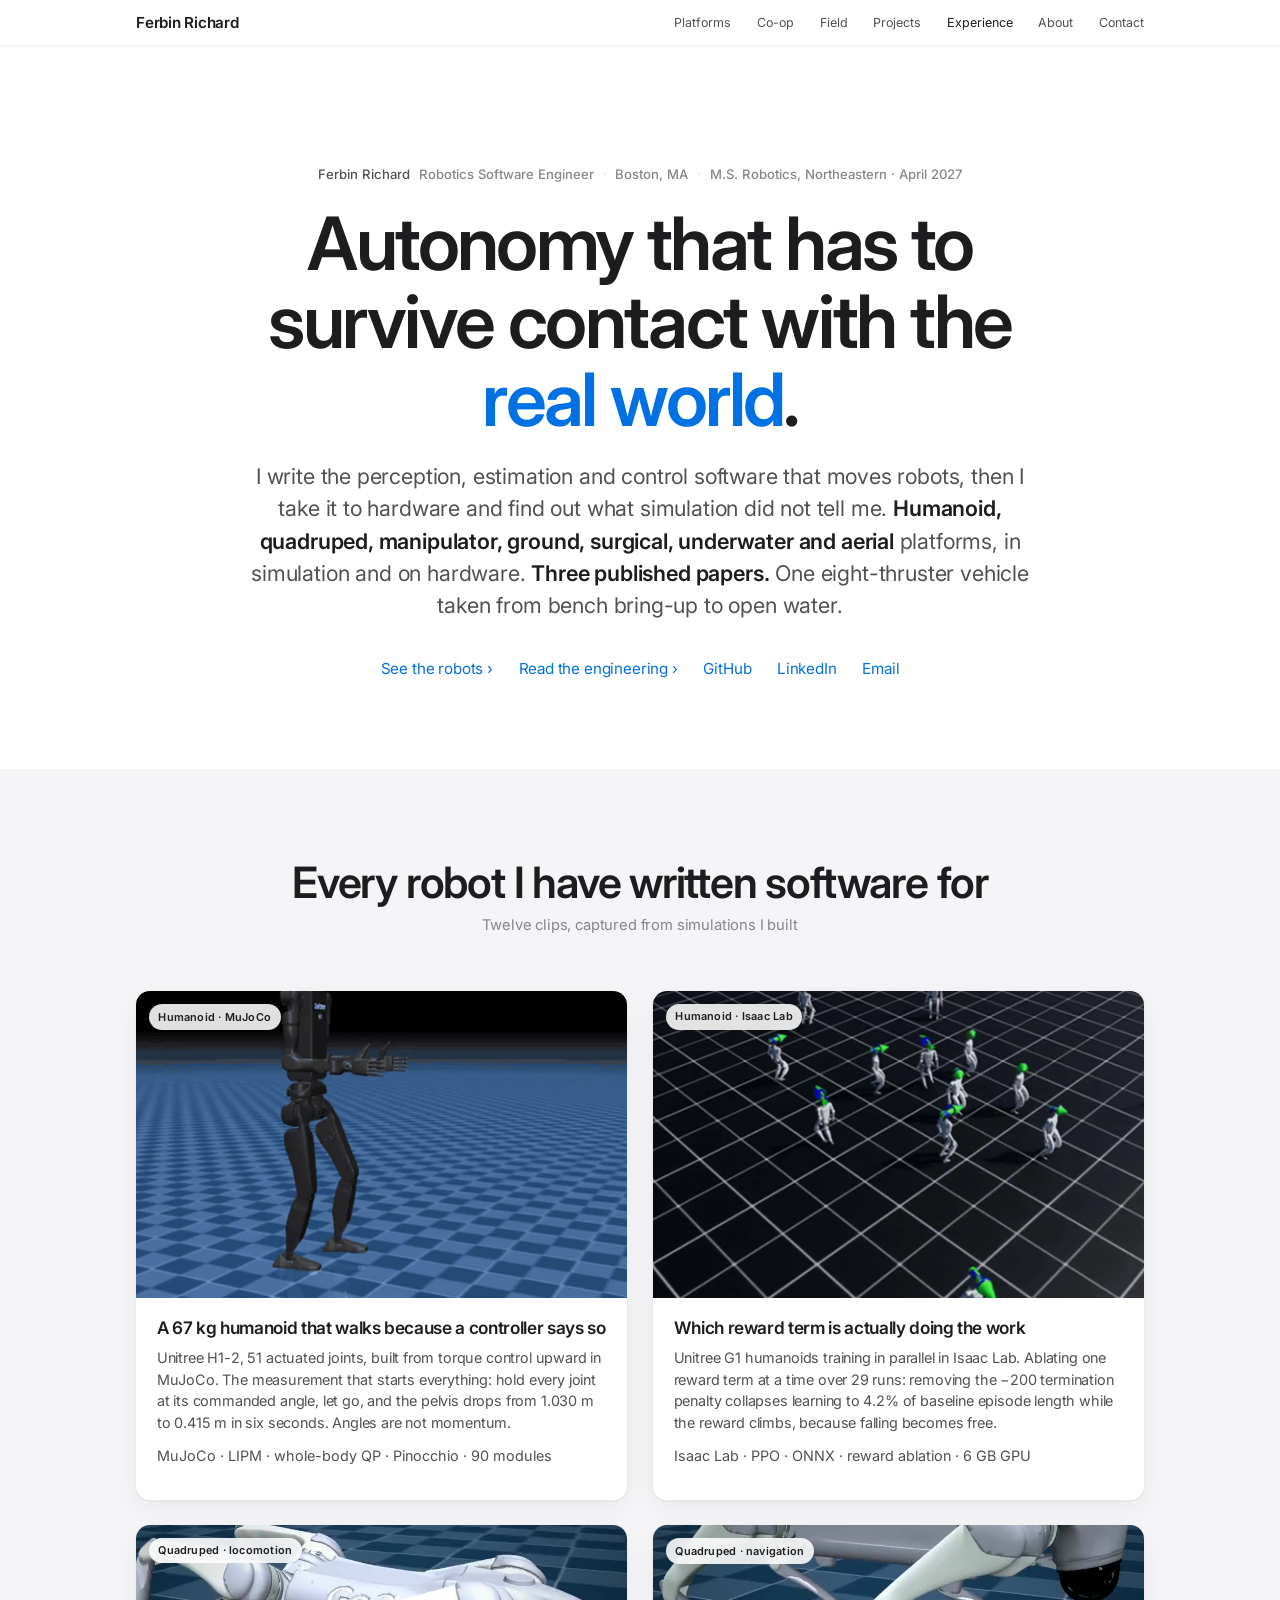
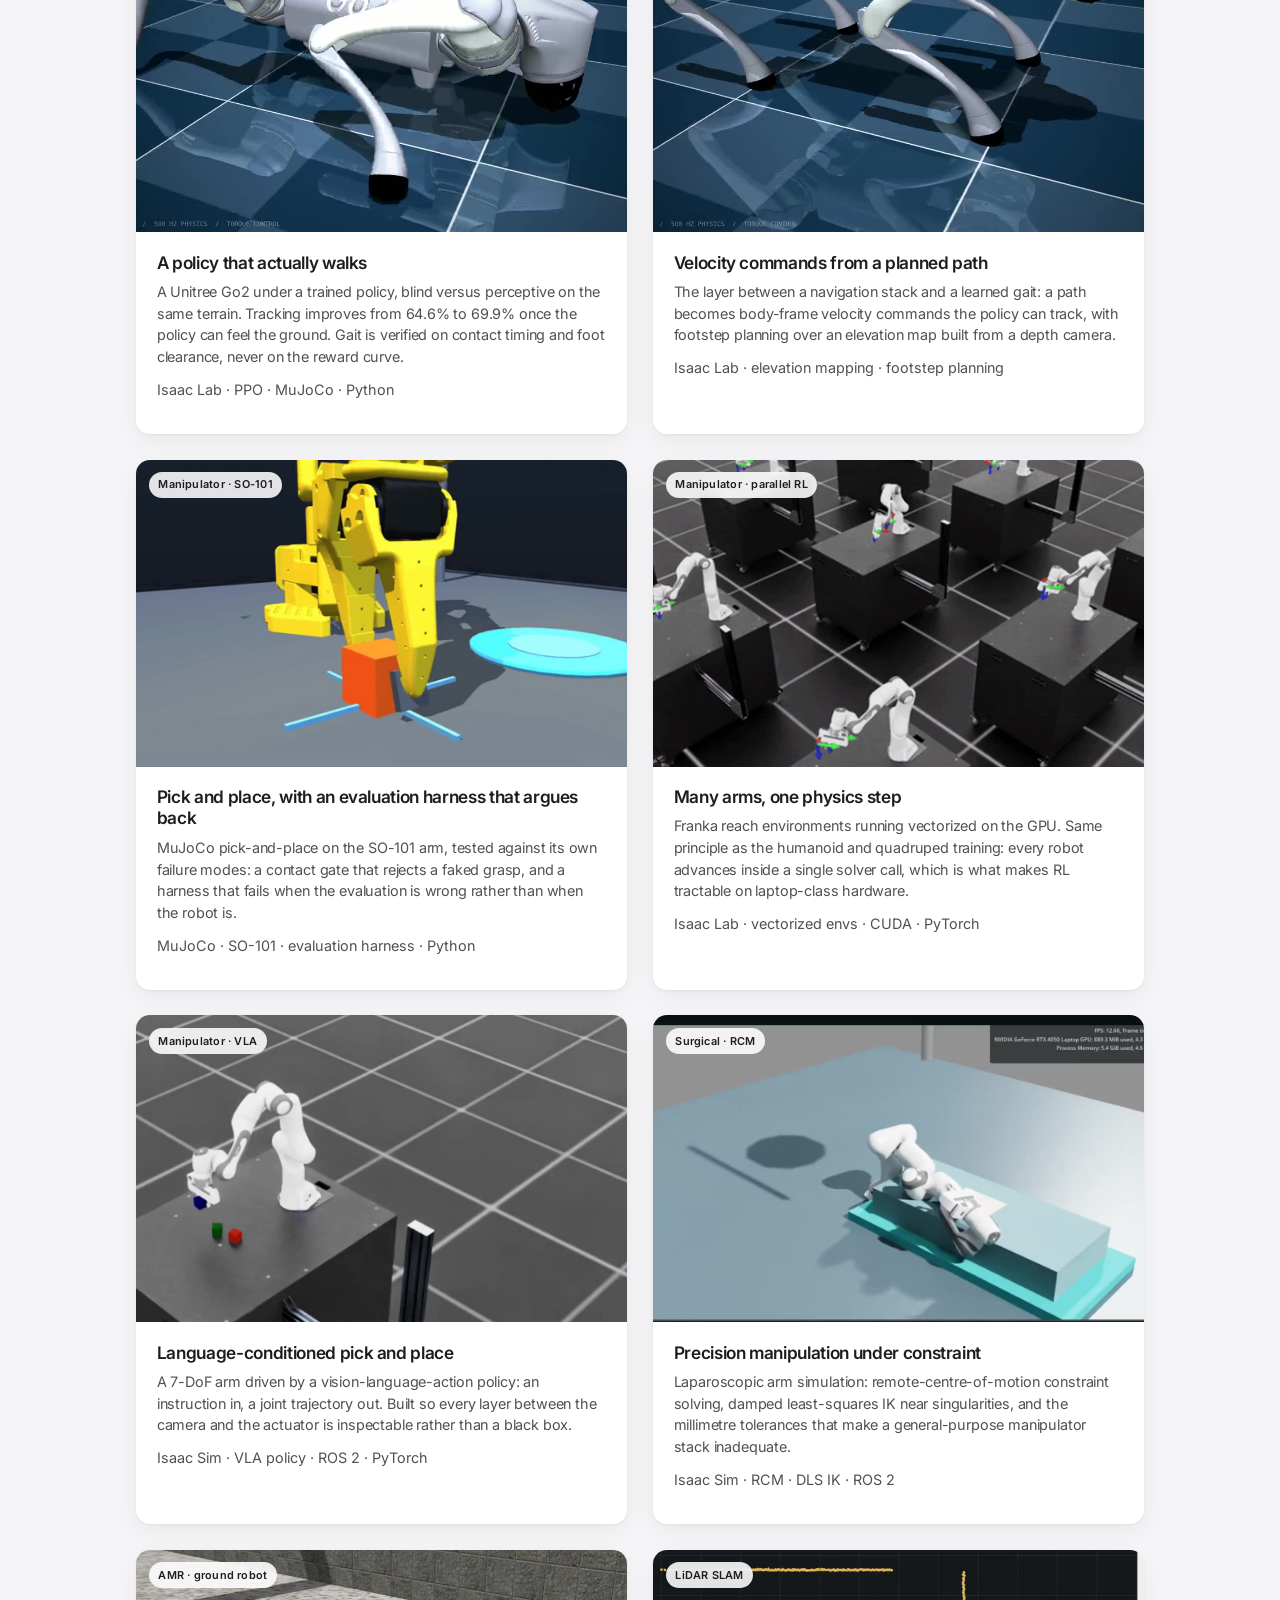
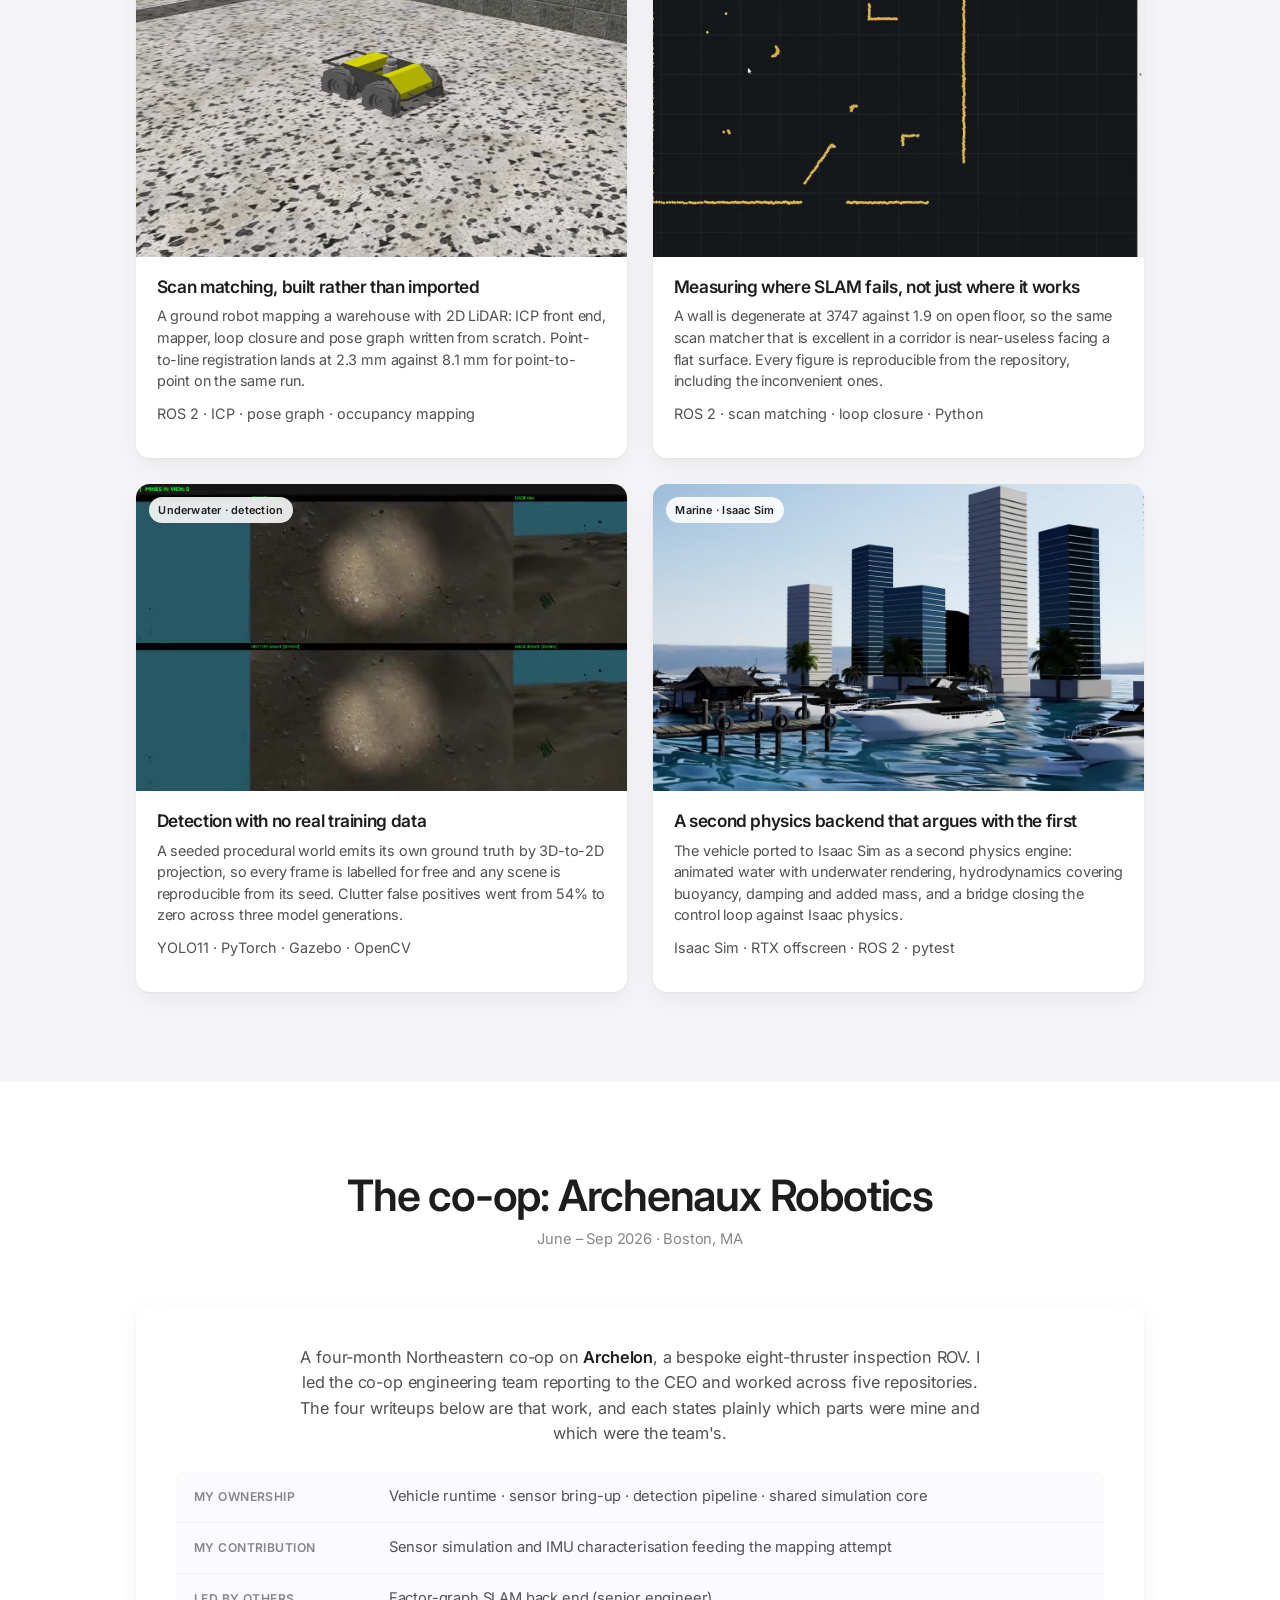
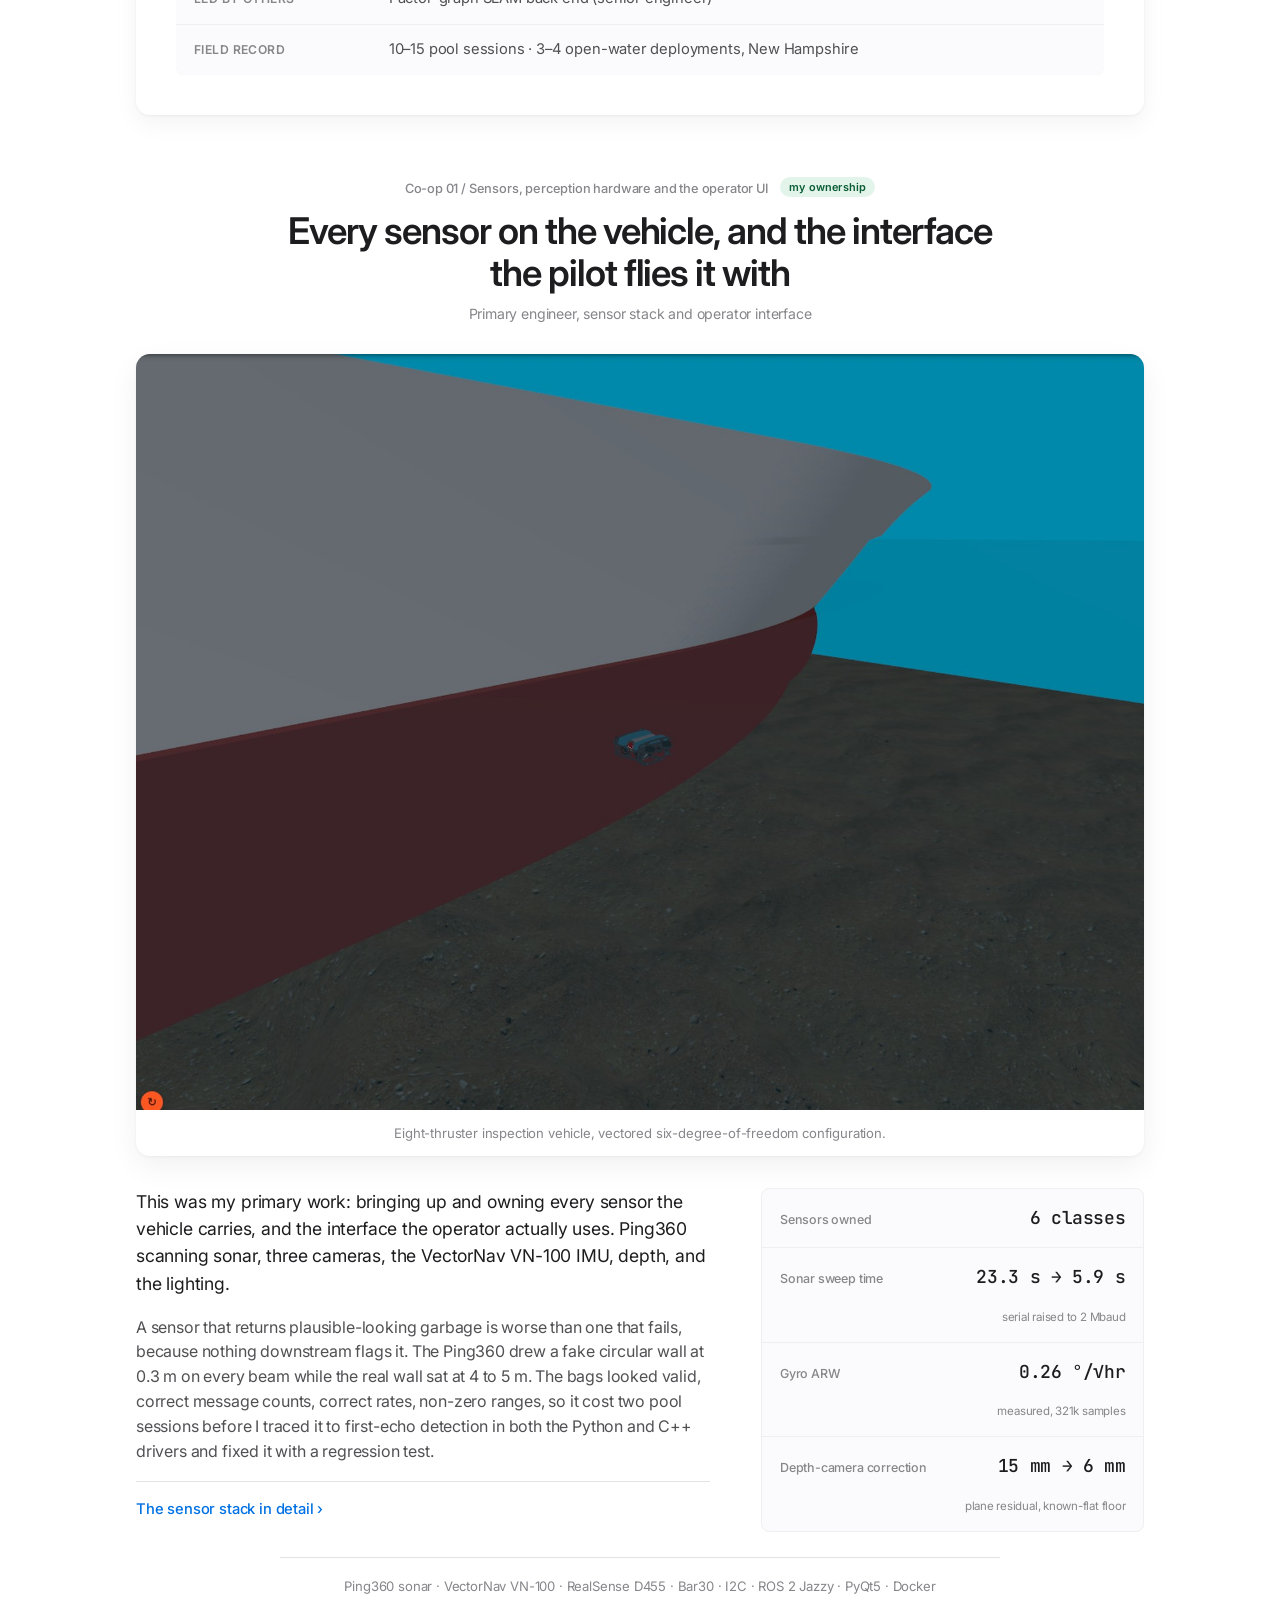
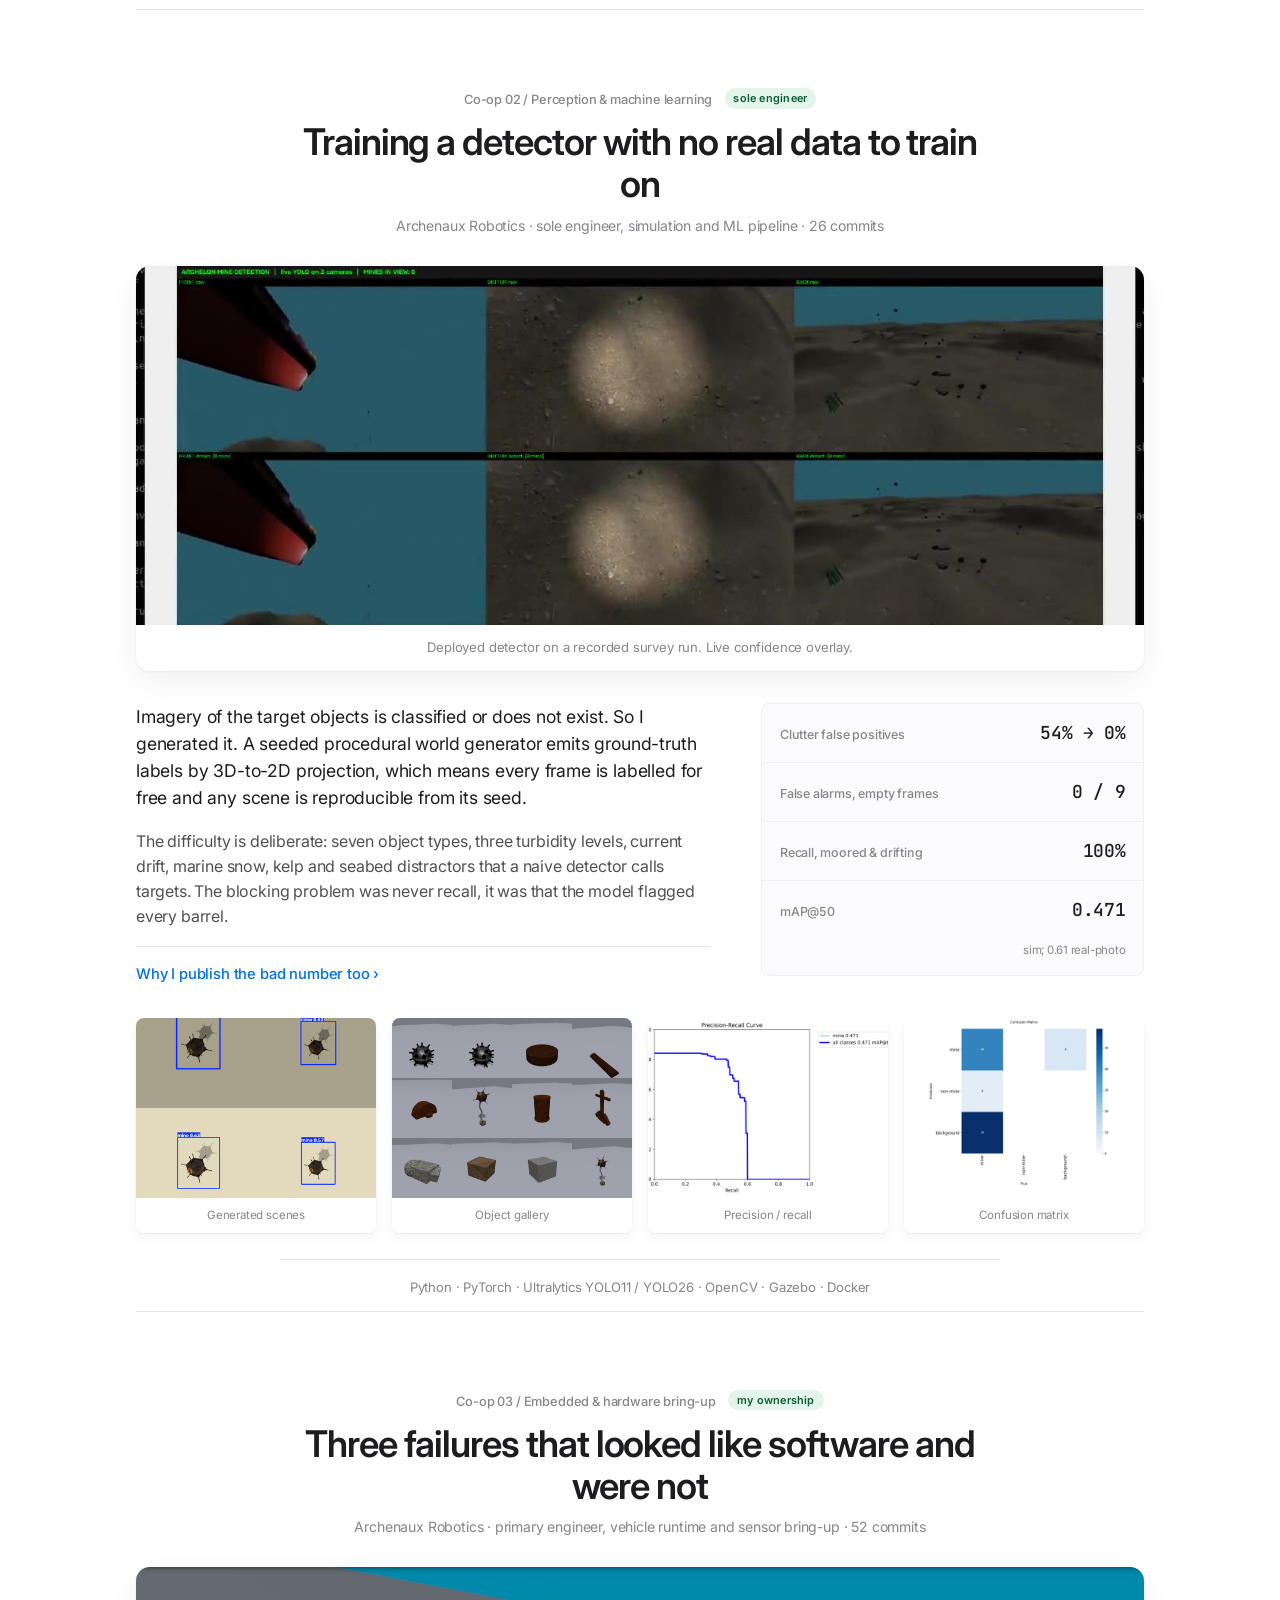
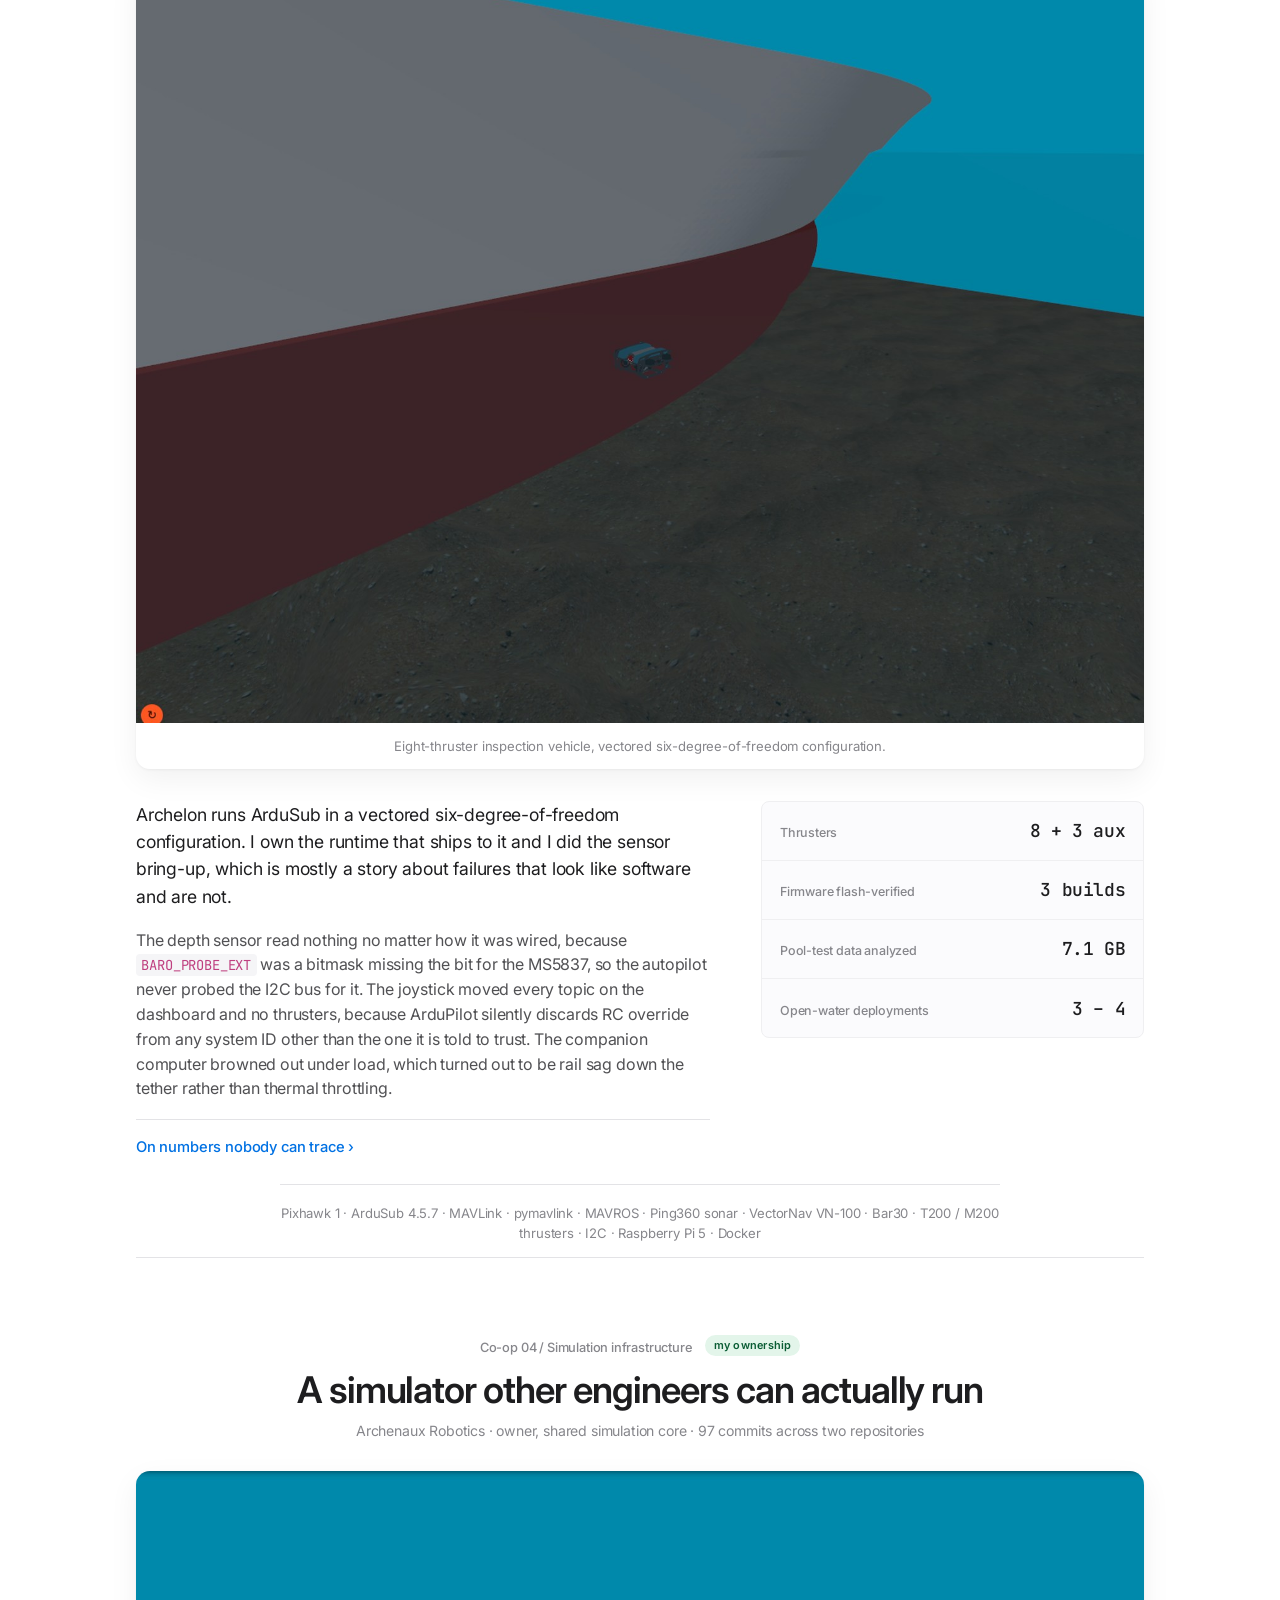
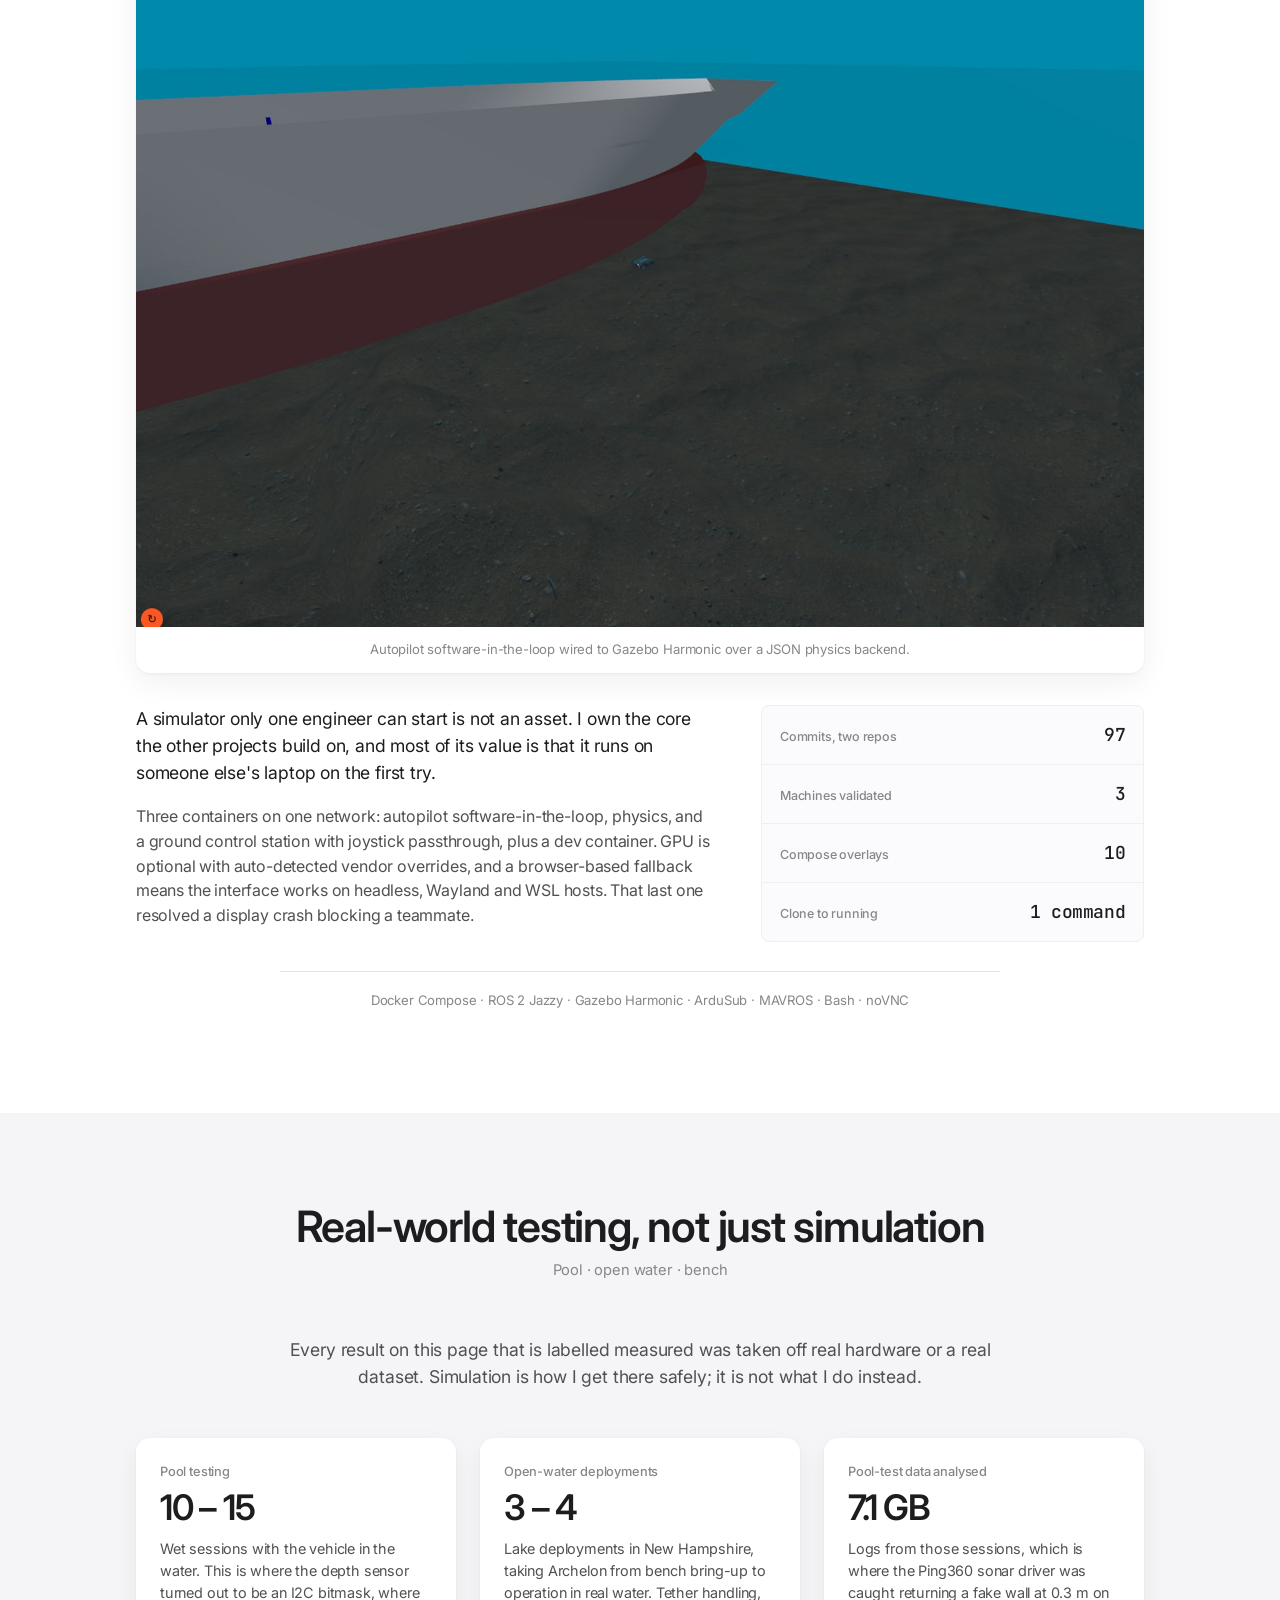
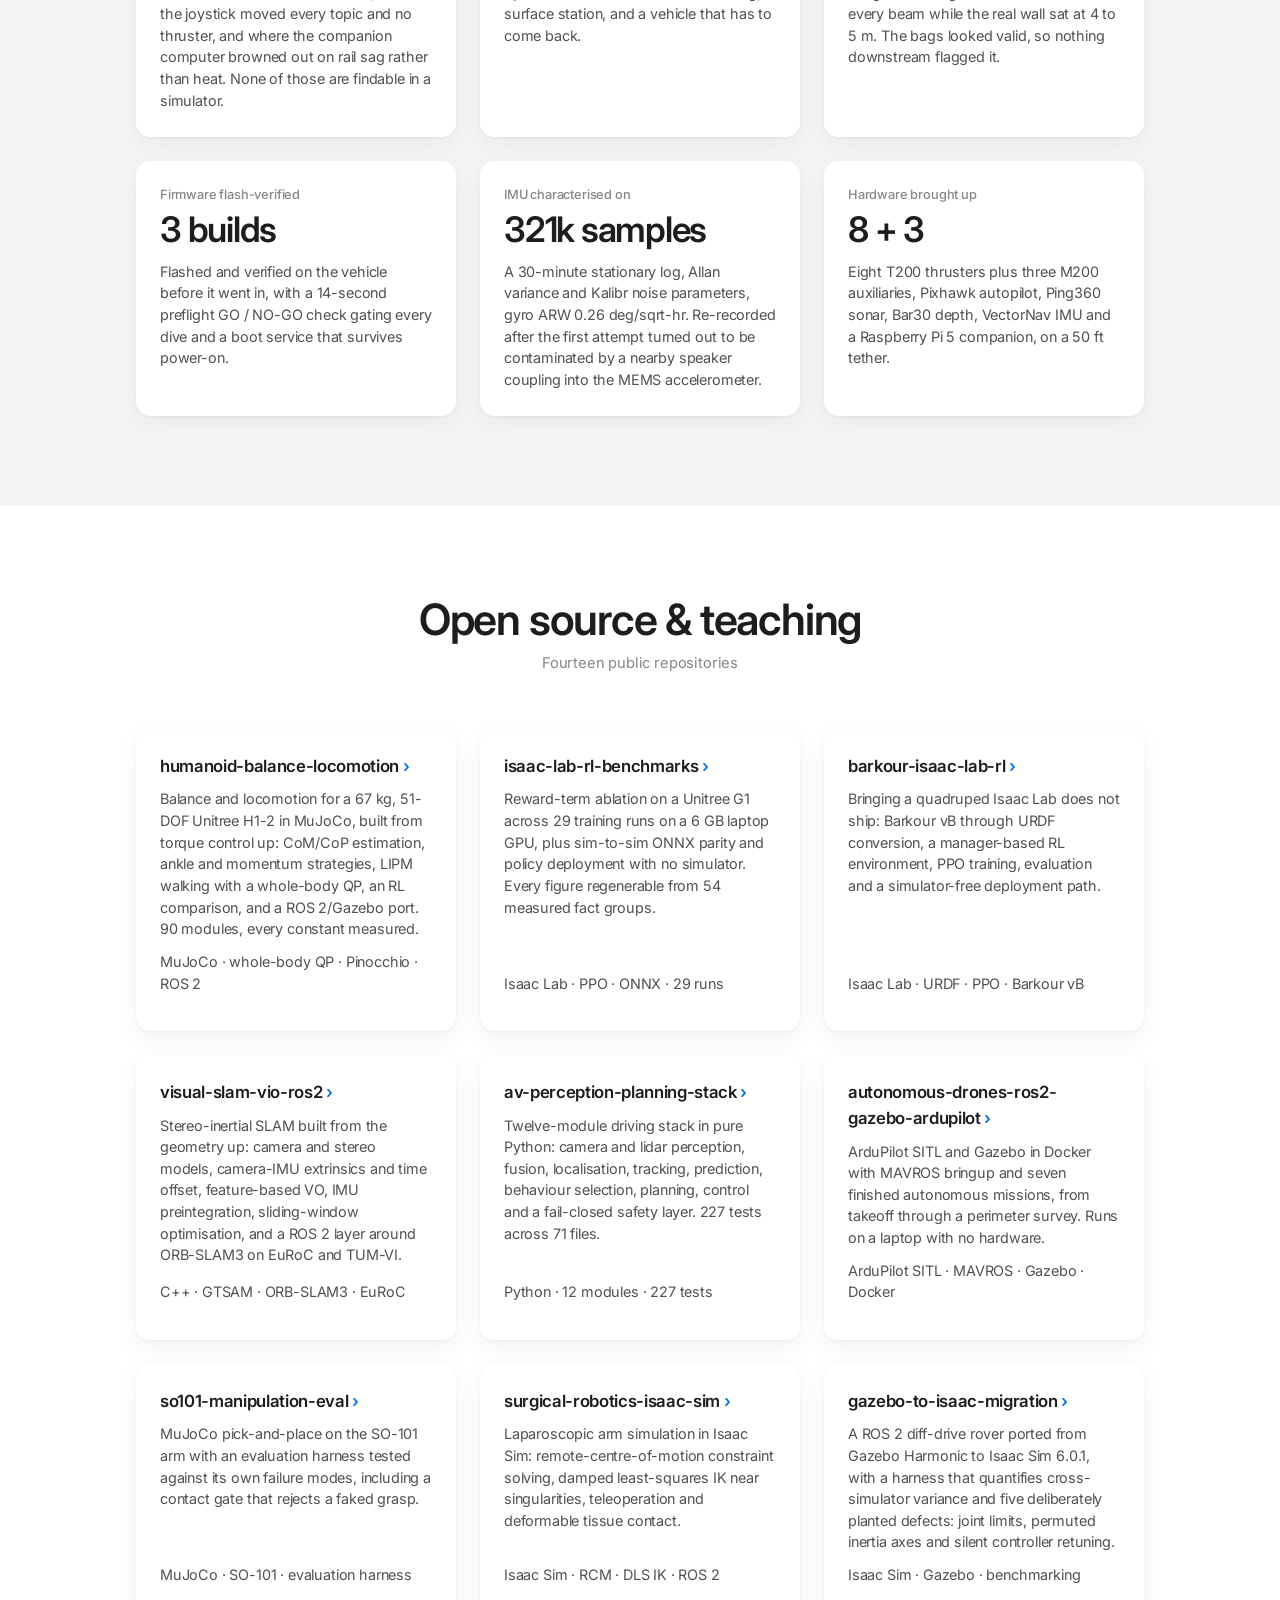
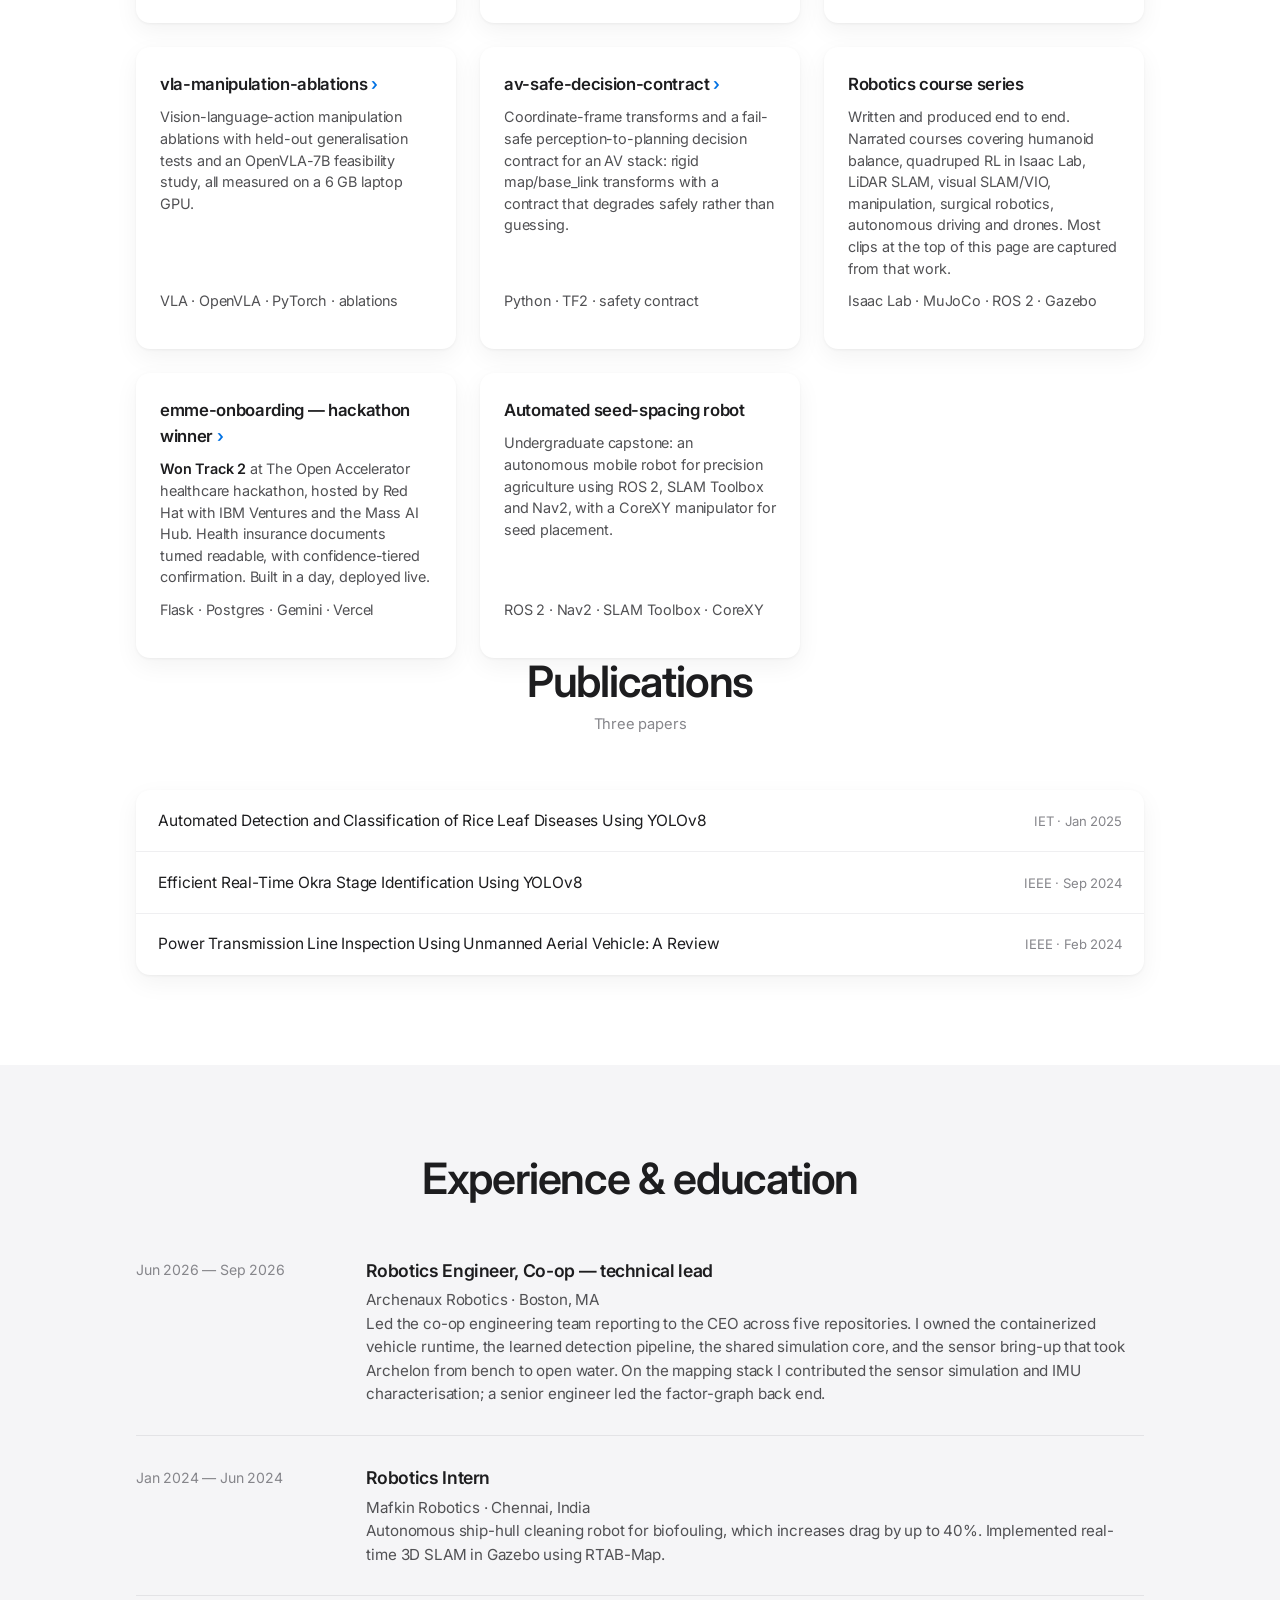
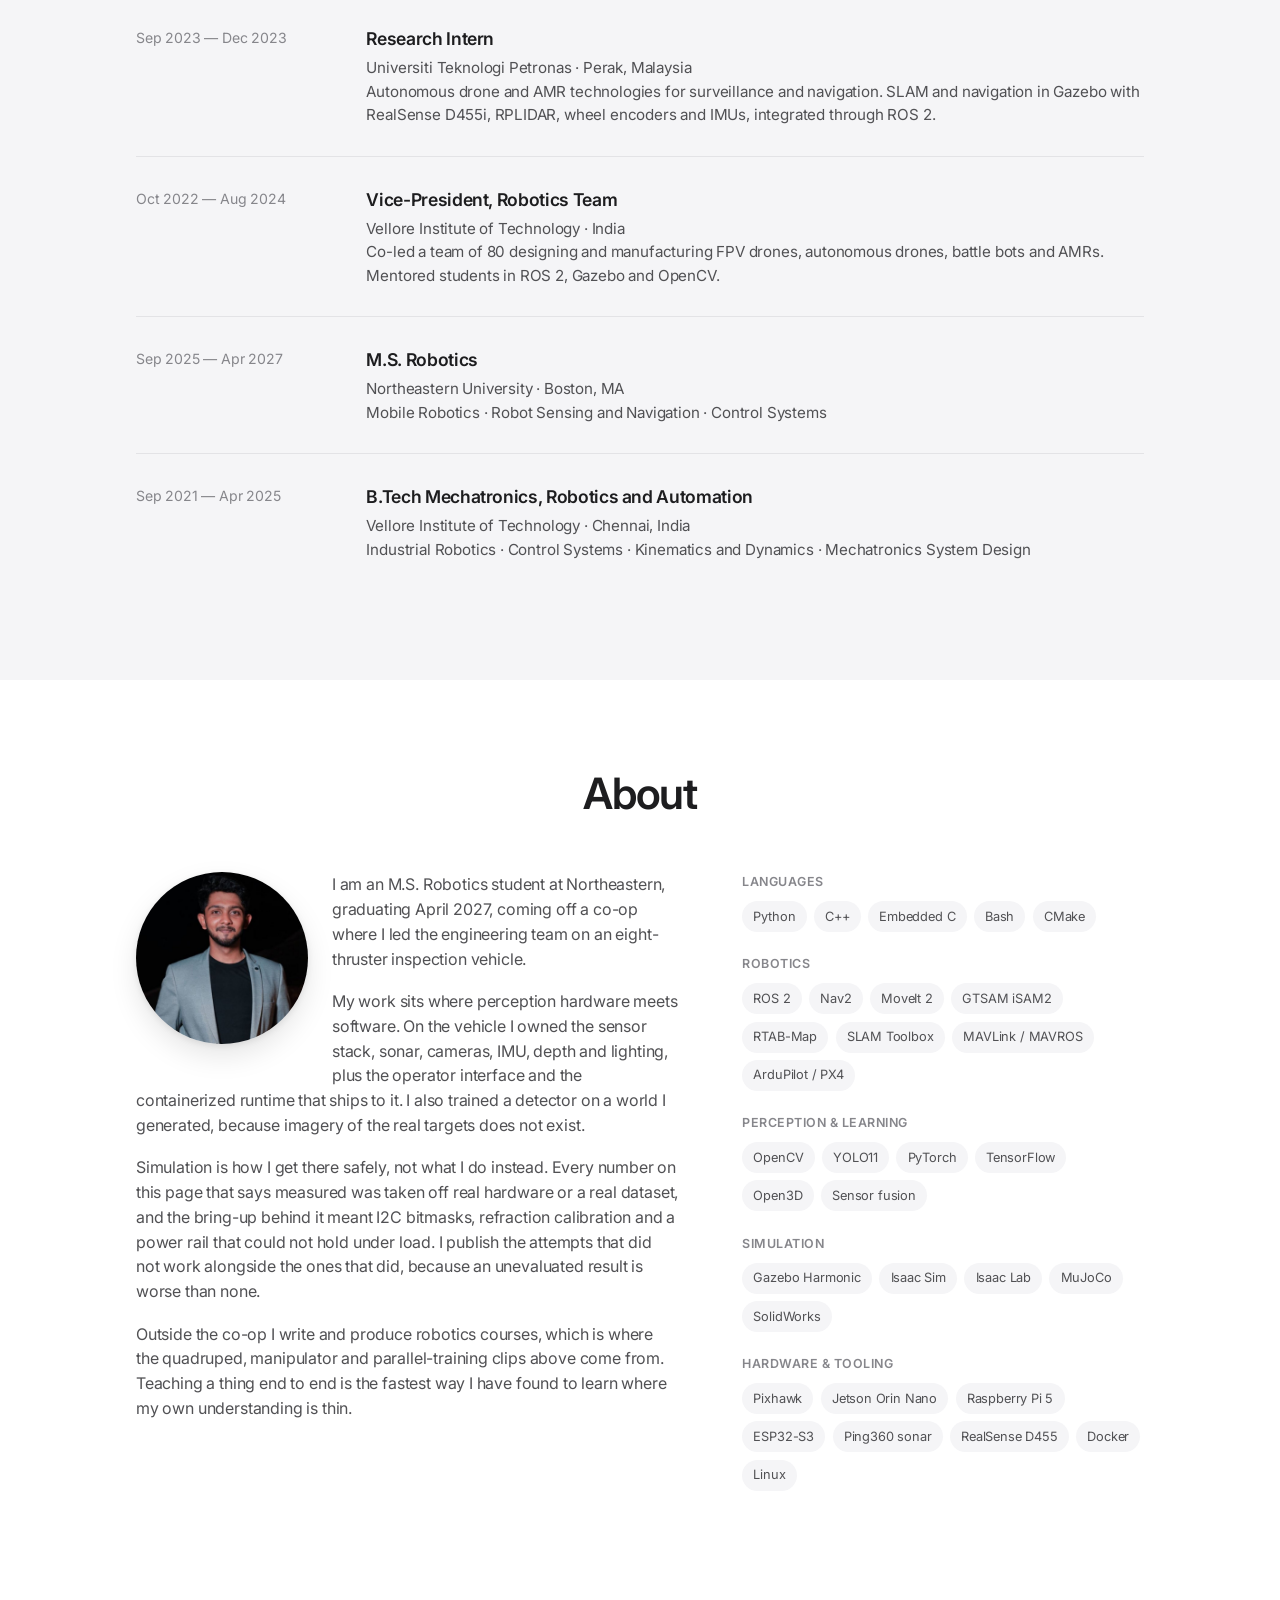
==== index.html @ 240fa4ec "Remove the founder entry Ferbin explained why he wound the venture down: he was on an F-1 visa, it w" ====
<!DOCTYPE html>
<html lang="en">
<head>
<meta charset="utf-8">
<meta name="viewport" content="width=device-width, initial-scale=1">
<title>Ferbin Richard — Robotics Software Engineer</title>
<meta name="description" content="Robotics software engineer: perception, state estimation, reinforcement learning in simulation, and firmware flash-verified on a real eight-thruster vehicle. Quadruped, manipulator, ground, surgical, underwater and marine platforms. Three published papers. M.S. Robotics, Northeastern.">

<link rel="canonical" href="https://ferbin12.github.io/">
<link rel="icon" href="assets/favicon.svg" type="image/svg+xml">

<meta property="og:title" content="Ferbin Richard — Robotics Software Engineer">
<meta property="og:description" content="SLAM, perception and reinforcement learning across quadruped, manipulator, drone, underwater and ground robots. Simulation, then hardware, then the field.">
<meta property="og:image" content="https://ferbin12.github.io/assets/img/humanoid_poster.jpg">
<meta property="og:image:width" content="1280">
<meta property="og:image:height" content="1152">
<meta property="og:image:alt" content="Unitree H1-2 humanoid walking in MuJoCo under a whole-body QP controller">
<meta property="og:type" content="website">
<meta property="og:url" content="https://ferbin12.github.io/">

<meta name="twitter:card" content="summary_large_image">
<meta name="twitter:title" content="Ferbin Richard — Robotics Software Engineer">
<meta name="twitter:description" content="Humanoid balance, quadruped RL, SLAM, perception and embedded work across twelve robot platforms.">
<meta name="twitter:image" content="https://ferbin12.github.io/assets/img/humanoid_poster.jpg">

<link rel="preconnect" href="https://fonts.googleapis.com">
<link rel="preconnect" href="https://fonts.gstatic.com" crossorigin>
<link href="https://fonts.googleapis.com/css2?family=Inter:wght@400;500;600&amp;family=JetBrains+Mono:wght@400;500&amp;display=swap" rel="stylesheet">
<link rel="stylesheet" href="site.css">

<script type="application/ld+json">
{"@context":"https://schema.org","@type":"Person","name":"Ferbin Richard",
 "jobTitle":"Robotics Software Engineer",
 "url":"https://ferbin12.github.io/","email":"franklinrichardjep.f@northeastern.edu",
 "sameAs":["https://github.com/FERBIN12","https://www.linkedin.com/in/ferbin12/"],
 "alumniOf":[{"@type":"CollegeOrUniversity","name":"Northeastern University"},
             {"@type":"CollegeOrUniversity","name":"Vellore Institute of Technology"}],
 "knowsAbout":["Robotics","ROS 2","SLAM","Perception","Computer Vision",
               "Reinforcement Learning","Simulation","Embedded Systems",
               "Sensor Fusion","Motion Planning"],
 "address":{"@type":"PostalAddress","addressLocality":"Boston","addressRegion":"MA","addressCountry":"US"}}
</script>
</head>
<body>

<a class="skip" href="#main">Skip to content</a>

<header class="nav">
  <div class="nav-inner">
    <a class="nav-name" href="#top">Ferbin&nbsp;Richard</a>
    <nav aria-label="Sections">
      <a href="#platforms"><span class="n">01</span> Platforms</a>
      <a href="#work"><span class="n">02</span> Co-op</a>
      <a href="#field"><span class="n">03</span> Field</a>
      <a href="#projects"><span class="n">04</span> Projects</a>
      <a href="#experience"><span class="n">05</span> Experience</a>
      <a href="#about"><span class="n">06</span> About</a>
      <a href="#contact"><span class="n">07</span> Contact</a>
    </nav>
  </div>
</header>

<main id="main">

<!-- ===================================================== hero -->
<section class="hero" id="top">
  <div class="wrap hero-inner">
    <p class="eyebrow">
      <b>Ferbin Richard</b>
      <span>Robotics Software Engineer</span>
      <span>Boston, MA</span>
      <span>M.S. Robotics, Northeastern &middot; April 2027</span>
    </p>

    <h1>Autonomy that has to survive contact with the <em>real world</em>.</h1>

    <p class="hero-sub">
      I write the perception, estimation and control software that moves robots, then
      I take it to hardware and find out what simulation did not tell me.
      <strong>Humanoid, quadruped, manipulator, ground, surgical, underwater and
      aerial</strong> platforms, in simulation and on hardware.
      <strong>Three published papers.</strong> One eight-thruster vehicle taken from
      bench bring-up to open water.
    </p>

    <p class="hero-links">
      <a href="#platforms">See the robots</a>
      <a href="#work">Read the engineering</a>
      <a href="https://github.com/FERBIN12">GitHub</a>
      <a href="https://www.linkedin.com/in/ferbin12/">LinkedIn</a>
      <a href="mailto:franklinrichardjep.f@northeastern.edu">Email</a>
    </p>
  </div>
</section>

<!-- ===================================================== platforms -->
<section id="platforms">
  <div class="wrap">
    <div class="sec-head">
      <span class="sec-num">01</span>
      <h2>Every robot I have written software for</h2>
      <span class="sec-note">Twelve clips, captured from simulations I built</span>
    </div>

    <div class="morph-grid">

      <article class="morph">
        <div class="morph-media">
          <span class="morph-tag">Humanoid · MuJoCo</span>
          <video poster="assets/img/humanoid_poster.jpg" muted loop playsinline preload="none"
                 aria-label="Unitree H1-2 humanoid walking in MuJoCo under a whole-body QP controller">
            <source src="assets/video/humanoid_walk.mp4" type="video/mp4"></video>
        </div>
        <div class="morph-body">
          <h3>A 67 kg humanoid that walks because a controller says so</h3>
          <p>Unitree H1-2, 51 actuated joints, built from torque control upward in MuJoCo. The measurement that starts everything: hold every joint at its commanded angle, let go, and the pelvis drops from 1.030 m to 0.415 m in six seconds. Angles are not momentum.</p>
          <p class="morph-stack">MuJoCo · LIPM · whole-body QP · Pinocchio · 90 modules</p>
        </div>
      </article>

      <article class="morph">
        <div class="morph-media">
          <span class="morph-tag">Humanoid · Isaac Lab</span>
          <video poster="assets/img/g1_training_poster.jpg" muted loop playsinline preload="none"
                 aria-label="Unitree G1 humanoid robots training in parallel in NVIDIA Isaac Lab">
            <source src="assets/video/g1_training.mp4" type="video/mp4"></video>
        </div>
        <div class="morph-body">
          <h3>Which reward term is actually doing the work</h3>
          <p>Unitree G1 humanoids training in parallel in Isaac Lab. Ablating one reward term at a time over 29 runs: removing the −200 termination penalty collapses learning to 4.2% of baseline episode length while the reward climbs, because falling becomes free.</p>
          <p class="morph-stack">Isaac Lab · PPO · ONNX · reward ablation · 6 GB GPU</p>
        </div>
      </article>

      <article class="morph">
        <div class="morph-media">
          <span class="morph-tag">Quadruped · locomotion</span>
          <video poster="assets/img/go2_walk_poster.jpg" muted loop playsinline preload="none"
                 aria-label="Unitree Go2 quadruped walking with a trained policy over terrain">
            <source src="assets/video/go2_walk.mp4" type="video/mp4"></video>
        </div>
        <div class="morph-body">
          <h3>A policy that actually walks</h3>
          <p>A Unitree Go2 under a trained policy, blind versus perceptive on the same terrain. Tracking improves from 64.6% to 69.9% once the policy can feel the ground. Gait is verified on contact timing and foot clearance, never on the reward curve.</p>
          <p class="morph-stack">Isaac Lab · PPO · MuJoCo · Python</p>
        </div>
      </article>

      <article class="morph">
        <div class="morph-media">
          <span class="morph-tag">Quadruped · navigation</span>
          <video poster="assets/img/go2_vel_poster.jpg" muted loop playsinline preload="none"
                 aria-label="Quadruped following velocity commands derived from a planned path">
            <source src="assets/video/go2_velocity.mp4" type="video/mp4"></video>
        </div>
        <div class="morph-body">
          <h3>Velocity commands from a planned path</h3>
          <p>The layer between a navigation stack and a learned gait: a path becomes body-frame velocity commands the policy can track, with footstep planning over an elevation map built from a depth camera.</p>
          <p class="morph-stack">Isaac Lab · elevation mapping · footstep planning</p>
        </div>
      </article>

      <article class="morph">
        <div class="morph-media">
          <span class="morph-tag">Manipulator · SO-101</span>
          <video poster="assets/img/so101_poster.jpg" muted loop playsinline preload="none"
                 aria-label="SO-101 robot arm performing pick and place in MuJoCo">
            <source src="assets/video/so101_pick.mp4" type="video/mp4"></video>
        </div>
        <div class="morph-body">
          <h3>Pick and place, with an evaluation harness that argues back</h3>
          <p>MuJoCo pick-and-place on the SO-101 arm, tested against its own failure modes: a contact gate that rejects a faked grasp, and a harness that fails when the evaluation is wrong rather than when the robot is.</p>
          <p class="morph-stack">MuJoCo · SO-101 · evaluation harness · Python</p>
        </div>
      </article>

      <article class="morph">
        <div class="morph-media">
          <span class="morph-tag">Manipulator · parallel RL</span>
          <video poster="assets/img/franka_reach_poster.jpg" muted loop playsinline preload="none"
                 aria-label="Multiple Franka robot arms reaching in parallel in Isaac Lab">
            <source src="assets/video/franka_reach.mp4" type="video/mp4"></video>
        </div>
        <div class="morph-body">
          <h3>Many arms, one physics step</h3>
          <p>Franka reach environments running vectorized on the GPU. Same principle as the humanoid and quadruped training: every robot advances inside a single solver call, which is what makes RL tractable on laptop-class hardware.</p>
          <p class="morph-stack">Isaac Lab · vectorized envs · CUDA · PyTorch</p>
        </div>
      </article>

      <article class="morph">
        <div class="morph-media">
          <span class="morph-tag">Manipulator · VLA</span>
          <video poster="assets/img/manipulation_poster.jpg" muted loop playsinline preload="none"
                 aria-label="Robot arm reaching for coloured blocks under a vision-language-action policy">
            <source src="assets/video/manipulation_vla.mp4" type="video/mp4"></video>
        </div>
        <div class="morph-body">
          <h3>Language-conditioned pick and place</h3>
          <p>A 7-DoF arm driven by a vision-language-action policy: an instruction in, a joint trajectory out. Built so every layer between the camera and the actuator is inspectable rather than a black box.</p>
          <p class="morph-stack">Isaac Sim · VLA policy · ROS 2 · PyTorch</p>
        </div>
      </article>

      <article class="morph">
        <div class="morph-media">
          <span class="morph-tag">Surgical · RCM</span>
          <video poster="assets/img/surgical_poster.jpg" muted loop playsinline preload="none"
                 aria-label="Surgical manipulator performing a precision task in simulation">
            <source src="assets/video/surgical_arm.mp4" type="video/mp4"></video>
        </div>
        <div class="morph-body">
          <h3>Precision manipulation under constraint</h3>
          <p>Laparoscopic arm simulation: remote-centre-of-motion constraint solving, damped least-squares IK near singularities, and the millimetre tolerances that make a general-purpose manipulator stack inadequate.</p>
          <p class="morph-stack">Isaac Sim · RCM · DLS IK · ROS 2</p>
        </div>
      </article>

      <article class="morph">
        <div class="morph-media">
          <span class="morph-tag">AMR · ground robot</span>
          <video poster="assets/img/amr_poster.jpg" muted loop playsinline preload="none"
                 aria-label="Autonomous mobile robot mapping a warehouse with LiDAR">
            <source src="assets/video/amr_slam.mp4" type="video/mp4"></video>
        </div>
        <div class="morph-body">
          <h3>Scan matching, built rather than imported</h3>
          <p>A ground robot mapping a warehouse with 2D LiDAR: ICP front end, mapper, loop closure and pose graph written from scratch. Point-to-line registration lands at 2.3 mm against 8.1 mm for point-to-point on the same run.</p>
          <p class="morph-stack">ROS 2 · ICP · pose graph · occupancy mapping</p>
        </div>
      </article>

      <article class="morph">
        <div class="morph-media">
          <span class="morph-tag">LiDAR SLAM</span>
          <video poster="assets/img/lidar_poster.jpg" muted loop playsinline preload="none"
                 aria-label="Occupancy map building during a LiDAR SLAM run">
            <source src="assets/video/lidar_map.mp4" type="video/mp4"></video>
        </div>
        <div class="morph-body">
          <h3>Measuring where SLAM fails, not just where it works</h3>
          <p>A wall is degenerate at 3747 against 1.9 on open floor, so the same scan matcher that is excellent in a corridor is near-useless facing a flat surface. Every figure is reproducible from the repository, including the inconvenient ones.</p>
          <p class="morph-stack">ROS 2 · scan matching · loop closure · Python</p>
        </div>
      </article>

      <article class="morph">
        <div class="morph-media">
          <span class="morph-tag">Underwater · detection</span>
          <video poster="assets/img/detect_poster.jpg" muted loop playsinline preload="none"
                 aria-label="Underwater object detector running on a recorded survey with a live confidence overlay">
            <source src="assets/video/detection.mp4" type="video/mp4"></video>
        </div>
        <div class="morph-body">
          <h3>Detection with no real training data</h3>
          <p>A seeded procedural world emits its own ground truth by 3D-to-2D projection, so every frame is labelled for free and any scene is reproducible from its seed. Clutter false positives went from 54% to zero across three model generations.</p>
          <p class="morph-stack">YOLO11 · PyTorch · Gazebo · OpenCV</p>
        </div>
      </article>

      <article class="morph">
        <div class="morph-media">
          <span class="morph-tag">Marine · Isaac Sim</span>
          <video poster="assets/img/isaac_poster.jpg" muted loop playsinline preload="none"
                 aria-label="Coastal marine environment with animated water rendered in NVIDIA Isaac Sim">
            <source src="assets/video/isaac.mp4" type="video/mp4"></video>
        </div>
        <div class="morph-body">
          <h3>A second physics backend that argues with the first</h3>
          <p>The vehicle ported to Isaac Sim as a second physics engine: animated water with underwater rendering, hydrodynamics covering buoyancy, damping and added mass, and a bridge closing the control loop against Isaac physics.</p>
          <p class="morph-stack">Isaac Sim · RTX offscreen · ROS 2 · pytest</p>
        </div>
      </article>

    </div>
  </div>
</section>

<!-- ===================================================== work -->
<section id="work">
  <div class="wrap">
    <div class="sec-head">
      <span class="sec-num">02</span>
      <h2>The co-op: Archenaux Robotics</h2>
      <span class="sec-note">June &ndash; Sep 2026 &middot; Boston, MA</span>
    </div>

    <div class="coop-frame">
      <p class="coop-lede">
        A four-month Northeastern co-op on <strong>Archelon</strong>, a bespoke
        eight-thruster inspection ROV. I led the co-op engineering team reporting to the
        CEO and worked across five repositories. The four writeups below are that work,
        and each states plainly which parts were mine and which were the team's.
      </p>
      <dl class="coop-roles">
        <div><dt>My ownership</dt><dd>Vehicle runtime &middot; sensor bring-up &middot; detection pipeline &middot; shared simulation core</dd></div>
        <div><dt>My contribution</dt><dd>Sensor simulation and IMU characterisation feeding the mapping attempt</dd></div>
        <div><dt>Led by others</dt><dd>Factor-graph SLAM back end (senior engineer)</dd></div>
        <div><dt>Field record</dt><dd>10&ndash;15 pool sessions &middot; 3&ndash;4 open-water deployments, New Hampshire</dd></div>
      </dl>
    </div>

    <!-- 01 sensor stack -->
    <article class="proj">
      <header class="proj-head">
        <span class="proj-idx">Co-op 01 / Sensors, perception hardware and the operator UI <b class="own own-own">my ownership</b></span>
        <h3>Every sensor on the vehicle, and the interface the pilot flies it with</h3>
        <p class="proj-meta">Primary engineer, sensor stack and operator interface</p>
      </header>

      <figure class="proj-media">
        <img src="assets/img/hero_gazebo.jpg" alt="Eight-thruster inspection vehicle in simulation" loading="lazy">
        <figcaption>Eight-thruster inspection vehicle, vectored six-degree-of-freedom configuration.</figcaption>
      </figure>

      <div class="proj-cols">
        <div class="proj-text">
          <p>
            This was my primary work: bringing up and owning every sensor the vehicle
            carries, and the interface the operator actually uses. Ping360 scanning sonar,
            three cameras, the VectorNav VN-100 IMU, depth, and the lighting.
          </p>
          <p>
            A sensor that returns plausible-looking garbage is worse than one that fails,
            because nothing downstream flags it. The Ping360 drew a fake circular wall at
            0.3 m on every beam while the real wall sat at 4 to 5 m. The bags looked
            valid, correct message counts, correct rates, non-zero ranges, so it cost two
            pool sessions before I traced it to first-echo detection in both the Python
            and C++ drivers and fixed it with a regression test.
          </p>
          <details class="more">
            <summary>The sensor stack in detail</summary>
            <p>
              <strong>Sonar.</strong> Ping360 mounted vertically, which means roughly 40%
              of beams hit the vehicle frame itself and return a tight 0.30 m. That is
              only separable when the vehicle is still, so the sector mask is part of the
              driver rather than a post-process. Raising the serial link to 2 Mbaud took a
              full 360-degree sweep from 23.3 s to 5.9 s.
            </p>
            <p>
              <strong>IMU.</strong> I characterised the VN-100 and the autopilot IMU the
              estimate depends on: a 30-minute stationary log, 321k samples, Allan
              variance and Kalibr noise parameters. Gyro ARW came out at 0.26 deg/sqrt-hr.
              The first attempt was contaminated by a nearby speaker coupling into the
              MEMS accelerometer, visible only as tonal peaks in the FFT.
            </p>
            <p>
              <strong>Cameras and lights.</strong> Three cameras streaming to the topside
              station, plus the lighting rig. Underwater the D455 stereo depth returned
              only 8 to 40% valid pixels, and flat-port refraction invalidates the factory
              calibration outright, so I derived an empirical correction that flattened a
              known-flat pool floor from 15 mm to 6 mm median plane residual.
            </p>
            <p>
              <strong>Depth.</strong> The Bar30 read nothing however it was wired, because
              <code>BARO_PROBE_EXT</code> was a bitmask missing the bit for the MS5837, so
              the autopilot never probed the I2C bus for it.
            </p>
          </details>
        </div>

        <dl class="inst">
          <div><dt>Sensors owned</dt><dd>6 classes</dd></div>
          <div class="stacked"><dt>Sonar sweep time</dt><dd>23.3 s → 5.9 s</dd><dd class="vs">serial raised to 2 Mbaud</dd></div>
          <div class="stacked"><dt>Gyro ARW</dt><dd>0.26 °/√hr</dd><dd class="vs">measured, 321k samples</dd></div>
          <div class="stacked"><dt>Depth-camera correction</dt><dd>15 mm → 6 mm</dd><dd class="vs">plane residual, known-flat floor</dd></div>
        </dl>
      </div>

      <p class="proj-stack">Ping360 sonar &middot; VectorNav VN-100 &middot; RealSense D455 &middot; Bar30 &middot; I2C &middot; ROS 2 Jazzy &middot; PyQt5 &middot; Docker</p>
    </article>

    <!-- 02 detection -->
    <article class="proj">
      <header class="proj-head">
        <span class="proj-idx">Co-op 02 / Perception &amp; machine learning <b class="own own-sole">sole engineer</b></span>
        <h3>Training a detector with no real data to train on</h3>
        <p class="proj-meta">Archenaux Robotics &middot; sole engineer, simulation and ML pipeline &middot; 26 commits</p>
      </header>

      <figure class="proj-media">
        <video poster="assets/img/detect_poster.jpg" muted loop playsinline preload="none"
               aria-label="Deployed detector running on a recorded survey with a live confidence overlay">
          <source src="assets/video/detection.mp4" type="video/mp4"></video>
        <figcaption>Deployed detector on a recorded survey run. Live confidence overlay.</figcaption>
      </figure>

      <div class="proj-cols">
        <div class="proj-text">
          <p>
            Imagery of the target objects is classified or does not exist. So I generated it.
            A seeded procedural world generator emits ground-truth labels by 3D-to-2D projection,
            which means every frame is labelled for free and any scene is reproducible from its seed.
          </p>
          <p>
            The difficulty is deliberate: seven object types, three turbidity levels, current drift,
            marine snow, kelp and seabed distractors that a naive detector calls targets. The
            blocking problem was never recall, it was that the model flagged every barrel.
          </p>
          <details class="more">
            <summary>Why I publish the bad number too</summary>
            <p>
              The evaluation also showed 0% recall on three object types, because the real-photo
              training set contained no flat or torpedo-shaped examples. I would rather publish
              that than a clean chart. An unevaluated detector is worse than none, because
              someone trusts it.
            </p>
          </details>
        </div>

        <dl class="inst">
          <div><dt>Clutter false positives</dt><dd>54% → 0%</dd></div>
          <div><dt>False alarms, empty frames</dt><dd>0 / 9</dd></div>
          <div><dt>Recall, moored &amp; drifting</dt><dd>100%</dd></div>
          <div class="stacked"><dt>mAP@50</dt><dd>0.471</dd><dd class="vs">sim; 0.61 real-photo</dd></div>
        </dl>
      </div>

      <div class="strip">
        <figure><img src="assets/img/detect_grid.jpg" alt="Grid of generated training scenes" loading="lazy"><figcaption>Generated scenes</figcaption></figure>
        <figure><img src="assets/img/mine_gallery.jpg" alt="Target object gallery" loading="lazy"><figcaption>Object gallery</figcaption></figure>
        <figure><img src="assets/img/eval_pr.jpg" alt="Precision recall curve" loading="lazy"><figcaption>Precision / recall</figcaption></figure>
        <figure><img src="assets/img/eval_cm.jpg" alt="Confusion matrix" loading="lazy"><figcaption>Confusion matrix</figcaption></figure>
      </div>

      <p class="proj-stack">Python &middot; PyTorch &middot; Ultralytics YOLO11 / YOLO26 &middot; OpenCV &middot; Gazebo &middot; Docker</p>
    </article>

    <!-- 03 bring-up -->
    <article class="proj">
      <header class="proj-head">
        <span class="proj-idx">Co-op 03 / Embedded &amp; hardware bring-up <b class="own own-own">my ownership</b></span>
        <h3>Three failures that looked like software and were not</h3>
        <p class="proj-meta">Archenaux Robotics &middot; primary engineer, vehicle runtime and sensor bring-up &middot; 52 commits</p>
      </header>

      <figure class="proj-media">
        <img src="assets/img/hero_gazebo.jpg" alt="Inspection vehicle beneath a ship hull in Gazebo Harmonic" loading="lazy">
        <figcaption>Eight-thruster inspection vehicle, vectored six-degree-of-freedom configuration.</figcaption>
      </figure>

      <div class="proj-cols">
        <div class="proj-text">
          <p>
            Archelon runs ArduSub in a vectored six-degree-of-freedom configuration. I own the
            runtime that ships to it and I did the sensor bring-up, which is mostly a story about
            failures that look like software and are not.
          </p>
          <p>
            The depth sensor read nothing no matter how it was wired, because
            <code>BARO_PROBE_EXT</code> was a bitmask missing the bit for the MS5837, so the
            autopilot never probed the I2C bus for it. The joystick moved every topic on the
            dashboard and no thrusters, because ArduPilot silently discards RC override from any
            system ID other than the one it is told to trust. The companion computer browned out
            under load, which turned out to be rail sag down the tether rather than thermal
            throttling.
          </p>
          <details class="more">
            <summary>On numbers nobody can trace</summary>
            <p>
              None of those are findable in simulation. I wrote the power-budget analysis that
              justified swapping the companion computer, and it says plainly which of its figures
              are measured and which are estimated, because a number nobody can trace is worse
              than no number.
            </p>
            <p>
              The runtime itself is a containerized stack shipping to the real vehicle: MAVLink
              router, MAVROS, cameras, joystick piloting, RViz and QGC as one multi-arch image,
              with a 14-second preflight GO / NO-GO check gating every dive and a boot service
              that survives power-on.
            </p>
          </details>
        </div>

        <dl class="inst">
          <div><dt>Thrusters</dt><dd>8 + 3 aux</dd></div>
          <div><dt>Firmware flash-verified</dt><dd>3 builds</dd></div>
          <div><dt>Pool-test data analyzed</dt><dd>7.1 GB</dd></div>
          <div><dt>Open-water deployments</dt><dd>3 – 4</dd></div>
        </dl>
      </div>

      <p class="proj-stack">Pixhawk 1 &middot; ArduSub 4.5.7 &middot; MAVLink &middot; pymavlink &middot; MAVROS &middot; Ping360 sonar &middot; VectorNav VN-100 &middot; Bar30 &middot; T200 / M200 thrusters &middot; I2C &middot; Raspberry Pi 5 &middot; Docker</p>
    </article>

    <!-- 04 simulator -->
    <article class="proj">
      <header class="proj-head">
        <span class="proj-idx">Co-op 04 / Simulation infrastructure <b class="own own-own">my ownership</b></span>
        <h3>A simulator other engineers can actually run</h3>
        <p class="proj-meta">Archenaux Robotics &middot; owner, shared simulation core &middot; 97 commits across two repositories</p>
      </header>

      <figure class="proj-media">
        <img src="assets/img/sim_stack.jpg" alt="Autopilot software-in-the-loop wired to Gazebo Harmonic" loading="lazy">
        <figcaption>Autopilot software-in-the-loop wired to Gazebo Harmonic over a JSON physics backend.</figcaption>
      </figure>

      <div class="proj-cols">
        <div class="proj-text">
          <p>
            A simulator only one engineer can start is not an asset. I own the core the other
            projects build on, and most of its value is that it runs on someone else's laptop on
            the first try.
          </p>
          <p>
            Three containers on one network: autopilot software-in-the-loop, physics, and a ground
            control station with joystick passthrough, plus a dev container. GPU is optional with
            auto-detected vendor overrides, and a browser-based fallback means the interface works
            on headless, Wayland and WSL hosts. That last one resolved a display crash blocking a
            teammate.
          </p>
        </div>

        <dl class="inst">
          <div><dt>Commits, two repos</dt><dd>97</dd></div>
          <div><dt>Machines validated</dt><dd>3</dd></div>
          <div><dt>Compose overlays</dt><dd>10</dd></div>
          <div><dt>Clone to running</dt><dd>1 command</dd></div>
        </dl>
      </div>

      <p class="proj-stack">Docker Compose &middot; ROS 2 Jazzy &middot; Gazebo Harmonic &middot; ArduSub &middot; MAVROS &middot; Bash &middot; noVNC</p>
    </article>

  </div>
</section>

<!-- ===================================================== field -->
<section id="field">
  <div class="wrap">
    <div class="sec-head">
      <span class="sec-num">03</span>
      <h2>Real-world testing, not just simulation</h2>
      <span class="sec-note">Pool &middot; open water &middot; bench</span>
    </div>

    <p class="field-lede">
      Every result on this page that is labelled measured was taken off real hardware or a
      real dataset. Simulation is how I get there safely; it is not what I do instead.
    </p>

    <div class="field-grid">
      <div class="field-card">
        <span class="field-k">Pool testing</span>
        <span class="field-v">10 &ndash; 15</span>
        <p>
          Wet sessions with the vehicle in the water. This is where the depth sensor turned
          out to be an I2C bitmask, where the joystick moved every topic and no thruster, and
          where the companion computer browned out on rail sag rather than heat. None of those
          are findable in a simulator.
        </p>
      </div>

      <div class="field-card">
        <span class="field-k">Open-water deployments</span>
        <span class="field-v">3 &ndash; 4</span>
        <p>
          Lake deployments in New Hampshire, taking Archelon from bench bring-up to operation
          in real water. Tether handling, surface station, and a vehicle that has to come back.
        </p>
      </div>

      <div class="field-card">
        <span class="field-k">Pool-test data analysed</span>
        <span class="field-v">7.1 GB</span>
        <p>
          Logs from those sessions, which is where the Ping360 sonar driver was caught
          returning a fake wall at 0.3 m on every beam while the real wall sat at 4 to 5 m.
          The bags looked valid, so nothing downstream flagged it.
        </p>
      </div>

      <div class="field-card">
        <span class="field-k">Firmware flash-verified</span>
        <span class="field-v">3 builds</span>
        <p>
          Flashed and verified on the vehicle before it went in, with a 14-second preflight
          GO / NO-GO check gating every dive and a boot service that survives power-on.
        </p>
      </div>

      <div class="field-card">
        <span class="field-k">IMU characterised on</span>
        <span class="field-v">321k samples</span>
        <p>
          A 30-minute stationary log, Allan variance and Kalibr noise parameters, gyro ARW
          0.26 deg/sqrt-hr. Re-recorded after the first attempt turned out to be contaminated
          by a nearby speaker coupling into the MEMS accelerometer.
        </p>
      </div>

      <div class="field-card">
        <span class="field-k">Hardware brought up</span>
        <span class="field-v">8 + 3</span>
        <p>
          Eight T200 thrusters plus three M200 auxiliaries, Pixhawk autopilot, Ping360 sonar,
          Bar30 depth, VectorNav IMU and a Raspberry Pi 5 companion, on a 50 ft tether.
        </p>
      </div>
    </div>
  </div>
</section>

<!-- ===================================================== projects -->
<section id="projects">
  <div class="wrap">
    <div class="sec-head">
      <span class="sec-num">04</span>
      <h2>Open source &amp; teaching</h2>
      <span class="sec-note">Fourteen public repositories</span>
    </div>

    <div class="tiles">

      <a class="tile" href="https://github.com/FERBIN12/humanoid-balance-locomotion">
        <h4>humanoid-balance-locomotion</h4>
        <p>Balance and locomotion for a 67 kg, 51-DOF Unitree H1-2 in MuJoCo, built from torque control up: CoM/CoP estimation, ankle and momentum strategies, LIPM walking with a whole-body QP, an RL comparison, and a ROS 2/Gazebo port. 90 modules, every constant measured.</p>
        <p class="tile-tags">MuJoCo · whole-body QP · Pinocchio · ROS 2</p>
      </a>

      <a class="tile" href="https://github.com/FERBIN12/isaac-lab-rl-benchmarks">
        <h4>isaac-lab-rl-benchmarks</h4>
        <p>Reward-term ablation on a Unitree G1 across 29 training runs on a 6 GB laptop GPU, plus sim-to-sim ONNX parity and policy deployment with no simulator. Every figure regenerable from 54 measured fact groups.</p>
        <p class="tile-tags">Isaac Lab · PPO · ONNX · 29 runs</p>
      </a>

      <a class="tile" href="https://github.com/FERBIN12/barkour-isaac-lab-rl">
        <h4>barkour-isaac-lab-rl</h4>
        <p>Bringing a quadruped Isaac Lab does not ship: Barkour vB through URDF conversion, a manager-based RL environment, PPO training, evaluation and a simulator-free deployment path.</p>
        <p class="tile-tags">Isaac Lab · URDF · PPO · Barkour vB</p>
      </a>

      <a class="tile" href="https://github.com/FERBIN12/visual-slam-vio-ros2">
        <h4>visual-slam-vio-ros2</h4>
        <p>Stereo-inertial SLAM built from the geometry up: camera and stereo models, camera-IMU extrinsics and time offset, feature-based VO, IMU preintegration, sliding-window optimisation, and a ROS 2 layer around ORB-SLAM3 on EuRoC and TUM-VI.</p>
        <p class="tile-tags">C++ · GTSAM · ORB-SLAM3 · EuRoC</p>
      </a>

      <a class="tile" href="https://github.com/FERBIN12/av-perception-planning-stack">
        <h4>av-perception-planning-stack</h4>
        <p>Twelve-module driving stack in pure Python: camera and lidar perception, fusion, localisation, tracking, prediction, behaviour selection, planning, control and a fail-closed safety layer. 227 tests across 71 files.</p>
        <p class="tile-tags">Python · 12 modules · 227 tests</p>
      </a>

      <a class="tile" href="https://github.com/FERBIN12/autonomous-drones-ros2-gazebo-ardupilot">
        <h4>autonomous-drones-ros2-gazebo-ardupilot</h4>
        <p>ArduPilot SITL and Gazebo in Docker with MAVROS bringup and seven finished autonomous missions, from takeoff through a perimeter survey. Runs on a laptop with no hardware.</p>
        <p class="tile-tags">ArduPilot SITL · MAVROS · Gazebo · Docker</p>
      </a>

      <a class="tile" href="https://github.com/FERBIN12/so101-manipulation-eval">
        <h4>so101-manipulation-eval</h4>
        <p>MuJoCo pick-and-place on the SO-101 arm with an evaluation harness tested against its own failure modes, including a contact gate that rejects a faked grasp.</p>
        <p class="tile-tags">MuJoCo · SO-101 · evaluation harness</p>
      </a>

      <a class="tile" href="https://github.com/FERBIN12/surgical-robotics-isaac-sim">
        <h4>surgical-robotics-isaac-sim</h4>
        <p>Laparoscopic arm simulation in Isaac Sim: remote-centre-of-motion constraint solving, damped least-squares IK near singularities, teleoperation and deformable tissue contact.</p>
        <p class="tile-tags">Isaac Sim · RCM · DLS IK · ROS 2</p>
      </a>

      <a class="tile" href="https://github.com/FERBIN12/gazebo-to-isaac-migration">
        <h4>gazebo-to-isaac-migration</h4>
        <p>A ROS 2 diff-drive rover ported from Gazebo Harmonic to Isaac Sim 6.0.1, with a harness that quantifies cross-simulator variance and five deliberately planted defects: joint limits, permuted inertia axes and silent controller retuning.</p>
        <p class="tile-tags">Isaac Sim · Gazebo · benchmarking</p>
      </a>

      <a class="tile" href="https://github.com/FERBIN12/vla-manipulation-ablations">
        <h4>vla-manipulation-ablations</h4>
        <p>Vision-language-action manipulation ablations with held-out generalisation tests and an OpenVLA-7B feasibility study, all measured on a 6 GB laptop GPU.</p>
        <p class="tile-tags">VLA · OpenVLA · PyTorch · ablations</p>
      </a>

      <a class="tile" href="https://github.com/FERBIN12/av-safe-decision-contract">
        <h4>av-safe-decision-contract</h4>
        <p>Coordinate-frame transforms and a fail-safe perception-to-planning decision contract for an AV stack: rigid map/base_link transforms with a contract that degrades safely rather than guessing.</p>
        <p class="tile-tags">Python · TF2 · safety contract</p>
      </a>

      <div class="tile">
        <h4>Robotics course series</h4>
        <p>Written and produced end to end. Narrated courses covering humanoid balance, quadruped RL in Isaac Lab, LiDAR SLAM, visual SLAM/VIO, manipulation, surgical robotics, autonomous driving and drones. Most clips at the top of this page are captured from that work.</p>
        <p class="tile-tags">Isaac Lab · MuJoCo · ROS 2 · Gazebo</p>
      </div>

      <a class="tile" href="https://github.com/FERBIN12/emme-onboarding">
        <h4>emme-onboarding &mdash; hackathon winner</h4>
        <p><strong>Won Track 2</strong> at The Open Accelerator healthcare hackathon, hosted by Red Hat with IBM Ventures and the Mass AI Hub. Health insurance documents turned readable, with confidence-tiered confirmation. Built in a day, deployed live.</p>
        <p class="tile-tags">Flask · Postgres · Gemini · Vercel</p>
      </a>

      <div class="tile">
        <h4>Automated seed-spacing robot</h4>
        <p>Undergraduate capstone: an autonomous mobile robot for precision agriculture using ROS 2, SLAM Toolbox and Nav2, with a CoreXY manipulator for seed placement.</p>
        <p class="tile-tags">ROS 2 · Nav2 · SLAM Toolbox · CoreXY</p>
      </div>

    </div>

    <div class="sec-head sec-head-sub">
      <h2>Publications</h2>
      <span class="sec-note">Three papers</span>
    </div>

    <div class="pubs">
      <div class="pub">
        <p class="pub-t">Automated Detection and Classification of Rice Leaf Diseases Using YOLOv8</p>
        <span class="pub-v">IET &middot; Jan 2025</span>
      </div>
      <div class="pub">
        <p class="pub-t">Efficient Real-Time Okra Stage Identification Using YOLOv8</p>
        <span class="pub-v">IEEE &middot; Sep 2024</span>
      </div>
      <div class="pub">
        <p class="pub-t">Power Transmission Line Inspection Using Unmanned Aerial Vehicle: A Review</p>
        <span class="pub-v">IEEE &middot; Feb 2024</span>
      </div>
    </div>
  </div>
</section>

<!-- ===================================================== experience -->
<section id="experience">
  <div class="wrap">
    <div class="sec-head">
      <span class="sec-num">05</span>
      <h2>Experience &amp; education</h2>
    </div>

    <div class="xp">

      <div class="xp-row">
        <div class="xp-when">Jun 2026 &mdash; Sep 2026</div>
        <div class="xp-what">
          <h3>Robotics Engineer, Co-op &mdash; technical lead</h3>
          <p class="xp-org">Archenaux Robotics &middot; Boston, MA</p>
          <p>
            Led the co-op engineering team reporting to the CEO across five repositories. I
            owned the containerized vehicle runtime, the learned detection pipeline, the shared
            simulation core, and the sensor bring-up that took Archelon from bench to open
            water. On the mapping stack I contributed the sensor simulation and IMU
            characterisation; a senior engineer led the factor-graph back end.
          </p>
        </div>
      </div>

      <!-- FOUNDER ENTRY REMOVED 2026-09-21, Ferbin's decision. He was on an F-1
           visa, the venture was taking most of his time, and he wound it down to
           avoid a status problem. The entry invites exactly one follow-up question,
           and answering it means discussing substantial work on his own company
           while on a student visa. No upside is worth that.

           There is also no gap to explain: Oct 2025 - Apr 2026 is his first year
           of a master's, and the education section accounts for the time.

           Do not restore without him asking. -->
      <div class="xp-row">
        <div class="xp-when">Jan 2024 &mdash; Jun 2024</div>
        <div class="xp-what">
          <h3>Robotics Intern</h3>
          <p class="xp-org">Mafkin Robotics &middot; Chennai, India</p>
          <p>
            Autonomous ship-hull cleaning robot for biofouling, which increases drag by up to
            40%. Implemented real-time 3D SLAM in Gazebo using RTAB-Map.
          </p>
        </div>
      </div>

      <div class="xp-row">
        <div class="xp-when">Sep 2023 &mdash; Dec 2023</div>
        <div class="xp-what">
          <h3>Research Intern</h3>
          <p class="xp-org">Universiti Teknologi Petronas &middot; Perak, Malaysia</p>
          <p>
            Autonomous drone and AMR technologies for surveillance and navigation. SLAM and
            navigation in Gazebo with RealSense D455i, RPLIDAR, wheel encoders and IMUs,
            integrated through ROS 2.
          </p>
        </div>
      </div>

      <div class="xp-row">
        <div class="xp-when">Oct 2022 &mdash; Aug 2024</div>
        <div class="xp-what">
          <h3>Vice-President, Robotics Team</h3>
          <p class="xp-org">Vellore Institute of Technology &middot; India</p>
          <p>
            Co-led a team of 80 designing and manufacturing FPV drones, autonomous drones,
            battle bots and AMRs. Mentored students in ROS 2, Gazebo and OpenCV.
          </p>
        </div>
      </div>

      <div class="xp-row">
        <div class="xp-when">Sep 2025 &mdash; Apr 2027</div>
        <div class="xp-what">
          <h3>M.S. Robotics</h3>
          <p class="xp-org">Northeastern University &middot; Boston, MA</p>
          <p>Mobile Robotics &middot; Robot Sensing and Navigation &middot; Control Systems</p>
        </div>
      </div>

      <div class="xp-row">
        <div class="xp-when">Sep 2021 &mdash; Apr 2025</div>
        <div class="xp-what">
          <h3>B.Tech Mechatronics, Robotics and Automation</h3>
          <p class="xp-org">Vellore Institute of Technology &middot; Chennai, India</p>
          <p>Industrial Robotics &middot; Control Systems &middot; Kinematics and Dynamics &middot; Mechatronics System Design</p>
        </div>
      </div>

    </div>
  </div>
</section>

<!-- ===================================================== about -->
<section id="about">
  <div class="wrap">
    <div class="sec-head">
      <span class="sec-num">06</span>
      <h2>About</h2>
    </div>

    <div class="two-col about-col">
      <div class="about-text">
        <figure class="portrait">
          <img src="assets/img/portrait.jpg" width="760" height="760"
               alt="Ferbin Richard" loading="lazy">
        </figure>
        <p>
          I am an M.S. Robotics student at Northeastern, graduating April 2027, coming off a
          co-op where I led the engineering team on an eight-thruster inspection vehicle.
        </p>
        <p>
          My work sits where perception hardware meets software. On the vehicle I owned the
          sensor stack, sonar, cameras, IMU, depth and lighting, plus the operator interface
          and the containerized runtime that ships to it. I also trained a detector on a
          world I generated, because imagery of the real targets does not exist.
        </p>
        <p>
          Simulation is how I get there safely, not what I do instead. Every number on this
          page that says measured was taken off real hardware or a real dataset, and the
          bring-up behind it meant I2C bitmasks, refraction calibration and a power rail that
          could not hold under load. I publish the attempts that did not work alongside the
          ones that did, because an unevaluated result is worse than none.
        </p>
        <p>
          Outside the co-op I write and produce robotics courses, which is where the quadruped,
          manipulator and parallel-training clips above come from. Teaching a thing end to end
          is the fastest way I have found to learn where my own understanding is thin.
        </p>
      </div>

      <div>
        <div class="skill-group">
          <h4>Languages</h4>
          <div class="chipset">
            <span class="chip">Python</span><span class="chip">C++</span>
            <span class="chip">Embedded C</span><span class="chip">Bash</span>
            <span class="chip">CMake</span>
          </div>
        </div>
        <div class="skill-group">
          <h4>Robotics</h4>
          <div class="chipset">
            <span class="chip">ROS 2</span><span class="chip">Nav2</span>
            <span class="chip">MoveIt 2</span><span class="chip">GTSAM iSAM2</span>
            <span class="chip">RTAB-Map</span><span class="chip">SLAM Toolbox</span>
            <span class="chip">MAVLink / MAVROS</span><span class="chip">ArduPilot / PX4</span>
          </div>
        </div>
        <div class="skill-group">
          <h4>Perception &amp; learning</h4>
          <div class="chipset">
            <span class="chip">OpenCV</span><span class="chip">YOLO11</span>
            <span class="chip">PyTorch</span><span class="chip">TensorFlow</span>
            <span class="chip">Open3D</span><span class="chip">Sensor fusion</span>
          </div>
        </div>
        <div class="skill-group">
          <h4>Simulation</h4>
          <div class="chipset">
            <span class="chip">Gazebo Harmonic</span><span class="chip">Isaac Sim</span>
            <span class="chip">Isaac Lab</span><span class="chip">MuJoCo</span>
            <span class="chip">SolidWorks</span>
          </div>
        </div>
        <div class="skill-group">
          <h4>Hardware &amp; tooling</h4>
          <div class="chipset">
            <span class="chip">Pixhawk</span><span class="chip">Jetson Orin Nano</span>
            <span class="chip">Raspberry Pi 5</span><span class="chip">ESP32-S3</span>
            <span class="chip">Ping360 sonar</span><span class="chip">RealSense D455</span>
            <span class="chip">Docker</span><span class="chip">Linux</span>
          </div>
        </div>
      </div>
    </div>
  </div>
</section>

<!-- ===================================================== contact -->
<section id="contact">
  <div class="wrap">
    <div class="sec-head">
      <span class="sec-num">07</span>
      <h2>Contact</h2>
      <span class="sec-note">Open to 2027 new-grad roles</span>
    </div>

    <div class="contact-grid">
      <a href="mailto:franklinrichardjep.f@northeastern.edu">
        <span class="k">Email</span>
        <span class="v">franklinrichardjep.f@northeastern.edu</span>
      </a>
      <a href="https://github.com/FERBIN12">
        <span class="k">GitHub</span>
        <span class="v">github.com/FERBIN12</span>
      </a>
      <a href="https://www.linkedin.com/in/ferbin12/">
        <span class="k">LinkedIn</span>
        <span class="v">linkedin.com/in/ferbin12</span>
      </a>
      <a href="tel:+18572604748">
        <span class="k">Phone</span>
        <span class="v">+1 (857) 260-4748</span>
      </a>
    </div>
  </div>
</section>

</main>

<footer>
  <div class="wrap">
    <span>Ferbin Richard &middot; Boston, MA</span>
    <span>Robotics software &middot; SLAM, perception, embedded</span>
  </div>
</footer>

<script src="main.js"></script>
</body>
</html>
---- site.css ----
/* ============================================================
   Ferbin Richard — robotics portfolio
   Light, bright, product-page theme.

   Design intent: read like a hardware product page. Very large
   quiet type, a lot of white space, one restrained accent, and
   full-bleed media that does the talking. No decorative borders,
   no grid textures, no dark panels.
   ============================================================ */

:root {
  /* Surfaces: near-white, with two greys for section banding. */
  --bg:        #ffffff;
  --bg-soft:   #f5f5f7;   /* the classic product-page grey */
  --bg-tint:   #fbfbfd;
  --line:      #e3e3e6;
  --line-soft: #efeff1;

  /* Ink: high contrast headline, softer body. */
  --ink:       #1d1d1f;
  --ink-2:     #515154;
  --muted:     #86868b;

  /* One accent. Used for data and links, never for decoration. */
  --accent:    #0071e3;
  --accent-ink:#0066cc;

  --mono: "JetBrains Mono", ui-monospace, "SF Mono", Menlo, monospace;
  --sans: Inter, -apple-system, BlinkMacSystemFont, "SF Pro Text",
          "Segoe UI", sans-serif;

  --pad: clamp(1.25rem, 5vw, 3.5rem);
  --maxw: 1120px;
  --narrow: 720px;
  --r: 14px;      /* generous radius, product-page style */
  --r-sm: 8px;
}

* { box-sizing: border-box; }

html { scroll-behavior: smooth; -webkit-text-size-adjust: 100%; }
@media (prefers-reduced-motion: reduce) { html { scroll-behavior: auto; } }

body {
  margin: 0;
  background: var(--bg);
  color: var(--ink);
  font-family: var(--sans);
  font-size: 17px;
  line-height: 1.55;
  -webkit-font-smoothing: antialiased;
  letter-spacing: -.01em;
}

img, video { max-width: 100%; display: block; }
a { color: var(--accent); text-decoration: none; }
a:hover { text-decoration: underline; }

.skip { position: absolute; left: -9999px; }
.skip:focus {
  left: 1rem; top: 1rem; z-index: 99; padding: .6rem 1rem;
  background: var(--ink); color: #fff; border-radius: var(--r-sm);
}

.wrap { max-width: var(--maxw); margin: 0 auto; padding: 0 var(--pad); }

/* ---------------------------------------------- nav */

.nav {
  position: sticky; top: 0; z-index: 40;
  background: rgba(255,255,255,.72);
  backdrop-filter: saturate(180%) blur(20px);
  border-bottom: 1px solid var(--line-soft);
}
.nav-inner {
  max-width: var(--maxw); margin: 0 auto; padding: .7rem var(--pad);
  display: flex; align-items: center; justify-content: space-between; gap: 1rem;
}
.nav-name {
  font-size: .95rem; font-weight: 600; letter-spacing: -.015em;
  color: var(--ink); text-decoration: none;
}
.nav-name:hover { text-decoration: none; }
.nav nav { display: flex; gap: 1.6rem; flex-wrap: wrap; }
.nav nav a {
  font-size: .78rem; color: var(--ink-2); text-decoration: none;
  letter-spacing: 0; transition: color .15s;
}
.nav nav a:hover { color: var(--ink); text-decoration: none; }
.nav nav a .n { display: none; }   /* numbers were noise in a light theme */
@media (max-width: 760px) { .nav nav { display: none; } }

/* ---------------------------------------------- hero */

.hero {
  padding: clamp(4rem, 13vh, 9rem) 0 clamp(3rem, 8vh, 5rem);
  text-align: center;
  background: var(--bg);
}
.hero-inner { max-width: 940px; margin: 0 auto; }

.eyebrow {
  font-size: .82rem; color: var(--muted); font-weight: 500;
  display: flex; gap: .55rem; flex-wrap: wrap; justify-content: center;
  margin: 0 0 1.3rem; letter-spacing: 0;
}
.eyebrow b { color: var(--ink-2); font-weight: 500; }
.eyebrow span + span::before { content: "·"; margin-right: .55rem; color: var(--line); }
.eyebrow span::before { content: ""; }

h1 {
  font-size: clamp(2.3rem, 6.6vw, 4.6rem);
  line-height: 1.06; letter-spacing: -.035em; font-weight: 600;
  margin: 0 auto 1.3rem; max-width: 22ch; color: var(--ink);
}
h1 em { font-style: normal; color: var(--accent); }

.hero-sub {
  font-size: clamp(1.05rem, 2.1vw, 1.35rem); color: var(--ink-2);
  max-width: 62ch; margin: 0 auto 2.2rem; line-height: 1.5;
}
.hero-sub strong { color: var(--ink); font-weight: 600; }

.hero-links {
  display: flex; gap: 1.6rem; flex-wrap: wrap; justify-content: center;
  margin: 0 0 1rem; font-size: .95rem;
}
.hero-links a { color: var(--accent); }
.hero-links a:first-child::after,
.hero-links a:nth-child(2)::after { content: " ›"; }

/* ---------------------------------------------- section furniture */

section { padding: clamp(3.5rem, 10vh, 7rem) 0; }
/* Alternate bands instead of borders: the product-page way of
   separating sections without drawing lines everywhere. */
section:nth-of-type(even) { background: var(--bg-soft); }

.sec-head {
  max-width: var(--narrow); margin: 0 auto clamp(2.2rem, 5vw, 3.4rem);
  text-align: center;
}
.sec-num { display: none; }   /* numbered chips read as clutter here */
.sec-head h2 {
  font-size: clamp(1.7rem, 4vw, 2.7rem); font-weight: 600;
  letter-spacing: -.028em; margin: 0 0 .5rem; line-height: 1.1;
}
.sec-note {
  font-size: .92rem; color: var(--muted); display: block;
}

/* ---------------------------------------------- morphology showcase */

.morph-grid {
  display: grid; gap: clamp(1rem, 2.4vw, 1.6rem);
  grid-template-columns: repeat(auto-fill, minmax(320px, 1fr));
}
.morph {
  background: var(--bg); border-radius: var(--r); overflow: hidden;
  display: flex; flex-direction: column;
  box-shadow: 0 1px 3px rgba(0,0,0,.05), 0 8px 24px rgba(0,0,0,.05);
  transition: transform .2s ease, box-shadow .2s ease;
}
.morph:hover {
  transform: translateY(-3px);
  box-shadow: 0 2px 6px rgba(0,0,0,.07), 0 16px 40px rgba(0,0,0,.09);
}
.morph-media {
  position: relative; aspect-ratio: 16 / 10; overflow: hidden;
  background: var(--bg-soft);
}
.morph-media video, .morph-media img {
  width: 100%; height: 100%; object-fit: cover;
}
.morph-tag {
  position: absolute; left: .8rem; top: .8rem; z-index: 2;
  font-size: .68rem; font-weight: 600; letter-spacing: .02em;
  color: var(--ink); background: rgba(255,255,255,.88);
  backdrop-filter: blur(8px);
  padding: .28rem .6rem; border-radius: 100px;
}
.morph-body { padding: 1.2rem 1.3rem 1.4rem; }
.morph-body h3 {
  font-size: 1.08rem; font-weight: 600; margin: 0 0 .5rem;
  letter-spacing: -.02em; line-height: 1.25;
}
.morph-body p {
  font-size: .9rem; color: var(--ink-2); margin: 0 0 .7rem; line-height: 1.5;
}
.morph-stack {
  font-size: .76rem; color: var(--muted); letter-spacing: 0;
}

/* ---------------------------------------------- co-op frame */

.coop-frame {
  max-width: var(--maxw); margin: 0 auto clamp(2.5rem, 6vw, 4rem);
  background: var(--bg); border-radius: var(--r);
  padding: clamp(1.5rem, 4vw, 2.5rem);
  box-shadow: 0 1px 3px rgba(0,0,0,.05), 0 8px 24px rgba(0,0,0,.05);
}
.coop-lede {
  margin: 0 auto 1.6rem; color: var(--ink-2); max-width: 70ch;
  font-size: 1.02rem; text-align: center;
}
.coop-lede strong { color: var(--ink); font-weight: 600; }

.coop-roles {
  margin: 0; display: grid; gap: 1px; background: var(--line-soft);
  border-radius: var(--r-sm); overflow: hidden;
}
.coop-roles div {
  background: var(--bg-tint); padding: .85rem 1.1rem;
  display: grid; grid-template-columns: 11rem minmax(0, 1fr); gap: 1.2rem;
  align-items: baseline;
}
@media (max-width: 680px) {
  .coop-roles div { grid-template-columns: 1fr; gap: .2rem; }
}
.coop-roles dt {
  font-size: .76rem; font-weight: 600; color: var(--muted);
  text-transform: uppercase; letter-spacing: .04em; margin: 0;
}
.coop-roles dd { margin: 0; font-size: .92rem; color: var(--ink-2); }

/* ownership badge */
.own {
  font-size: .68rem; font-weight: 600; letter-spacing: .02em;
  text-transform: none; padding: .2rem .55rem; margin-left: .6rem;
  border-radius: 100px; vertical-align: 2px; white-space: nowrap;
}
.own-own, .own-sole { color: #0a5c34; background: #e3f5ea; }
/* Deliberately neutral: a contribution must not read like ownership. */
.own-part { color: var(--ink-2); background: var(--bg-soft); }

/* ---------------------------------------------- project */

.proj { max-width: var(--maxw); margin: 0 auto; padding-top: clamp(3rem, 7vw, 5rem); }
.proj:first-of-type { padding-top: 0; }
.proj + .proj { border-top: 1px solid var(--line); }

.proj-head { max-width: var(--narrow); margin: 0 auto 1.8rem; text-align: center; }
.proj-idx {
  font-size: .8rem; color: var(--muted); margin-bottom: .7rem;
  display: block; font-weight: 500;
}
.proj-head h3 {
  font-size: clamp(1.5rem, 3.6vw, 2.3rem); font-weight: 600;
  line-height: 1.14; letter-spacing: -.028em; margin: 0 0 .6rem;
}
.proj-meta { font-size: .88rem; color: var(--muted); margin: 0; }

.proj-media {
  border-radius: var(--r); overflow: hidden; margin: 0 0 2rem;
  background: var(--bg-soft);
  box-shadow: 0 1px 3px rgba(0,0,0,.05), 0 10px 30px rgba(0,0,0,.06);
}
.proj-media video, .proj-media img { width: 100%; height: auto; }
.proj-media figcaption {
  font-size: .82rem; color: var(--muted); padding: .8rem 1rem;
  background: var(--bg); text-align: center;
}

.proj-cols {
  display: grid; gap: clamp(1.8rem, 4vw, 3.5rem);
  grid-template-columns: minmax(0, 1.5fr) minmax(0, 1fr);
  align-items: start;
}
@media (max-width: 900px) { .proj-cols { grid-template-columns: 1fr; } }

.proj-text p { margin: 0 0 1.1rem; color: var(--ink-2); font-size: 1rem; }
.proj-text p:first-child { color: var(--ink); font-size: 1.1rem; }
.proj-text strong { color: var(--ink); font-weight: 600; }
.proj-text code {
  font-family: var(--mono); font-size: .86em; color: #bf4080;
  background: var(--bg-soft); padding: .12rem .34rem; border-radius: 4px;
}

details.more {
  margin: .5rem 0 0; border-top: 1px solid var(--line); padding-top: 1rem;
}
details.more summary {
  font-size: .92rem; color: var(--accent); cursor: pointer;
  list-style: none; font-weight: 500;
}
details.more summary::-webkit-details-marker { display: none; }
details.more summary::after { content: " ›"; }
details.more[open] summary::after { content: " ⌃"; }
details.more p { margin-top: 1rem; font-size: .97rem; }

/* instruments: the measured numbers */
.inst {
  background: var(--bg-tint); border-radius: var(--r-sm);
  border: 1px solid var(--line-soft); overflow: hidden; margin: 0;
}
.inst div {
  display: flex; align-items: baseline; justify-content: space-between;
  gap: 1rem; padding: .95rem 1.1rem; border-bottom: 1px solid var(--line-soft);
  flex-wrap: wrap;
}
.inst div:last-child { border-bottom: 0; }
.inst dt {
  font-size: .78rem; color: var(--muted); margin: 0; font-weight: 500;
  flex: 1 1 auto;
}
.inst dd {
  font-family: var(--mono); font-size: 1.12rem; font-weight: 500;
  color: var(--ink); margin: 0; text-align: right; white-space: nowrap;
  flex: 0 0 auto; letter-spacing: -.02em;
}
.inst dd.vs {
  font-family: var(--sans); font-size: .72rem; color: var(--muted);
  font-weight: 400; width: 100%; text-align: right; margin-top: .1rem;
}

.proj-stack {
  font-size: .82rem; color: var(--muted); margin-top: 1.6rem;
  padding-top: 1.1rem; border-top: 1px solid var(--line);
  max-width: var(--narrow); margin-left: auto; margin-right: auto;
  text-align: center;
}

/* gallery strip */
.strip {
  display: grid; gap: clamp(.6rem, 1.4vw, 1rem);
  grid-template-columns: repeat(auto-fit, minmax(180px, 1fr));
  margin-top: 2rem;
}
.strip figure { margin: 0; border-radius: var(--r-sm); overflow: hidden;
  box-shadow: 0 1px 2px rgba(0,0,0,.05), 0 4px 12px rgba(0,0,0,.05); }
.strip img { width: 100%; aspect-ratio: 4 / 3; object-fit: cover; }
.strip figcaption {
  font-size: .72rem; color: var(--muted); padding: .55rem .6rem;
  background: var(--bg); text-align: center;
}

/* ---------------------------------------------- field testing */

.field-lede {
  color: var(--ink-2); font-size: 1.1rem; max-width: 66ch;
  margin: 0 auto clamp(2rem, 5vw, 3rem); text-align: center;
}
.field-grid {
  display: grid; gap: clamp(1rem, 2.4vw, 1.5rem);
  grid-template-columns: repeat(auto-fill, minmax(290px, 1fr));
}
.field-card {
  background: var(--bg); border-radius: var(--r);
  padding: 1.5rem 1.5rem 1.6rem;
  box-shadow: 0 1px 3px rgba(0,0,0,.05), 0 8px 24px rgba(0,0,0,.05);
}
.field-k {
  display: block; font-size: .8rem; color: var(--muted);
  font-weight: 500; margin-bottom: .4rem;
}
.field-v {
  display: block; font-size: 2.2rem; font-weight: 600; color: var(--ink);
  line-height: 1.05; margin-bottom: .8rem; letter-spacing: -.035em;
}
.field-card p { font-size: .9rem; color: var(--ink-2); margin: 0; line-height: 1.5; }

/* ---------------------------------------------- tiles */

.tiles {
  display: grid; gap: clamp(1rem, 2.4vw, 1.5rem);
  grid-template-columns: repeat(auto-fill, minmax(290px, 1fr));
}
.tile {
  background: var(--bg); border-radius: var(--r);
  padding: 1.5rem 1.5rem 1.6rem; text-decoration: none;
  display: flex; flex-direction: column; color: inherit;
  box-shadow: 0 1px 3px rgba(0,0,0,.05), 0 8px 24px rgba(0,0,0,.05);
  transition: transform .2s ease, box-shadow .2s ease;
}
a.tile:hover {
  text-decoration: none; transform: translateY(-3px);
  box-shadow: 0 2px 6px rgba(0,0,0,.07), 0 16px 40px rgba(0,0,0,.09);
}
.tile h4 {
  font-size: 1.05rem; font-weight: 600; margin: 0 0 .6rem;
  letter-spacing: -.02em; color: var(--ink);
}
a.tile h4::after { content: " ›"; color: var(--accent); }
.tile p { font-size: .9rem; color: var(--ink-2); margin: 0 0 .7rem; line-height: 1.5; }
.tile strong { color: var(--ink); font-weight: 600; }
.tile-tags { font-size: .78rem; color: var(--muted); margin-top: auto !important; }

/* ---------------------------------------------- publications */

.pubs {
  border-radius: var(--r); overflow: hidden; background: var(--bg);
  box-shadow: 0 1px 3px rgba(0,0,0,.05), 0 8px 24px rgba(0,0,0,.05);
  max-width: var(--maxw); margin: 0 auto;
}
.pub {
  padding: 1.15rem 1.4rem; border-bottom: 1px solid var(--line-soft);
  display: grid; grid-template-columns: minmax(0,1fr) auto; gap: 1.2rem;
  align-items: baseline;
}
.pub:last-child { border-bottom: 0; }
.pub-t { font-size: .97rem; color: var(--ink); margin: 0; }
.pub-v { font-size: .82rem; color: var(--muted); white-space: nowrap; }
@media (max-width: 620px) {
  .pub { grid-template-columns: 1fr; gap: .25rem; }
}

/* ---------------------------------------------- experience */

.xp { max-width: var(--maxw); margin: 0 auto; }
.xp-row {
  display: grid; grid-template-columns: 12rem minmax(0, 1fr);
  gap: clamp(1rem, 3vw, 3rem);
  padding: 1.8rem 0; border-top: 1px solid var(--line);
}
.xp-row:first-child { border-top: 0; padding-top: 0; }
@media (max-width: 760px) { .xp-row { grid-template-columns: 1fr; gap: .4rem; } }
.xp-when { font-size: .88rem; color: var(--muted); padding-top: .15rem; }
.xp-what h3 {
  font-size: 1.1rem; font-weight: 600; margin: 0 0 .25rem;
  letter-spacing: -.02em;
}
.xp-org { font-size: .9rem; color: var(--accent-ink); margin: 0 0 .6rem; }
.xp-what p { font-size: .95rem; color: var(--ink-2); margin: 0; }

/* ---------------------------------------------- about + contact */

.two-col {
  display: grid; gap: clamp(2rem, 5vw, 4rem);
  grid-template-columns: minmax(0, 1.35fr) minmax(0, 1fr);
  align-items: start; max-width: var(--maxw); margin: 0 auto;
}
@media (max-width: 900px) { .two-col { grid-template-columns: 1fr; } }
.about-text p { color: var(--ink-2); margin: 0 0 1.1rem; font-size: 1rem; }
.about-text p:first-child { color: var(--ink); font-size: 1.15rem; }

.chipset { display: flex; flex-wrap: wrap; gap: .45rem; }
.chip {
  font-size: .8rem; color: var(--ink-2); background: var(--bg-soft);
  padding: .35rem .7rem; border-radius: 100px;
}
section:nth-of-type(even) .chip { background: var(--bg); }
.skill-group { margin-bottom: 1.4rem; }
.skill-group h4 {
  font-size: .78rem; font-weight: 600; color: var(--muted);
  text-transform: uppercase; letter-spacing: .04em; margin: 0 0 .6rem;
}

.contact-grid {
  display: grid; gap: clamp(1rem, 2.4vw, 1.5rem);
  grid-template-columns: repeat(auto-fill, minmax(240px, 1fr));
  max-width: var(--maxw); margin: 0 auto;
}
.contact-grid a {
  background: var(--bg); padding: 1.4rem 1.5rem; border-radius: var(--r);
  text-decoration: none; color: inherit;
  box-shadow: 0 1px 3px rgba(0,0,0,.05), 0 8px 24px rgba(0,0,0,.05);
  transition: transform .2s ease, box-shadow .2s ease;
}
.contact-grid a:hover {
  text-decoration: none; transform: translateY(-3px);
  box-shadow: 0 2px 6px rgba(0,0,0,.07), 0 16px 40px rgba(0,0,0,.09);
}
.contact-grid .k {
  font-size: .8rem; color: var(--muted); display: block; margin-bottom: .35rem;
}
.contact-grid .v { font-size: .97rem; color: var(--accent); word-break: break-word; }

footer {
  border-top: 1px solid var(--line); padding: 2.2rem 0 3rem;
  font-size: .82rem; color: var(--muted); background: var(--bg);
}
footer .wrap {
  display: flex; justify-content: space-between; gap: 1rem; flex-wrap: wrap;
}

@media (prefers-reduced-motion: reduce) {
  * { transition: none !important; animation: none !important; }
  .morph:hover, a.tile:hover, .contact-grid a:hover { transform: none; }
}

/* ---------------------------------------------- portrait */

.portrait {
  margin: 0 0 1.6rem; width: clamp(130px, 22vw, 172px);
  border-radius: 50%; overflow: hidden; float: left;
  margin-right: 1.5rem;
  box-shadow: 0 2px 6px rgba(0,0,0,.08), 0 12px 28px rgba(0,0,0,.10);
}
.portrait img { width: 100%; height: auto; }
@media (max-width: 620px) {
  /* Floating a circle beside 4-line paragraphs gets cramped on a phone. */
  .portrait { float: none; margin: 0 auto 1.5rem; }
}
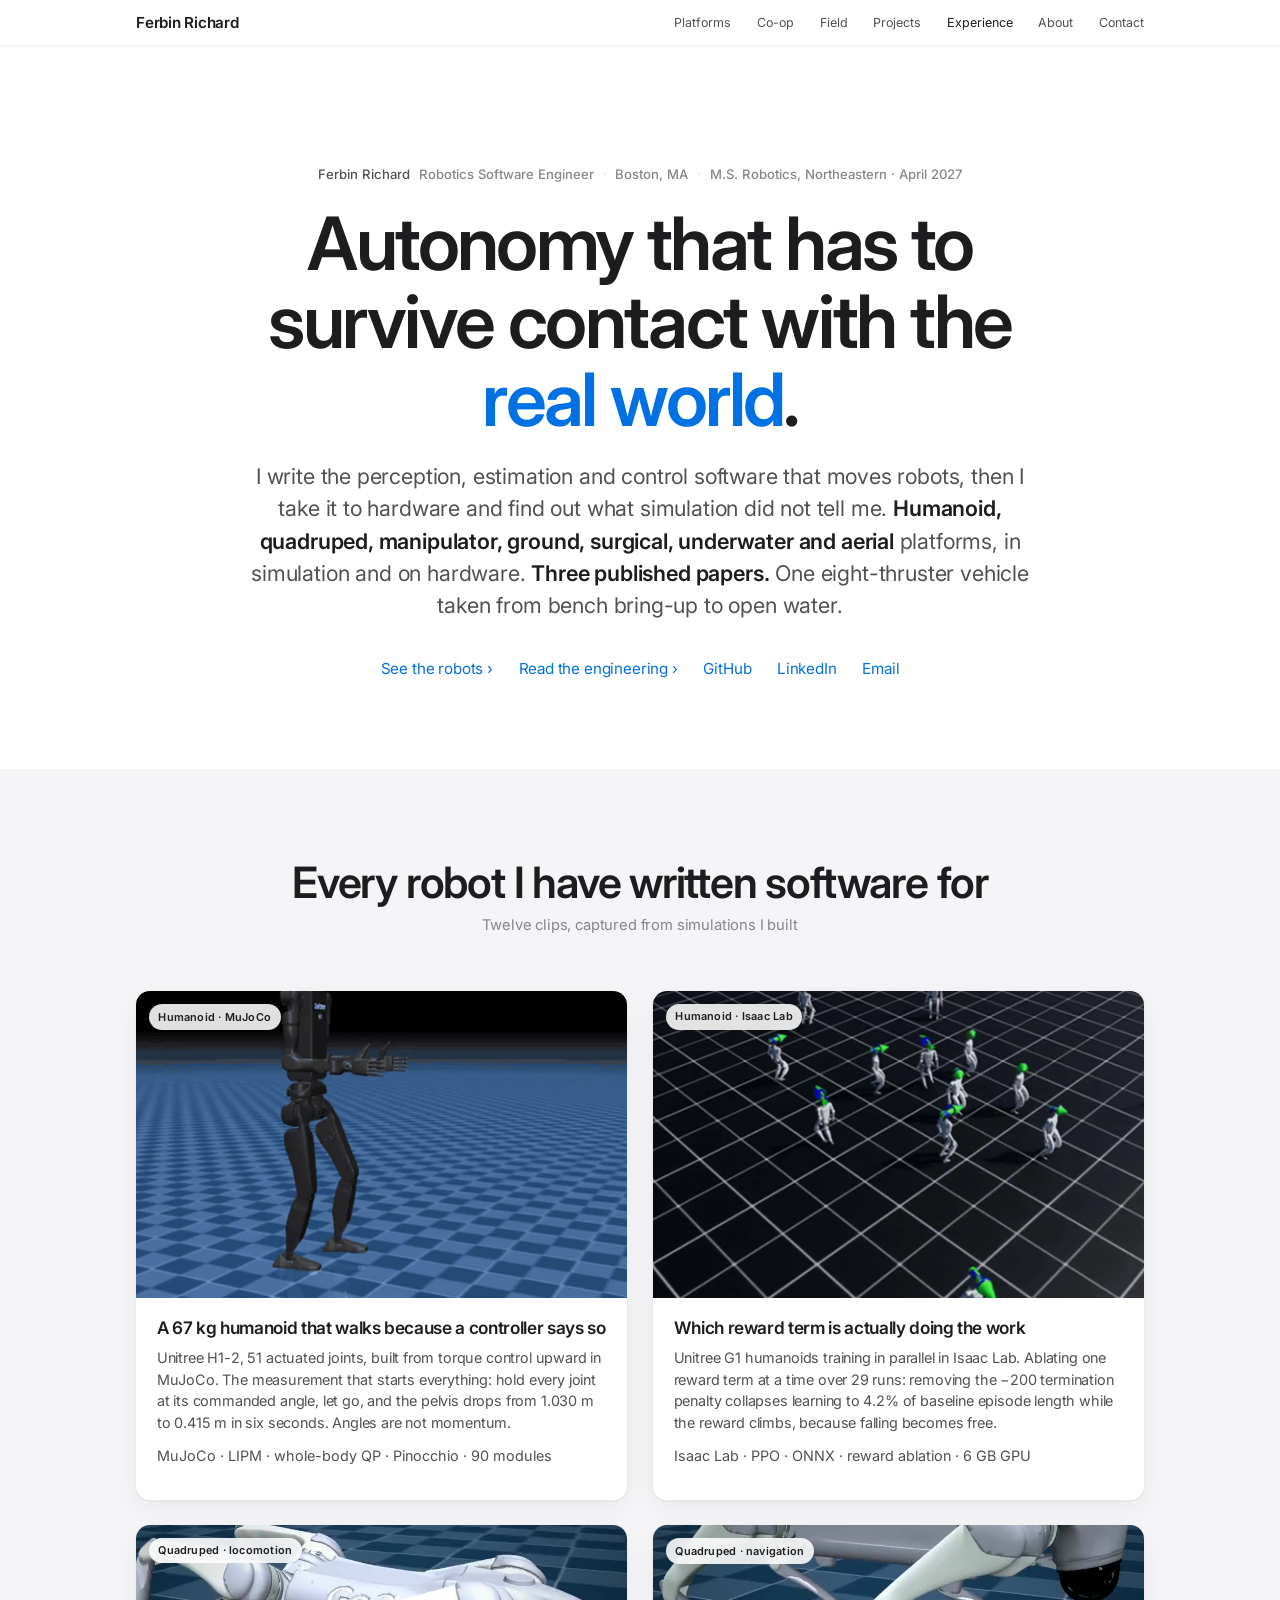
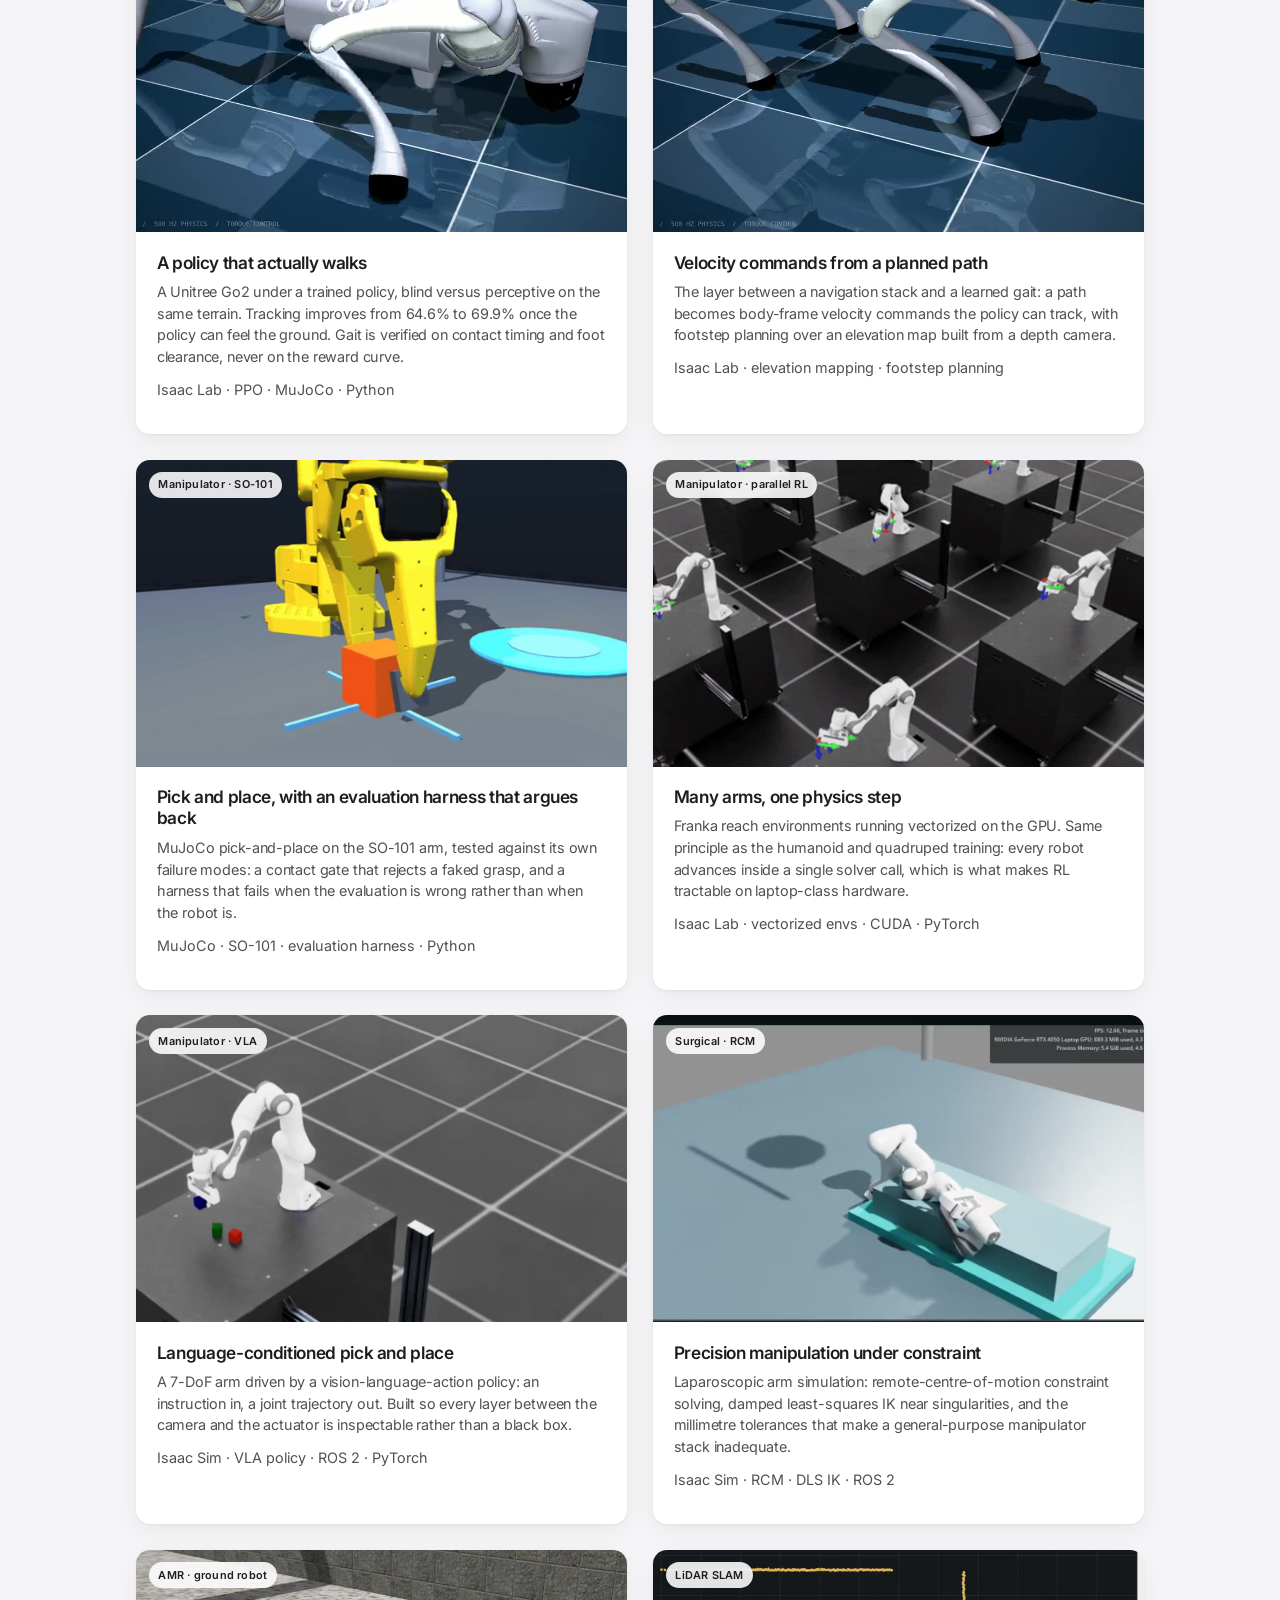
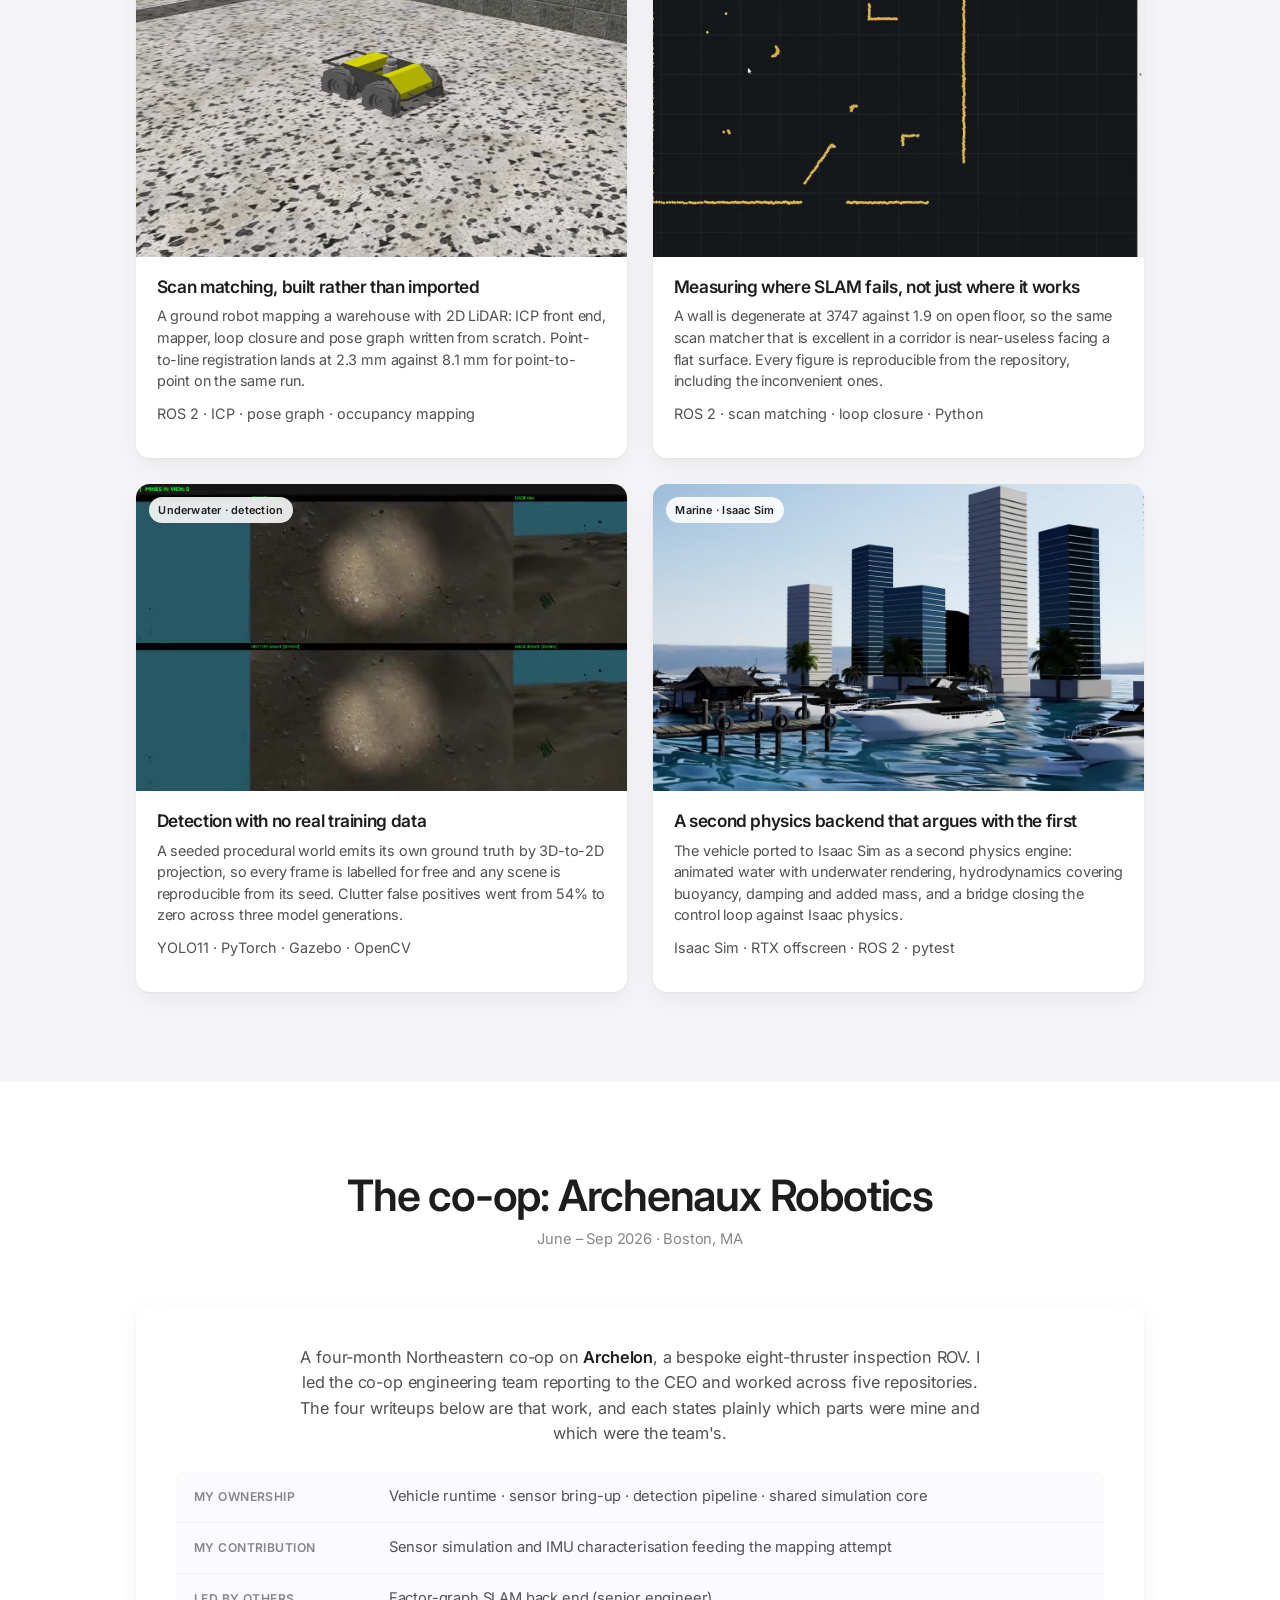
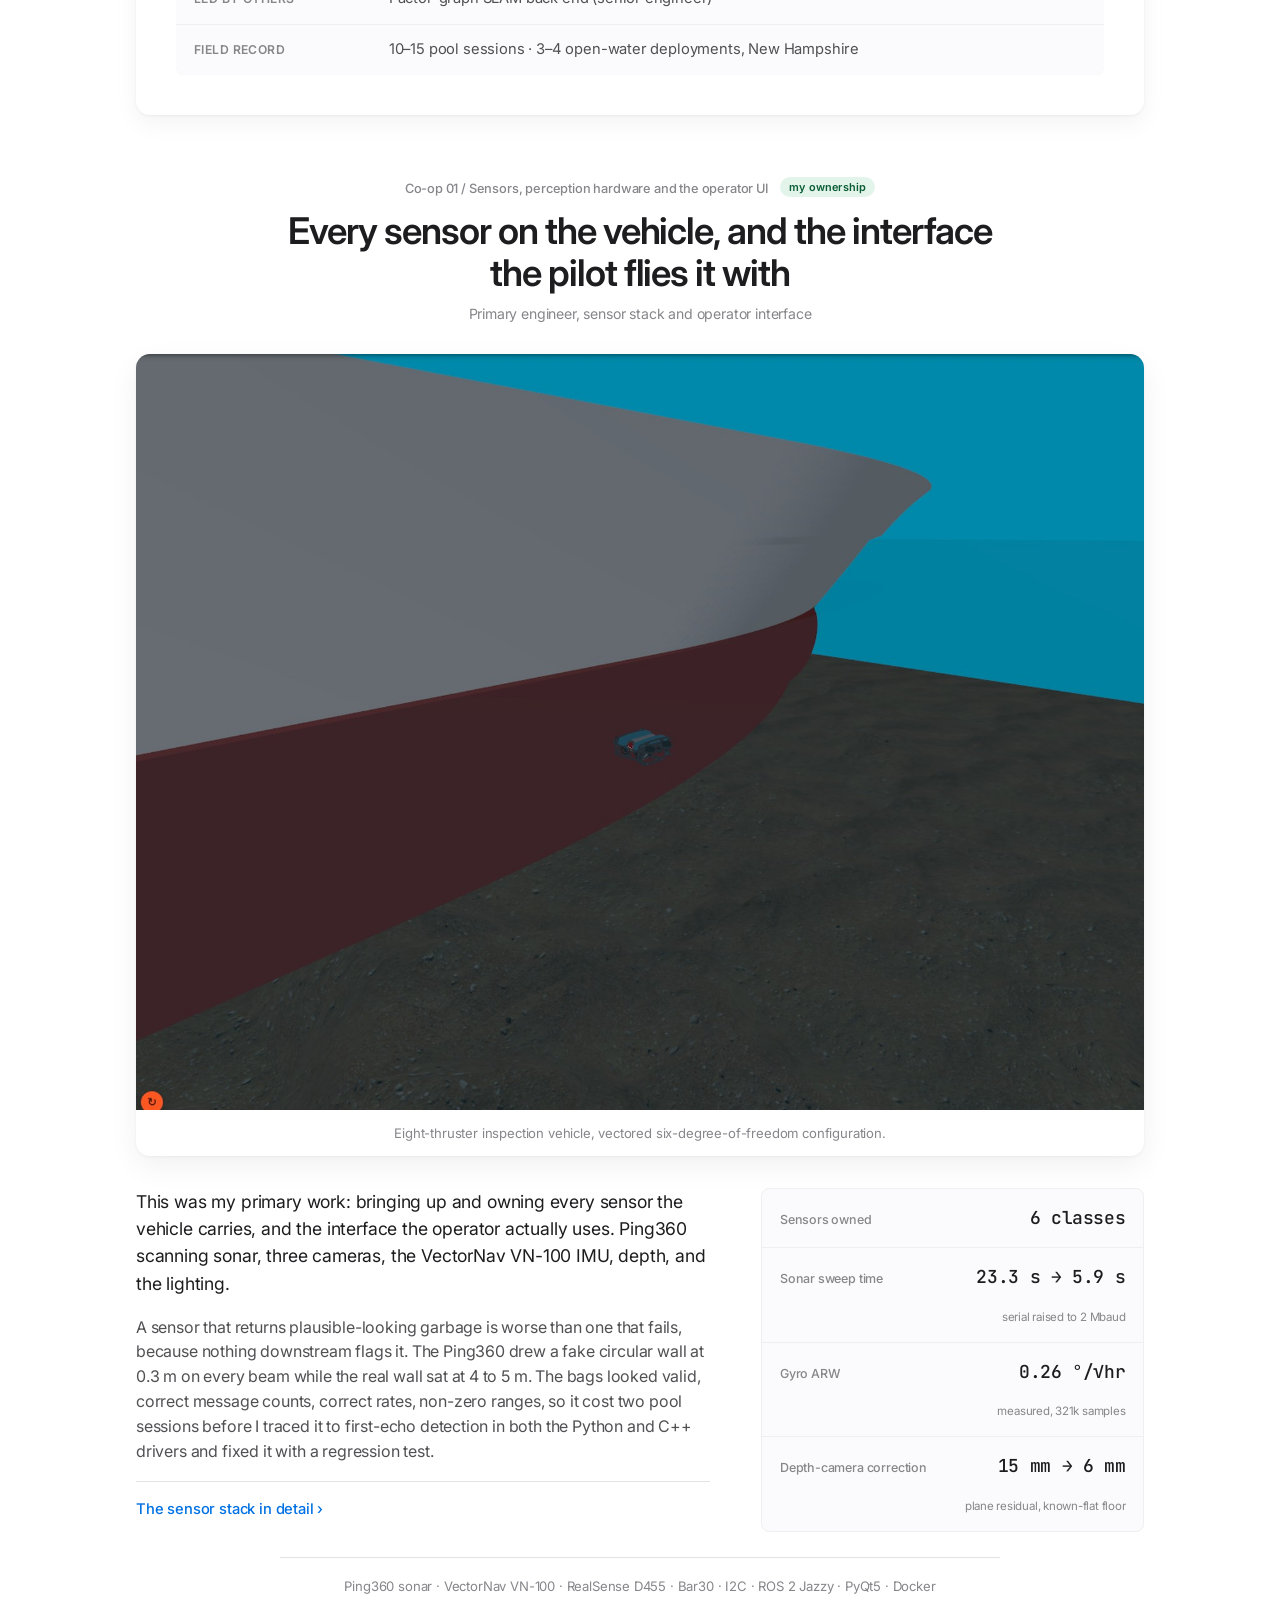
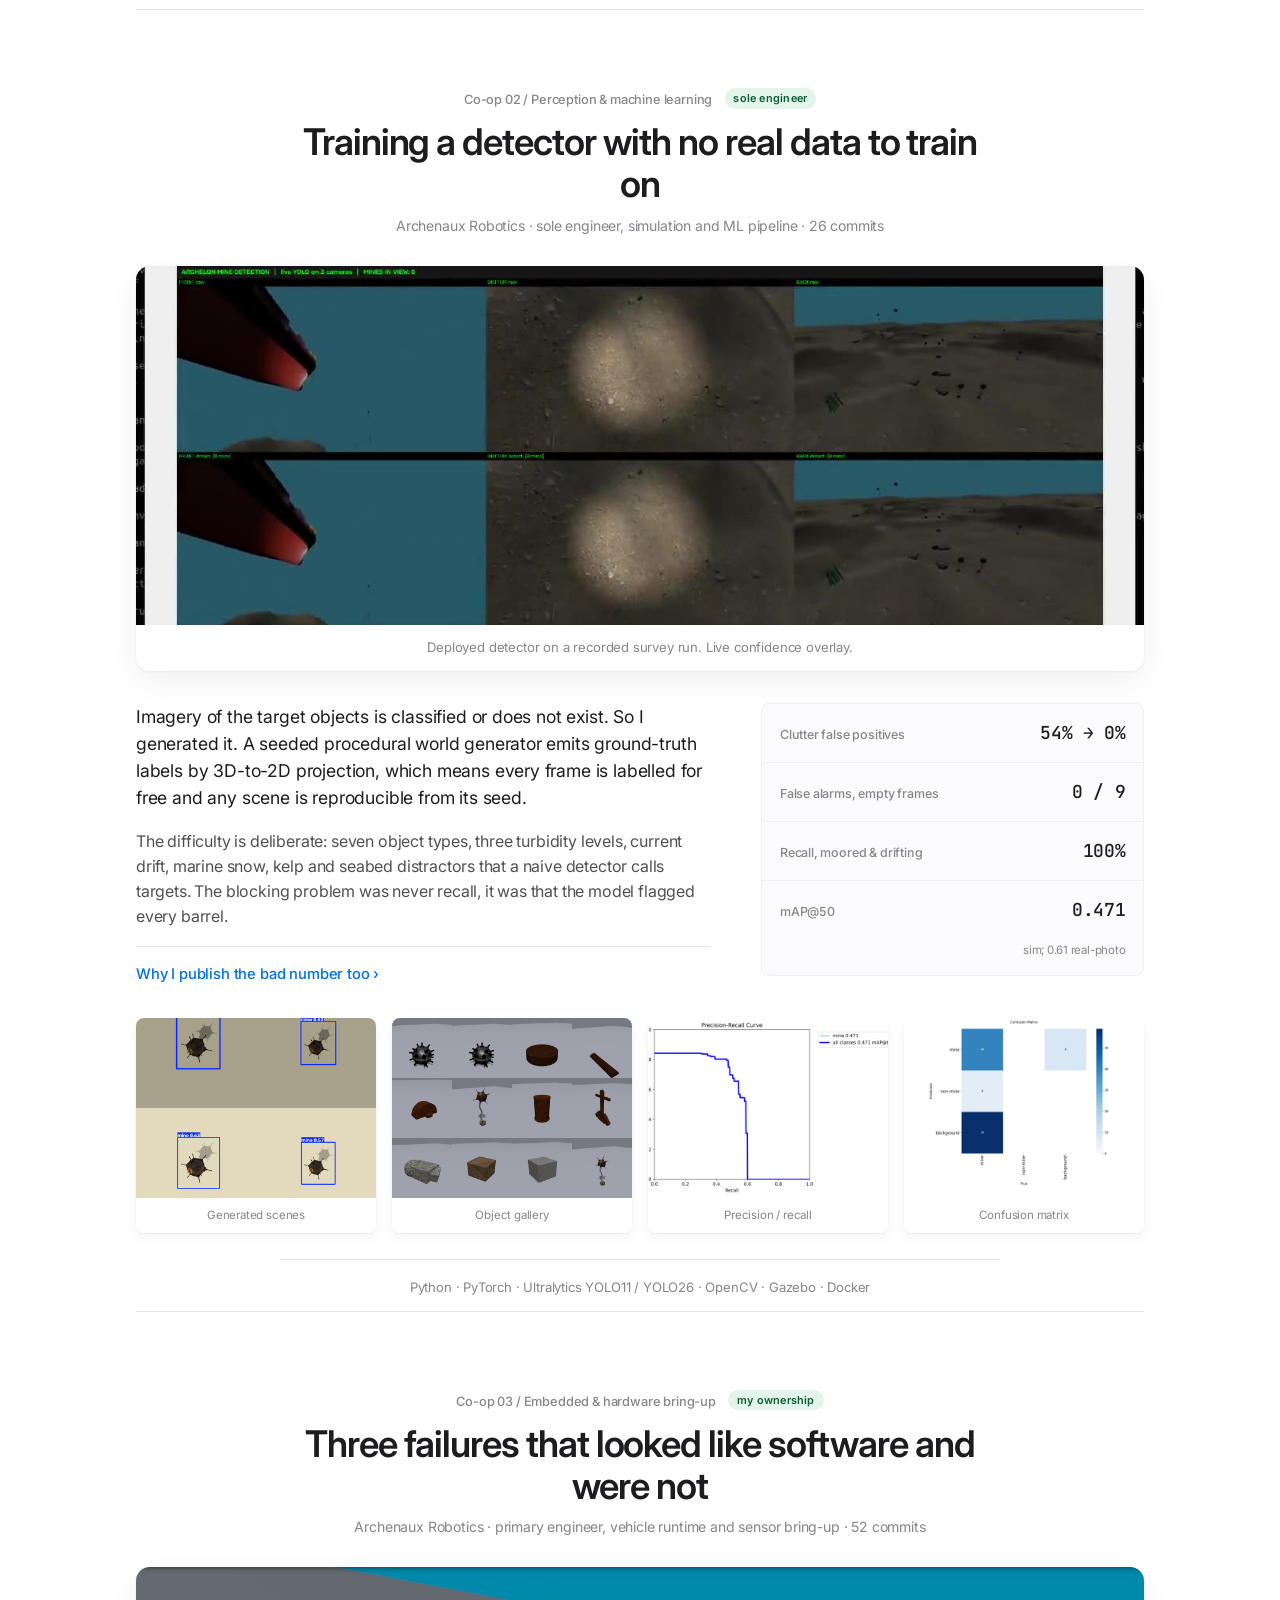
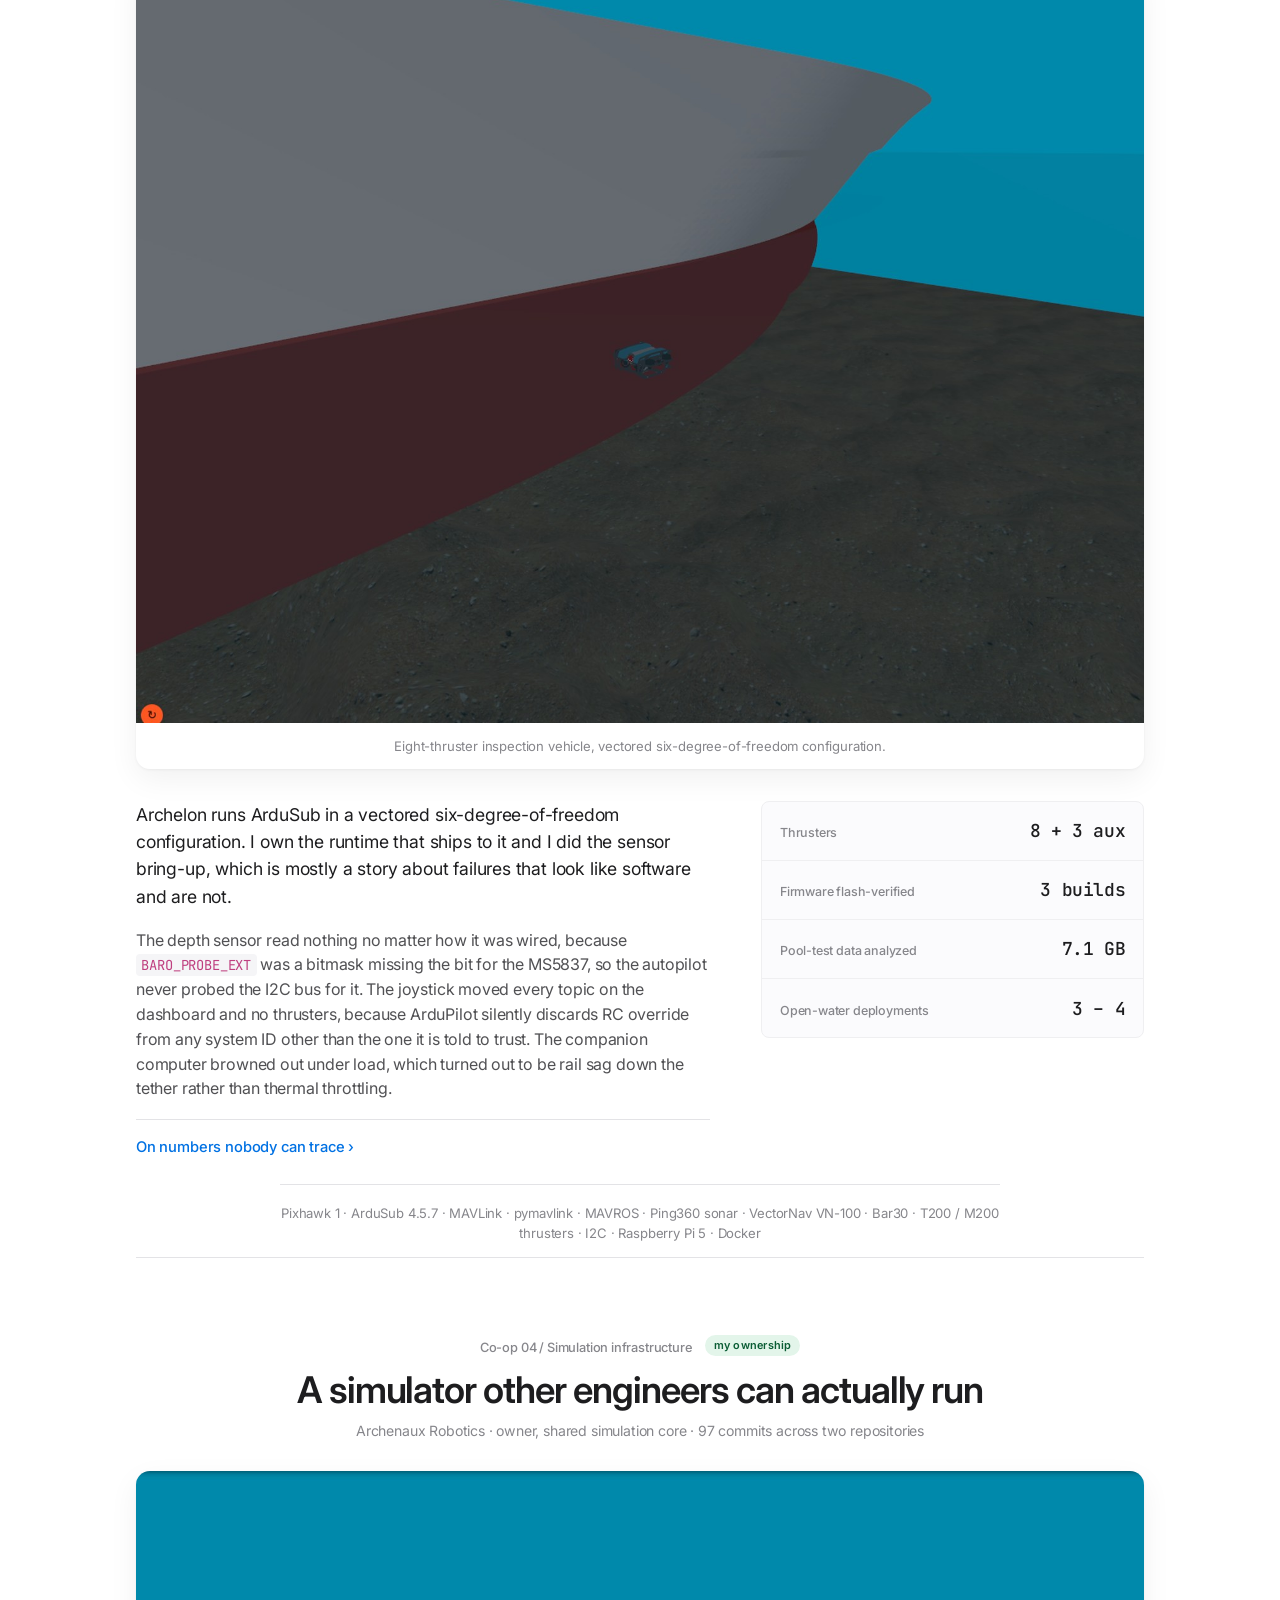
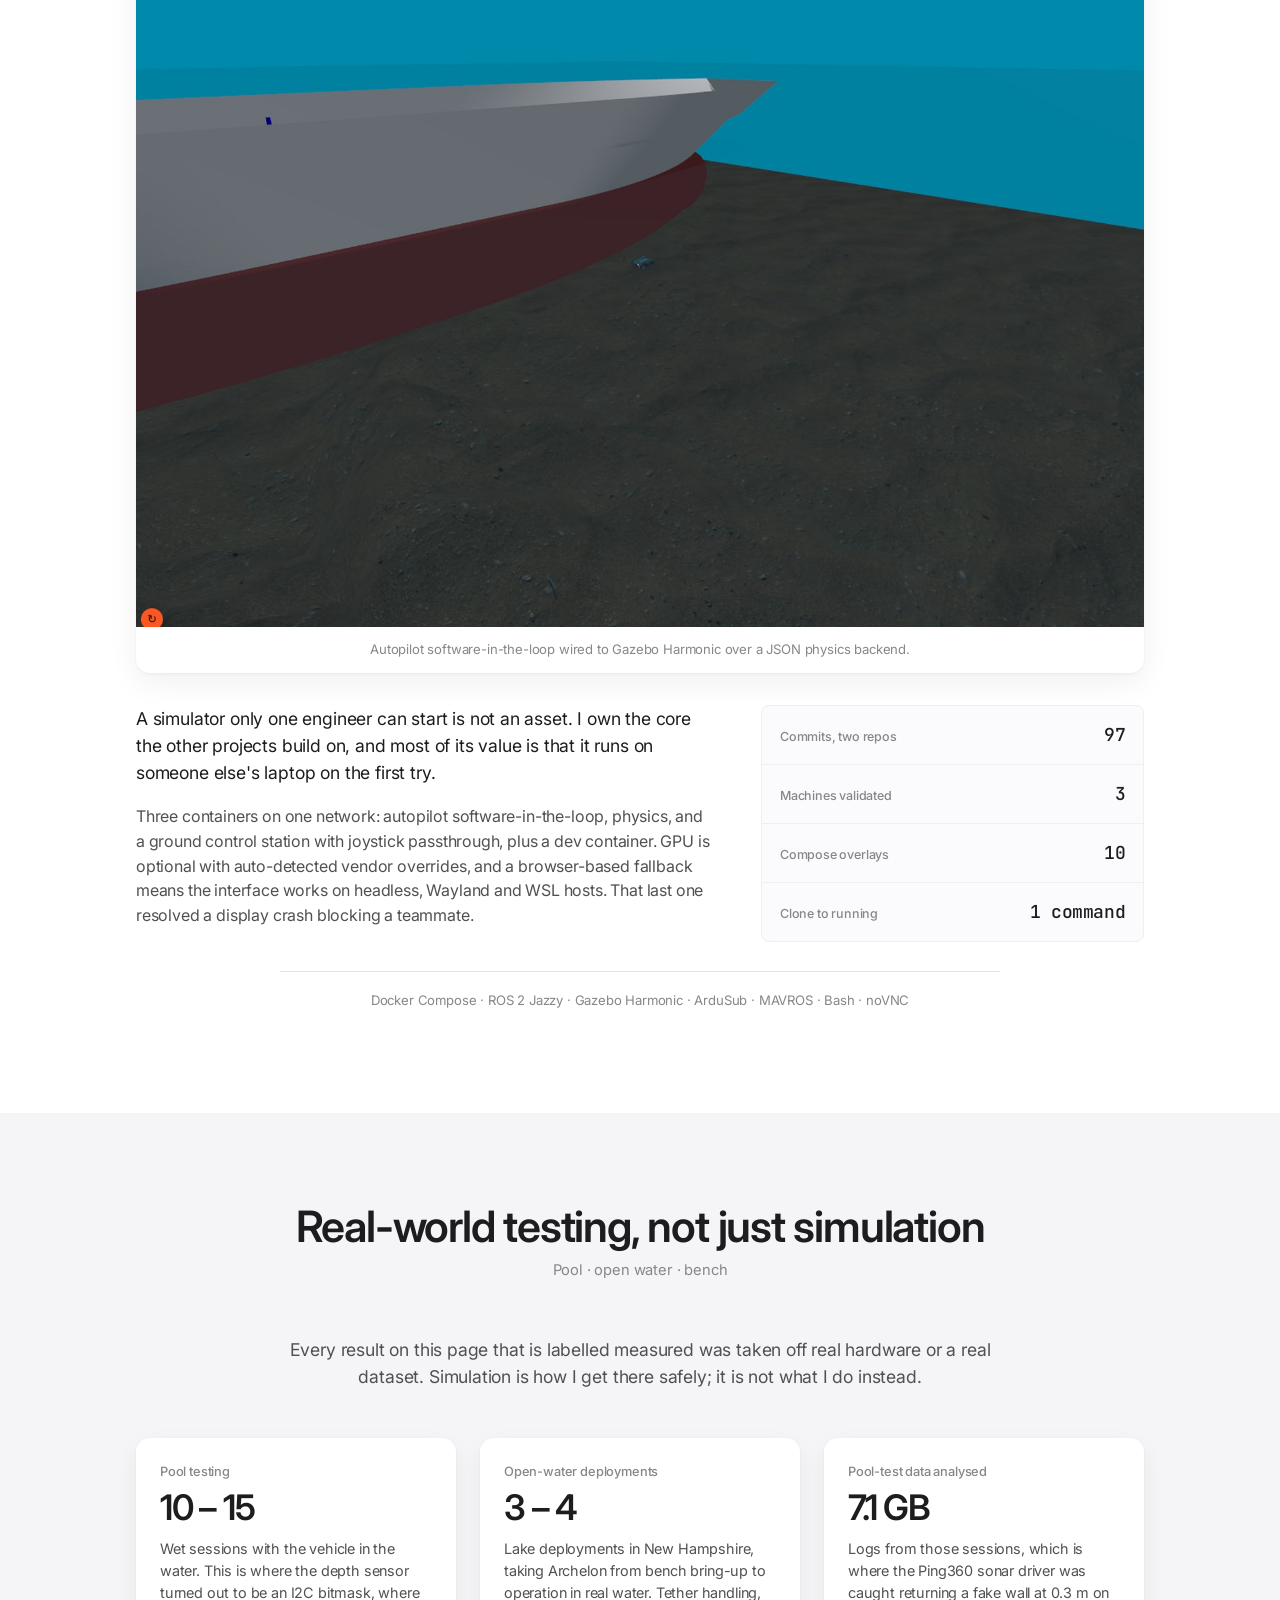
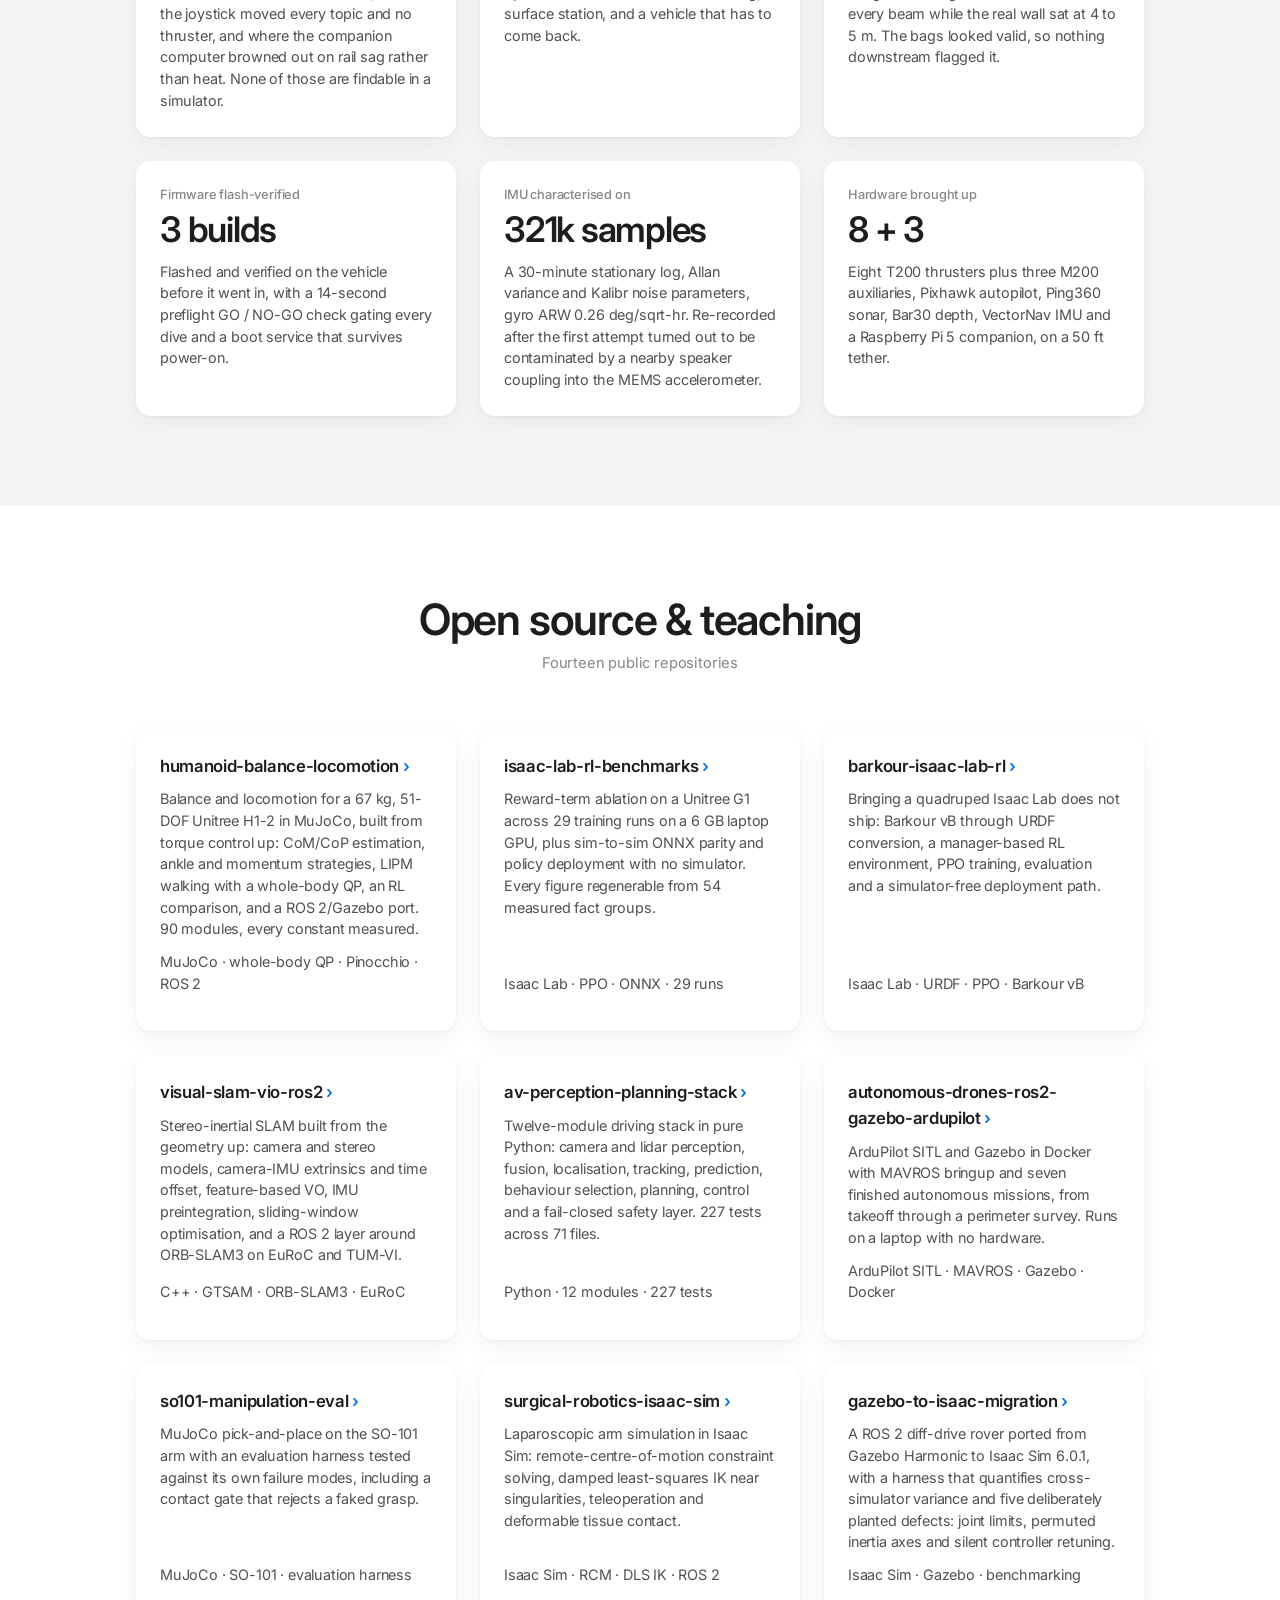
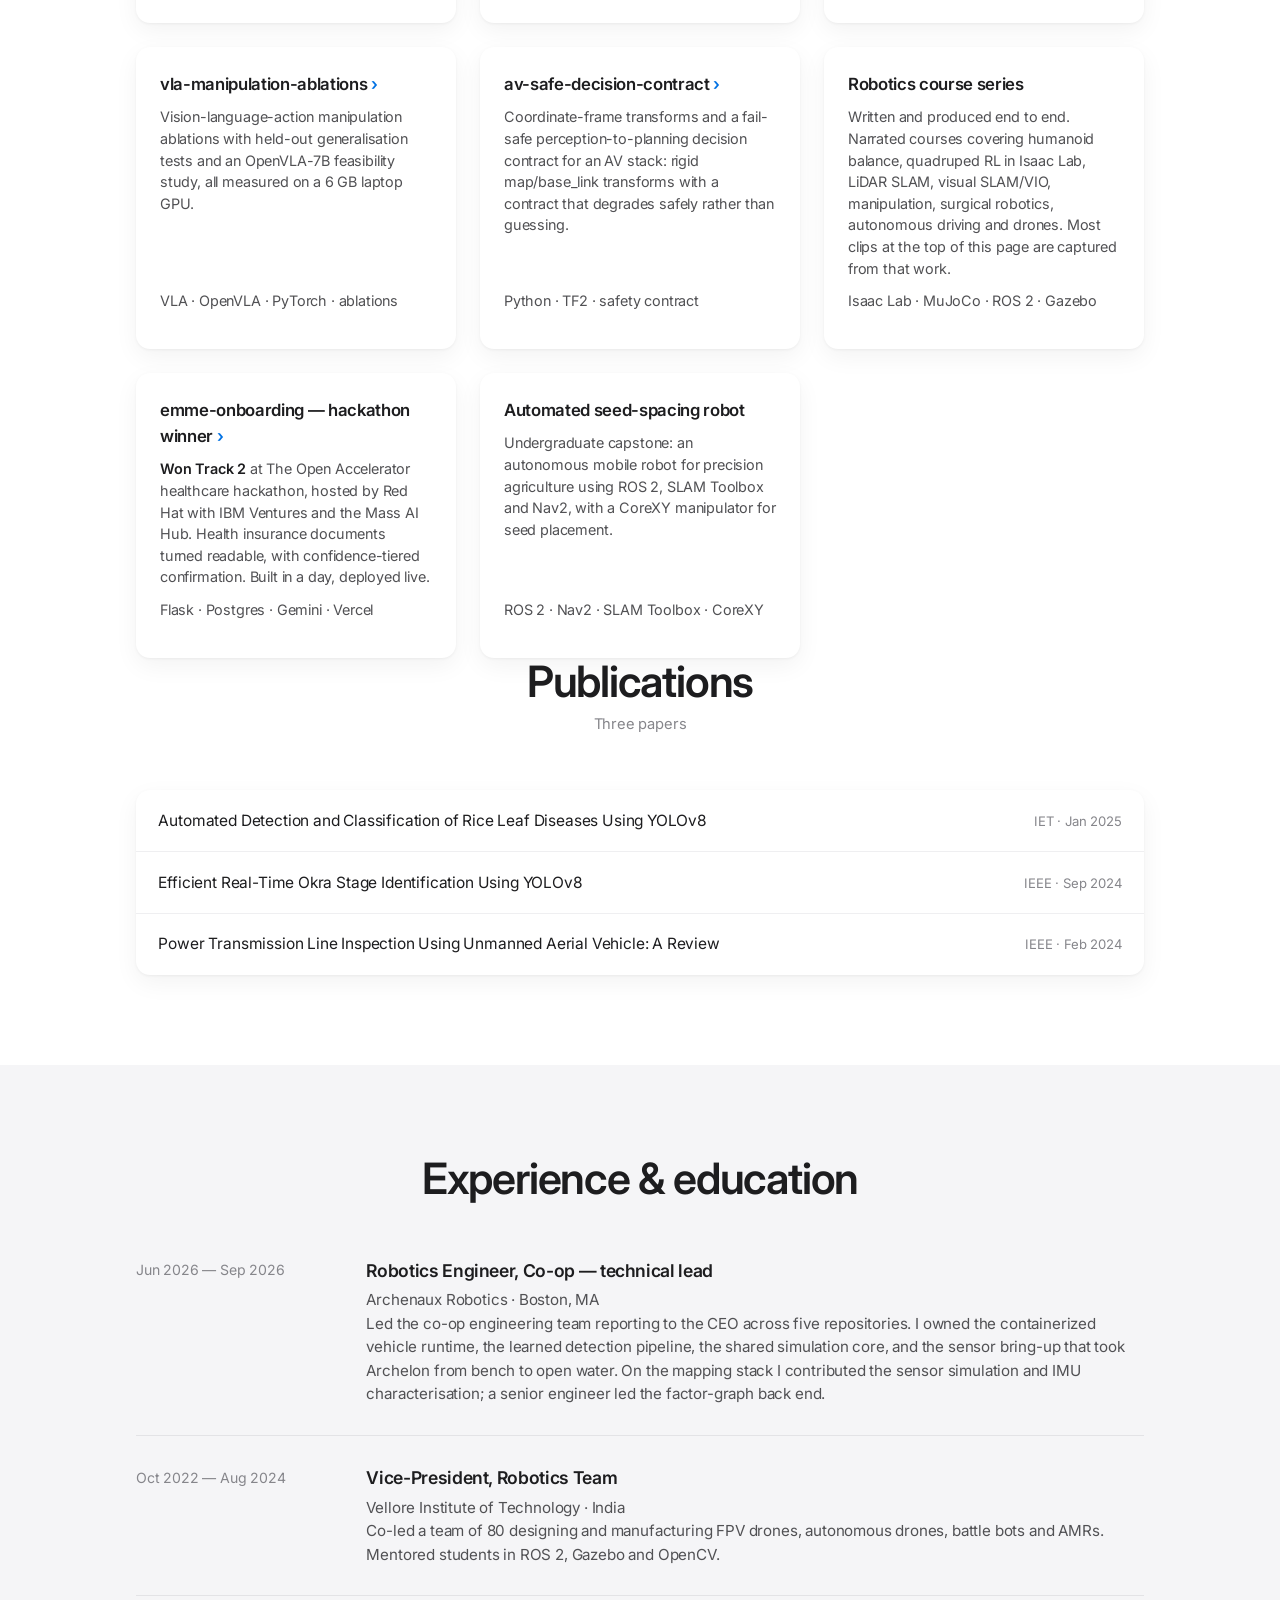
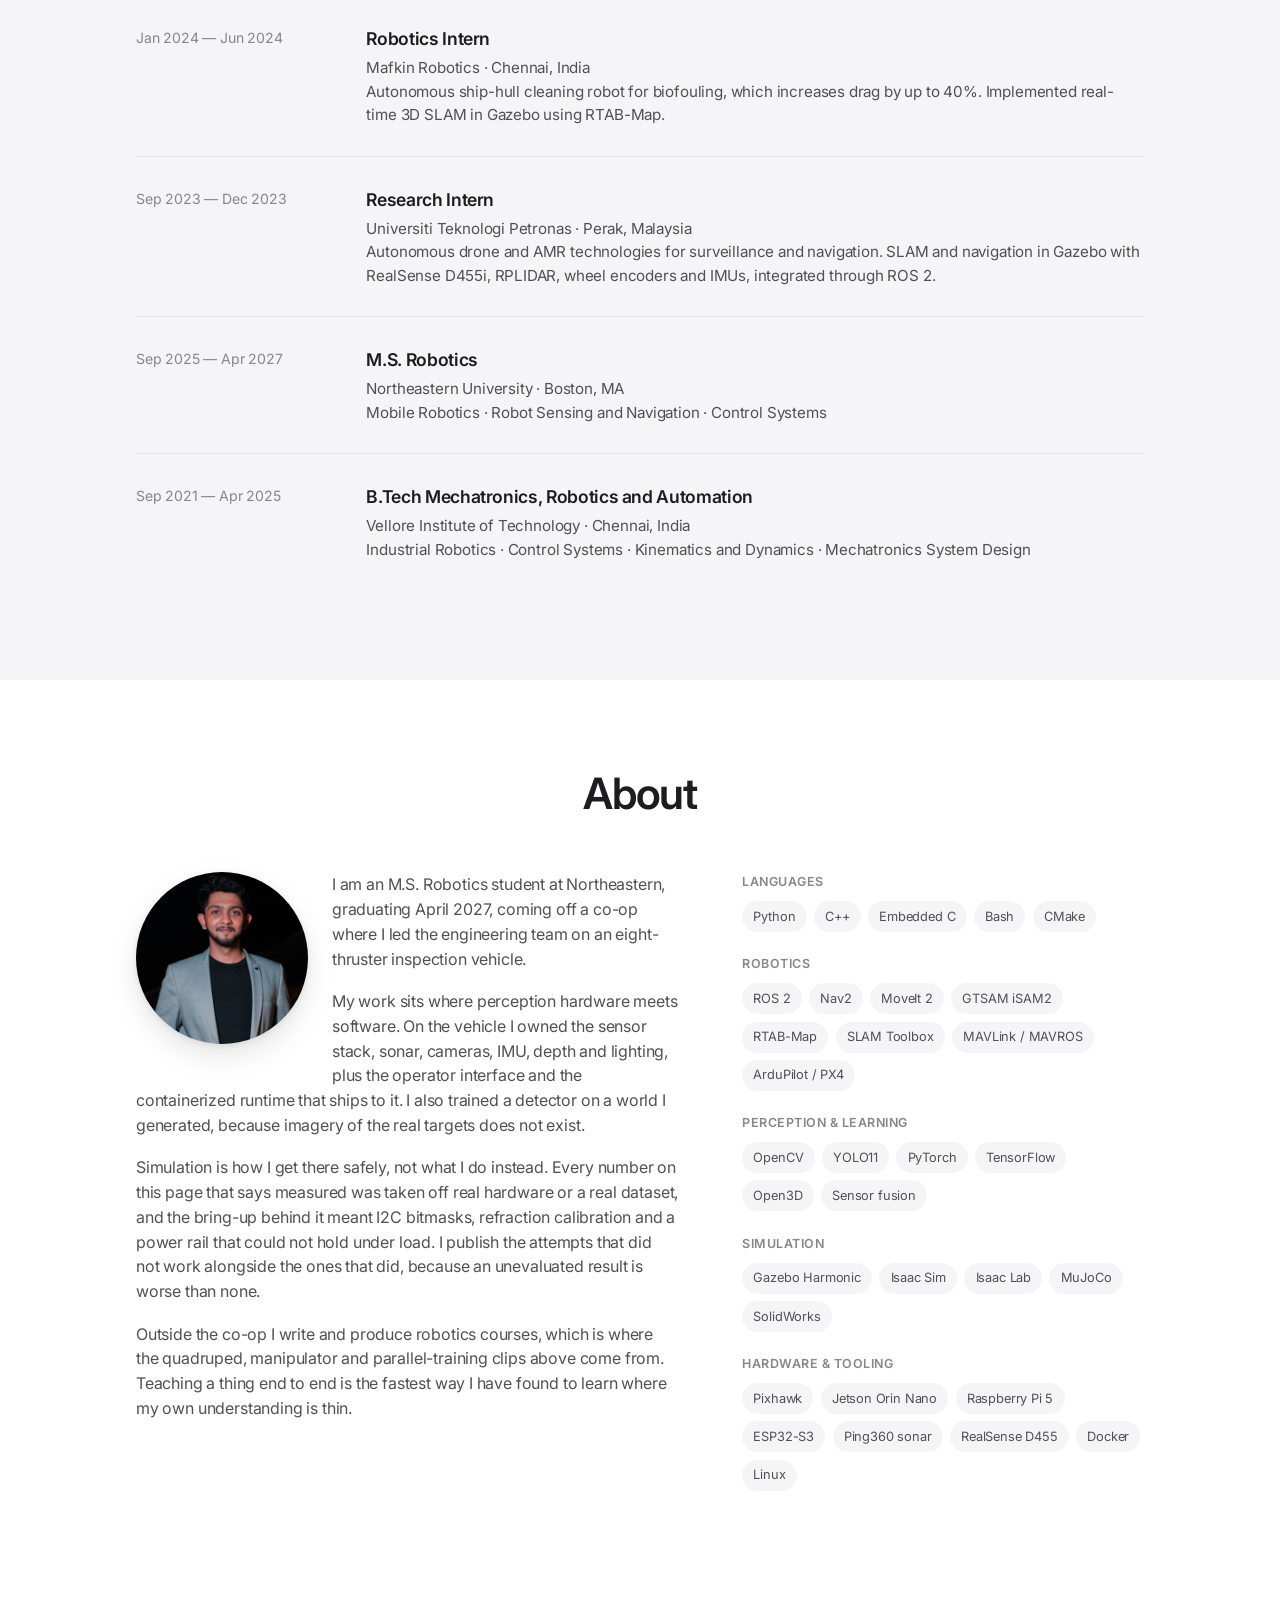
==== commit 77712a7a: "Timeline: order experience by end date, matching the resume The portfolio listed the VIT vice-presid" ====
--- a/index.html
+++ b/index.html
@@ -731,6 +731,16 @@
 
     <div class="xp">
 
+      <!-- FOUNDER ENTRY REMOVED 2026-09-21, Ferbin's decision. He was on an F-1
+           visa, the venture was taking most of his time, and he wound it down to
+           avoid a status problem. The entry invites exactly one follow-up question,
+           and answering it means discussing substantial work on his own company
+           while on a student visa. No upside is worth that.
+
+           There is also no gap to explain: Oct 2025 - Apr 2026 is his first year
+           of a master's, and the education section accounts for the time.
+
+           Do not restore without him asking. -->
       <div class="xp-row">
         <div class="xp-when">Jun 2026 &mdash; Sep 2026</div>
         <div class="xp-what">
@@ -745,17 +755,17 @@
           </p>
         </div>
       </div>
-
-      <!-- FOUNDER ENTRY REMOVED 2026-09-21, Ferbin's decision. He was on an F-1
-           visa, the venture was taking most of his time, and he wound it down to
-           avoid a status problem. The entry invites exactly one follow-up question,
-           and answering it means discussing substantial work on his own company
-           while on a student visa. No upside is worth that.
-
-           There is also no gap to explain: Oct 2025 - Apr 2026 is his first year
-           of a master's, and the education section accounts for the time.
-
-           Do not restore without him asking. -->
+      <div class="xp-row">
+        <div class="xp-when">Oct 2022 &mdash; Aug 2024</div>
+        <div class="xp-what">
+          <h3>Vice-President, Robotics Team</h3>
+          <p class="xp-org">Vellore Institute of Technology &middot; India</p>
+          <p>
+            Co-led a team of 80 designing and manufacturing FPV drones, autonomous drones,
+            battle bots and AMRs. Mentored students in ROS 2, Gazebo and OpenCV.
+          </p>
+        </div>
+      </div>
       <div class="xp-row">
         <div class="xp-when">Jan 2024 &mdash; Jun 2024</div>
         <div class="xp-what">
@@ -767,7 +777,6 @@
           </p>
         </div>
       </div>
-
       <div class="xp-row">
         <div class="xp-when">Sep 2023 &mdash; Dec 2023</div>
         <div class="xp-what">
@@ -780,19 +789,6 @@
           </p>
         </div>
       </div>
-
-      <div class="xp-row">
-        <div class="xp-when">Oct 2022 &mdash; Aug 2024</div>
-        <div class="xp-what">
-          <h3>Vice-President, Robotics Team</h3>
-          <p class="xp-org">Vellore Institute of Technology &middot; India</p>
-          <p>
-            Co-led a team of 80 designing and manufacturing FPV drones, autonomous drones,
-            battle bots and AMRs. Mentored students in ROS 2, Gazebo and OpenCV.
-          </p>
-        </div>
-      </div>
-
       <div class="xp-row">
         <div class="xp-when">Sep 2025 &mdash; Apr 2027</div>
         <div class="xp-what">
@@ -801,7 +797,6 @@
           <p>Mobile Robotics &middot; Robot Sensing and Navigation &middot; Control Systems</p>
         </div>
       </div>
-
       <div class="xp-row">
         <div class="xp-when">Sep 2021 &mdash; Apr 2025</div>
         <div class="xp-what">
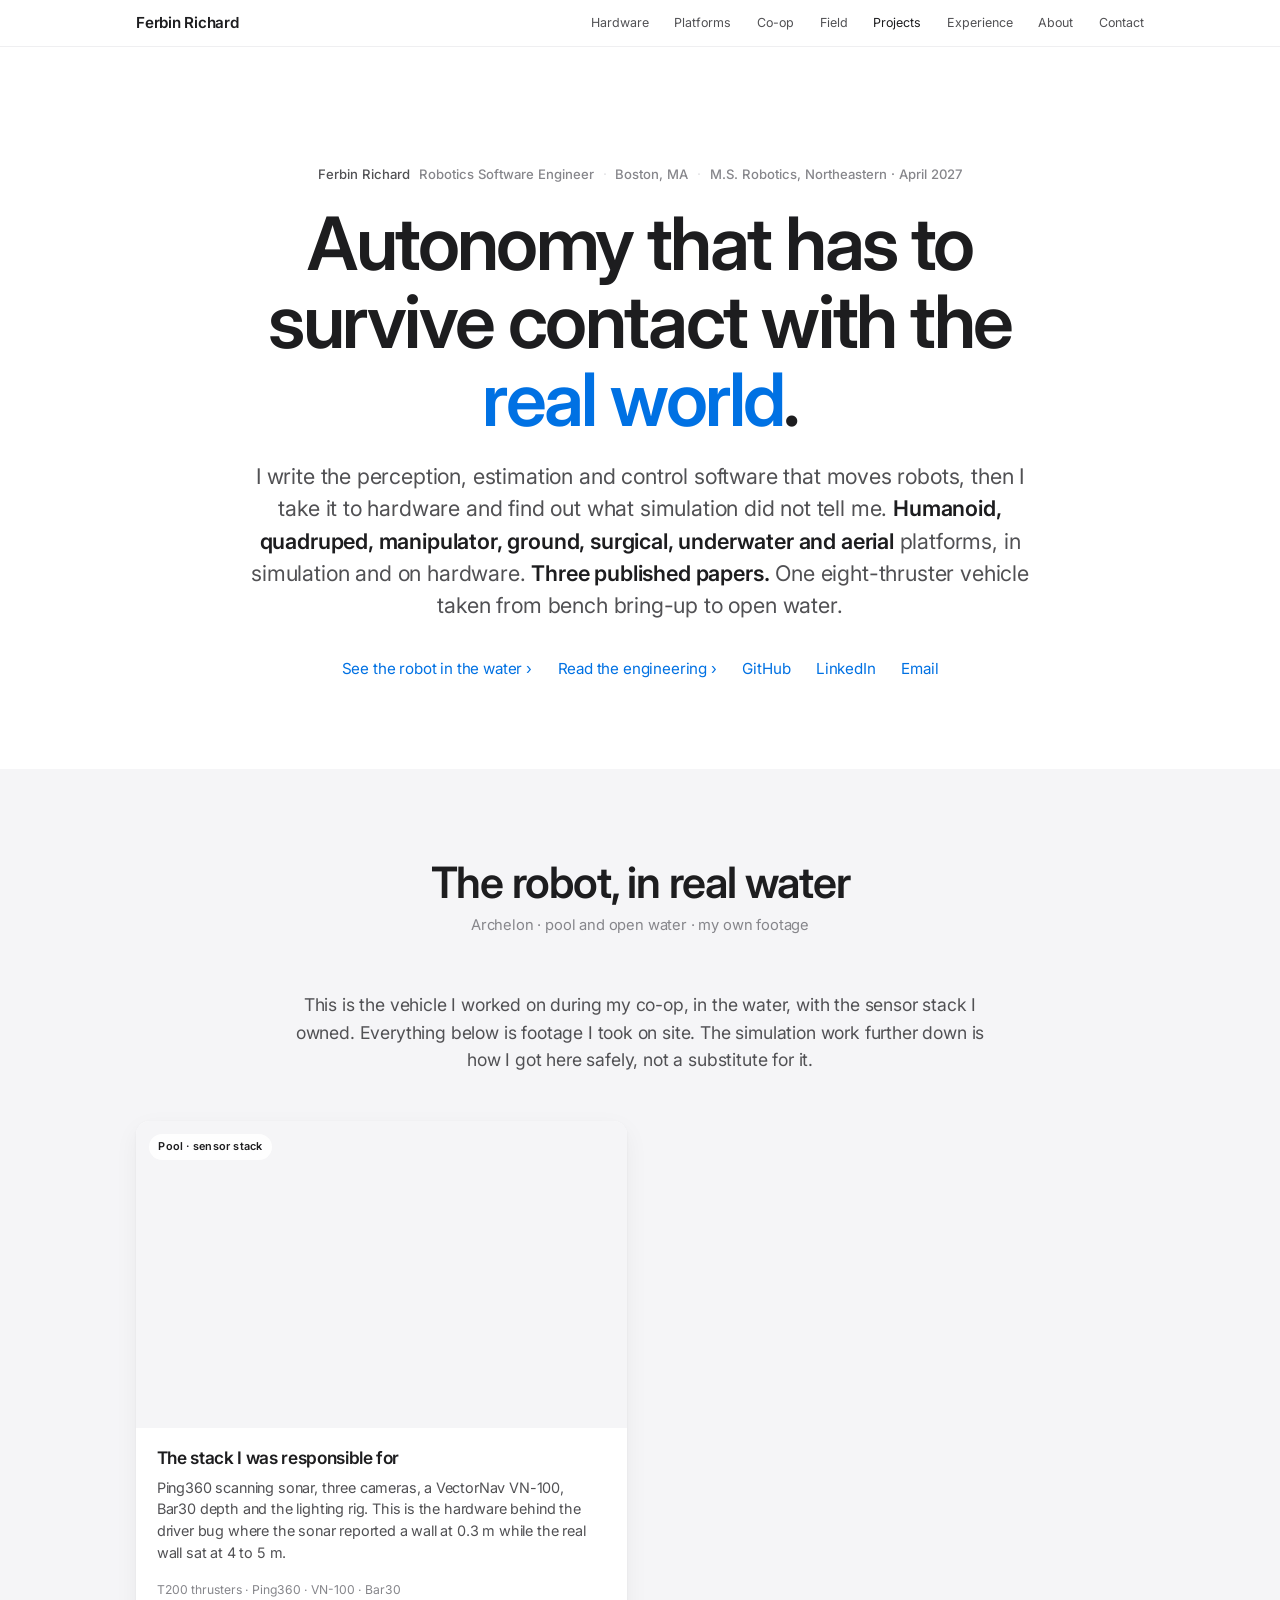
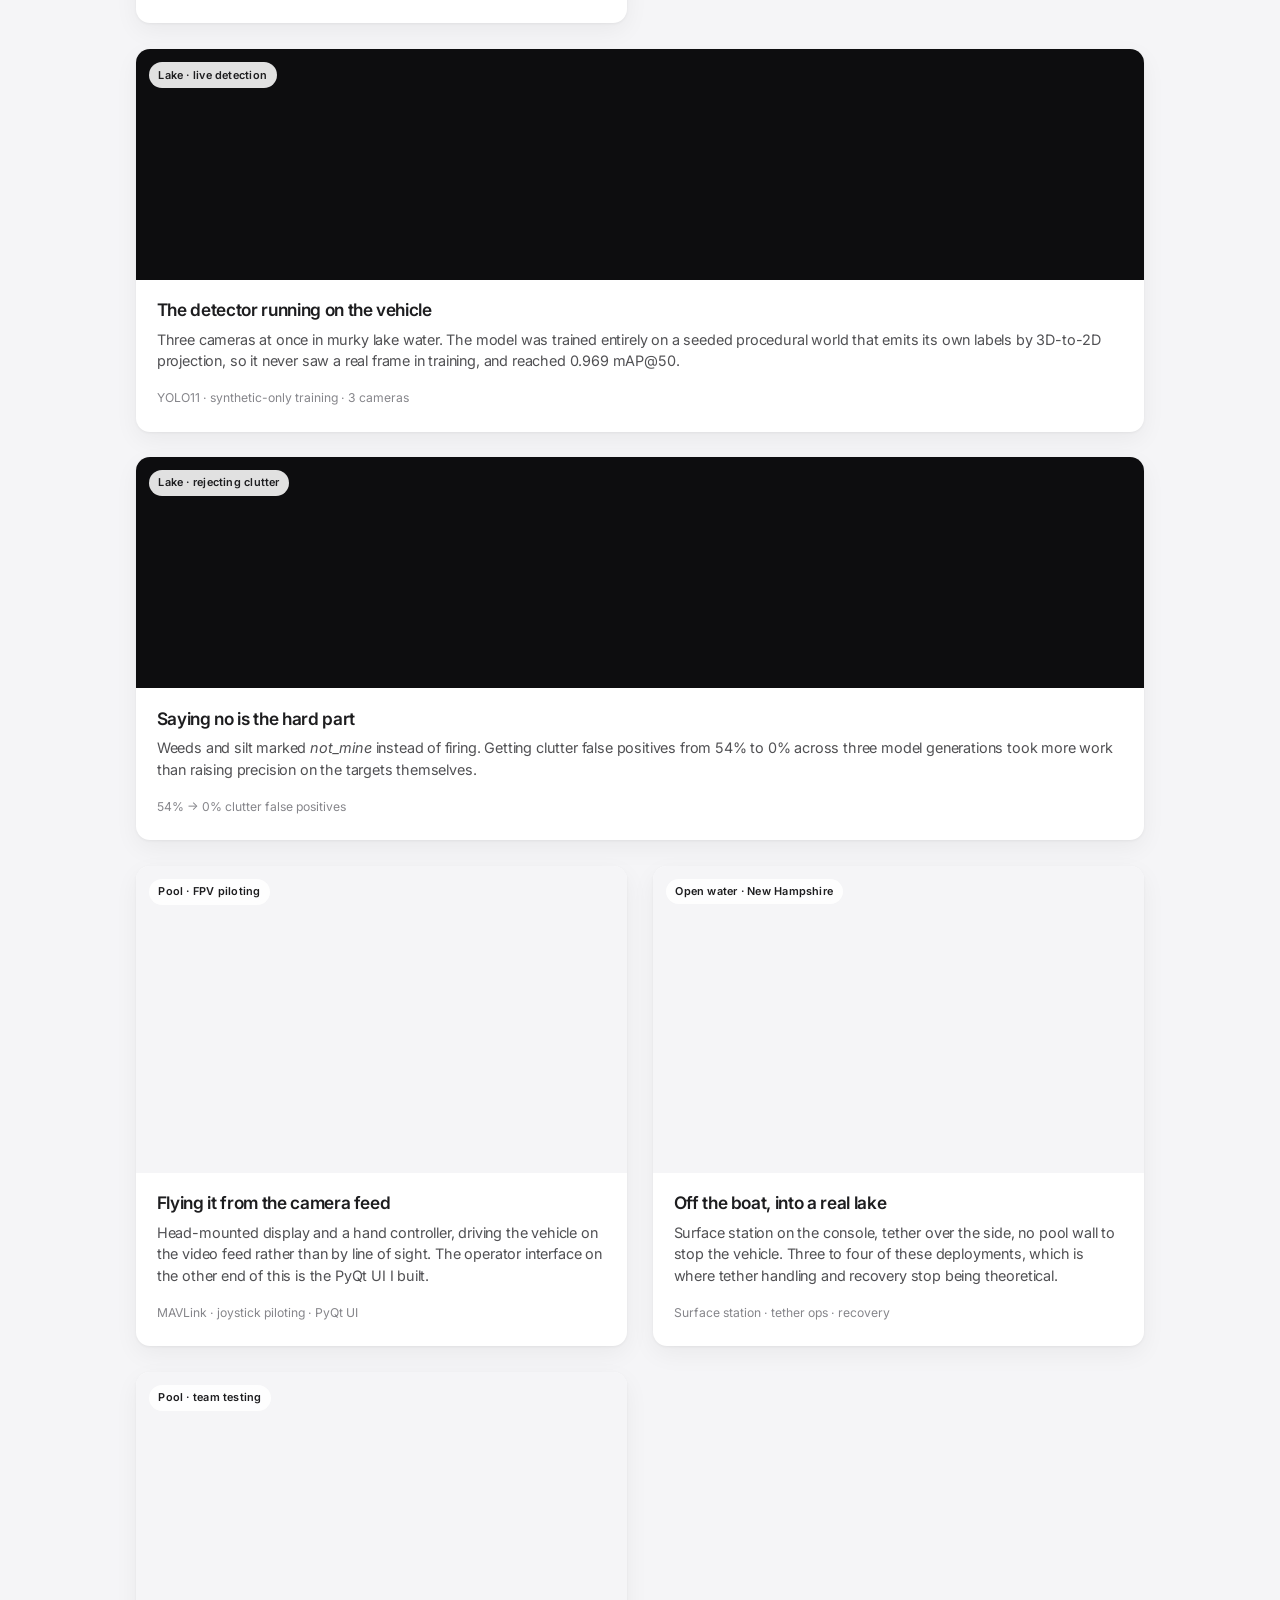
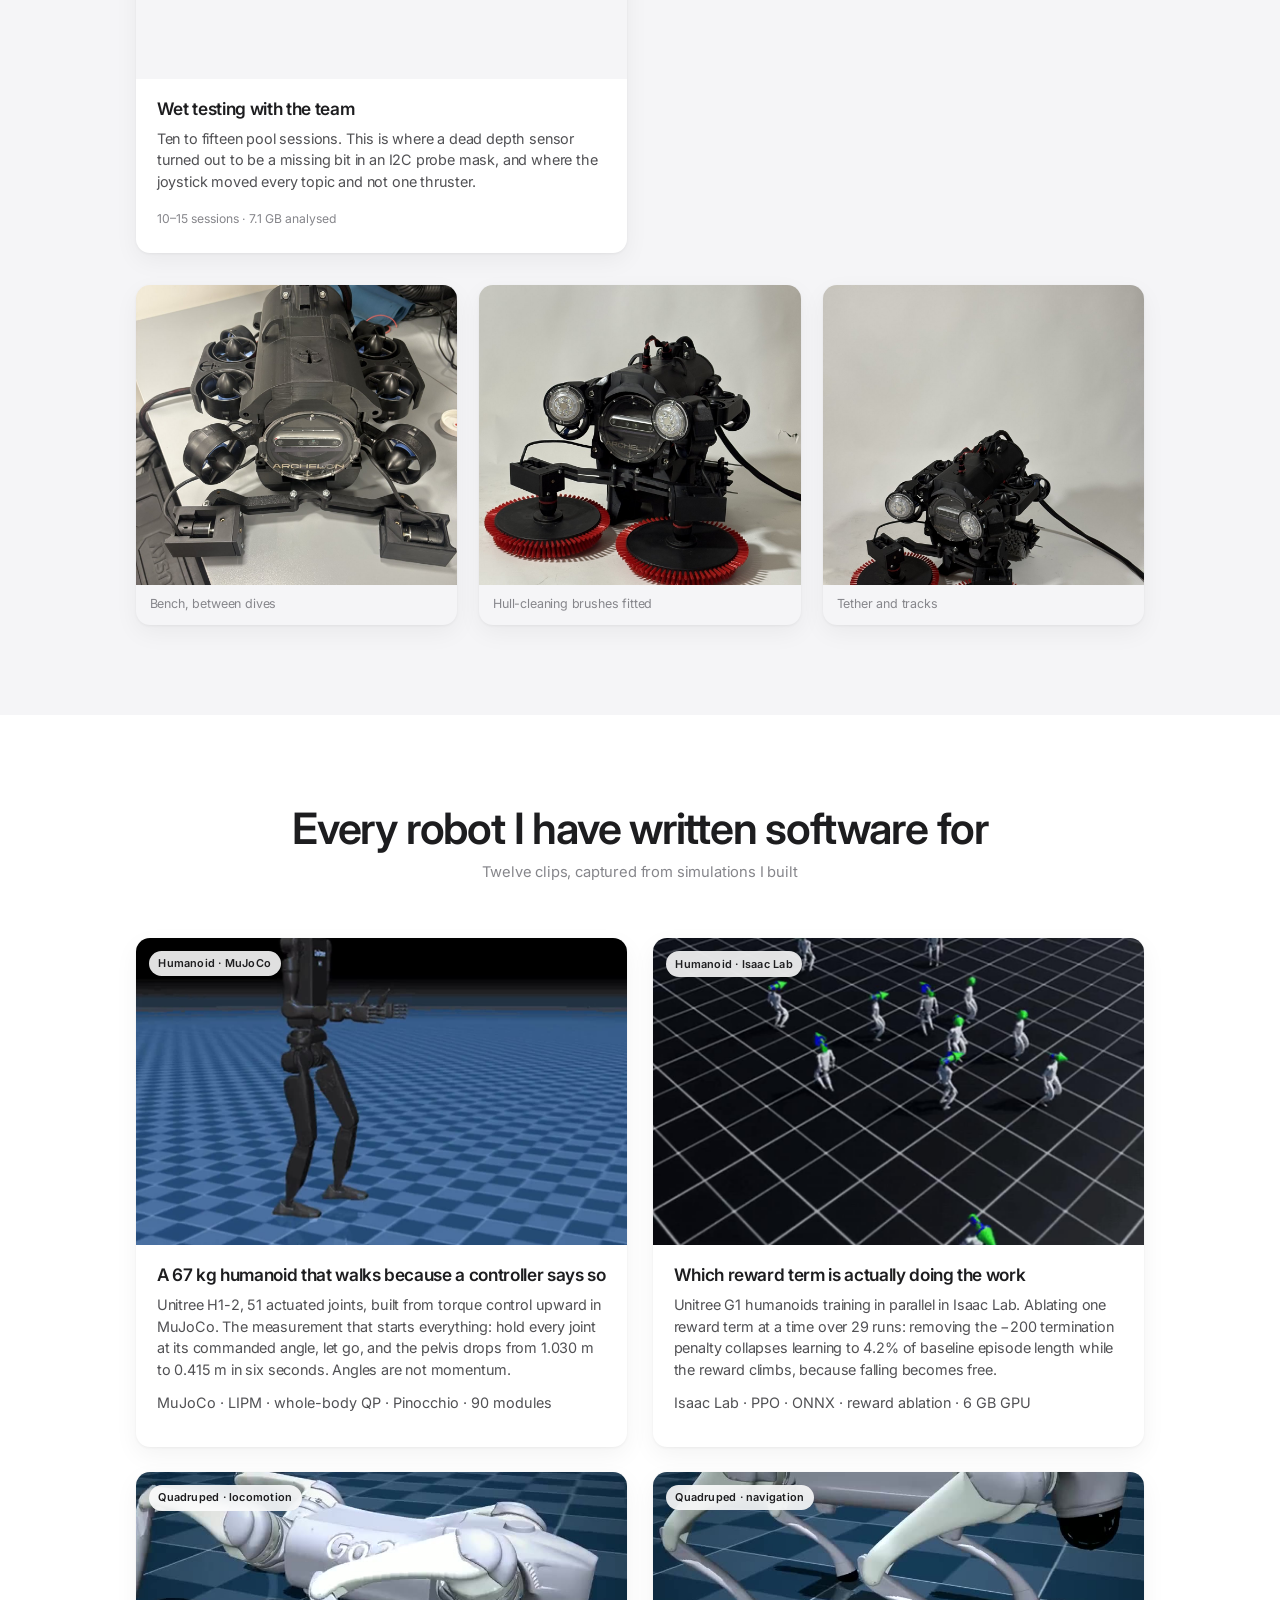
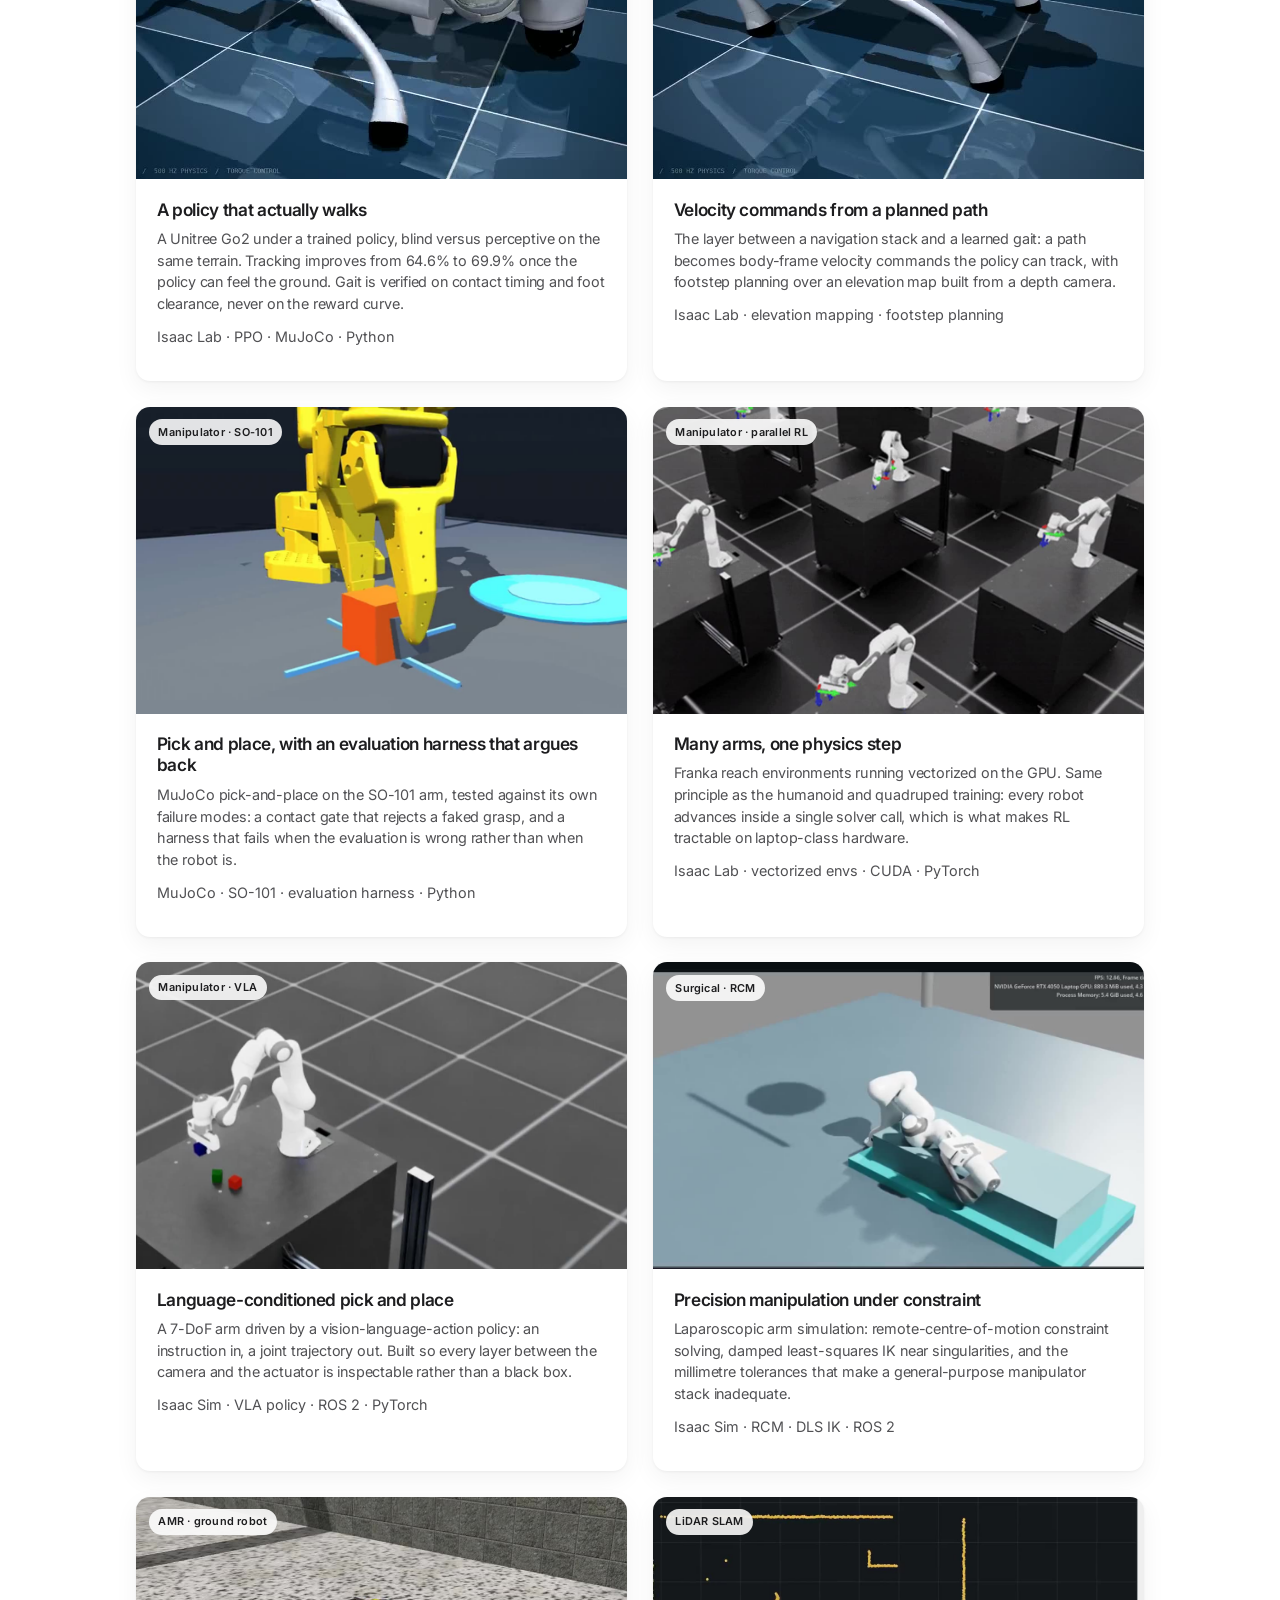
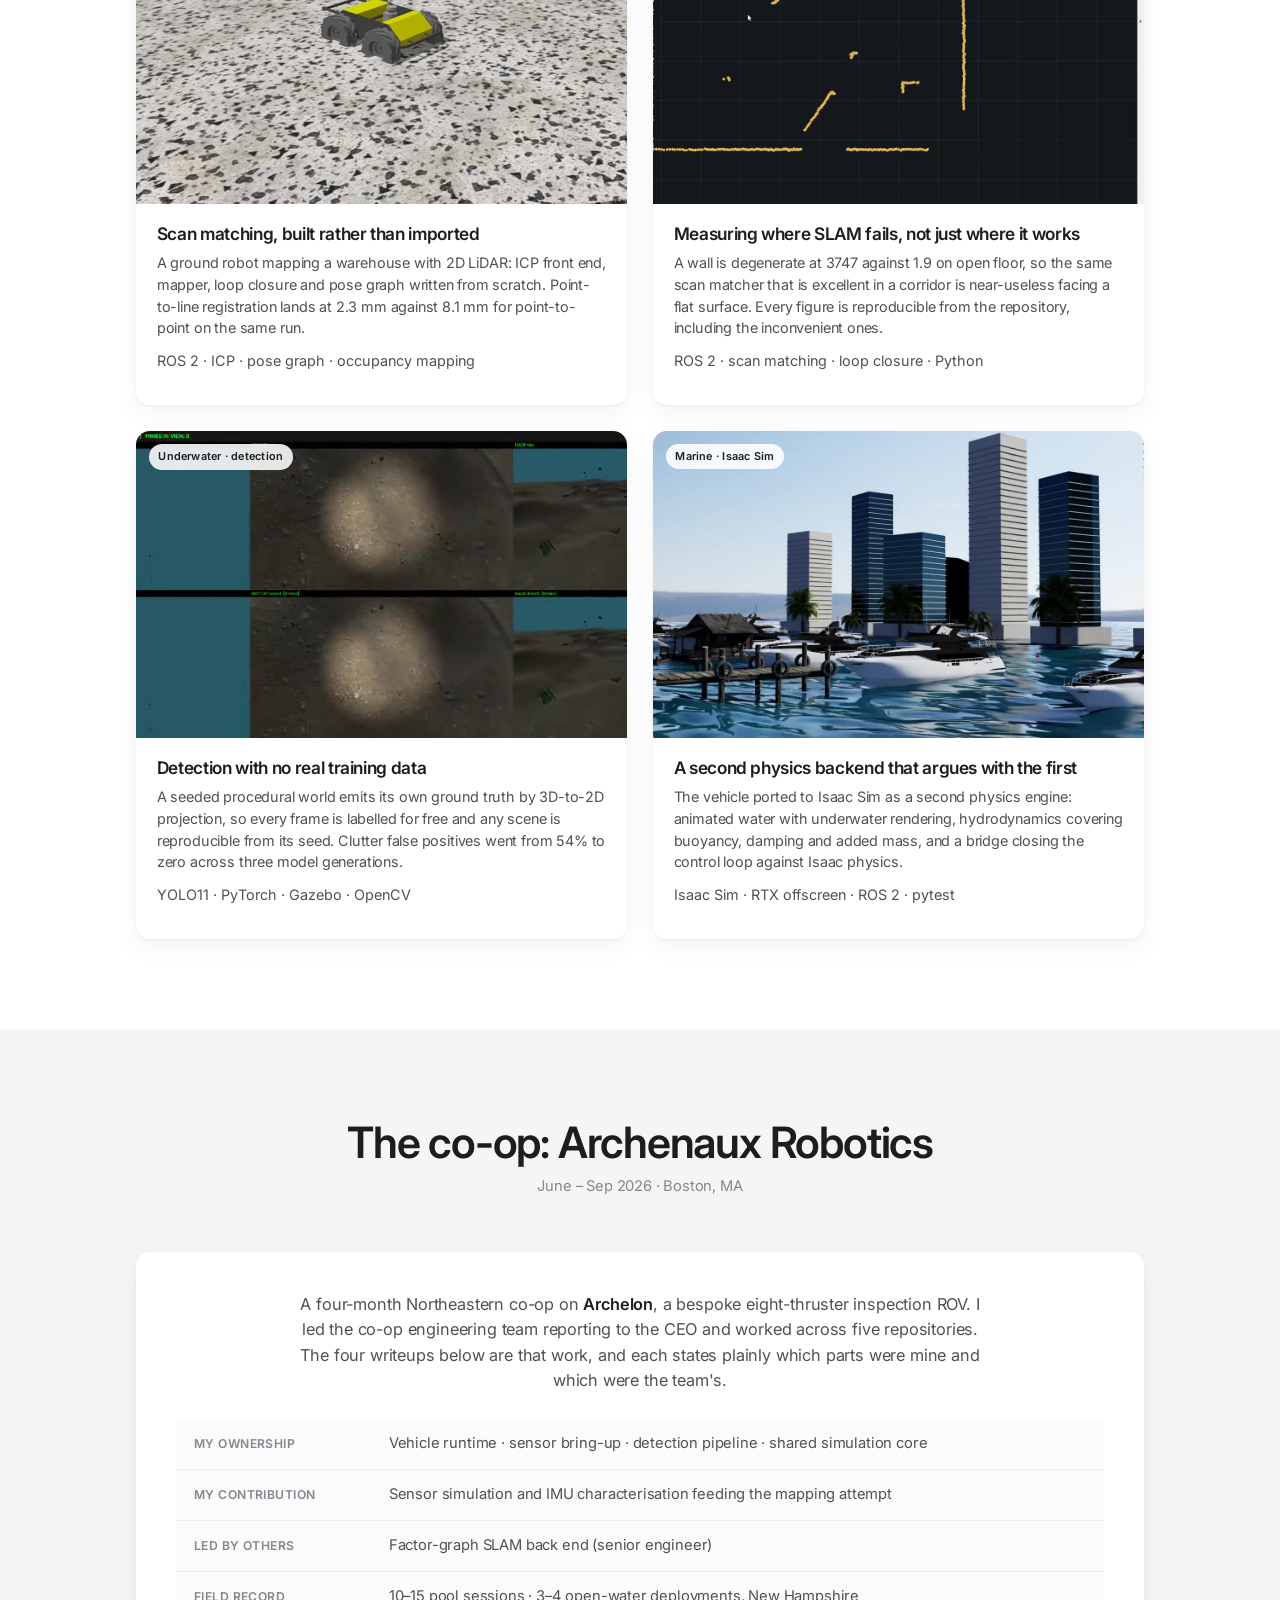
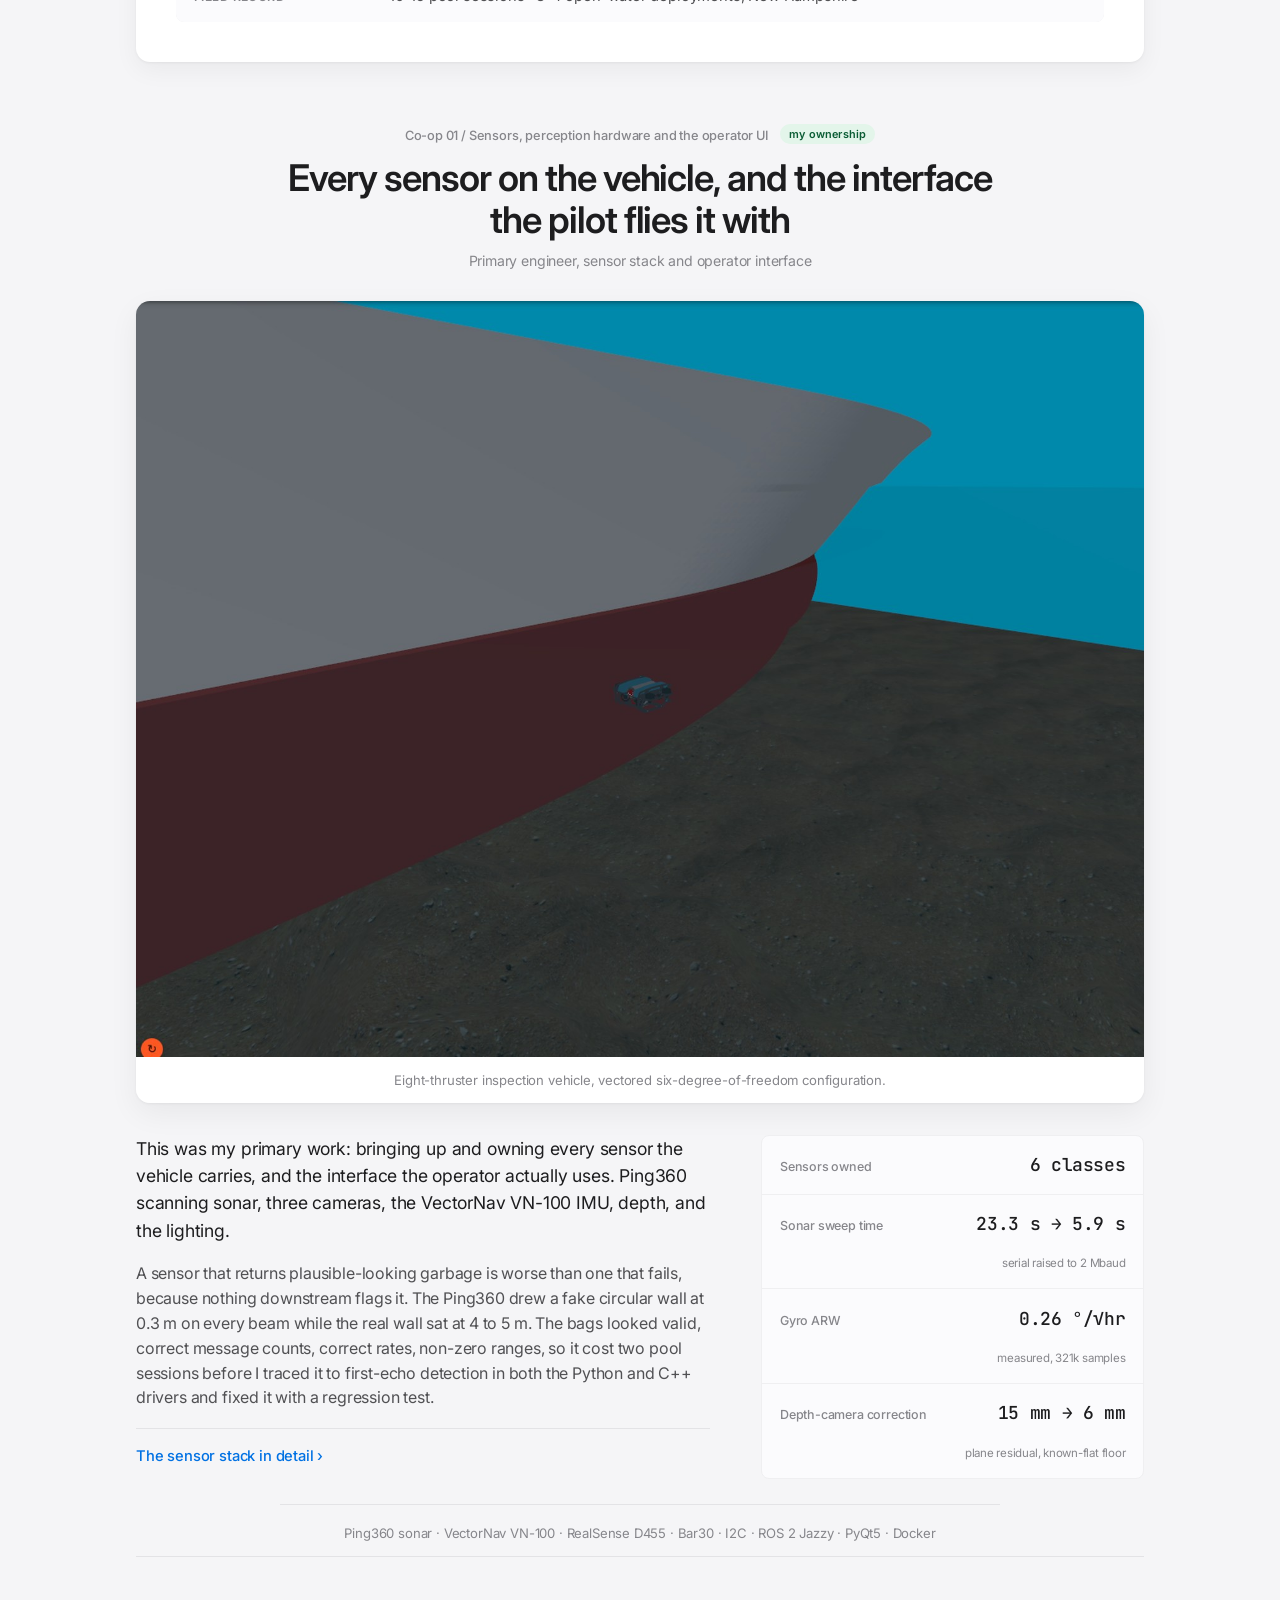
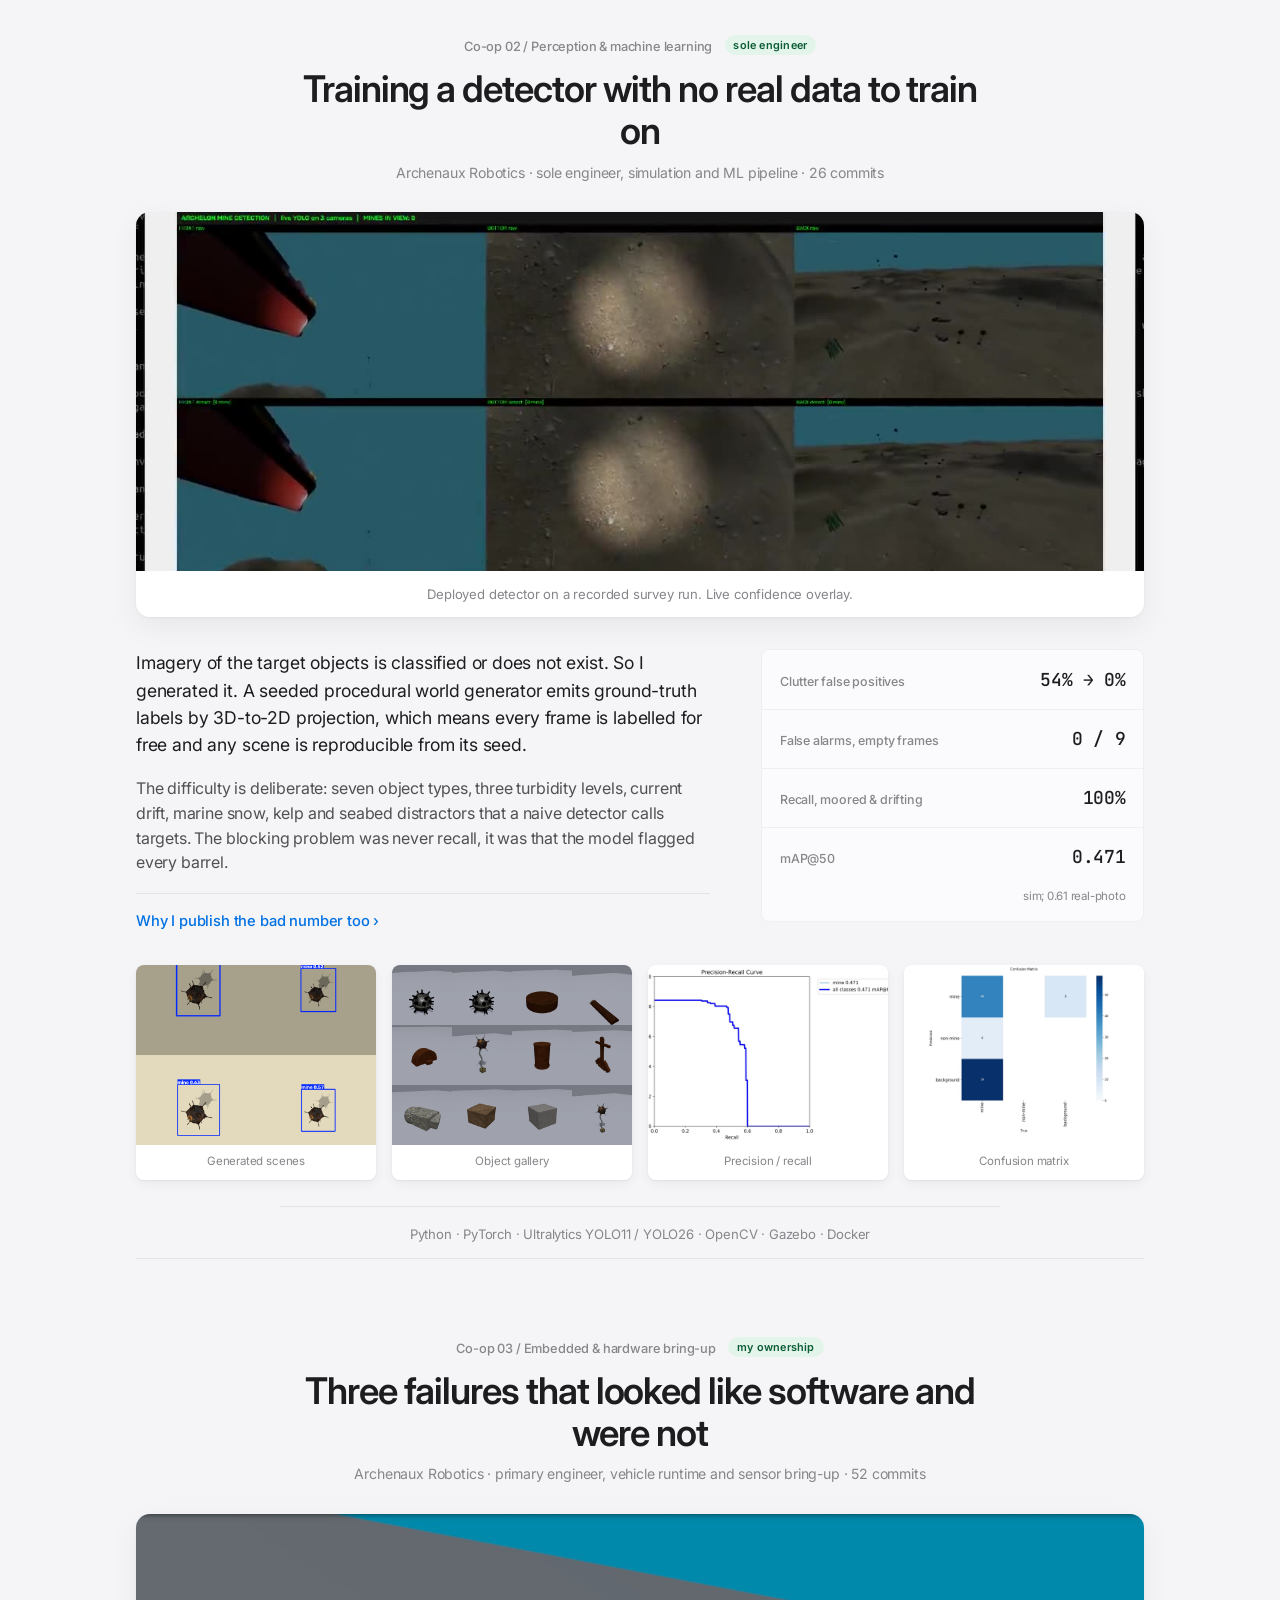
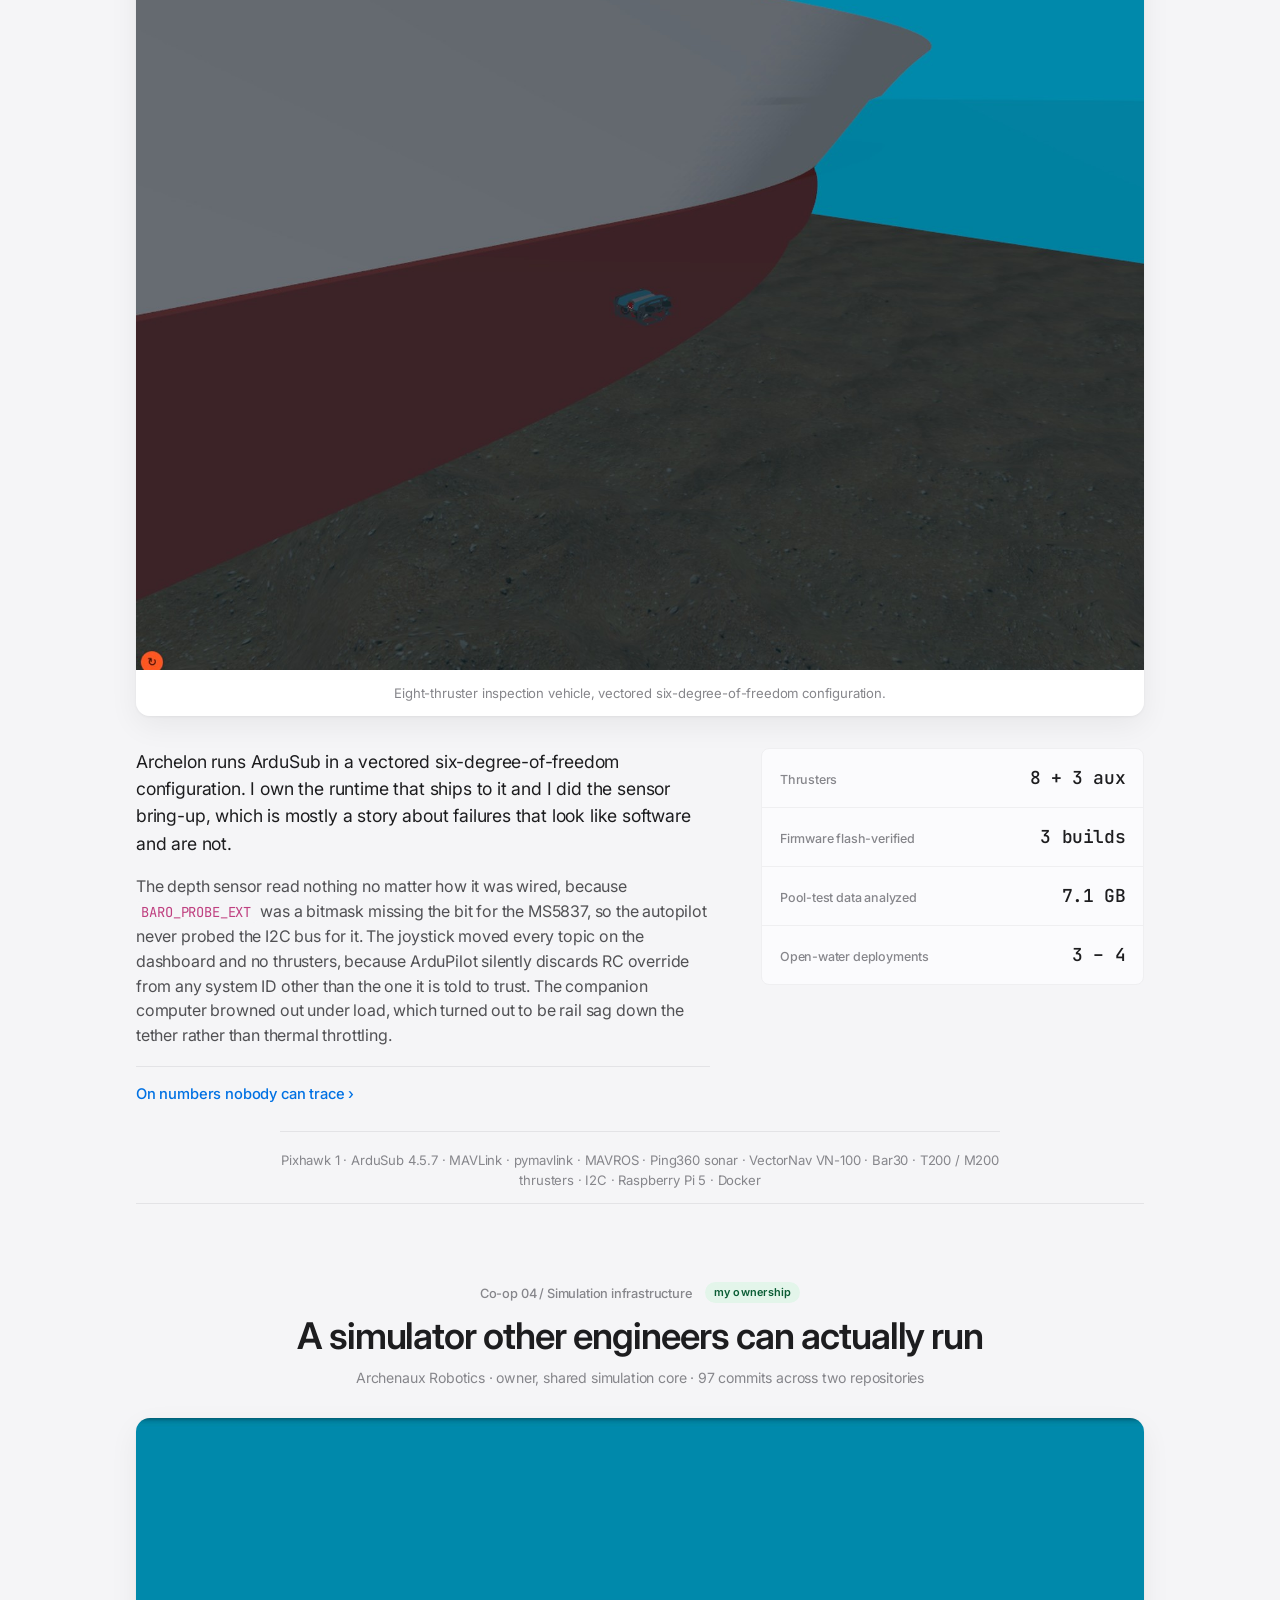
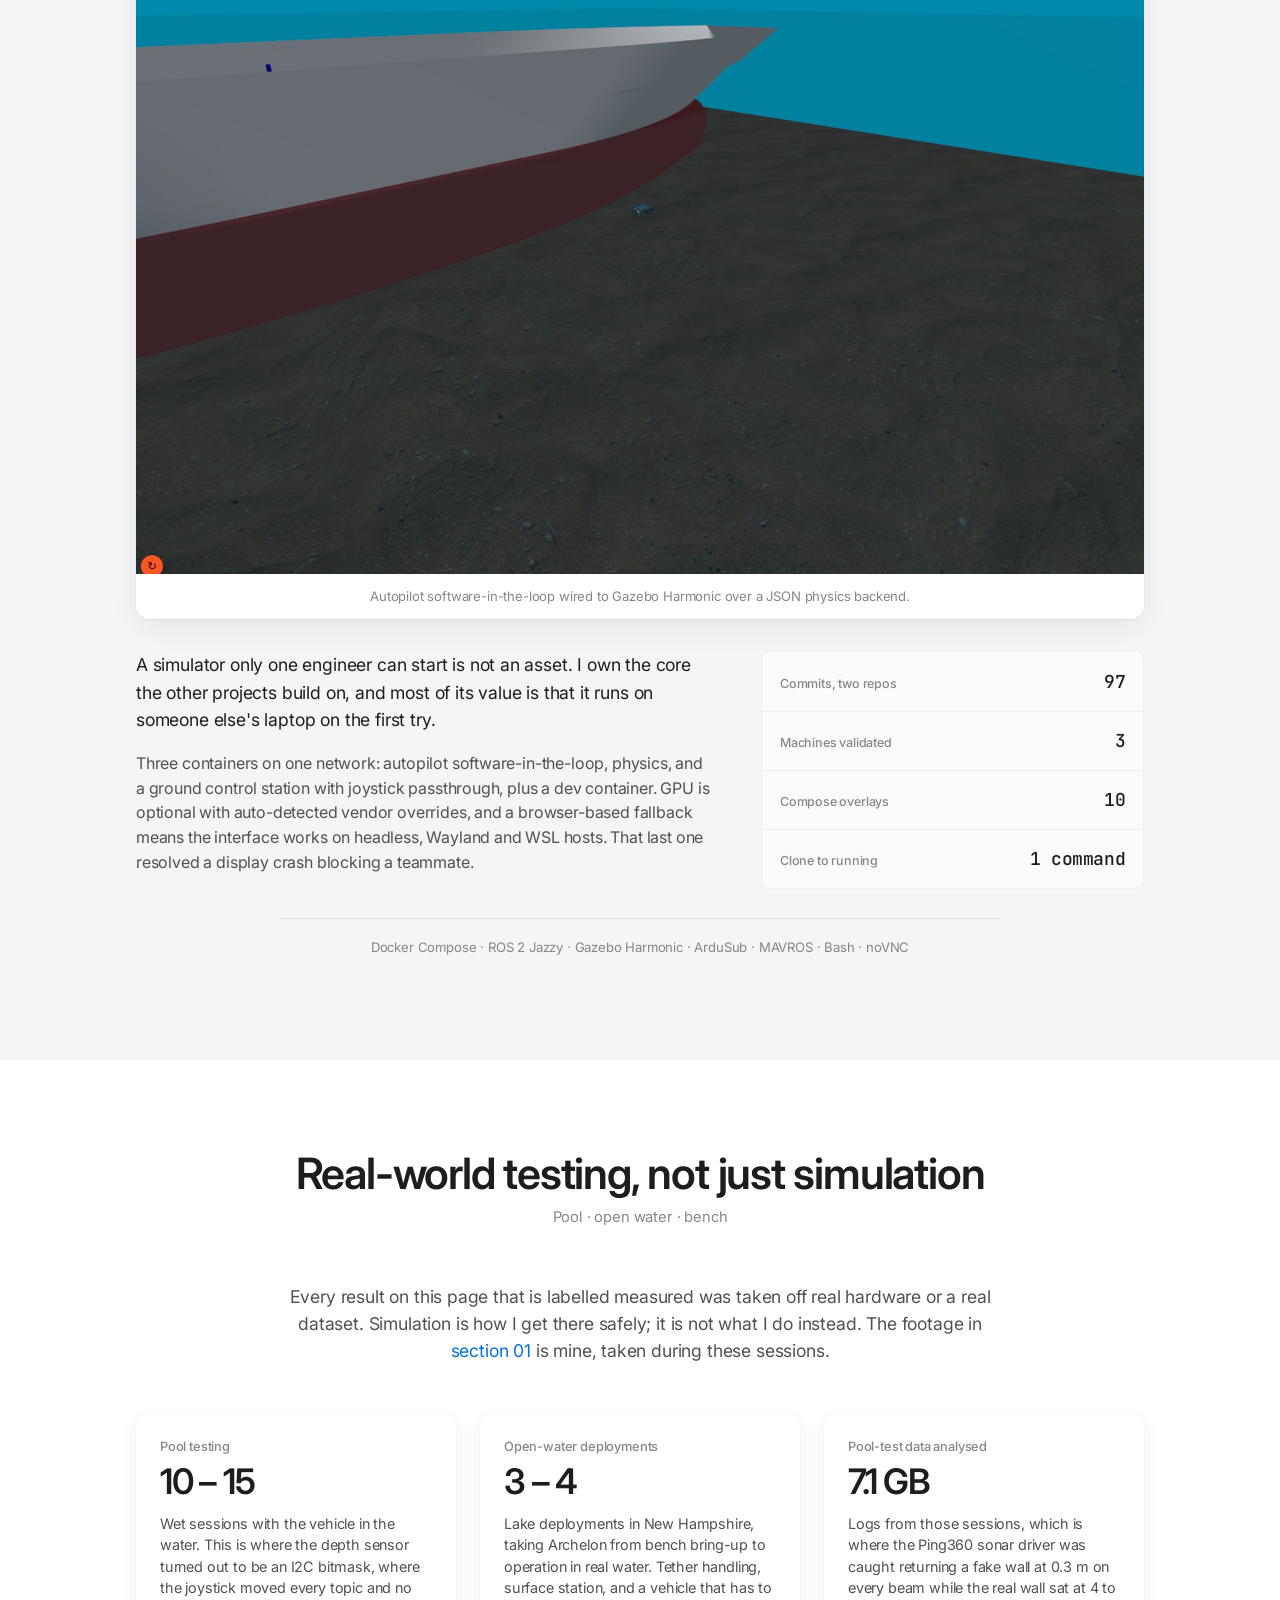
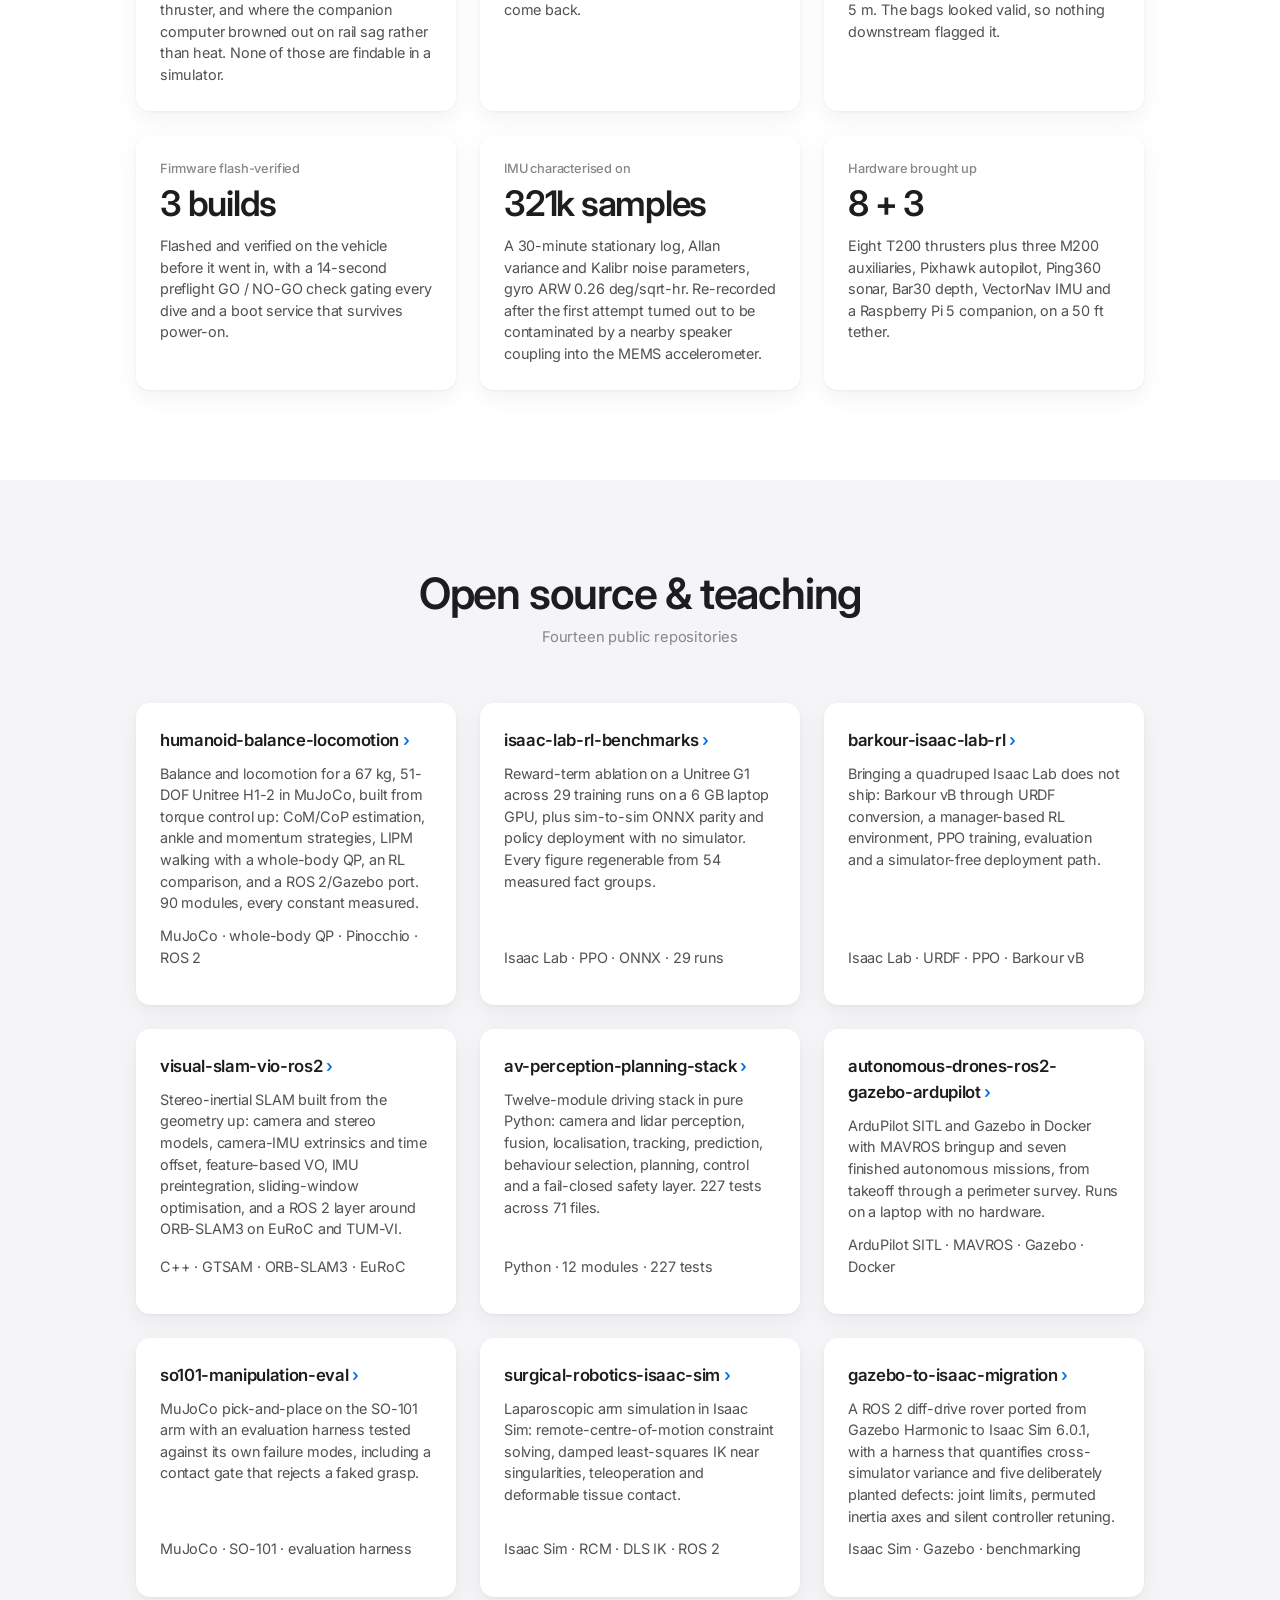
==== commit 9dc8ae32: "Lead the portfolio with real hardware footage, not simulation Ferbin's read of the problem was right" ====
--- a/index.html
+++ b/index.html
@@ -49,13 +49,14 @@
   <div class="nav-inner">
     <a class="nav-name" href="#top">Ferbin&nbsp;Richard</a>
     <nav aria-label="Sections">
-      <a href="#platforms"><span class="n">01</span> Platforms</a>
-      <a href="#work"><span class="n">02</span> Co-op</a>
-      <a href="#field"><span class="n">03</span> Field</a>
-      <a href="#projects"><span class="n">04</span> Projects</a>
-      <a href="#experience"><span class="n">05</span> Experience</a>
-      <a href="#about"><span class="n">06</span> About</a>
-      <a href="#contact"><span class="n">07</span> Contact</a>
+      <a href="#hardware"><span class="n">01</span> Hardware</a>
+      <a href="#platforms"><span class="n">02</span> Platforms</a>
+      <a href="#work"><span class="n">03</span> Co-op</a>
+      <a href="#field"><span class="n">04</span> Field</a>
+      <a href="#projects"><span class="n">05</span> Projects</a>
+      <a href="#experience"><span class="n">06</span> Experience</a>
+      <a href="#about"><span class="n">07</span> About</a>
+      <a href="#contact"><span class="n">08</span> Contact</a>
     </nav>
   </div>
 </header>
@@ -84,7 +85,7 @@
     </p>
 
     <p class="hero-links">
-      <a href="#platforms">See the robots</a>
+      <a href="#hardware">See the robot in the water</a>
       <a href="#work">Read the engineering</a>
       <a href="https://github.com/FERBIN12">GitHub</a>
       <a href="https://www.linkedin.com/in/ferbin12/">LinkedIn</a>
@@ -94,10 +95,154 @@
 </section>
 
 <!-- ===================================================== platforms -->
+<section id="hardware">
+  <div class="wrap">
+    <div class="sec-head">
+      <span class="sec-num">01</span>
+      <h2>The robot, in real water</h2>
+      <span class="sec-note">Archelon &middot; pool and open water &middot; my own footage</span>
+    </div>
+
+    <p class="field-lede">
+      This is the vehicle I worked on during my co-op, in the water, with the sensor stack I
+      owned. Everything below is footage I took on site. The simulation work further down is
+      how I got here safely, not a substitute for it.
+    </p>
+
+    <div class="morph-grid">
+
+      <article class="morph">
+        <div class="morph-media">
+          <span class="morph-tag">Pool &middot; sensor stack</span>
+          <video muted loop playsinline preload="metadata"
+                 aria-label="Close-up of the Archelon ROV at the pool edge showing thrusters, scanning sonar, cameras and lights">
+            <source src="assets/real/rov_closeup_hardware.mp4" type="video/mp4"></video>
+        </div>
+        <div class="morph-body">
+          <h3>The stack I was responsible for</h3>
+          <p>
+            Ping360 scanning sonar, three cameras, a VectorNav VN-100, Bar30 depth and the
+            lighting rig. This is the hardware behind the driver bug where the sonar reported a
+            wall at 0.3&nbsp;m while the real wall sat at 4&nbsp;to&nbsp;5&nbsp;m.
+          </p>
+          <span class="morph-stack">T200 thrusters &middot; Ping360 &middot; VN-100 &middot; Bar30</span>
+        </div>
+      </article>
+
+      <article class="morph">
+        <div class="morph-media wide">
+          <span class="morph-tag">Lake &middot; live detection</span>
+          <video muted loop playsinline preload="none"
+                 aria-label="Three-camera lake footage with the object detector running live, showing mine and not-mine classifications">
+            <source src="assets/real/detector_lake_mine.mp4" type="video/mp4"></video>
+        </div>
+        <div class="morph-body">
+          <h3>The detector running on the vehicle</h3>
+          <p>
+            Three cameras at once in murky lake water. The model was trained entirely on a
+            seeded procedural world that emits its own labels by 3D-to-2D projection, so it
+            never saw a real frame in training, and reached 0.969&nbsp;mAP@50.
+          </p>
+          <span class="morph-stack">YOLO11 &middot; synthetic-only training &middot; 3 cameras</span>
+        </div>
+      </article>
+
+      <article class="morph">
+        <div class="morph-media wide">
+          <span class="morph-tag">Lake &middot; rejecting clutter</span>
+          <video muted loop playsinline preload="none"
+                 aria-label="Detector marking submerged vegetation as not-mine rather than raising a false positive">
+            <source src="assets/real/detector_lake_reject.mp4" type="video/mp4"></video>
+        </div>
+        <div class="morph-body">
+          <h3>Saying no is the hard part</h3>
+          <p>
+            Weeds and silt marked <em>not_mine</em> instead of firing. Getting clutter false
+            positives from 54% to 0% across three model generations took more work than raising
+            precision on the targets themselves.
+          </p>
+          <span class="morph-stack">54% &rarr; 0% clutter false positives</span>
+        </div>
+      </article>
+
+      <article class="morph">
+        <div class="morph-media">
+          <span class="morph-tag">Pool &middot; FPV piloting</span>
+          <video muted loop playsinline preload="none"
+                 aria-label="Piloting the ROV through a head-mounted display with a hand controller">
+            <source src="assets/real/fpv_piloting_pool.mp4" type="video/mp4"></video>
+        </div>
+        <div class="morph-body">
+          <h3>Flying it from the camera feed</h3>
+          <p>
+            Head-mounted display and a hand controller, driving the vehicle on the video feed
+            rather than by line of sight. The operator interface on the other end of this is
+            the PyQt UI I built.
+          </p>
+          <span class="morph-stack">MAVLink &middot; joystick piloting &middot; PyQt UI</span>
+        </div>
+      </article>
+
+      <article class="morph">
+        <div class="morph-media">
+          <span class="morph-tag">Open water &middot; New Hampshire</span>
+          <video muted loop playsinline preload="none"
+                 aria-label="Open-water lake deployment with the surface station laptop on a boat console">
+            <source src="assets/real/lake_deployment_boat.mp4" type="video/mp4"></video>
+        </div>
+        <div class="morph-body">
+          <h3>Off the boat, into a real lake</h3>
+          <p>
+            Surface station on the console, tether over the side, no pool wall to stop the
+            vehicle. Three to four of these deployments, which is where tether handling and
+            recovery stop being theoretical.
+          </p>
+          <span class="morph-stack">Surface station &middot; tether ops &middot; recovery</span>
+        </div>
+      </article>
+
+      <article class="morph">
+        <div class="morph-media">
+          <span class="morph-tag">Pool &middot; team testing</span>
+          <video muted loop playsinline preload="none"
+                 aria-label="Two engineers on the pool deck operating the vehicle during a wet test">
+            <source src="assets/real/team_pool_testing.mp4" type="video/mp4"></video>
+        </div>
+        <div class="morph-body">
+          <h3>Wet testing with the team</h3>
+          <p>
+            Ten to fifteen pool sessions. This is where a dead depth sensor turned out to be a
+            missing bit in an I2C probe mask, and where the joystick moved every topic and not
+            one thruster.
+          </p>
+          <span class="morph-stack">10&ndash;15 sessions &middot; 7.1 GB analysed</span>
+        </div>
+      </article>
+
+    </div>
+
+    <div class="bench-strip">
+      <figure>
+        <img src="assets/img/real/rov_bench_hero.jpg" alt="Archelon ROV on the bench showing four thruster nozzles and dome lights" loading="lazy">
+        <figcaption>Bench, between dives</figcaption>
+      </figure>
+      <figure>
+        <img src="assets/img/real/rov_brushes_front.jpg" alt="Front view of the vehicle with hull-cleaning brushes and lights" loading="lazy">
+        <figcaption>Hull-cleaning brushes fitted</figcaption>
+      </figure>
+      <figure>
+        <img src="assets/img/real/rov_bench_three_quarter.jpg" alt="Three-quarter view of the vehicle with tether attached" loading="lazy">
+        <figcaption>Tether and tracks</figcaption>
+      </figure>
+    </div>
+
+  </div>
+</section>
+
 <section id="platforms">
   <div class="wrap">
     <div class="sec-head">
-      <span class="sec-num">01</span>
+      <span class="sec-num">02</span>
       <h2>Every robot I have written software for</h2>
       <span class="sec-note">Twelve clips, captured from simulations I built</span>
     </div>
@@ -280,7 +425,7 @@
 <section id="work">
   <div class="wrap">
     <div class="sec-head">
-      <span class="sec-num">02</span>
+      <span class="sec-num">03</span>
       <h2>The co-op: Archenaux Robotics</h2>
       <span class="sec-note">June &ndash; Sep 2026 &middot; Boston, MA</span>
     </div>
@@ -530,7 +675,7 @@
 <section id="field">
   <div class="wrap">
     <div class="sec-head">
-      <span class="sec-num">03</span>
+      <span class="sec-num">04</span>
       <h2>Real-world testing, not just simulation</h2>
       <span class="sec-note">Pool &middot; open water &middot; bench</span>
     </div>
@@ -538,6 +683,7 @@
     <p class="field-lede">
       Every result on this page that is labelled measured was taken off real hardware or a
       real dataset. Simulation is how I get there safely; it is not what I do instead.
+      The footage in <a href="#hardware">section 01</a> is mine, taken during these sessions.
     </p>
 
     <div class="field-grid">
@@ -606,7 +752,7 @@
 <section id="projects">
   <div class="wrap">
     <div class="sec-head">
-      <span class="sec-num">04</span>
+      <span class="sec-num">05</span>
       <h2>Open source &amp; teaching</h2>
       <span class="sec-note">Fourteen public repositories</span>
     </div>
@@ -725,7 +871,7 @@
 <section id="experience">
   <div class="wrap">
     <div class="sec-head">
-      <span class="sec-num">05</span>
+      <span class="sec-num">06</span>
       <h2>Experience &amp; education</h2>
     </div>
 
@@ -814,7 +960,7 @@
 <section id="about">
   <div class="wrap">
     <div class="sec-head">
-      <span class="sec-num">06</span>
+      <span class="sec-num">07</span>
       <h2>About</h2>
     </div>
 
@@ -900,7 +1046,7 @@
 <section id="contact">
   <div class="wrap">
     <div class="sec-head">
-      <span class="sec-num">07</span>
+      <span class="sec-num">08</span>
       <h2>Contact</h2>
       <span class="sec-note">Open to 2027 new-grad roles</span>
     </div>
--- a/site.css
+++ b/site.css
@@ -491,3 +491,41 @@
   /* Floating a circle beside 4-line paragraphs gets cramped on a phone. */
   .portrait { float: none; margin: 0 auto 1.5rem; }
 }
+
+/* ---------------------------------------------- bench stills (real hardware)
+   Added 2026-09-21 with Ferbin's own co-op photography. The portfolio read as
+   sim-only because every visual was a simulator capture; these are the vehicle
+   on the bench between dives. Portrait-orientation phone stills, so the strip
+   caps their height rather than letting a 1200x1600 image dominate the page. */
+.bench-strip {
+  display: grid; gap: clamp(.8rem, 2vw, 1.4rem);
+  grid-template-columns: repeat(auto-fit, minmax(240px, 1fr));
+  margin-top: clamp(1.2rem, 3vw, 2rem);
+}
+.bench-strip figure {
+  margin: 0; border-radius: var(--r); overflow: hidden; background: var(--bg-soft);
+  box-shadow: 0 1px 3px rgba(0,0,0,.05), 0 8px 24px rgba(0,0,0,.05);
+}
+.bench-strip img {
+  width: 100%; height: 300px; object-fit: cover; display: block;
+}
+.bench-strip figcaption {
+  font-size: .78rem; color: var(--muted);
+  padding: .6rem .85rem .75rem;
+}
+@media (max-width: 640px) {
+  .bench-strip img { height: 220px; }
+}
+
+/* The detector clips are 1920x440 (three camera panes side by side). The card's
+   16/10 media box crops CAM LEFT and CAM RIGHT away, which loses the whole point
+   of the shot, so those cards get a wide box and contain rather than cover. */
+.morph-media.wide { aspect-ratio: 1920 / 440; }
+.morph-media.wide video { object-fit: contain; background: #0d0d0f; }
+/* A wide (short) media box leaves a tall gap under its text, because the grid row
+   is sized by the 16/10 card beside it. Letting these cards span the full row
+   width keeps the three-camera view uncropped without the dead space. */
+@media (min-width: 720px) {
+  .morph:has(.morph-media.wide) { grid-column: 1 / -1; }
+  .morph:has(.morph-media.wide) .morph-media.wide video { object-fit: cover; }
+}
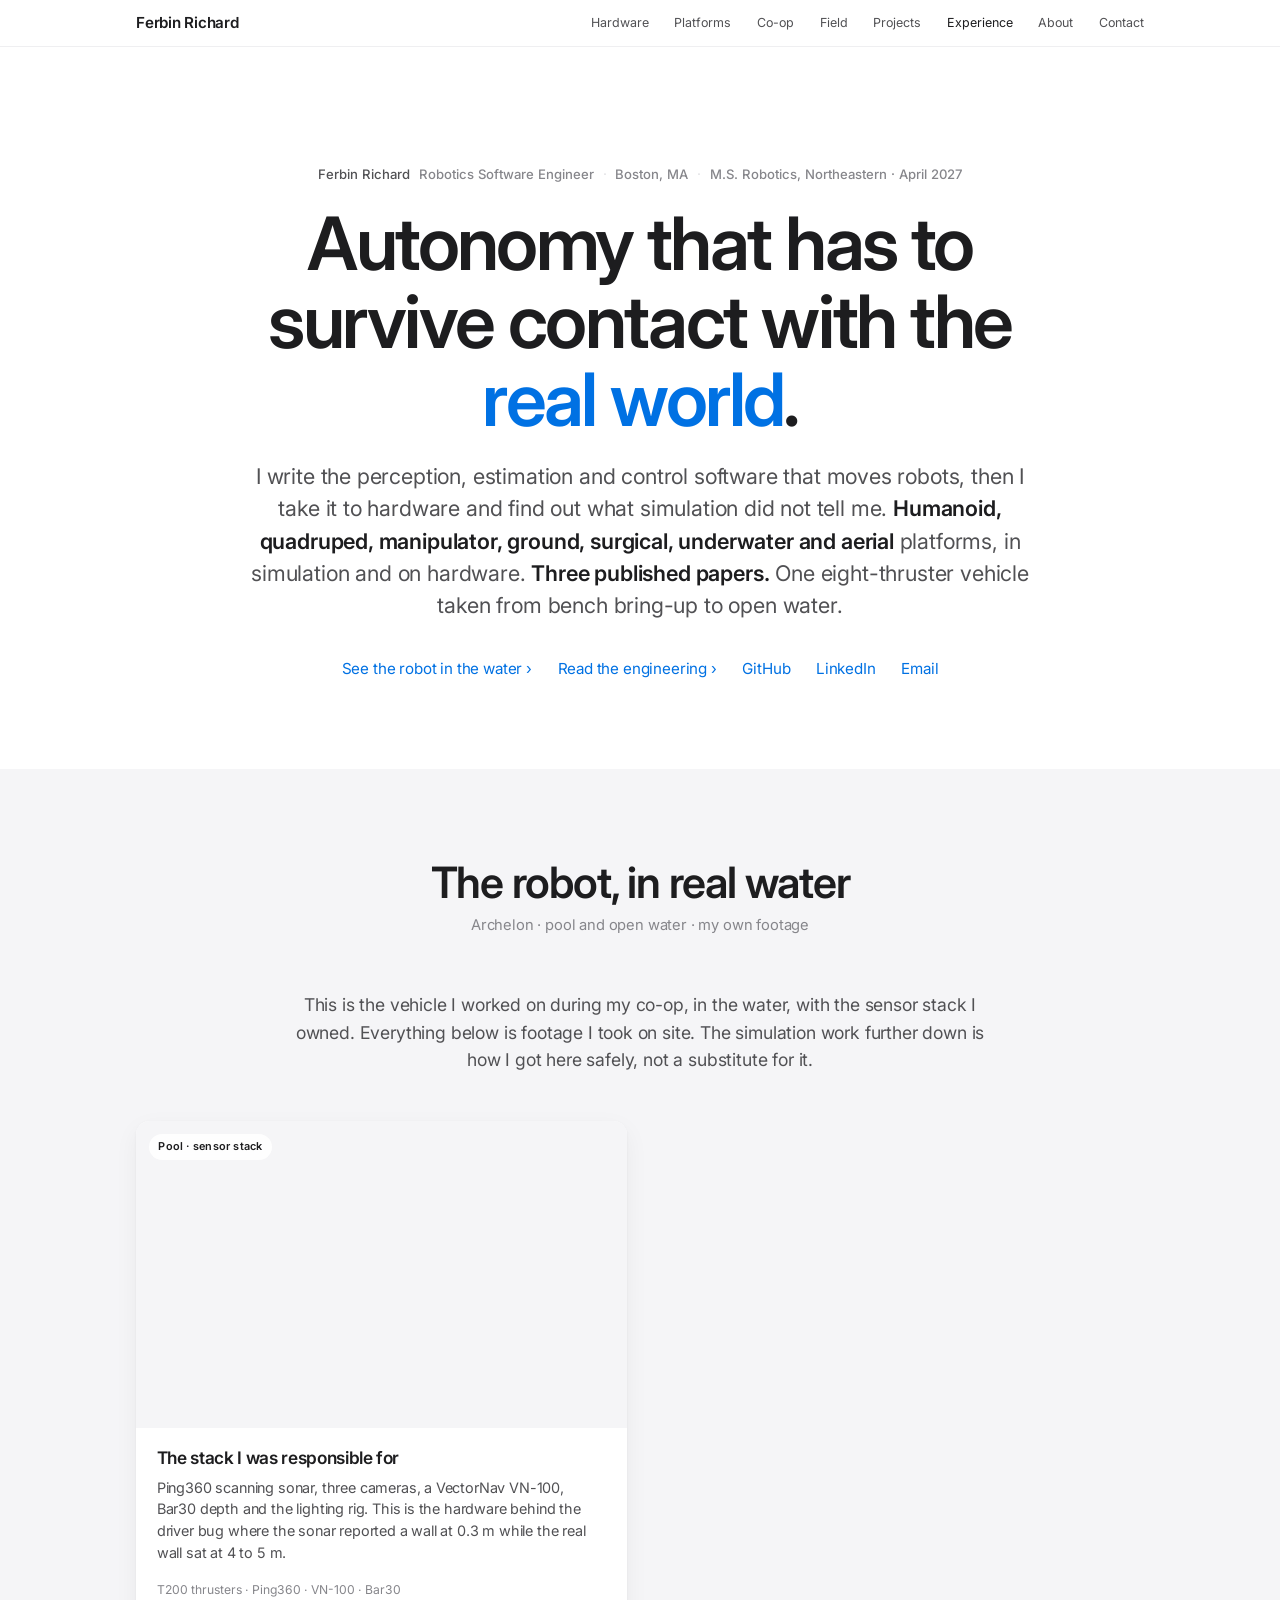
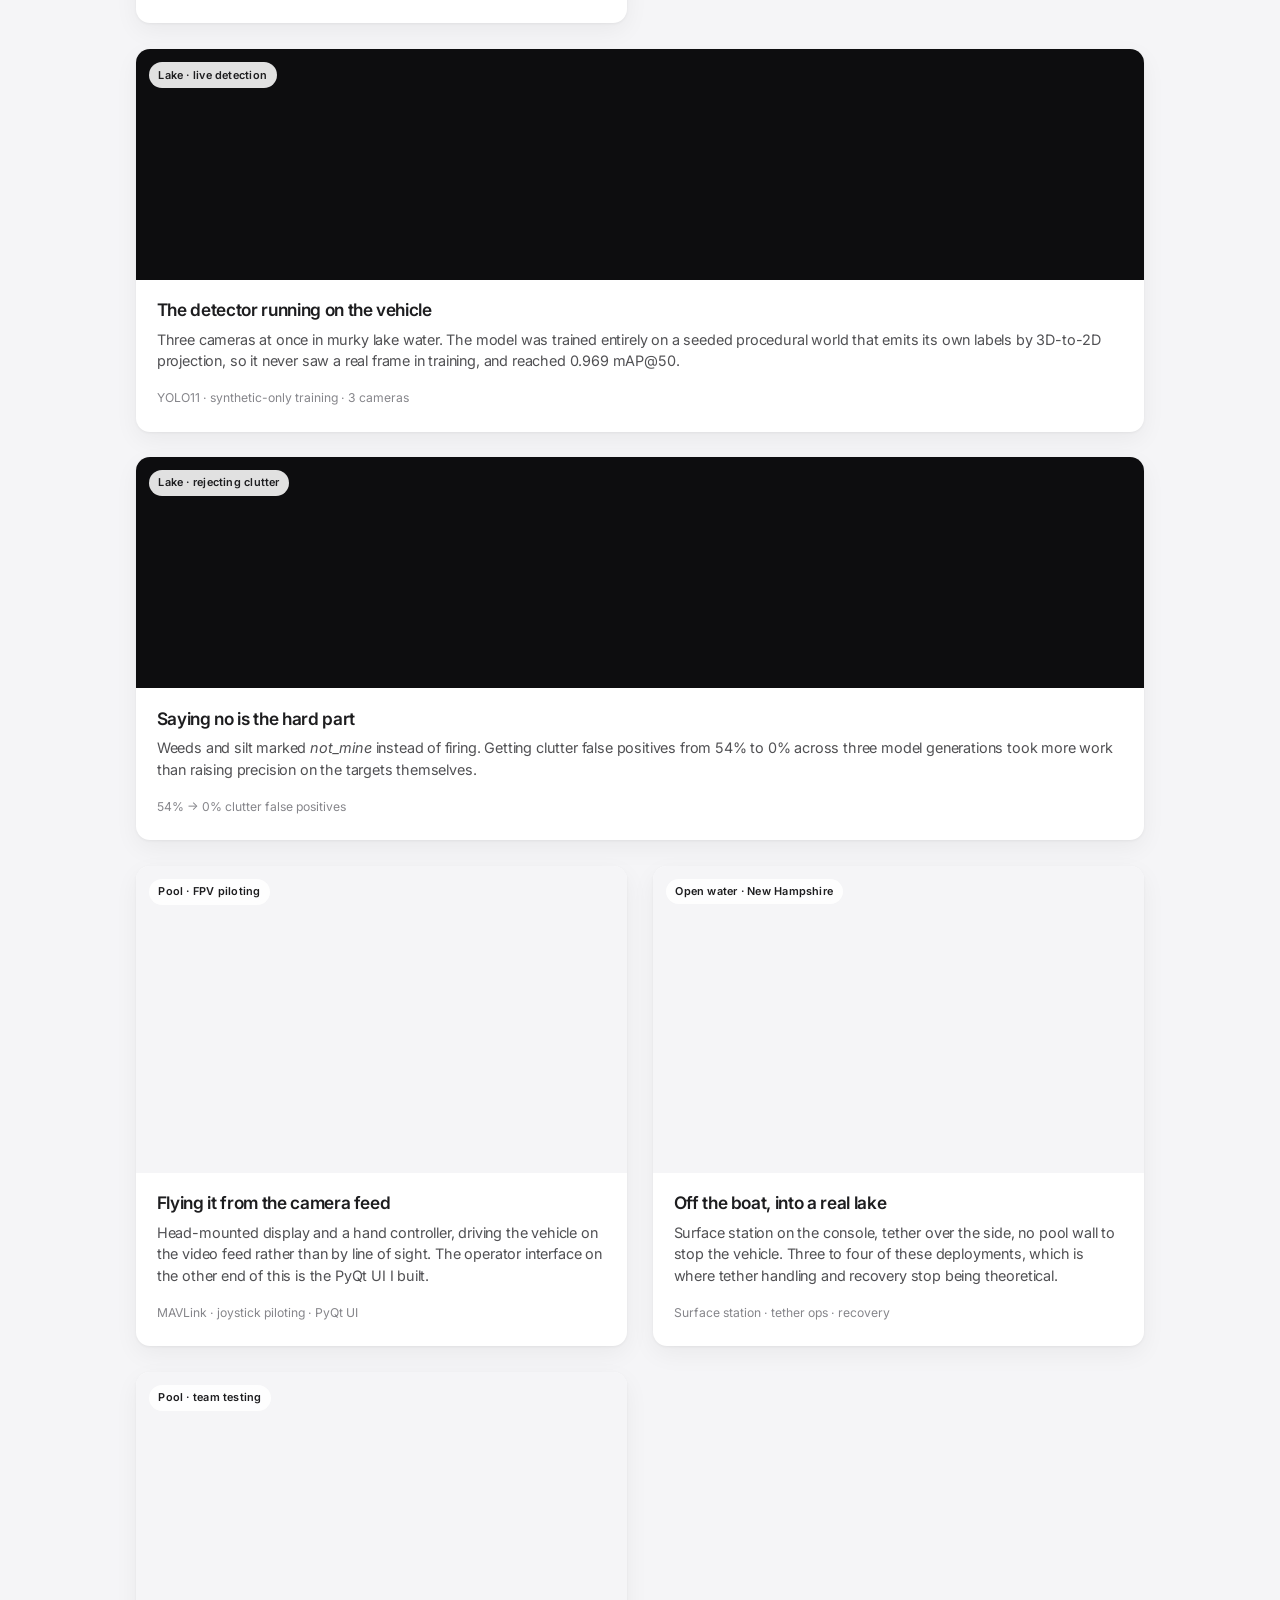
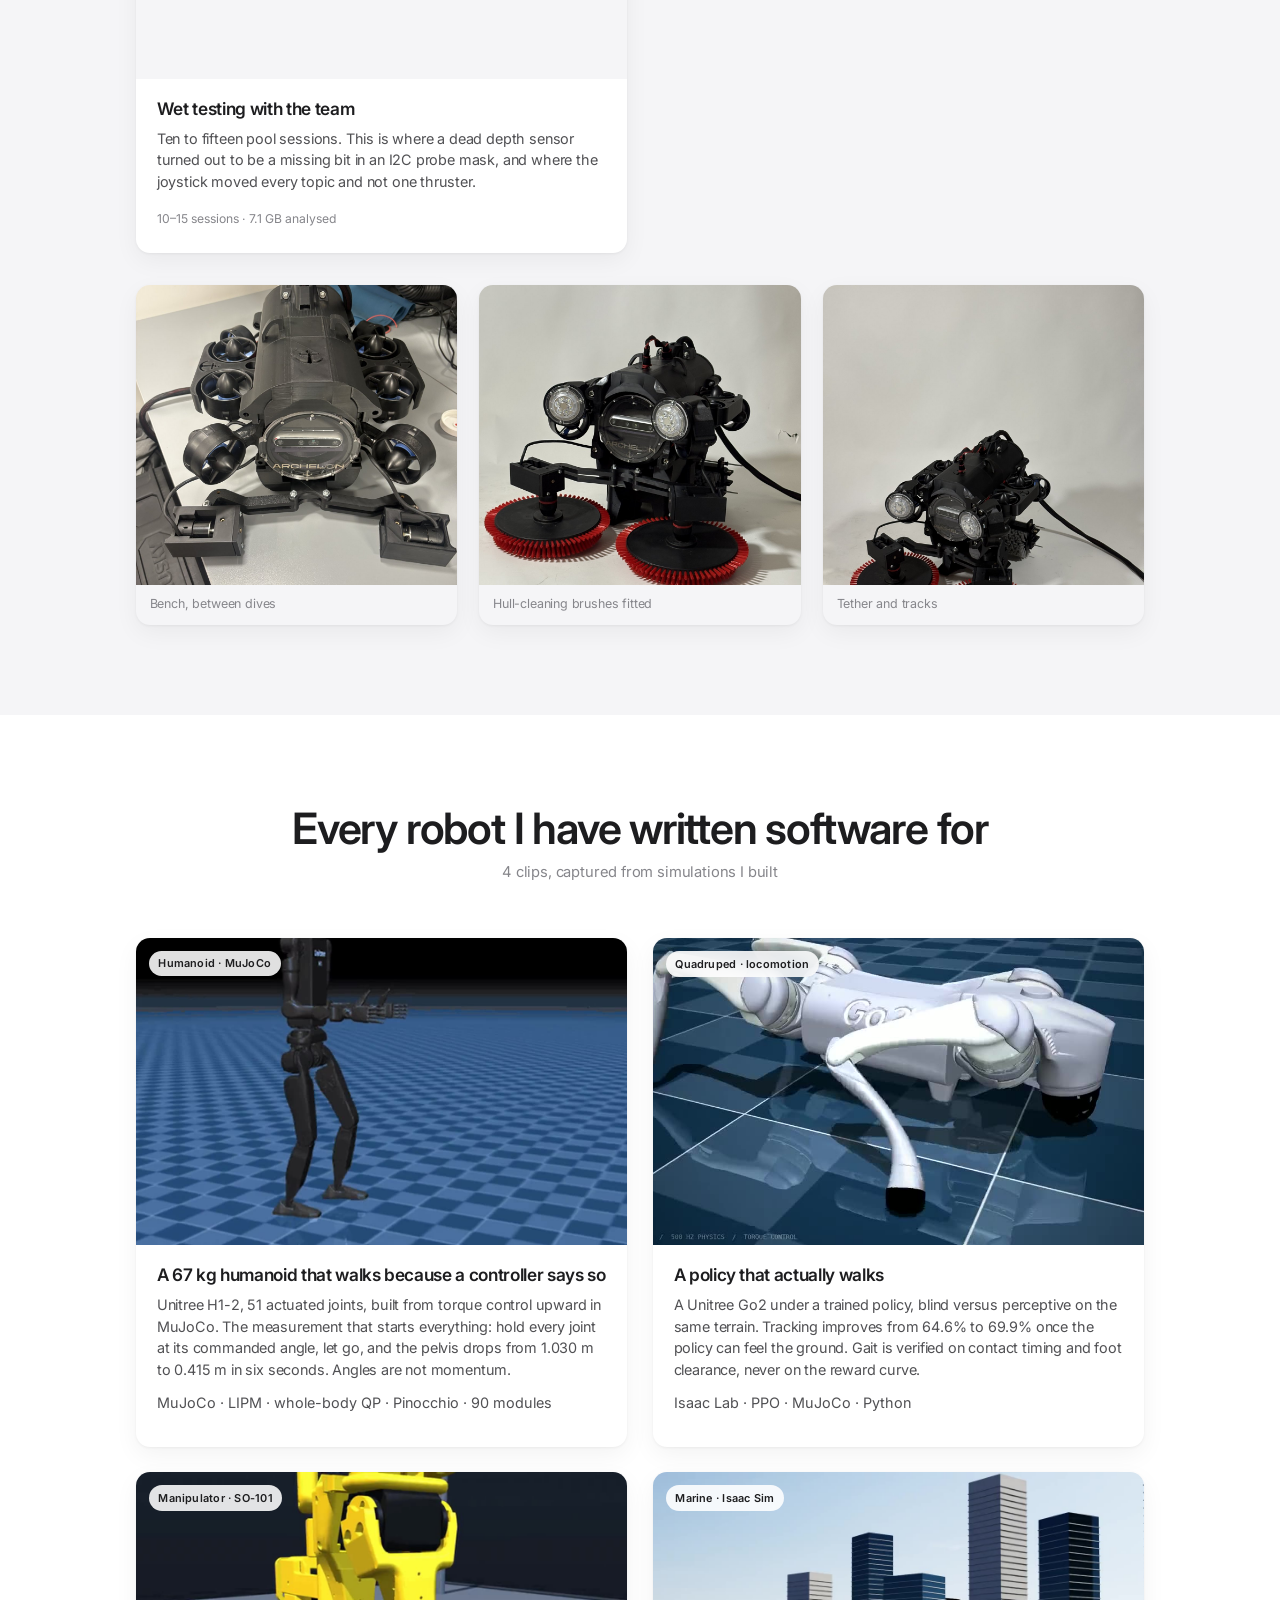
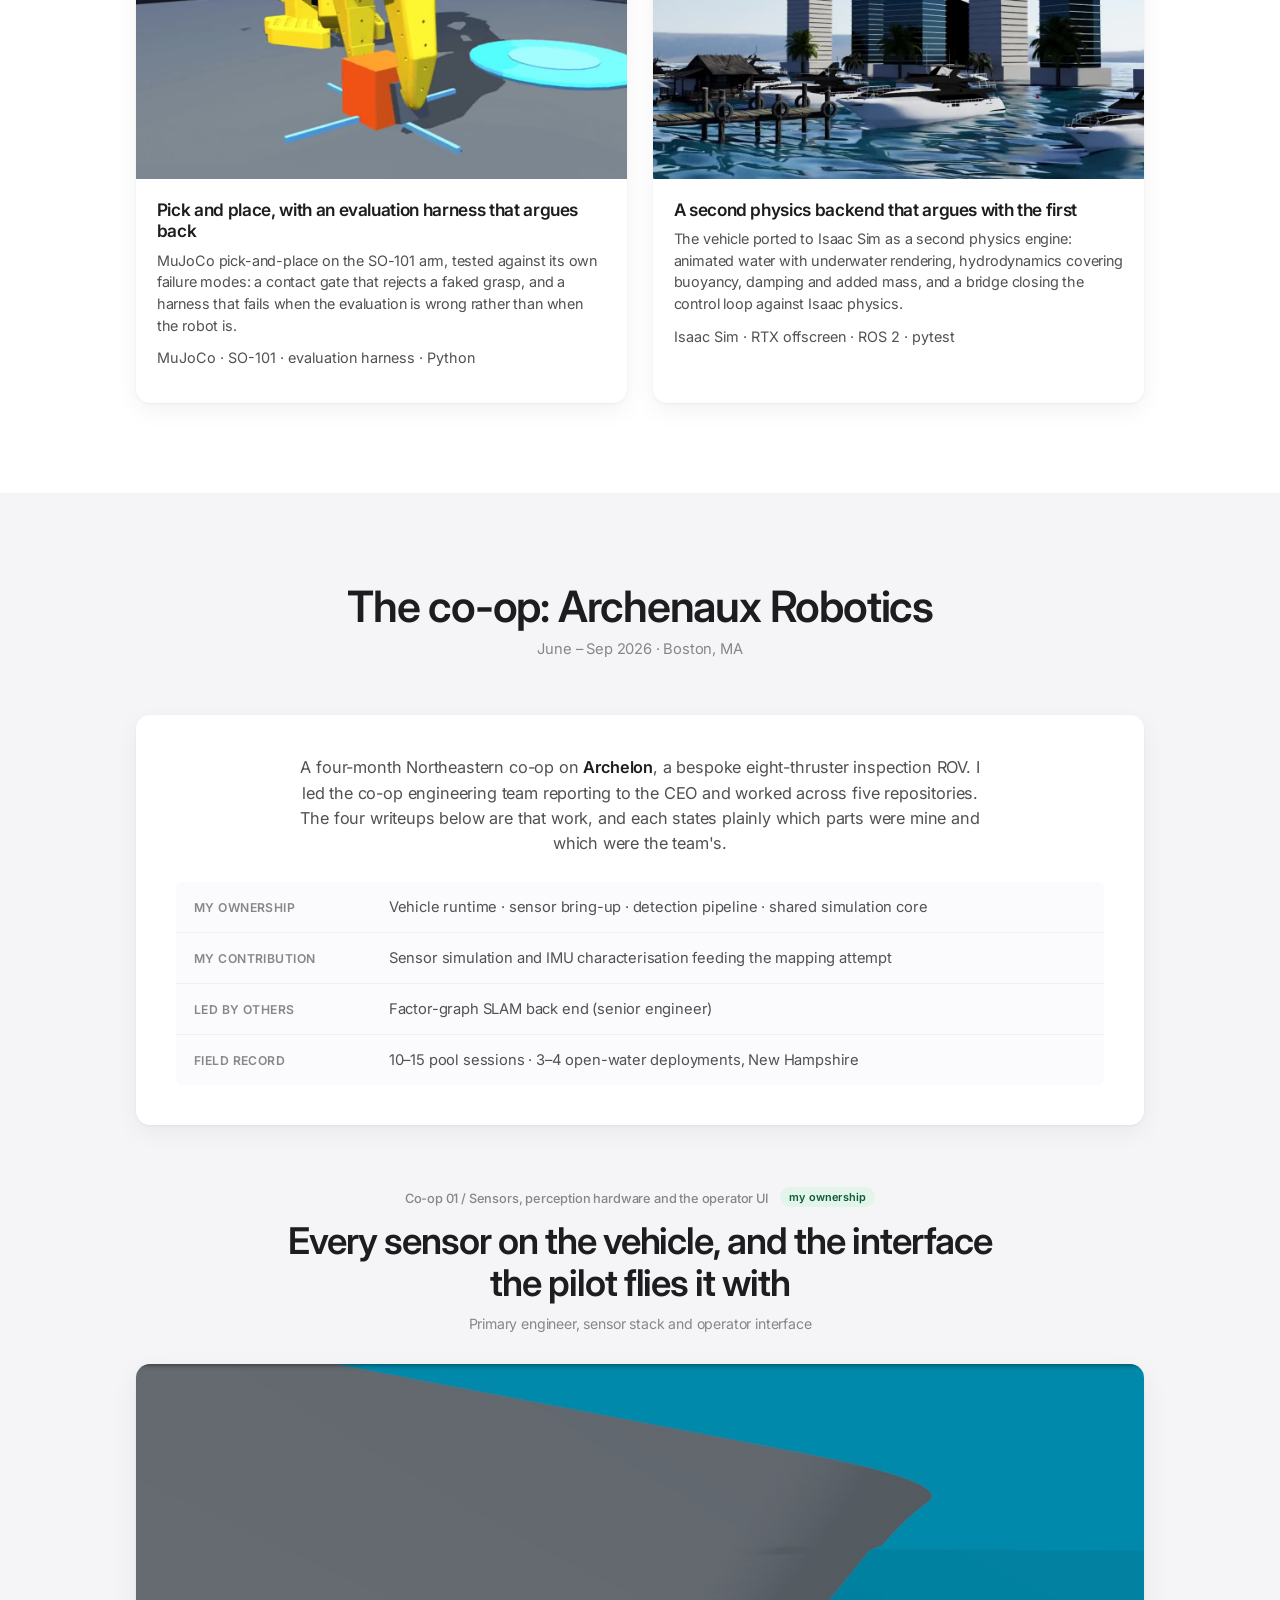
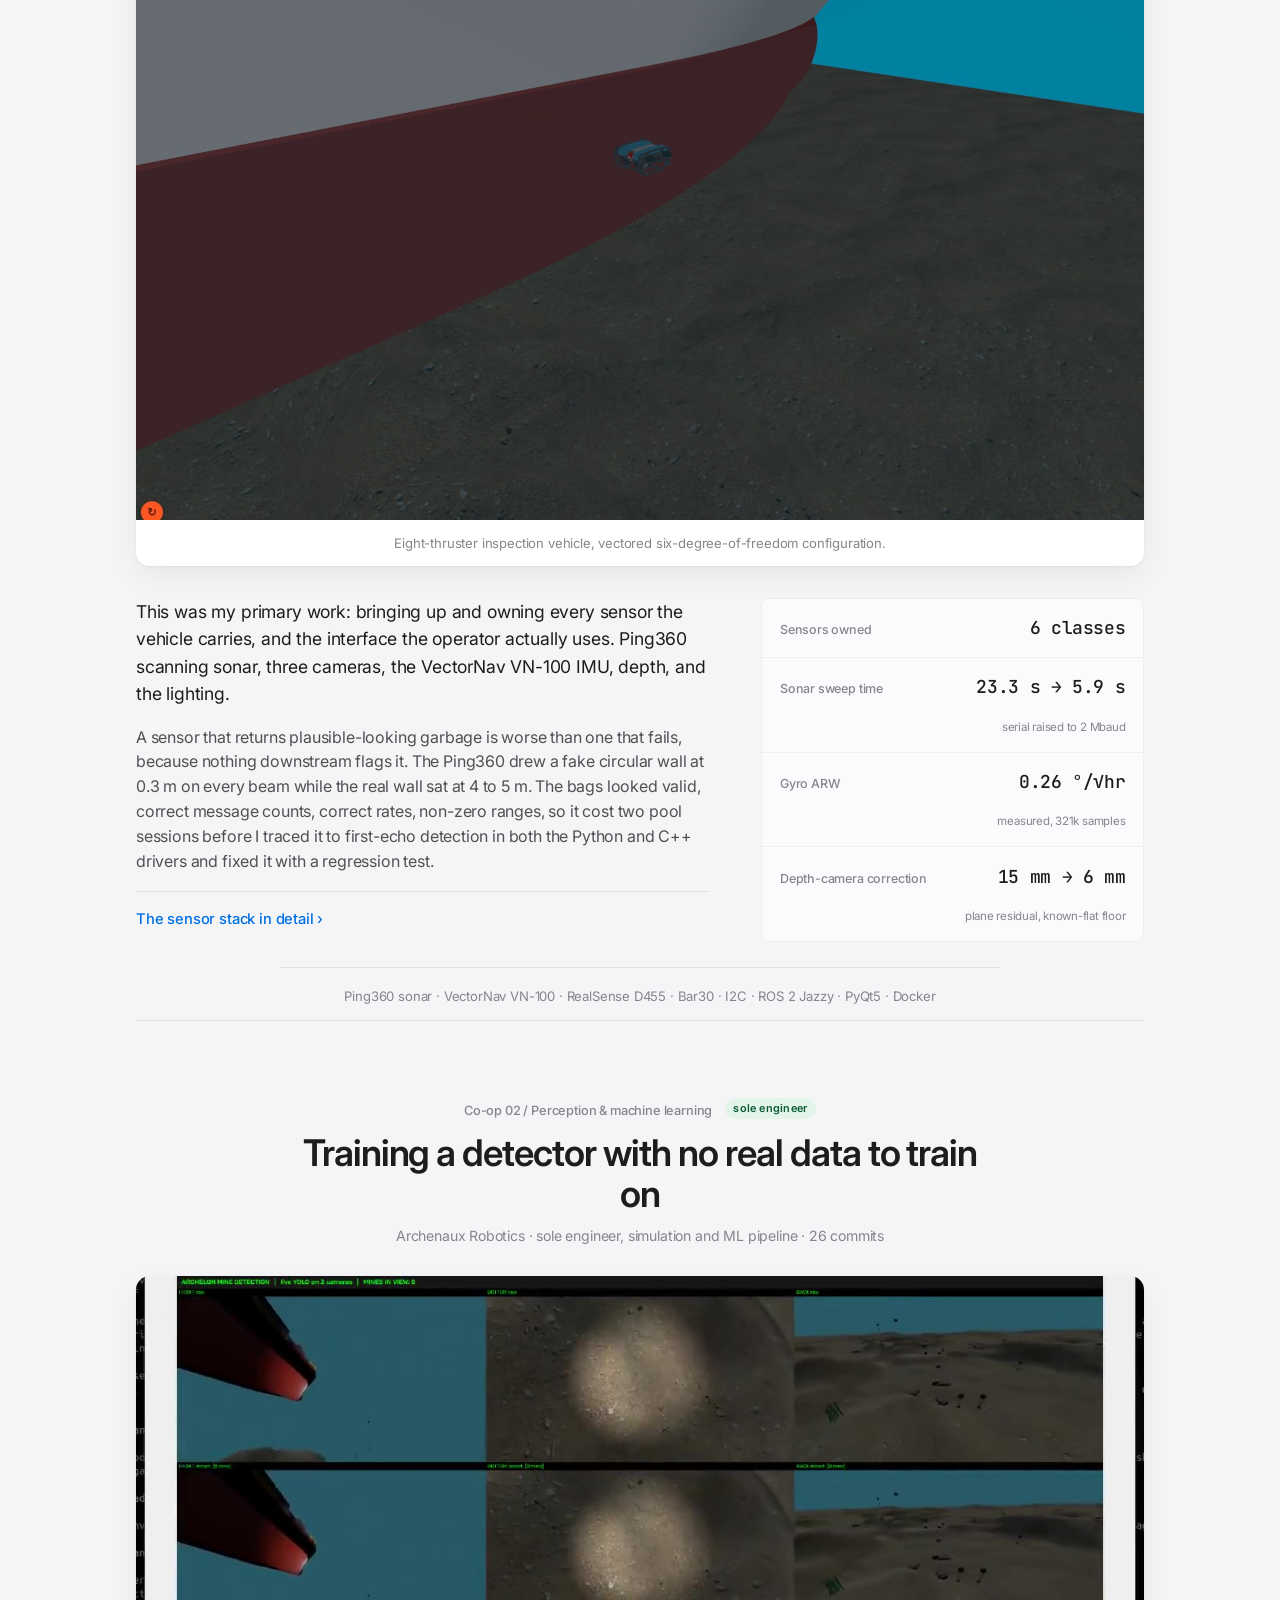
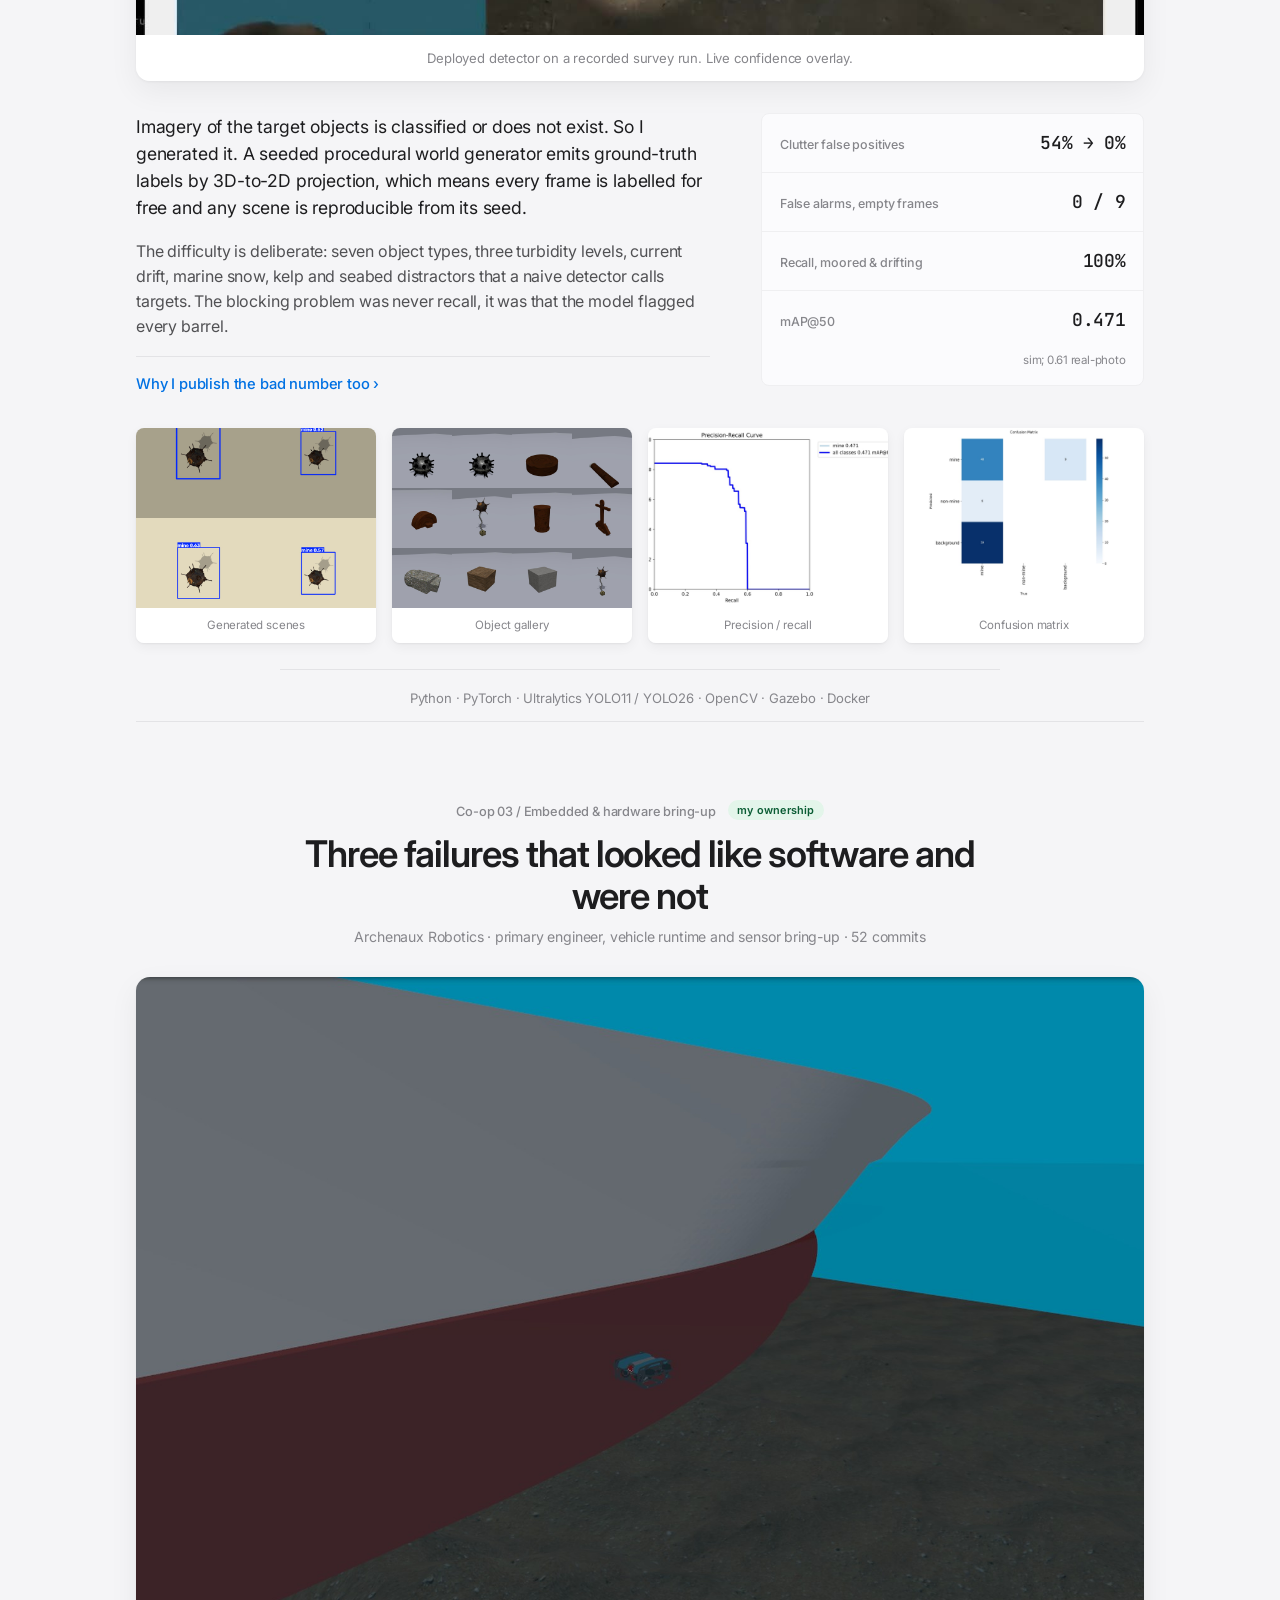
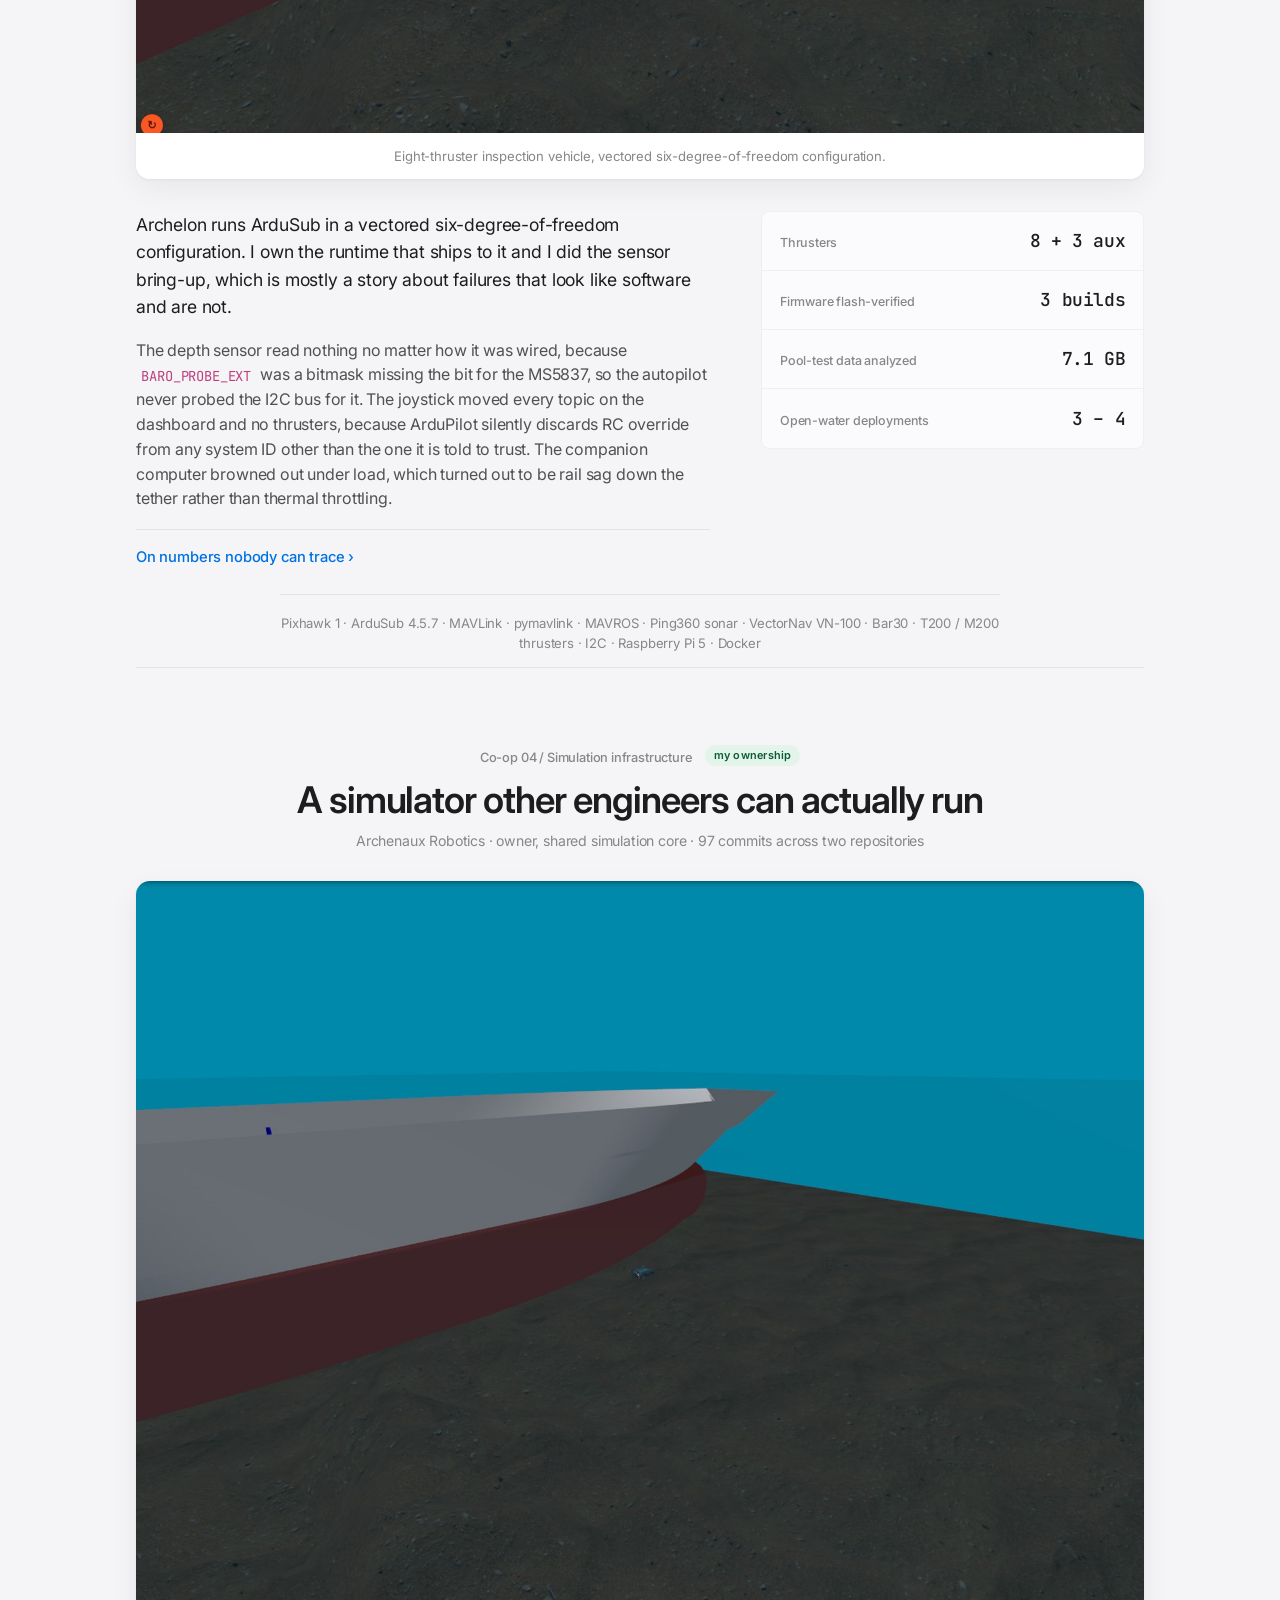
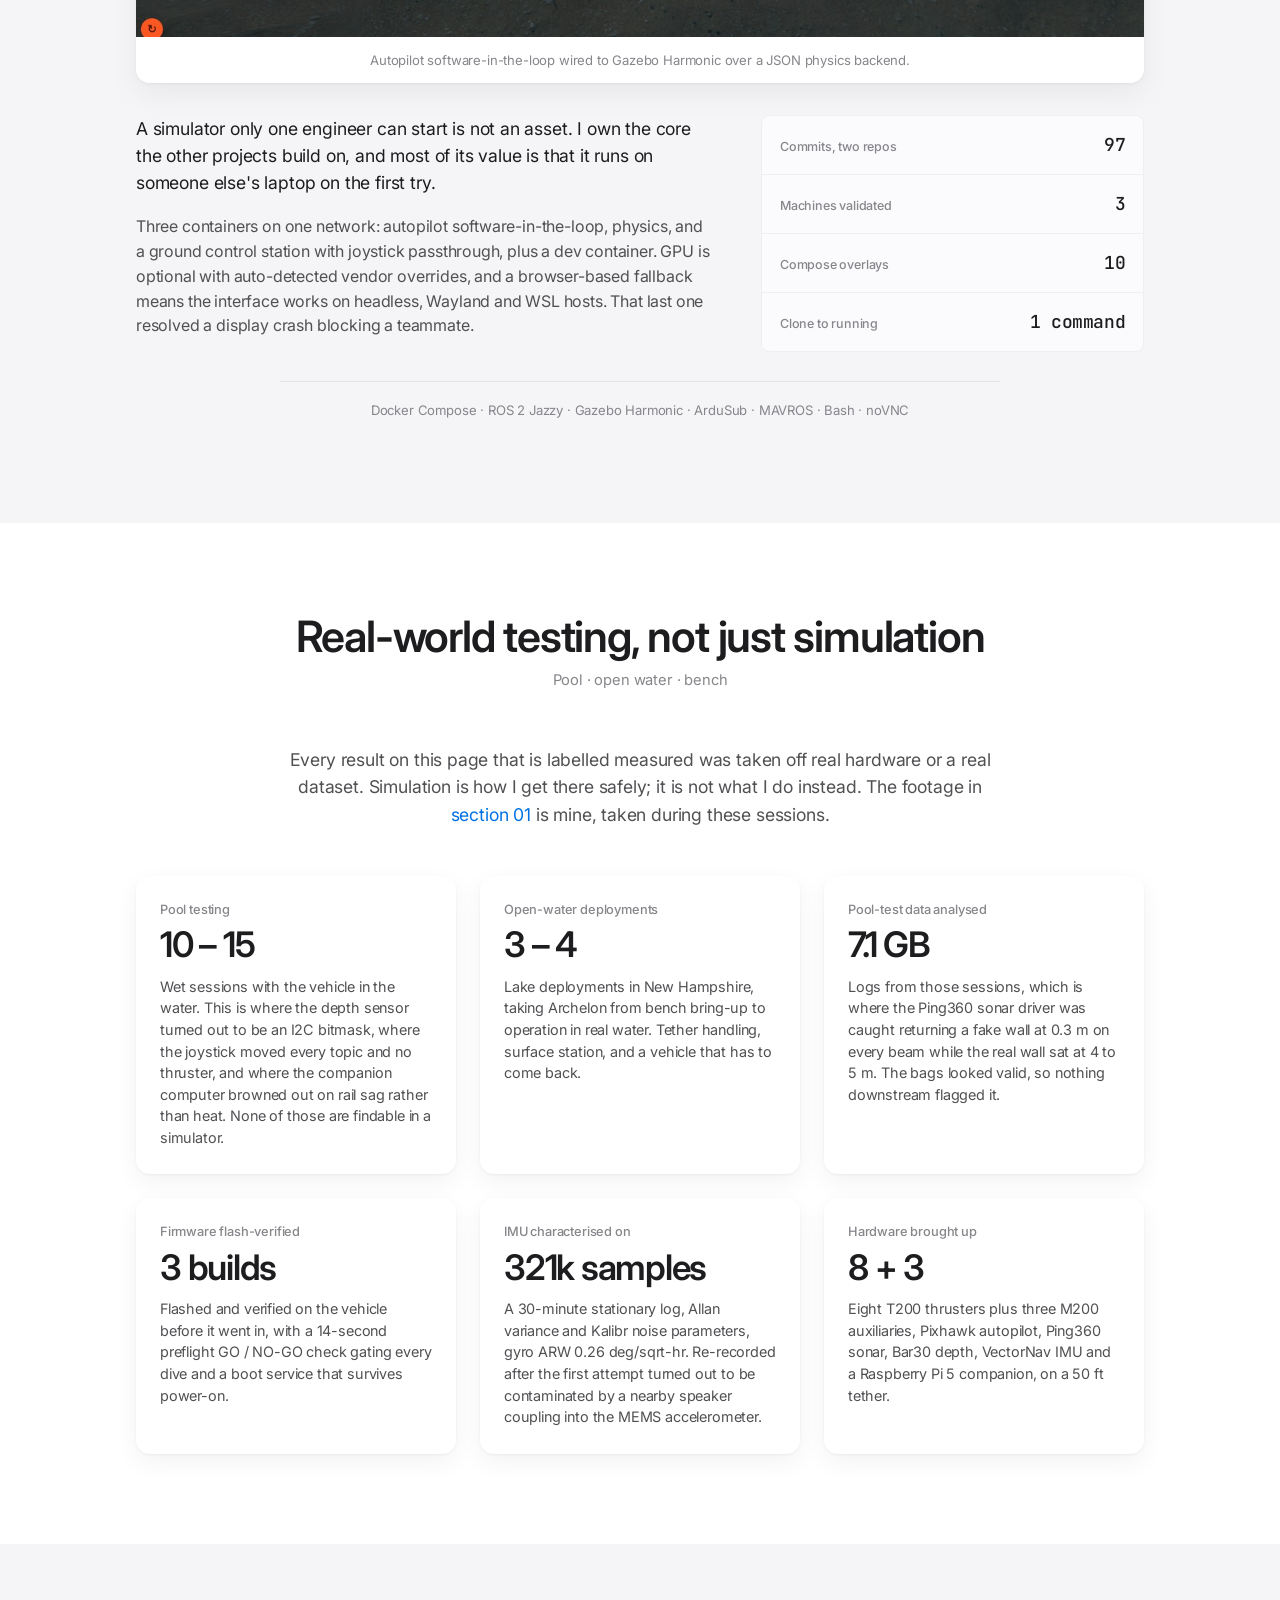
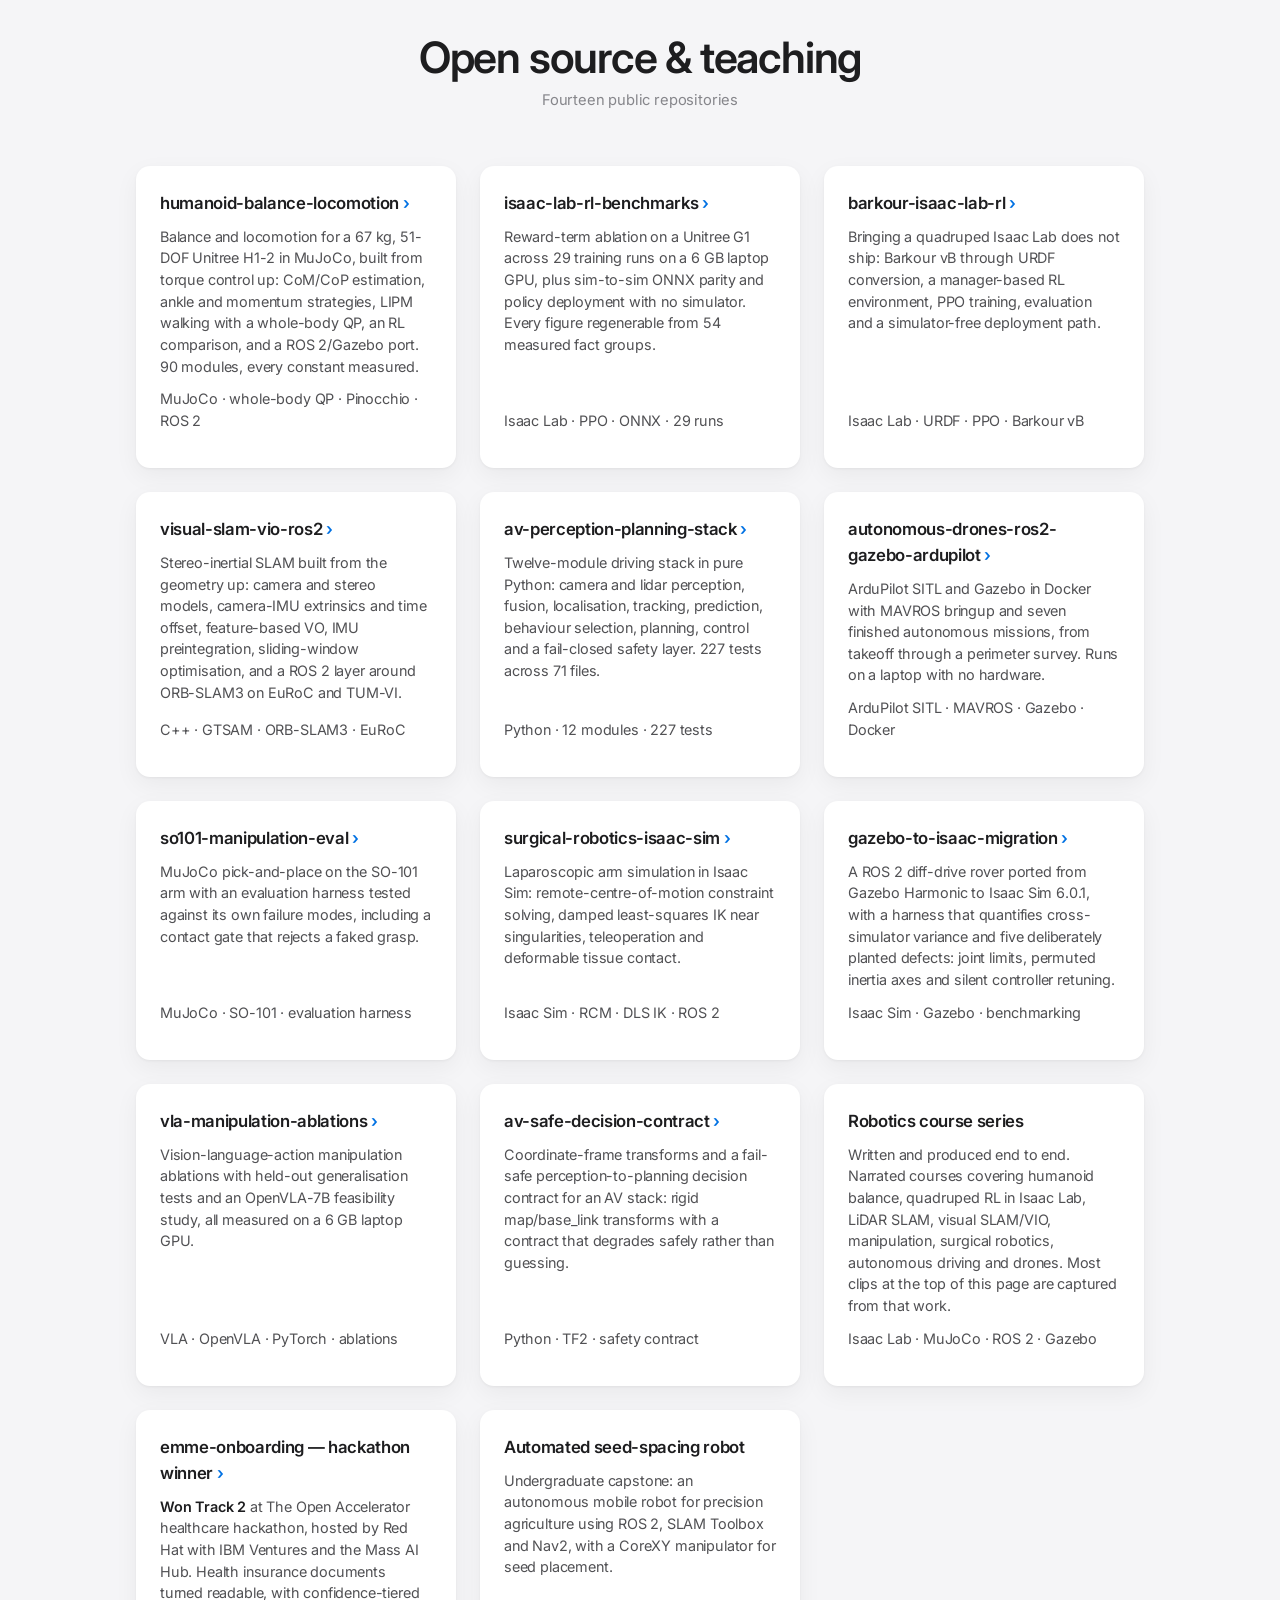
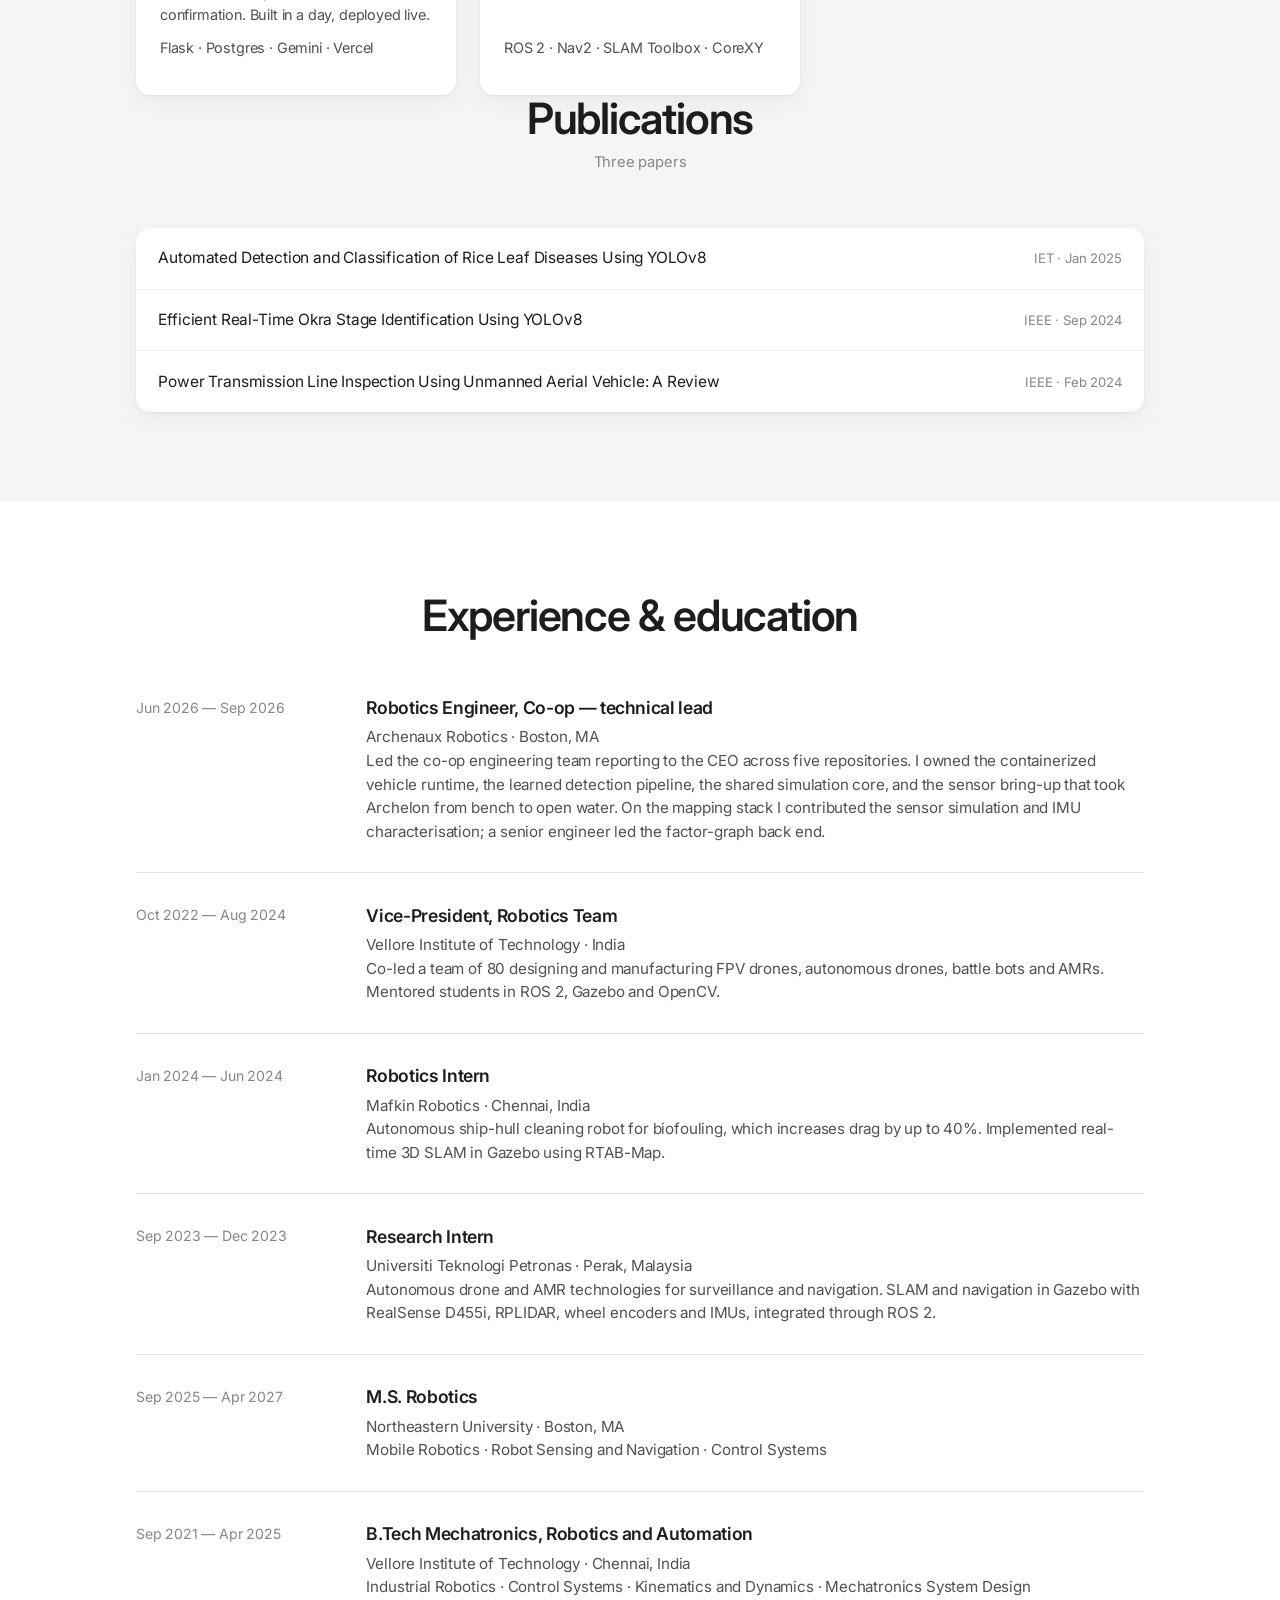
==== commit 7ee453fc: "Drop 8 static sim clips rather than ship claims the footage contradicts Measured frame-to-frame moti" ====
--- a/index.html
+++ b/index.html
@@ -244,7 +244,7 @@
     <div class="sec-head">
       <span class="sec-num">02</span>
       <h2>Every robot I have written software for</h2>
-      <span class="sec-note">Twelve clips, captured from simulations I built</span>
+      <span class="sec-note">4 clips, captured from simulations I built</span>
     </div>
 
     <div class="morph-grid">
@@ -263,19 +263,7 @@
         </div>
       </article>
 
-      <article class="morph">
-        <div class="morph-media">
-          <span class="morph-tag">Humanoid · Isaac Lab</span>
-          <video poster="assets/img/g1_training_poster.jpg" muted loop playsinline preload="none"
-                 aria-label="Unitree G1 humanoid robots training in parallel in NVIDIA Isaac Lab">
-            <source src="assets/video/g1_training.mp4" type="video/mp4"></video>
-        </div>
-        <div class="morph-body">
-          <h3>Which reward term is actually doing the work</h3>
-          <p>Unitree G1 humanoids training in parallel in Isaac Lab. Ablating one reward term at a time over 29 runs: removing the −200 termination penalty collapses learning to 4.2% of baseline episode length while the reward climbs, because falling becomes free.</p>
-          <p class="morph-stack">Isaac Lab · PPO · ONNX · reward ablation · 6 GB GPU</p>
-        </div>
-      </article>
+      
 
       <article class="morph">
         <div class="morph-media">
@@ -291,19 +279,7 @@
         </div>
       </article>
 
-      <article class="morph">
-        <div class="morph-media">
-          <span class="morph-tag">Quadruped · navigation</span>
-          <video poster="assets/img/go2_vel_poster.jpg" muted loop playsinline preload="none"
-                 aria-label="Quadruped following velocity commands derived from a planned path">
-            <source src="assets/video/go2_velocity.mp4" type="video/mp4"></video>
-        </div>
-        <div class="morph-body">
-          <h3>Velocity commands from a planned path</h3>
-          <p>The layer between a navigation stack and a learned gait: a path becomes body-frame velocity commands the policy can track, with footstep planning over an elevation map built from a depth camera.</p>
-          <p class="morph-stack">Isaac Lab · elevation mapping · footstep planning</p>
-        </div>
-      </article>
+      
 
       <article class="morph">
         <div class="morph-media">
@@ -319,89 +295,17 @@
         </div>
       </article>
 
-      <article class="morph">
-        <div class="morph-media">
-          <span class="morph-tag">Manipulator · parallel RL</span>
-          <video poster="assets/img/franka_reach_poster.jpg" muted loop playsinline preload="none"
-                 aria-label="Multiple Franka robot arms reaching in parallel in Isaac Lab">
-            <source src="assets/video/franka_reach.mp4" type="video/mp4"></video>
-        </div>
-        <div class="morph-body">
-          <h3>Many arms, one physics step</h3>
-          <p>Franka reach environments running vectorized on the GPU. Same principle as the humanoid and quadruped training: every robot advances inside a single solver call, which is what makes RL tractable on laptop-class hardware.</p>
-          <p class="morph-stack">Isaac Lab · vectorized envs · CUDA · PyTorch</p>
-        </div>
-      </article>
-
-      <article class="morph">
-        <div class="morph-media">
-          <span class="morph-tag">Manipulator · VLA</span>
-          <video poster="assets/img/manipulation_poster.jpg" muted loop playsinline preload="none"
-                 aria-label="Robot arm reaching for coloured blocks under a vision-language-action policy">
-            <source src="assets/video/manipulation_vla.mp4" type="video/mp4"></video>
-        </div>
-        <div class="morph-body">
-          <h3>Language-conditioned pick and place</h3>
-          <p>A 7-DoF arm driven by a vision-language-action policy: an instruction in, a joint trajectory out. Built so every layer between the camera and the actuator is inspectable rather than a black box.</p>
-          <p class="morph-stack">Isaac Sim · VLA policy · ROS 2 · PyTorch</p>
-        </div>
-      </article>
-
-      <article class="morph">
-        <div class="morph-media">
-          <span class="morph-tag">Surgical · RCM</span>
-          <video poster="assets/img/surgical_poster.jpg" muted loop playsinline preload="none"
-                 aria-label="Surgical manipulator performing a precision task in simulation">
-            <source src="assets/video/surgical_arm.mp4" type="video/mp4"></video>
-        </div>
-        <div class="morph-body">
-          <h3>Precision manipulation under constraint</h3>
-          <p>Laparoscopic arm simulation: remote-centre-of-motion constraint solving, damped least-squares IK near singularities, and the millimetre tolerances that make a general-purpose manipulator stack inadequate.</p>
-          <p class="morph-stack">Isaac Sim · RCM · DLS IK · ROS 2</p>
-        </div>
-      </article>
-
-      <article class="morph">
-        <div class="morph-media">
-          <span class="morph-tag">AMR · ground robot</span>
-          <video poster="assets/img/amr_poster.jpg" muted loop playsinline preload="none"
-                 aria-label="Autonomous mobile robot mapping a warehouse with LiDAR">
-            <source src="assets/video/amr_slam.mp4" type="video/mp4"></video>
-        </div>
-        <div class="morph-body">
-          <h3>Scan matching, built rather than imported</h3>
-          <p>A ground robot mapping a warehouse with 2D LiDAR: ICP front end, mapper, loop closure and pose graph written from scratch. Point-to-line registration lands at 2.3 mm against 8.1 mm for point-to-point on the same run.</p>
-          <p class="morph-stack">ROS 2 · ICP · pose graph · occupancy mapping</p>
-        </div>
-      </article>
-
-      <article class="morph">
-        <div class="morph-media">
-          <span class="morph-tag">LiDAR SLAM</span>
-          <video poster="assets/img/lidar_poster.jpg" muted loop playsinline preload="none"
-                 aria-label="Occupancy map building during a LiDAR SLAM run">
-            <source src="assets/video/lidar_map.mp4" type="video/mp4"></video>
-        </div>
-        <div class="morph-body">
-          <h3>Measuring where SLAM fails, not just where it works</h3>
-          <p>A wall is degenerate at 3747 against 1.9 on open floor, so the same scan matcher that is excellent in a corridor is near-useless facing a flat surface. Every figure is reproducible from the repository, including the inconvenient ones.</p>
-          <p class="morph-stack">ROS 2 · scan matching · loop closure · Python</p>
-        </div>
-      </article>
-
-      <article class="morph">
-        <div class="morph-media">
-          <span class="morph-tag">Underwater · detection</span>
-          <video poster="assets/img/detect_poster.jpg" muted loop playsinline preload="none"
-                 aria-label="Underwater object detector running on a recorded survey with a live confidence overlay">
-            <source src="assets/video/detection.mp4" type="video/mp4"></video>
-        </div>
-        <div class="morph-body">
-          <h3>Detection with no real training data</h3>
-          <p>A seeded procedural world emits its own ground truth by 3D-to-2D projection, so every frame is labelled for free and any scene is reproducible from its seed. Clutter false positives went from 54% to zero across three model generations.</p>
-          <p class="morph-stack">YOLO11 · PyTorch · Gazebo · OpenCV</p>
-        </div>
-      </article>
+      
+
+      
+
+      
+
+      
+
+      
+
+      
 
       <article class="morph">
         <div class="morph-media">
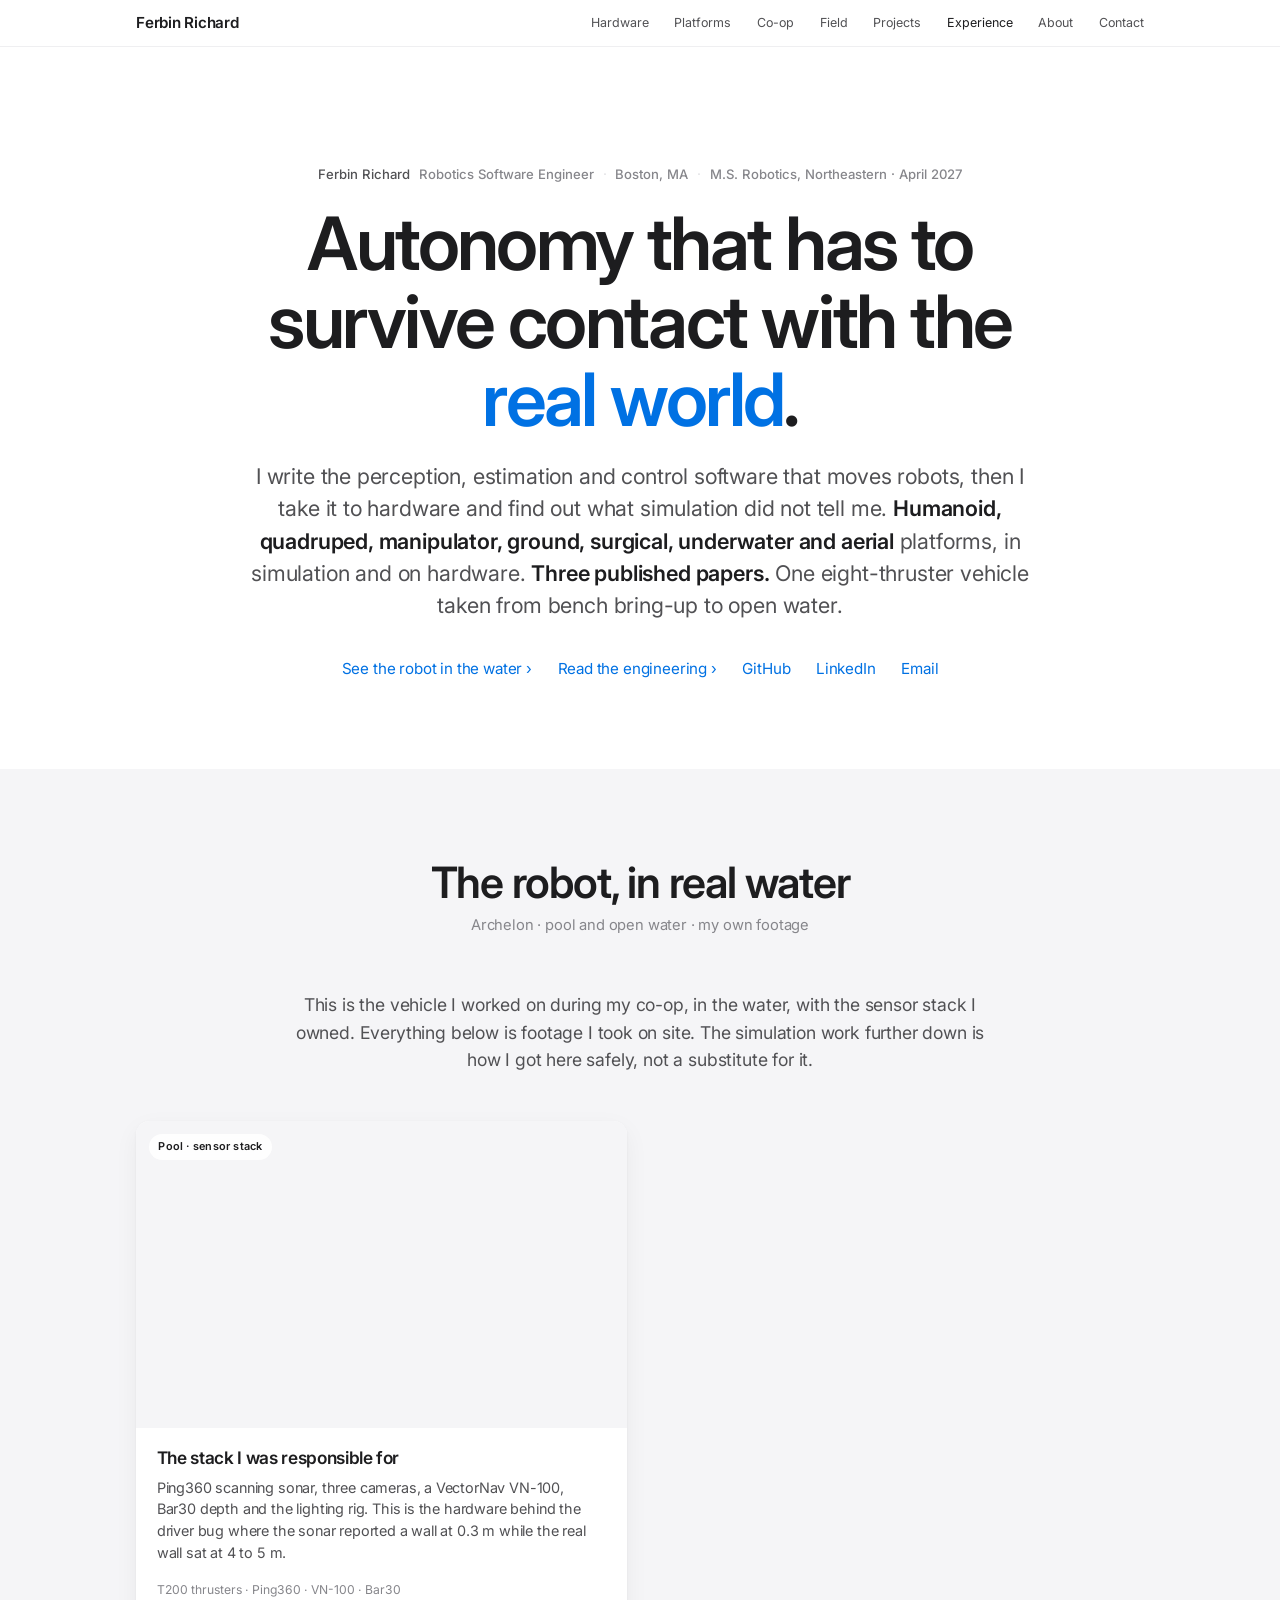
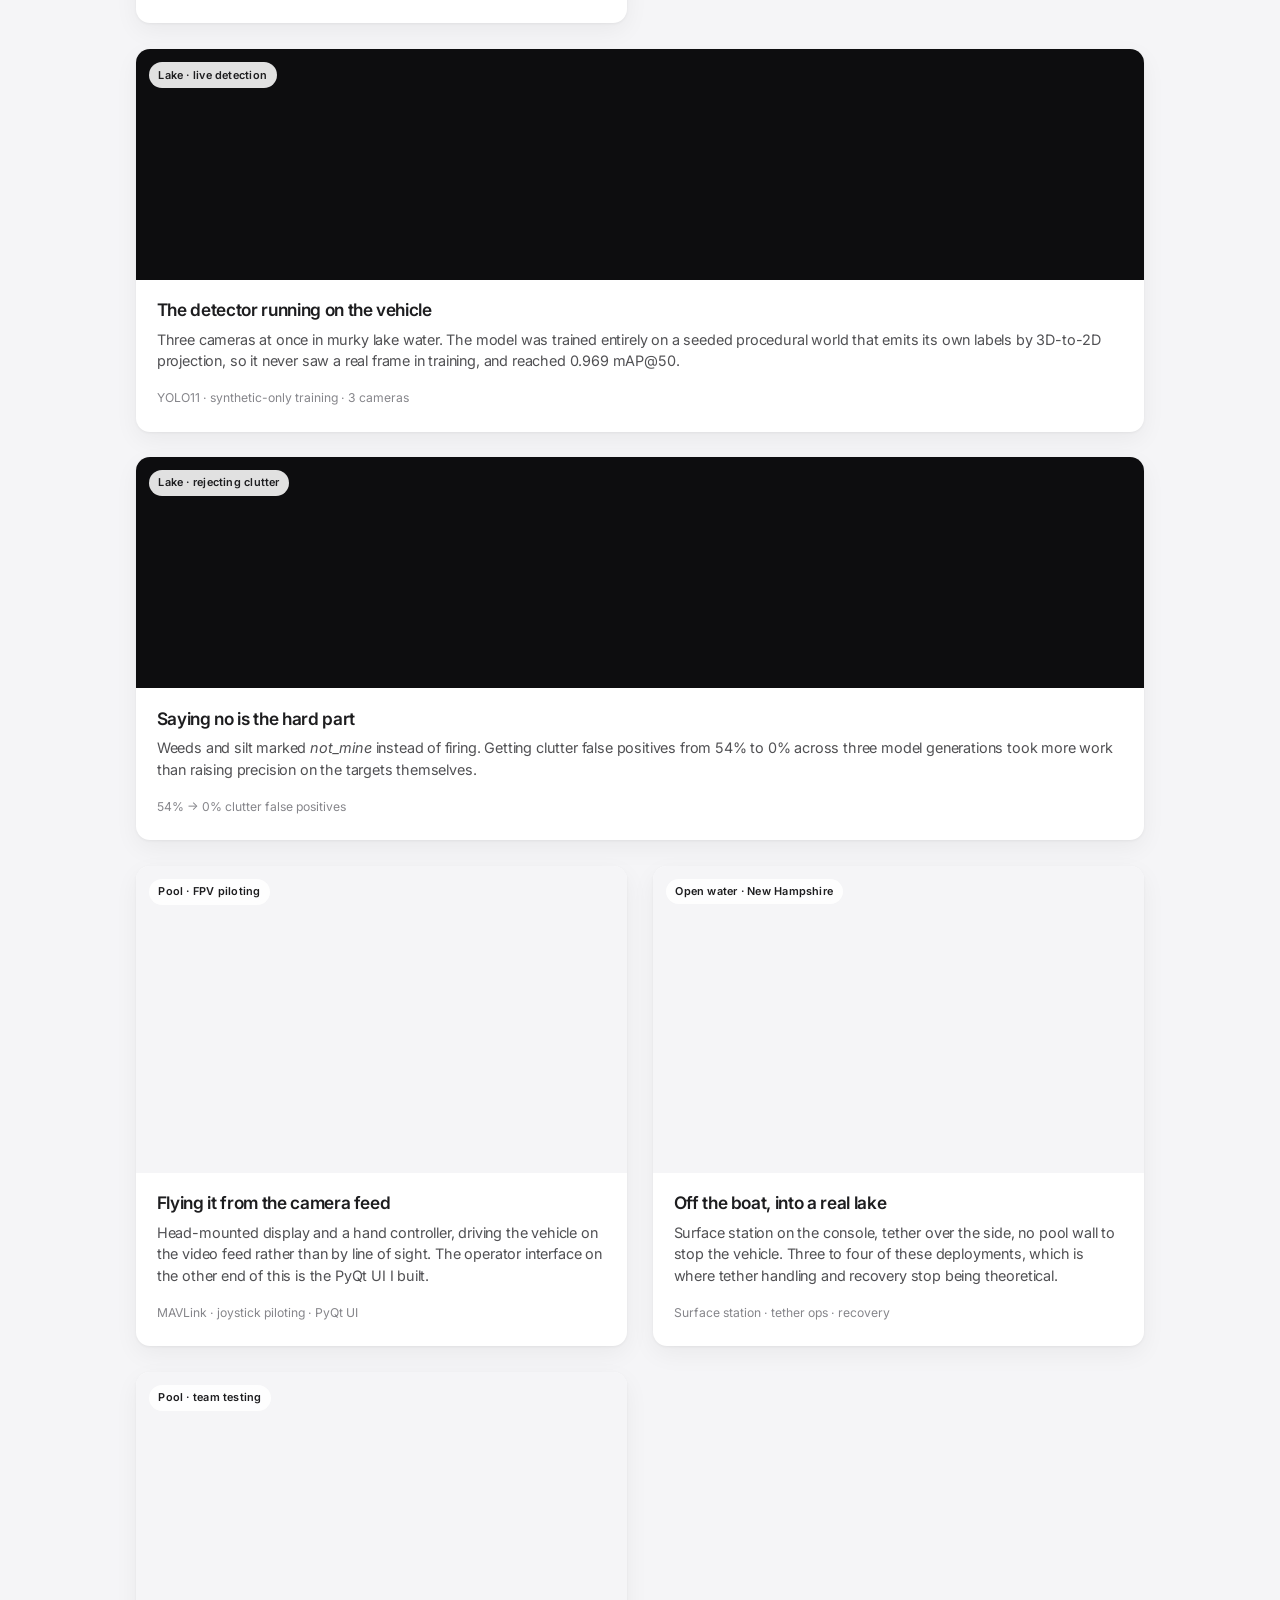
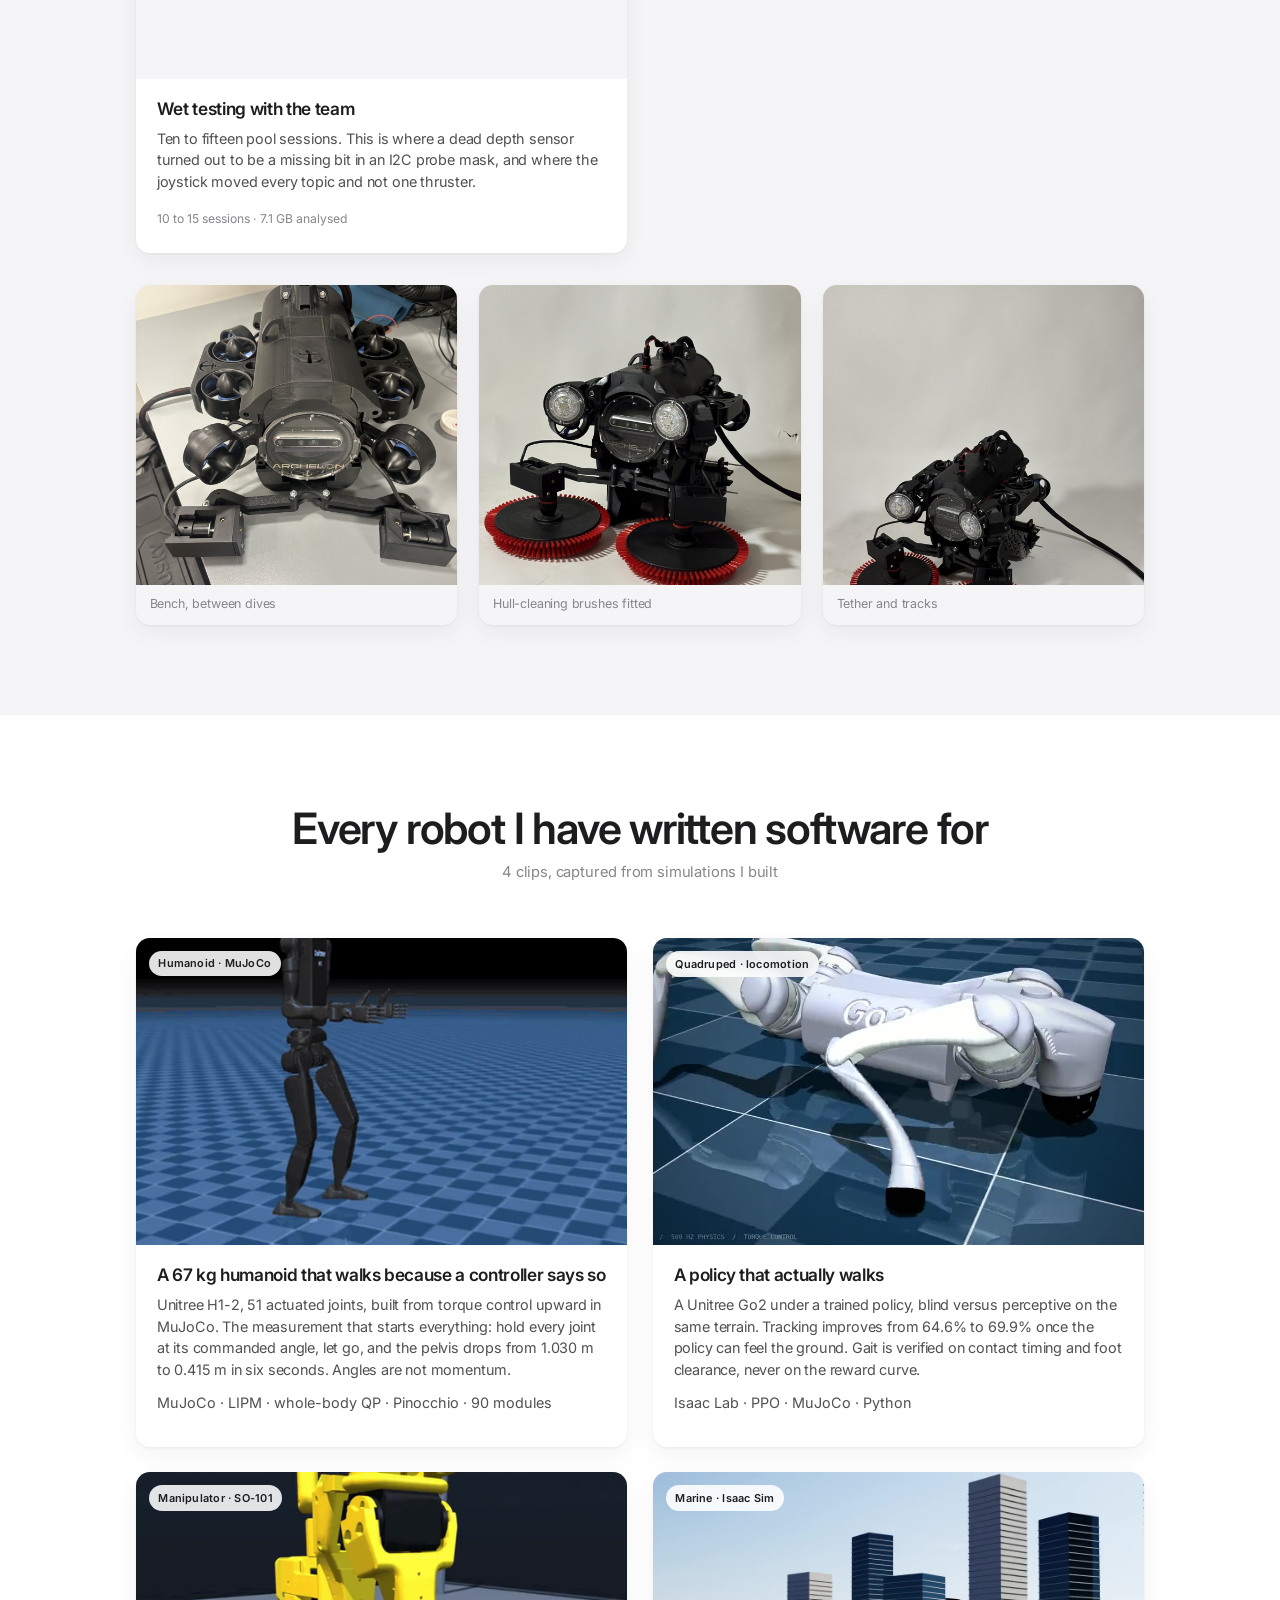
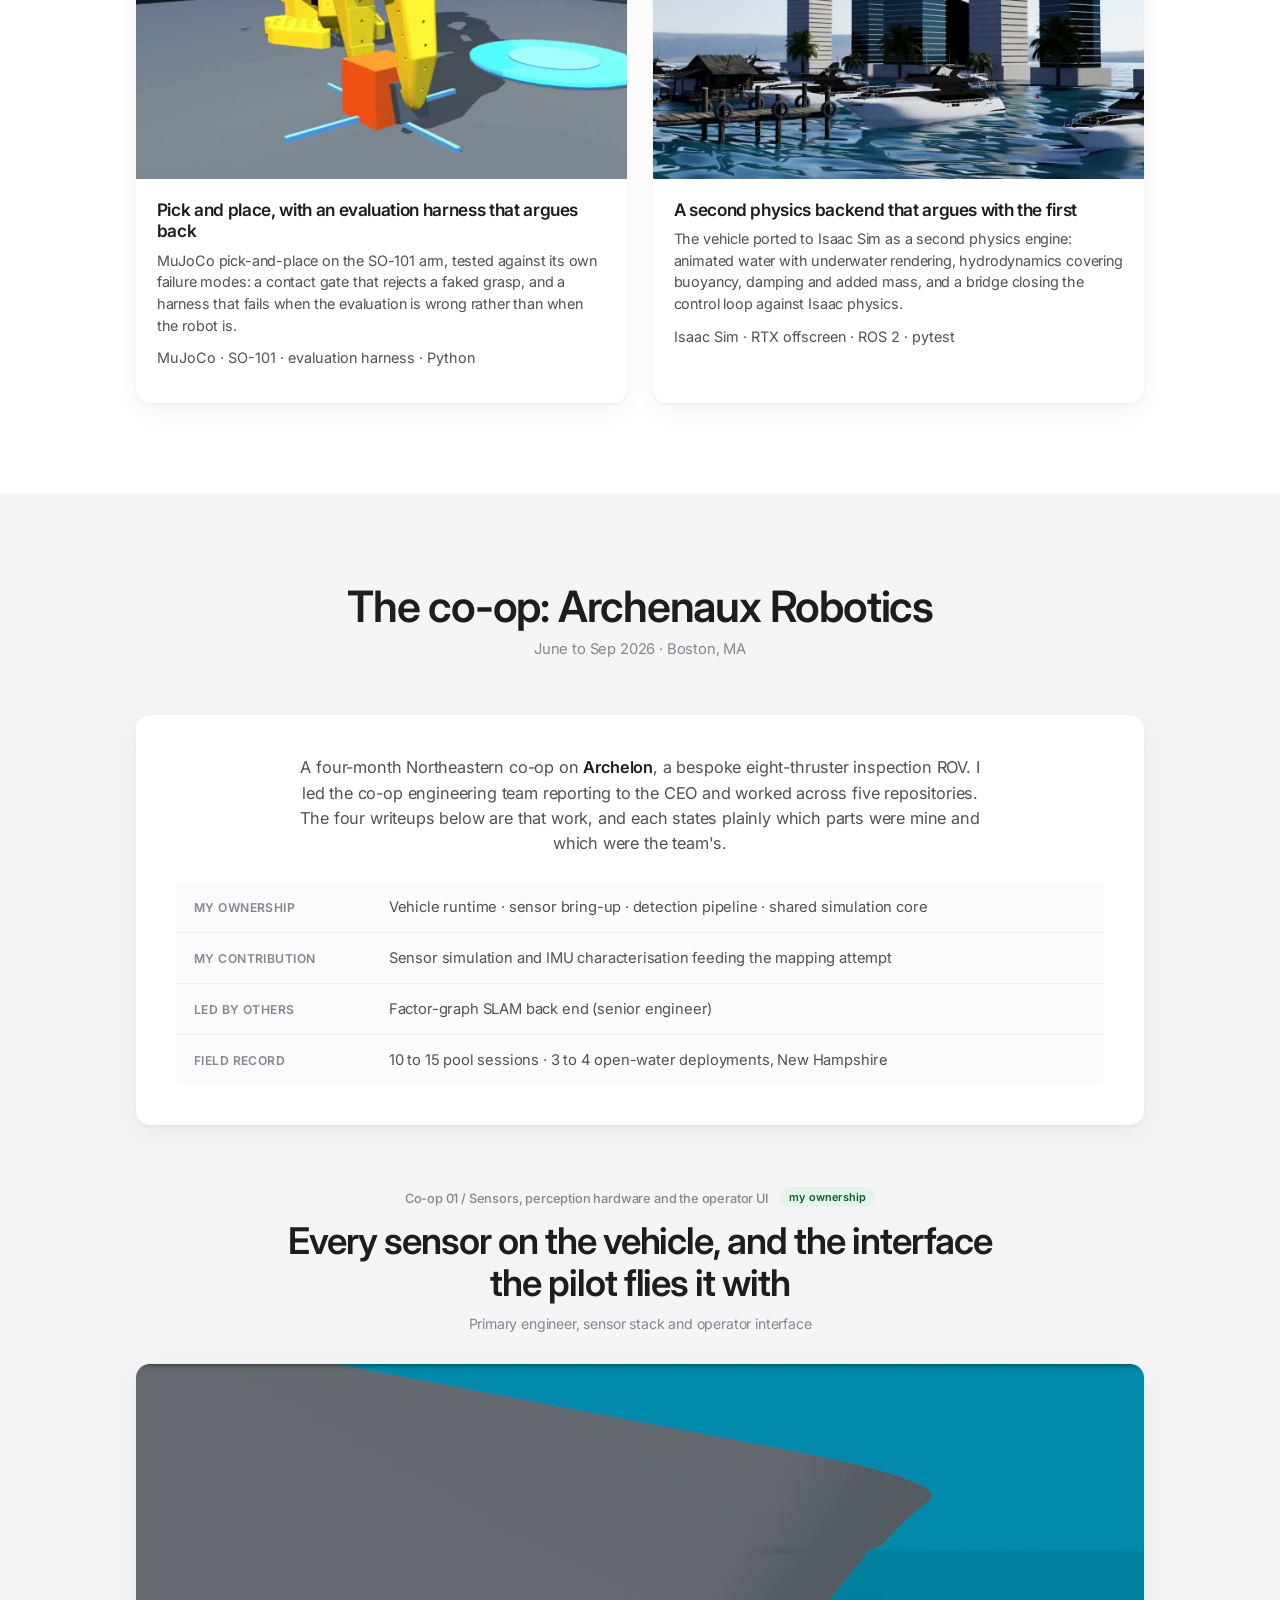
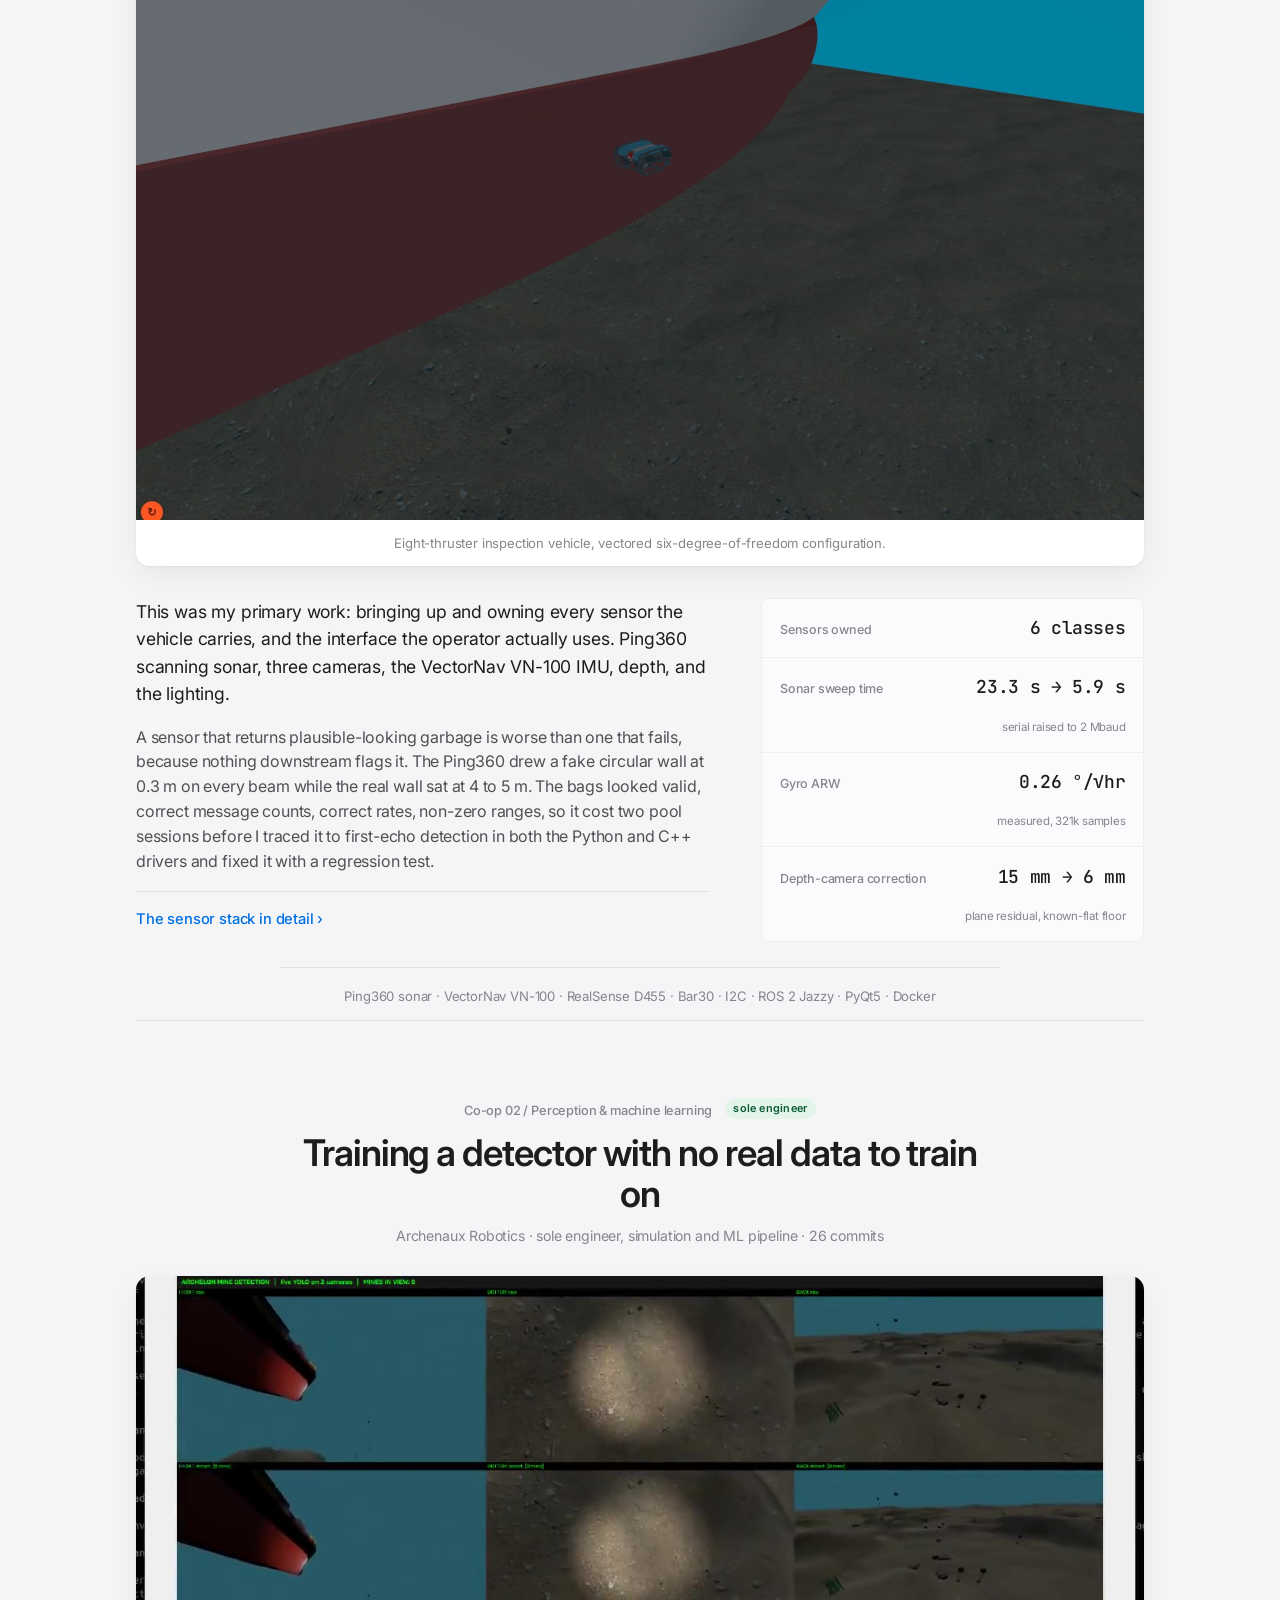
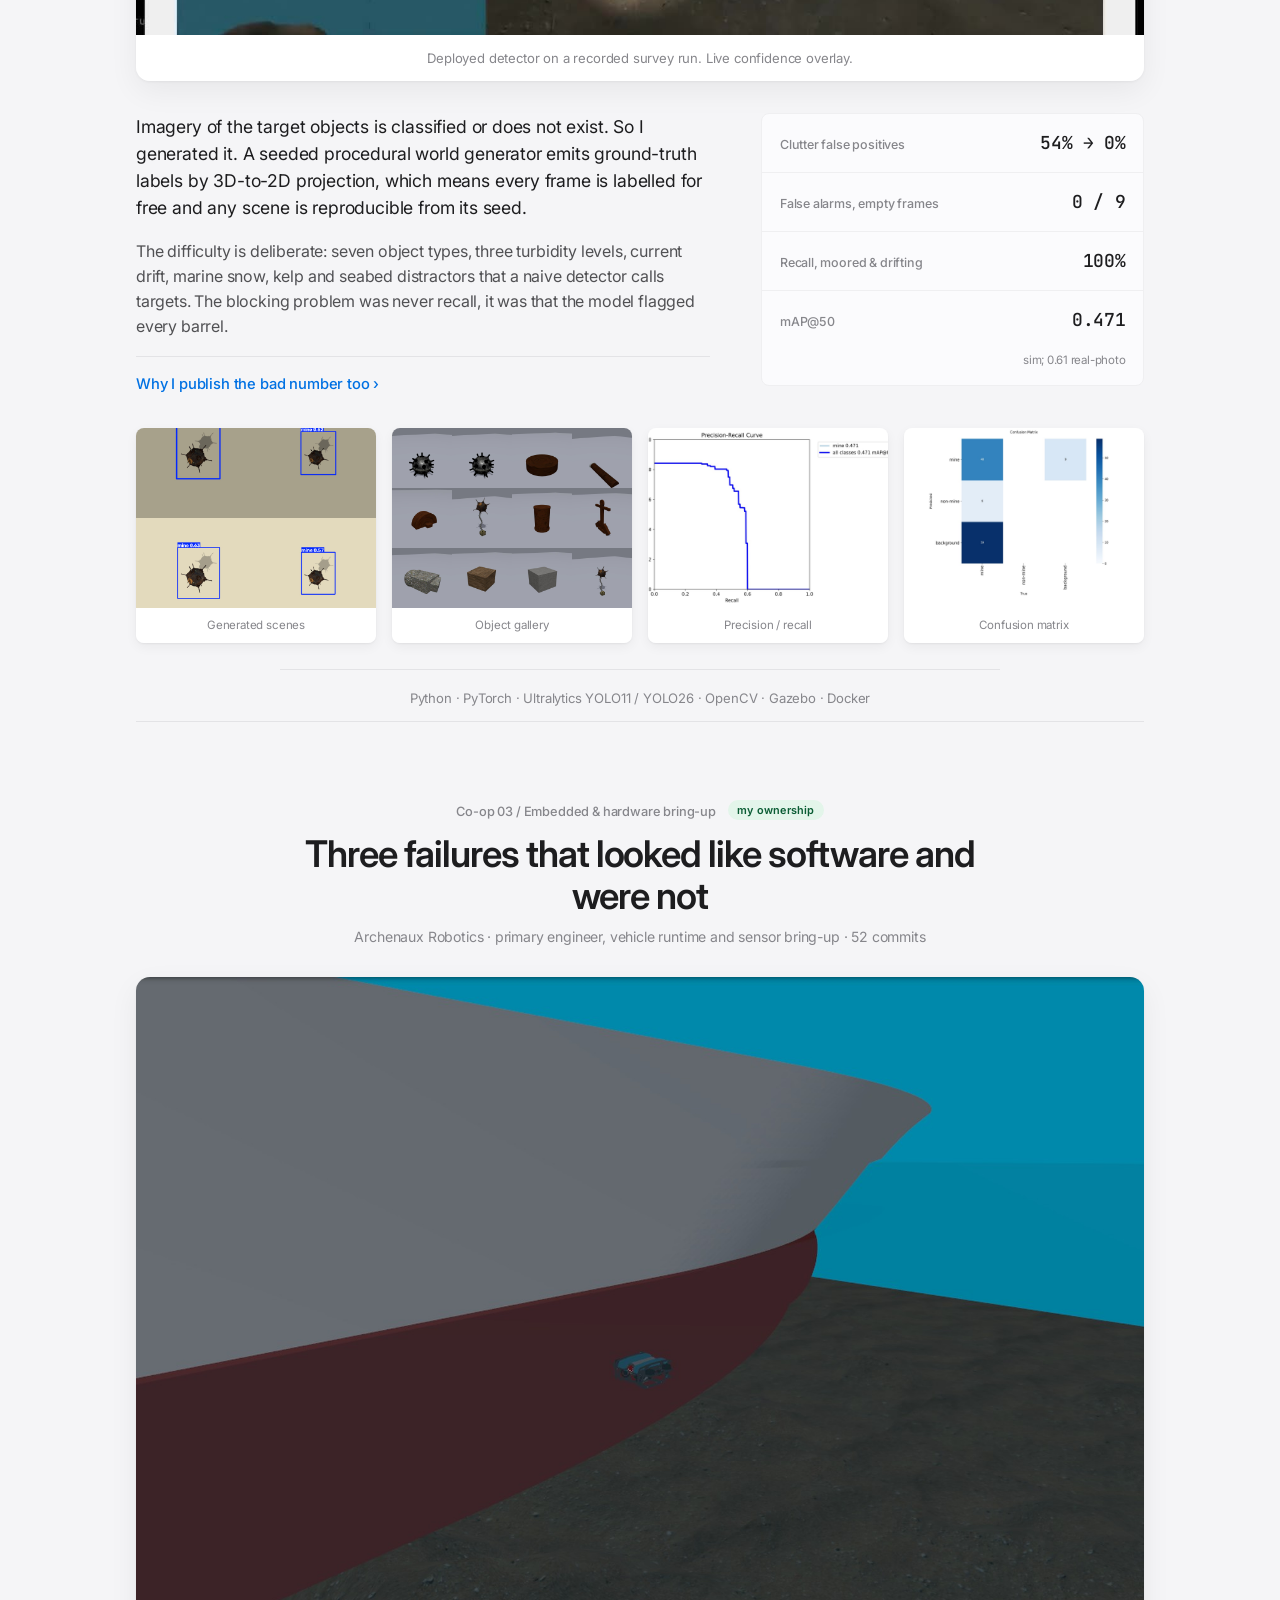
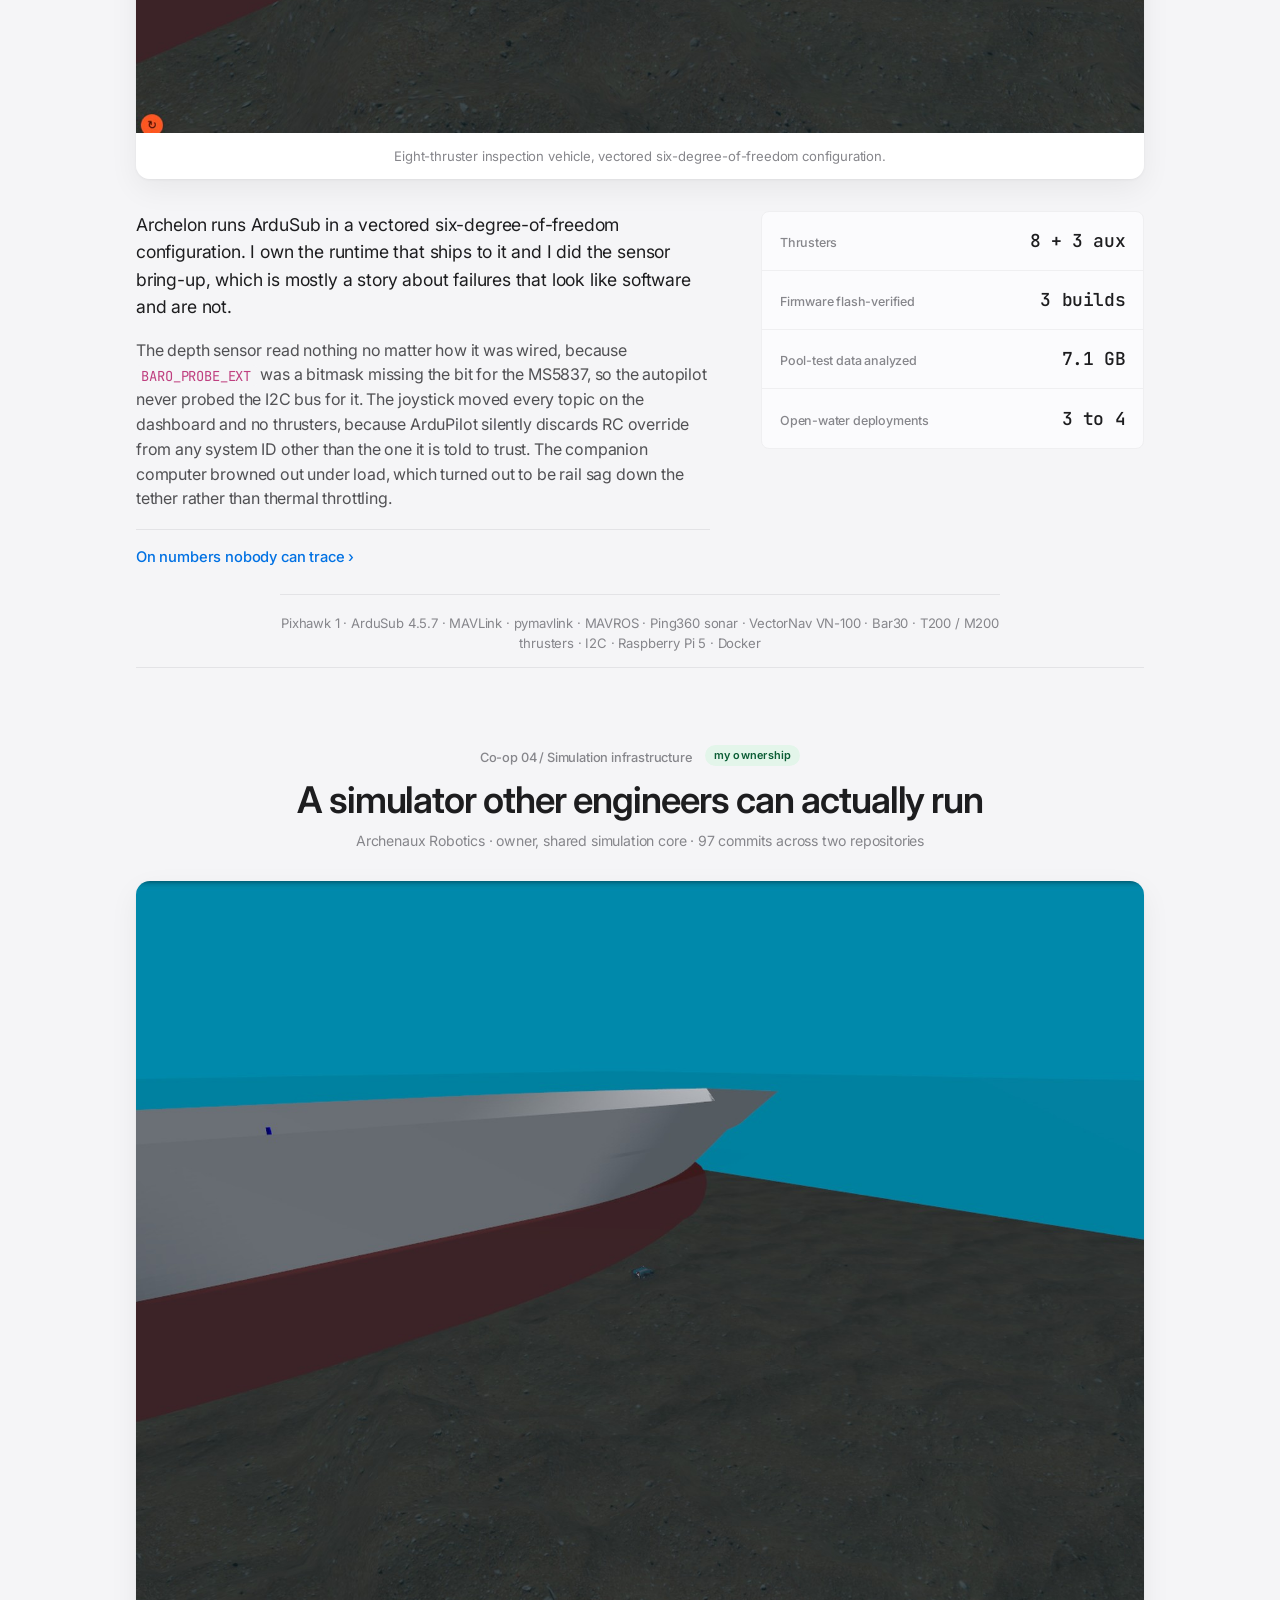
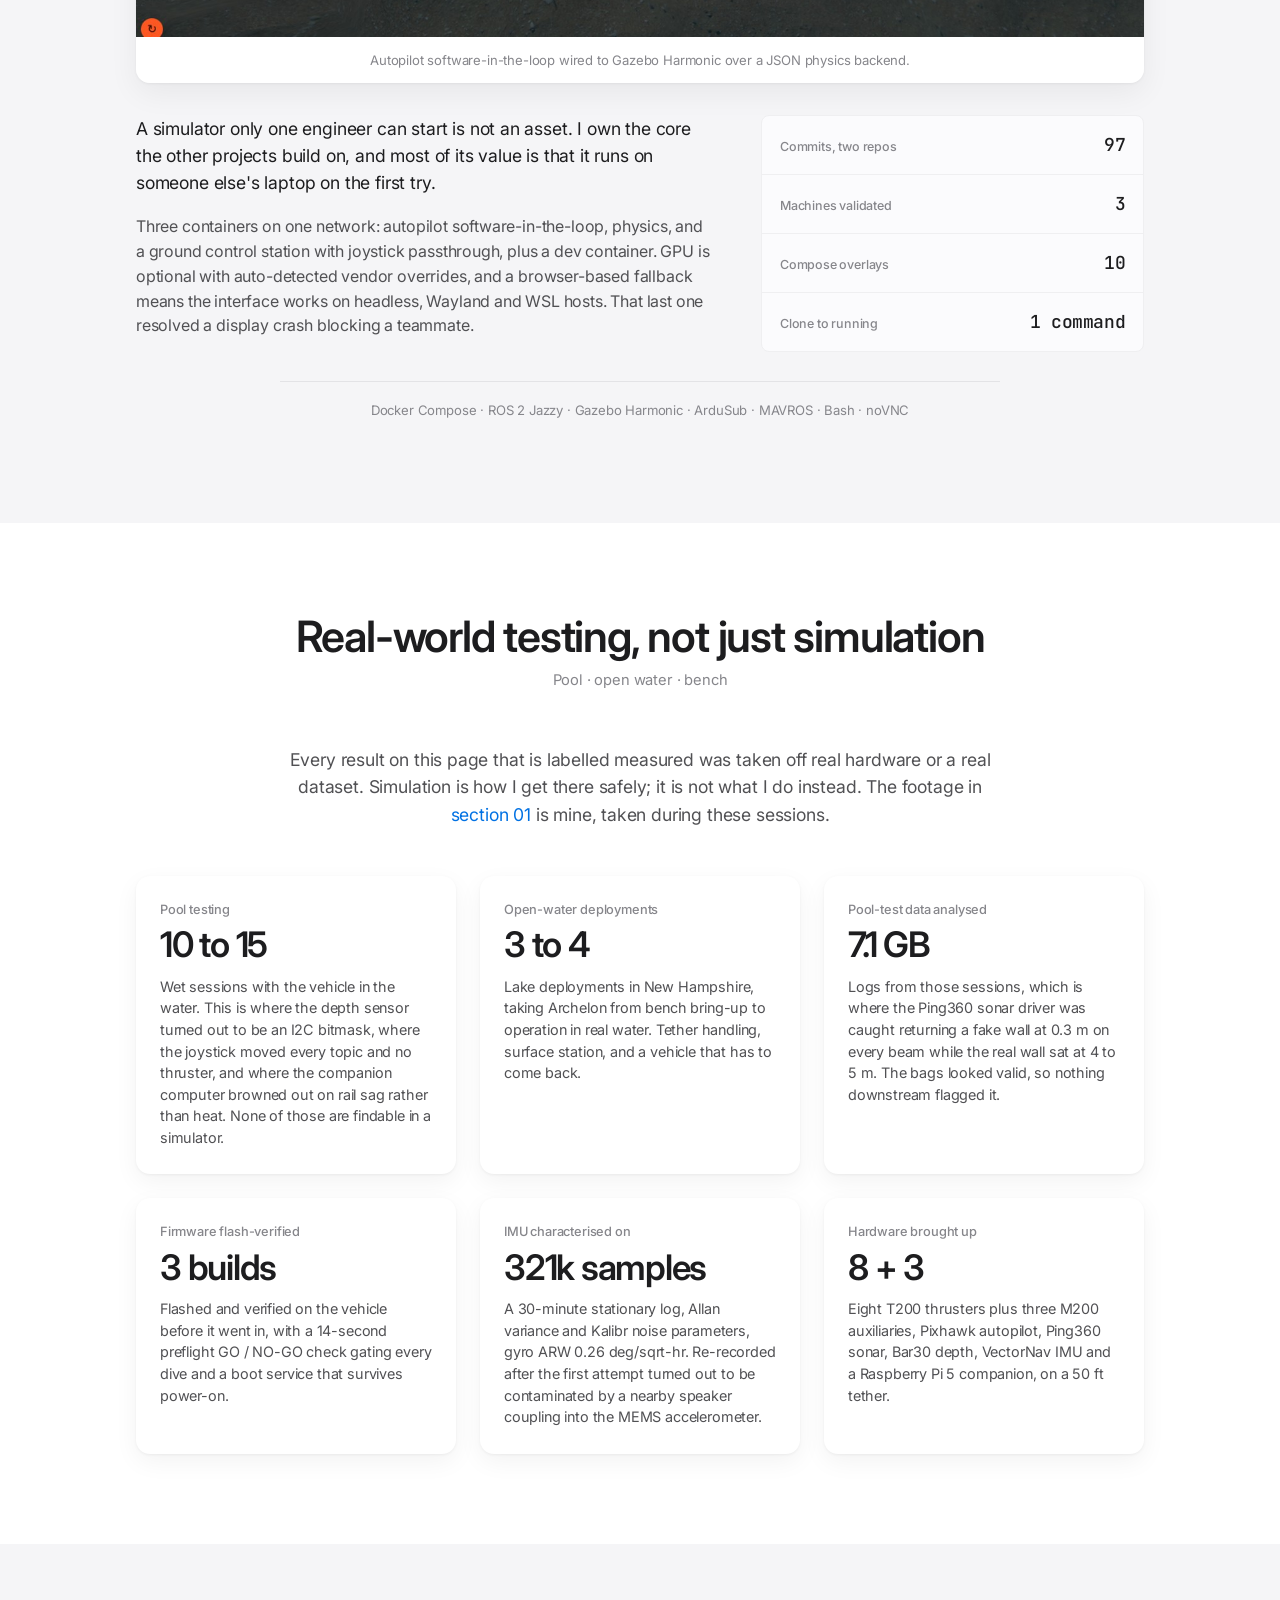
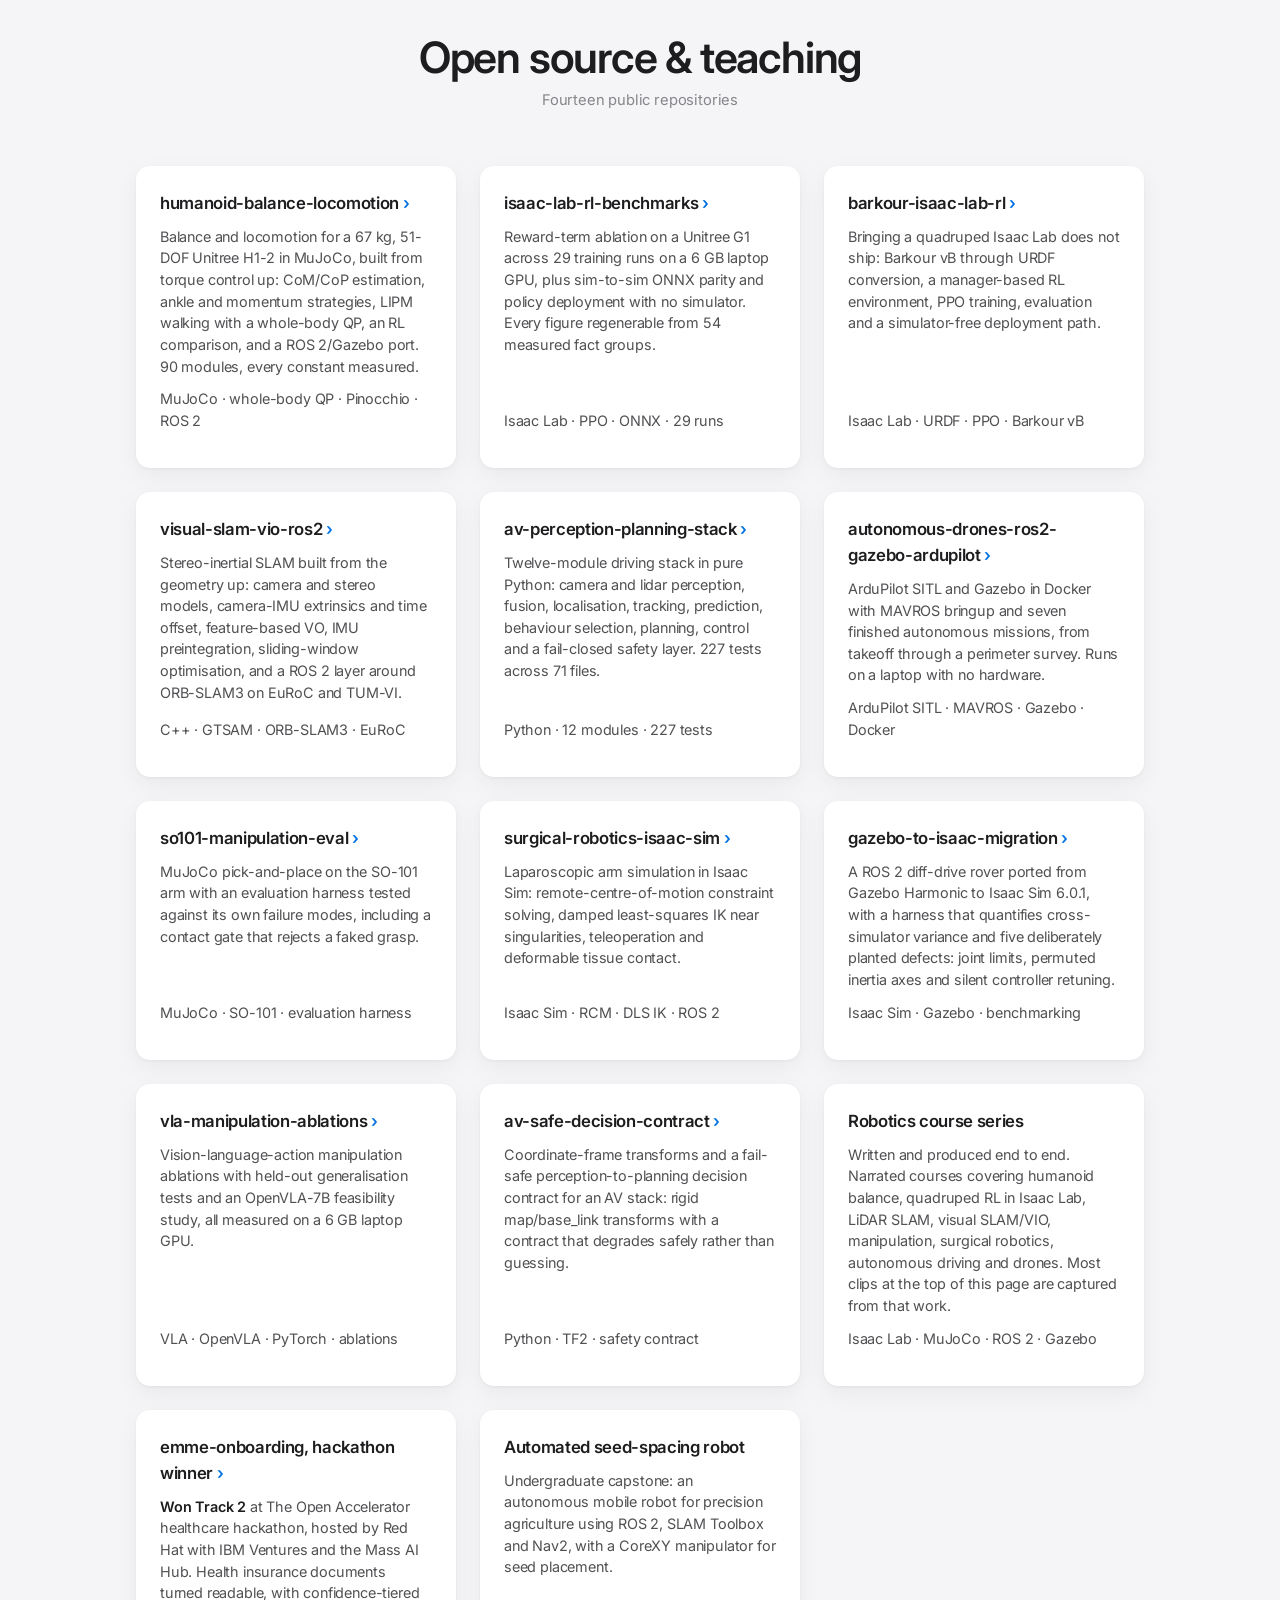
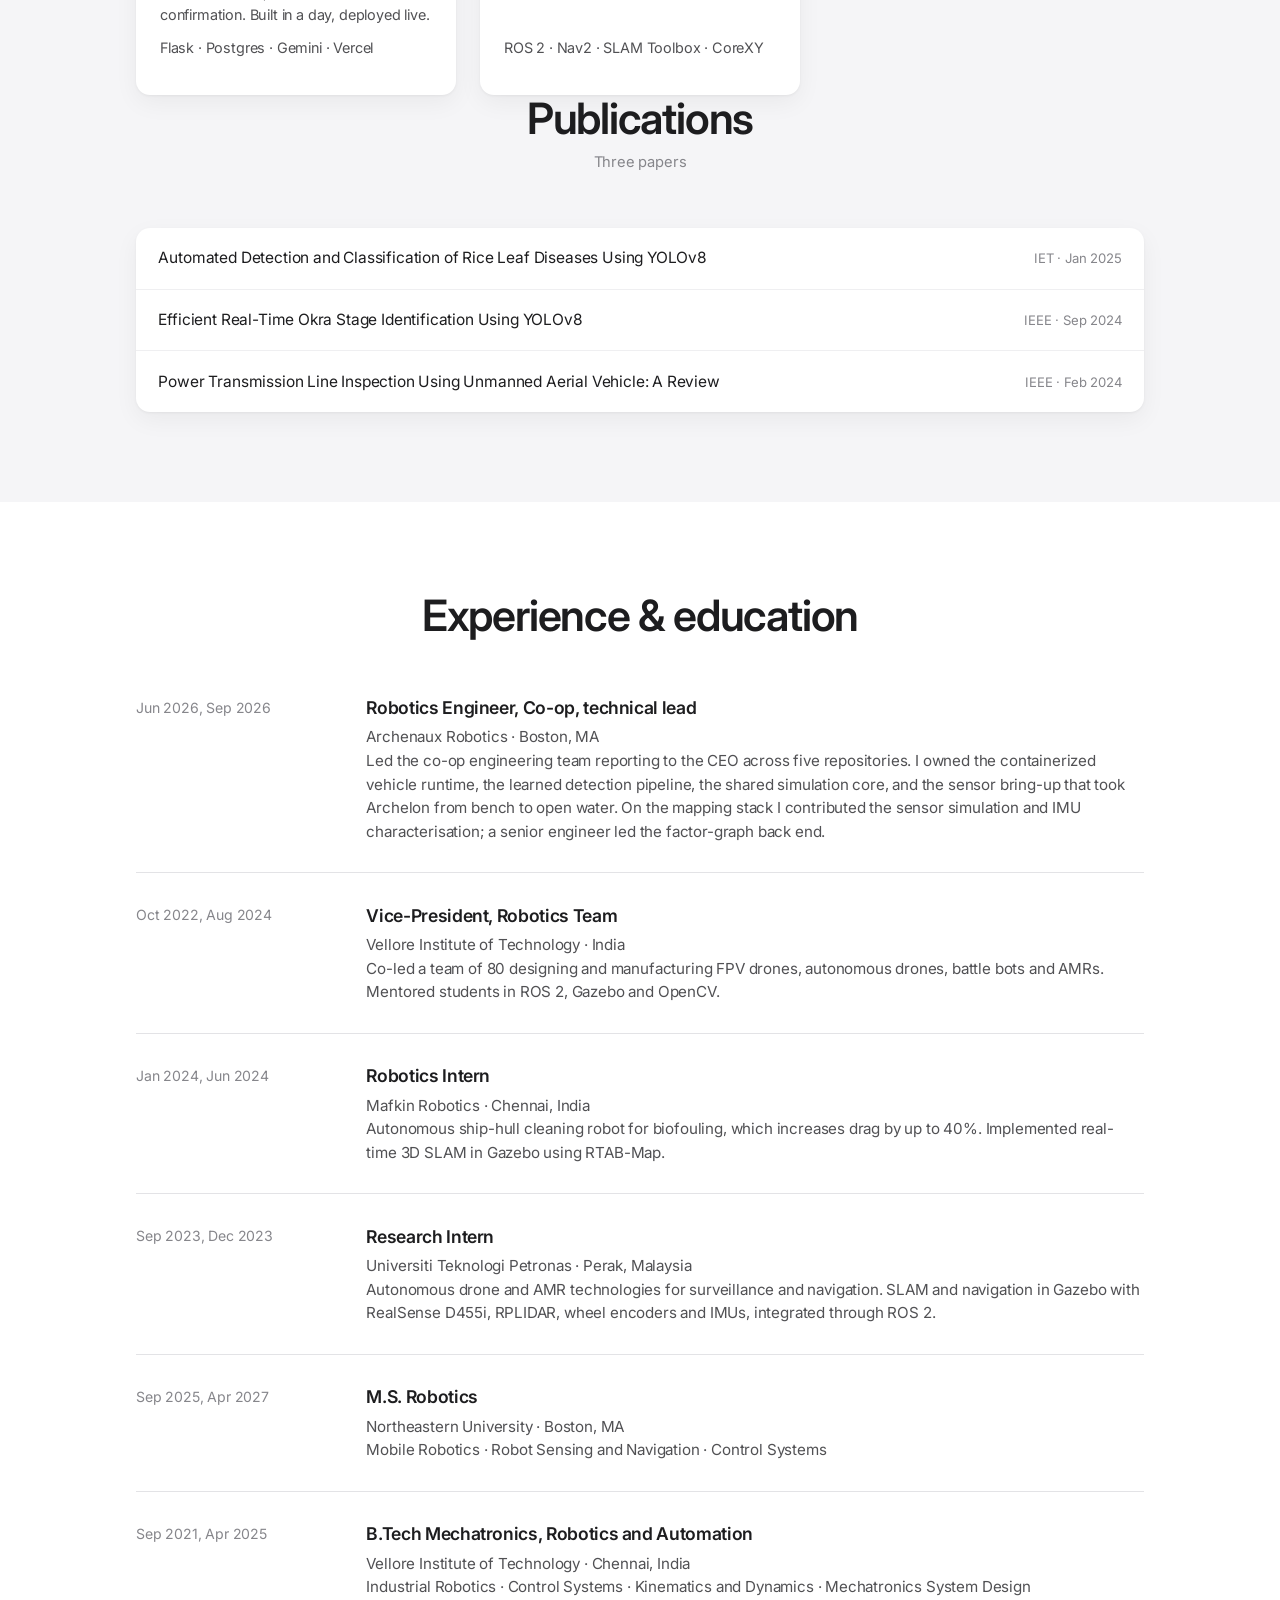
==== commit 417d7a1d: "Remove every em-dash and en-dash from the portfolio Ferbin's standing house rule, which I broke: 14 " ====
--- a/index.html
+++ b/index.html
@@ -3,13 +3,13 @@
 <head>
 <meta charset="utf-8">
 <meta name="viewport" content="width=device-width, initial-scale=1">
-<title>Ferbin Richard — Robotics Software Engineer</title>
+<title>Ferbin Richard, Robotics Software Engineer</title>
 <meta name="description" content="Robotics software engineer: perception, state estimation, reinforcement learning in simulation, and firmware flash-verified on a real eight-thruster vehicle. Quadruped, manipulator, ground, surgical, underwater and marine platforms. Three published papers. M.S. Robotics, Northeastern.">
 
 <link rel="canonical" href="https://ferbin12.github.io/">
 <link rel="icon" href="assets/favicon.svg" type="image/svg+xml">
 
-<meta property="og:title" content="Ferbin Richard — Robotics Software Engineer">
+<meta property="og:title" content="Ferbin Richard, Robotics Software Engineer">
 <meta property="og:description" content="SLAM, perception and reinforcement learning across quadruped, manipulator, drone, underwater and ground robots. Simulation, then hardware, then the field.">
 <meta property="og:image" content="https://ferbin12.github.io/assets/img/humanoid_poster.jpg">
 <meta property="og:image:width" content="1280">
@@ -19,7 +19,7 @@
 <meta property="og:url" content="https://ferbin12.github.io/">
 
 <meta name="twitter:card" content="summary_large_image">
-<meta name="twitter:title" content="Ferbin Richard — Robotics Software Engineer">
+<meta name="twitter:title" content="Ferbin Richard, Robotics Software Engineer">
 <meta name="twitter:description" content="Humanoid balance, quadruped RL, SLAM, perception and embedded work across twelve robot platforms.">
 <meta name="twitter:image" content="https://ferbin12.github.io/assets/img/humanoid_poster.jpg">
 
@@ -215,7 +215,7 @@
             missing bit in an I2C probe mask, and where the joystick moved every topic and not
             one thruster.
           </p>
-          <span class="morph-stack">10&ndash;15 sessions &middot; 7.1 GB analysed</span>
+          <span class="morph-stack">10 to 15 sessions &middot; 7.1 GB analysed</span>
         </div>
       </article>
 
@@ -331,7 +331,7 @@
     <div class="sec-head">
       <span class="sec-num">03</span>
       <h2>The co-op: Archenaux Robotics</h2>
-      <span class="sec-note">June &ndash; Sep 2026 &middot; Boston, MA</span>
+      <span class="sec-note">June to Sep 2026 &middot; Boston, MA</span>
     </div>
 
     <div class="coop-frame">
@@ -345,7 +345,7 @@
         <div><dt>My ownership</dt><dd>Vehicle runtime &middot; sensor bring-up &middot; detection pipeline &middot; shared simulation core</dd></div>
         <div><dt>My contribution</dt><dd>Sensor simulation and IMU characterisation feeding the mapping attempt</dd></div>
         <div><dt>Led by others</dt><dd>Factor-graph SLAM back end (senior engineer)</dd></div>
-        <div><dt>Field record</dt><dd>10&ndash;15 pool sessions &middot; 3&ndash;4 open-water deployments, New Hampshire</dd></div>
+        <div><dt>Field record</dt><dd>10 to 15 pool sessions &middot; 3 to 4 open-water deployments, New Hampshire</dd></div>
       </dl>
     </div>
 
@@ -525,7 +525,7 @@
           <div><dt>Thrusters</dt><dd>8 + 3 aux</dd></div>
           <div><dt>Firmware flash-verified</dt><dd>3 builds</dd></div>
           <div><dt>Pool-test data analyzed</dt><dd>7.1 GB</dd></div>
-          <div><dt>Open-water deployments</dt><dd>3 – 4</dd></div>
+          <div><dt>Open-water deployments</dt><dd>3 to 4</dd></div>
         </dl>
       </div>
 
@@ -593,7 +593,7 @@
     <div class="field-grid">
       <div class="field-card">
         <span class="field-k">Pool testing</span>
-        <span class="field-v">10 &ndash; 15</span>
+        <span class="field-v">10 to 15</span>
         <p>
           Wet sessions with the vehicle in the water. This is where the depth sensor turned
           out to be an I2C bitmask, where the joystick moved every topic and no thruster, and
@@ -604,7 +604,7 @@
 
       <div class="field-card">
         <span class="field-k">Open-water deployments</span>
-        <span class="field-v">3 &ndash; 4</span>
+        <span class="field-v">3 to 4</span>
         <p>
           Lake deployments in New Hampshire, taking Archelon from bench bring-up to operation
           in real water. Tether handling, surface station, and a vehicle that has to come back.
@@ -736,7 +736,7 @@
       </div>
 
       <a class="tile" href="https://github.com/FERBIN12/emme-onboarding">
-        <h4>emme-onboarding &mdash; hackathon winner</h4>
+        <h4>emme-onboarding, hackathon winner</h4>
         <p><strong>Won Track 2</strong> at The Open Accelerator healthcare hackathon, hosted by Red Hat with IBM Ventures and the Mass AI Hub. Health insurance documents turned readable, with confidence-tiered confirmation. Built in a day, deployed live.</p>
         <p class="tile-tags">Flask · Postgres · Gemini · Vercel</p>
       </a>
@@ -792,9 +792,9 @@
 
            Do not restore without him asking. -->
       <div class="xp-row">
-        <div class="xp-when">Jun 2026 &mdash; Sep 2026</div>
+        <div class="xp-when">Jun 2026, Sep 2026</div>
         <div class="xp-what">
-          <h3>Robotics Engineer, Co-op &mdash; technical lead</h3>
+          <h3>Robotics Engineer, Co-op, technical lead</h3>
           <p class="xp-org">Archenaux Robotics &middot; Boston, MA</p>
           <p>
             Led the co-op engineering team reporting to the CEO across five repositories. I
@@ -806,7 +806,7 @@
         </div>
       </div>
       <div class="xp-row">
-        <div class="xp-when">Oct 2022 &mdash; Aug 2024</div>
+        <div class="xp-when">Oct 2022, Aug 2024</div>
         <div class="xp-what">
           <h3>Vice-President, Robotics Team</h3>
           <p class="xp-org">Vellore Institute of Technology &middot; India</p>
@@ -817,7 +817,7 @@
         </div>
       </div>
       <div class="xp-row">
-        <div class="xp-when">Jan 2024 &mdash; Jun 2024</div>
+        <div class="xp-when">Jan 2024, Jun 2024</div>
         <div class="xp-what">
           <h3>Robotics Intern</h3>
           <p class="xp-org">Mafkin Robotics &middot; Chennai, India</p>
@@ -828,7 +828,7 @@
         </div>
       </div>
       <div class="xp-row">
-        <div class="xp-when">Sep 2023 &mdash; Dec 2023</div>
+        <div class="xp-when">Sep 2023, Dec 2023</div>
         <div class="xp-what">
           <h3>Research Intern</h3>
           <p class="xp-org">Universiti Teknologi Petronas &middot; Perak, Malaysia</p>
@@ -840,7 +840,7 @@
         </div>
       </div>
       <div class="xp-row">
-        <div class="xp-when">Sep 2025 &mdash; Apr 2027</div>
+        <div class="xp-when">Sep 2025, Apr 2027</div>
         <div class="xp-what">
           <h3>M.S. Robotics</h3>
           <p class="xp-org">Northeastern University &middot; Boston, MA</p>
@@ -848,7 +848,7 @@
         </div>
       </div>
       <div class="xp-row">
-        <div class="xp-when">Sep 2021 &mdash; Apr 2025</div>
+        <div class="xp-when">Sep 2021, Apr 2025</div>
         <div class="xp-what">
           <h3>B.Tech Mechatronics, Robotics and Automation</h3>
           <p class="xp-org">Vellore Institute of Technology &middot; Chennai, India</p>
--- a/site.css
+++ b/site.css
@@ -1,5 +1,5 @@
 /* ============================================================
-   Ferbin Richard — robotics portfolio
+   Ferbin Richard, robotics portfolio
    Light, bright, product-page theme.
 
    Design intent: read like a hardware product page. Very large
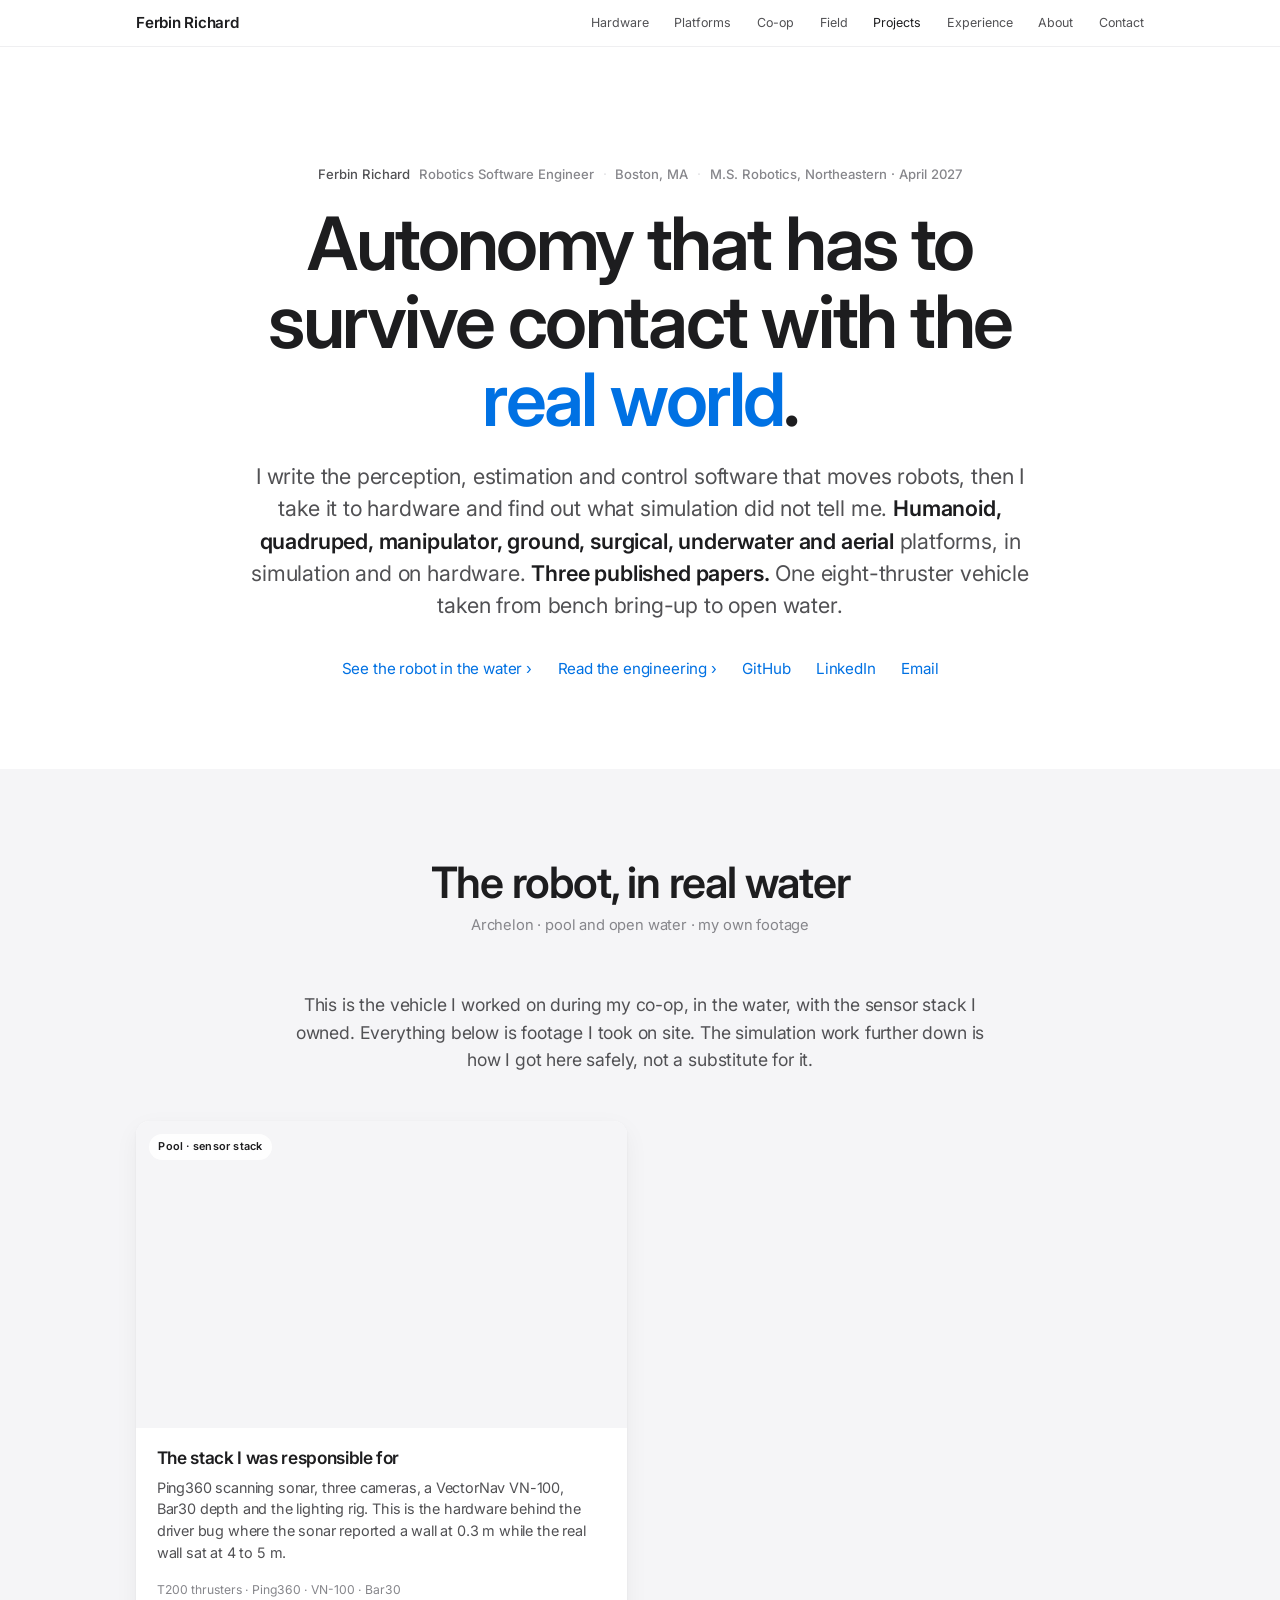
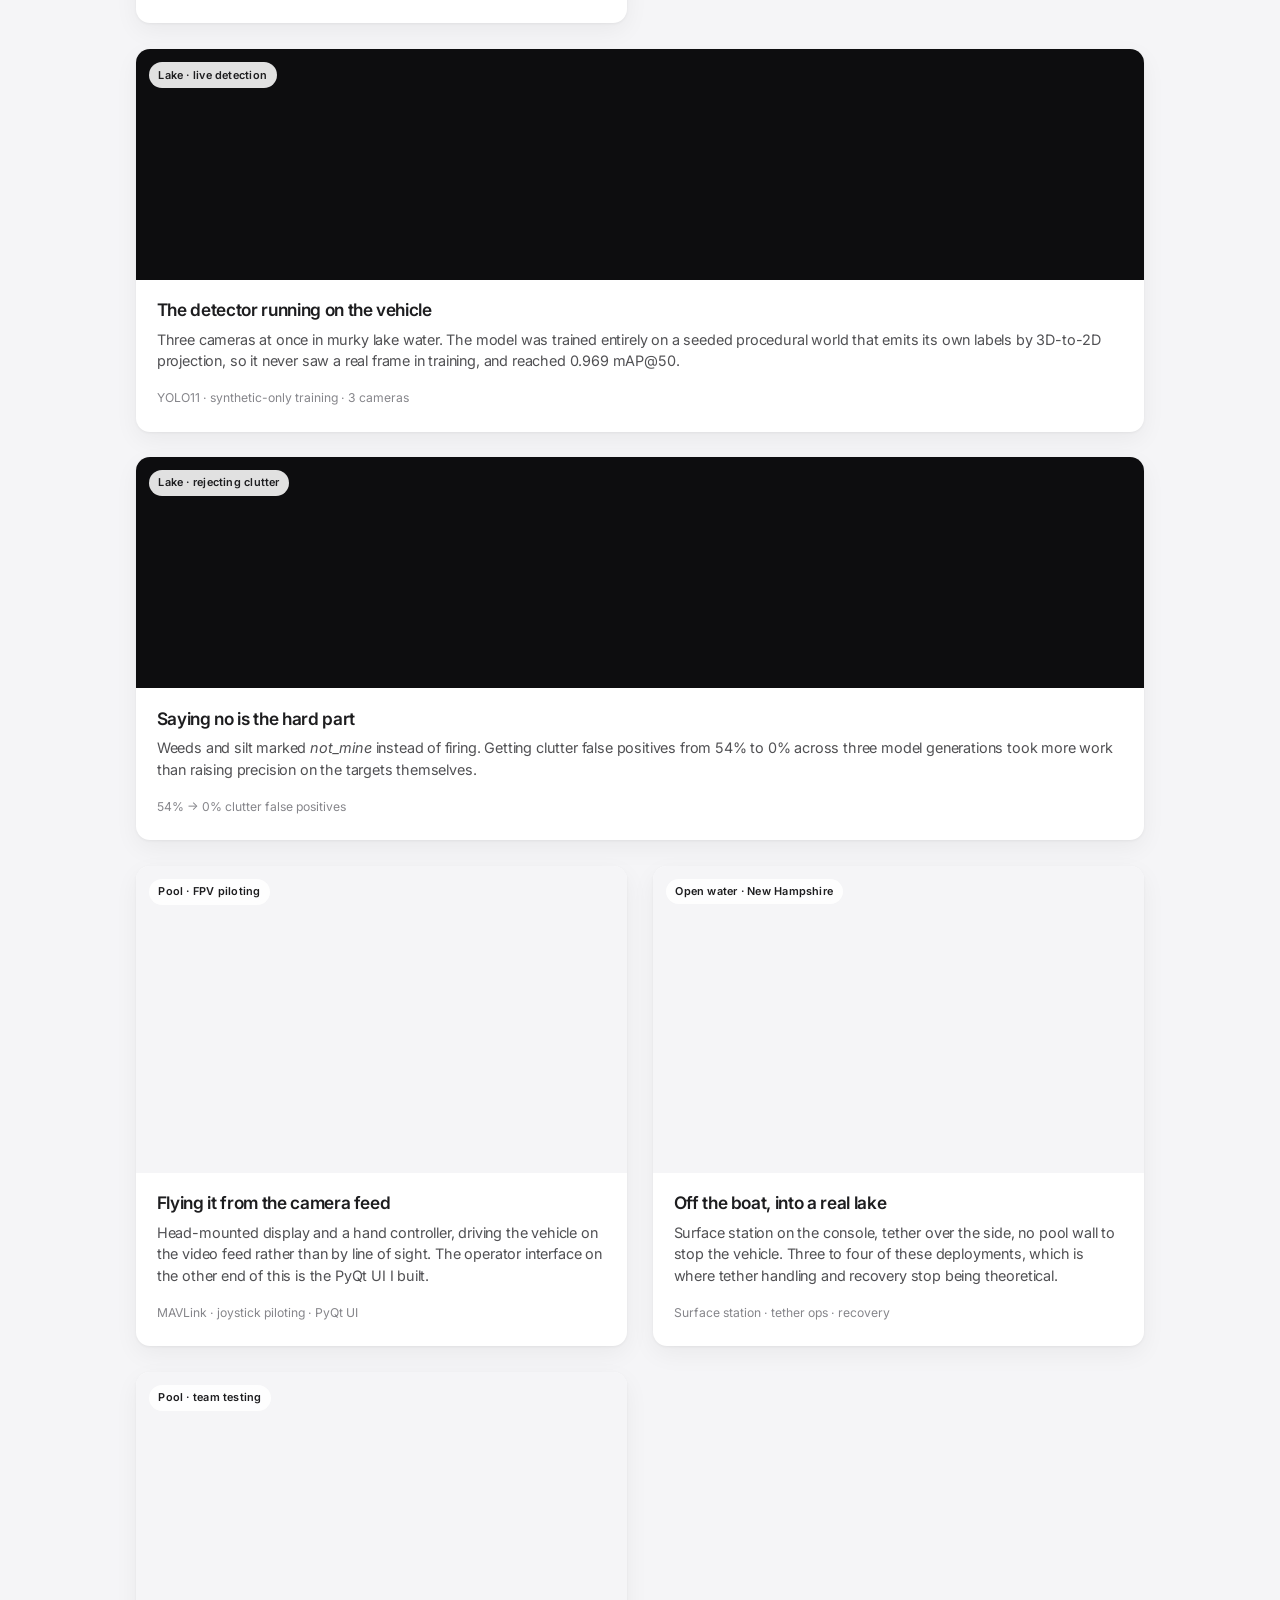
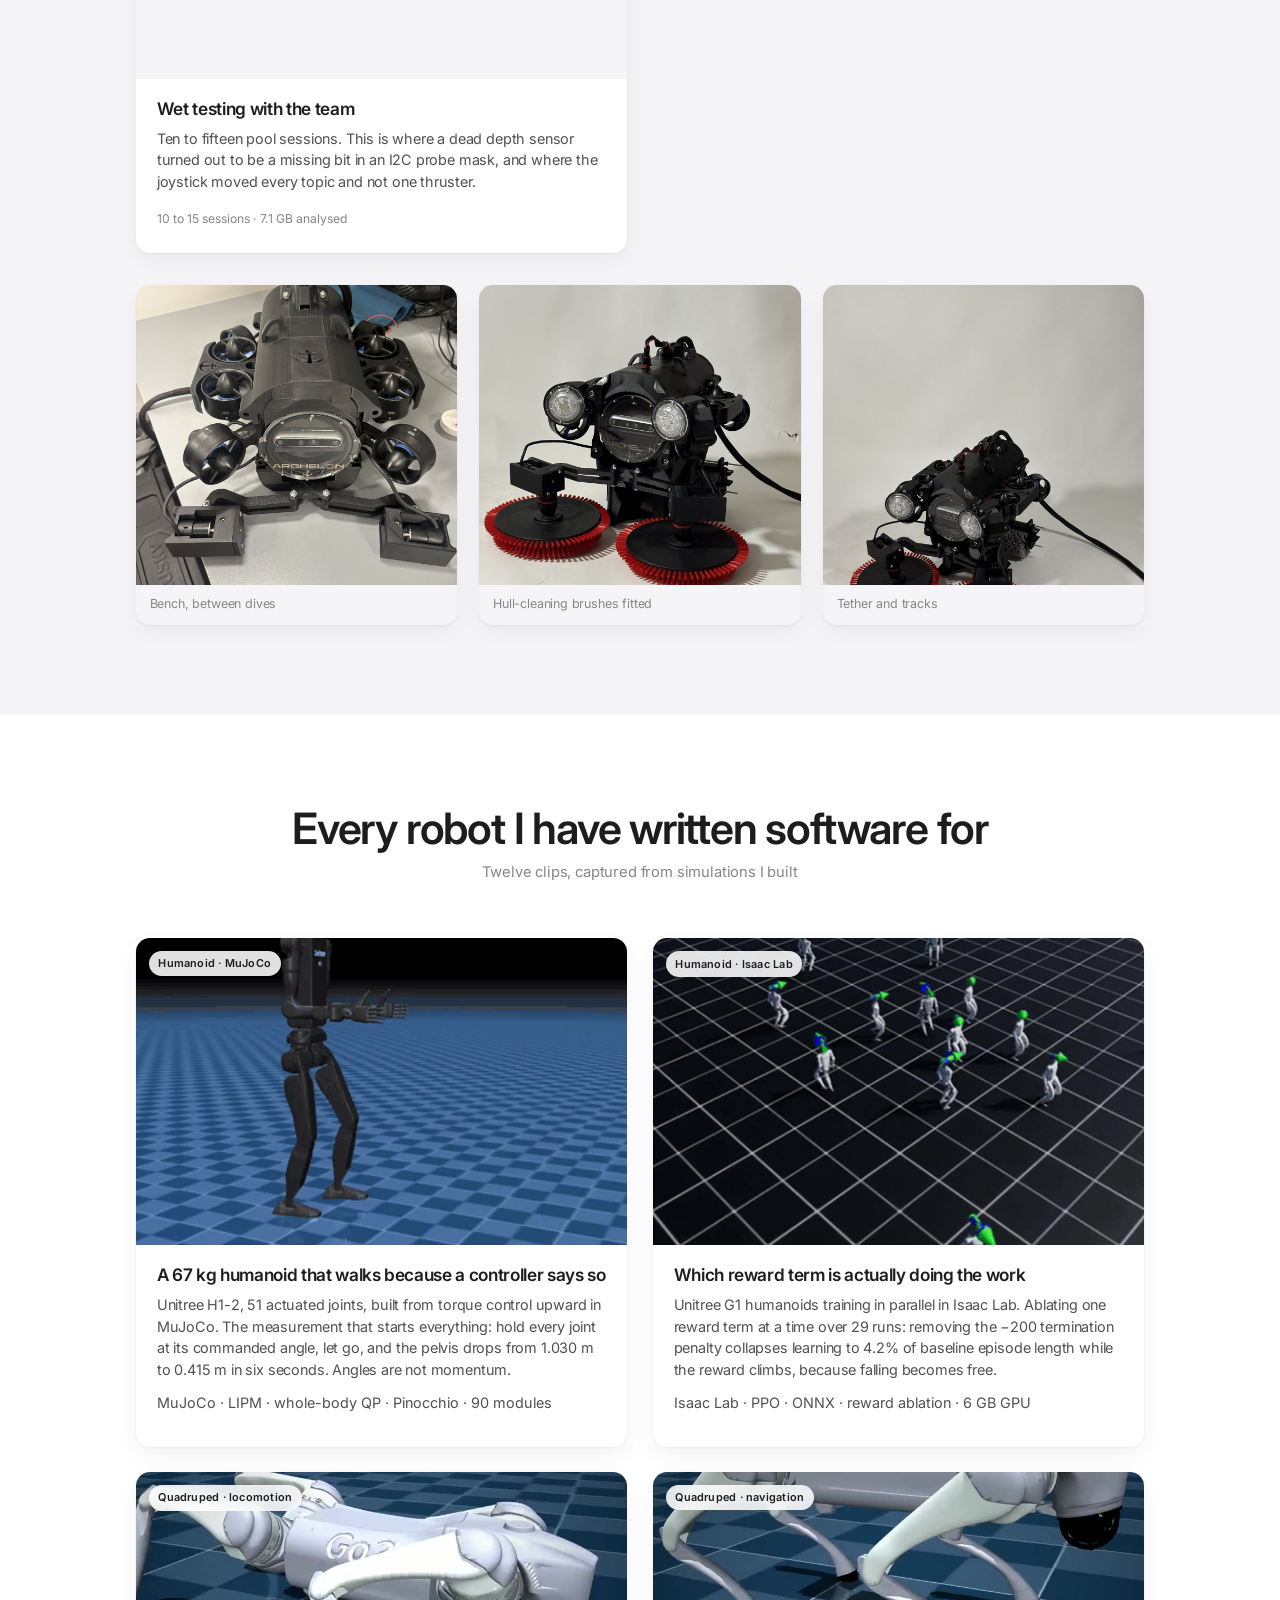
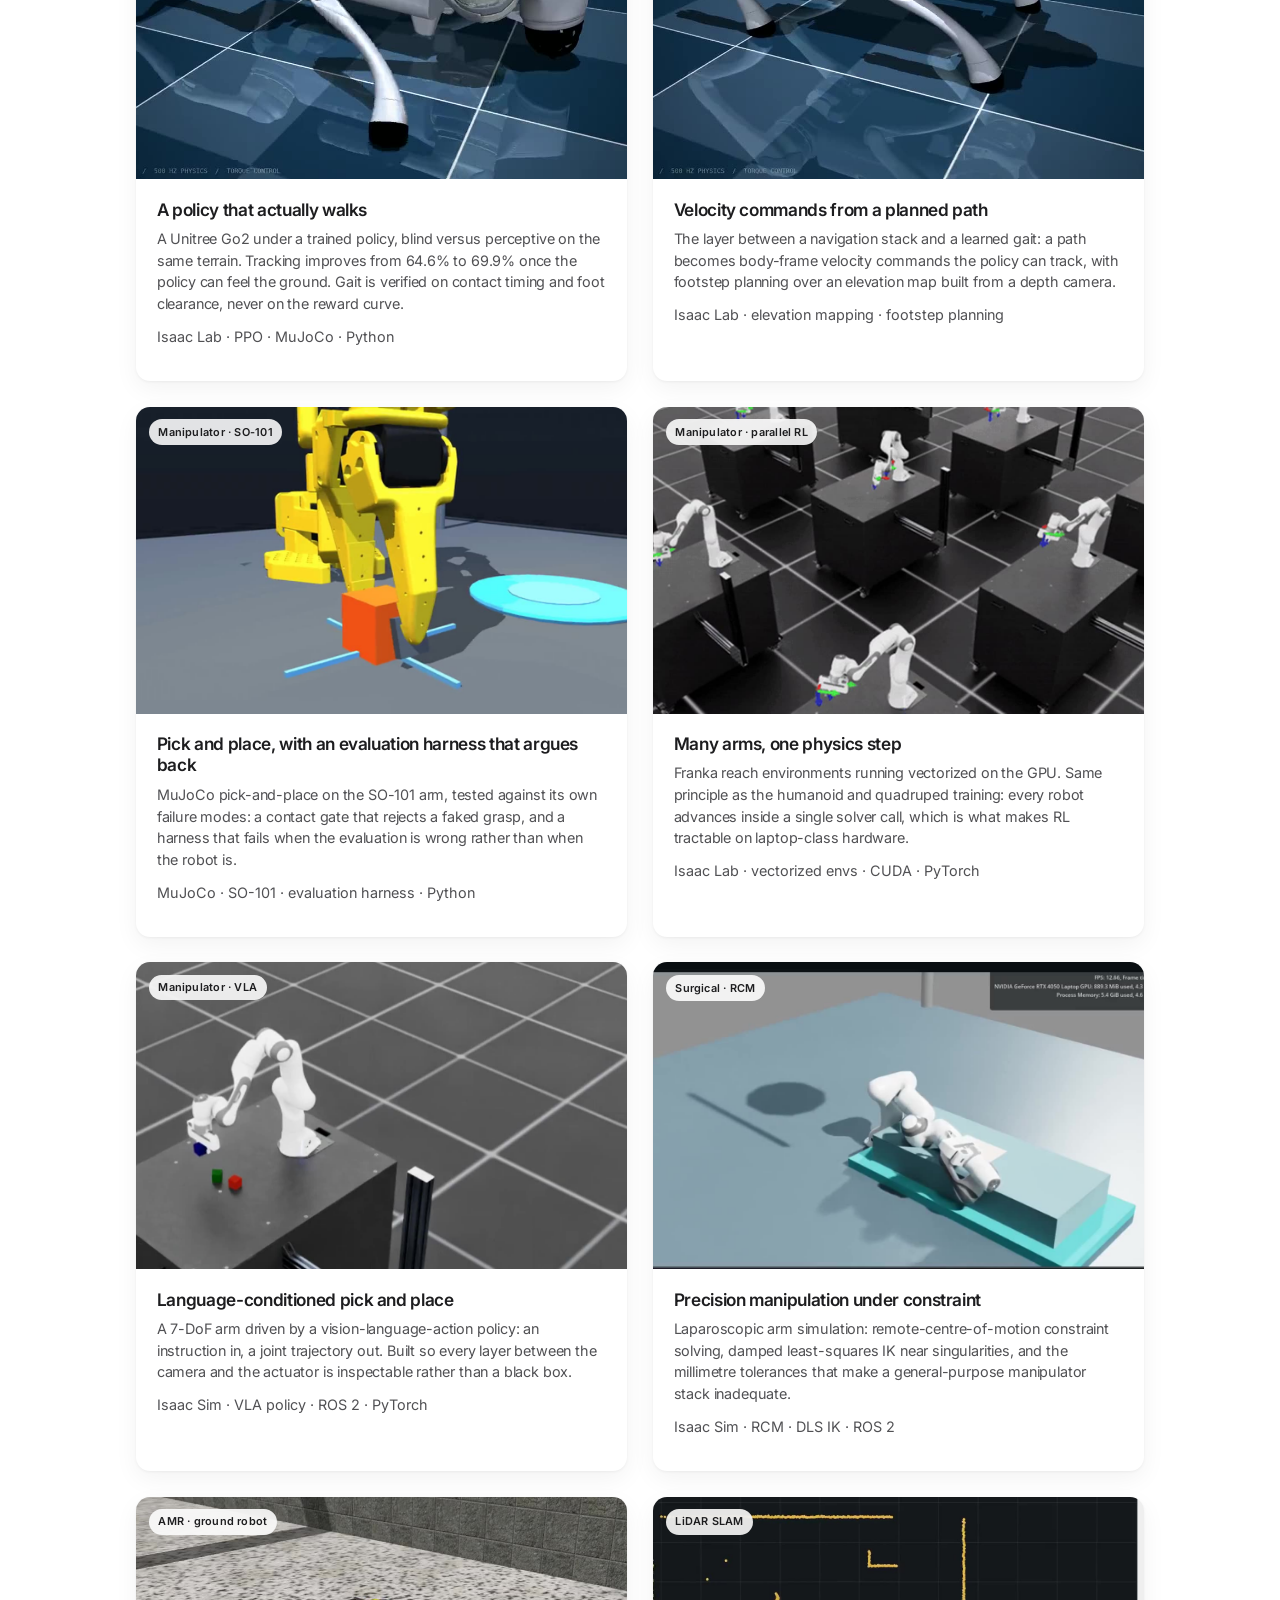
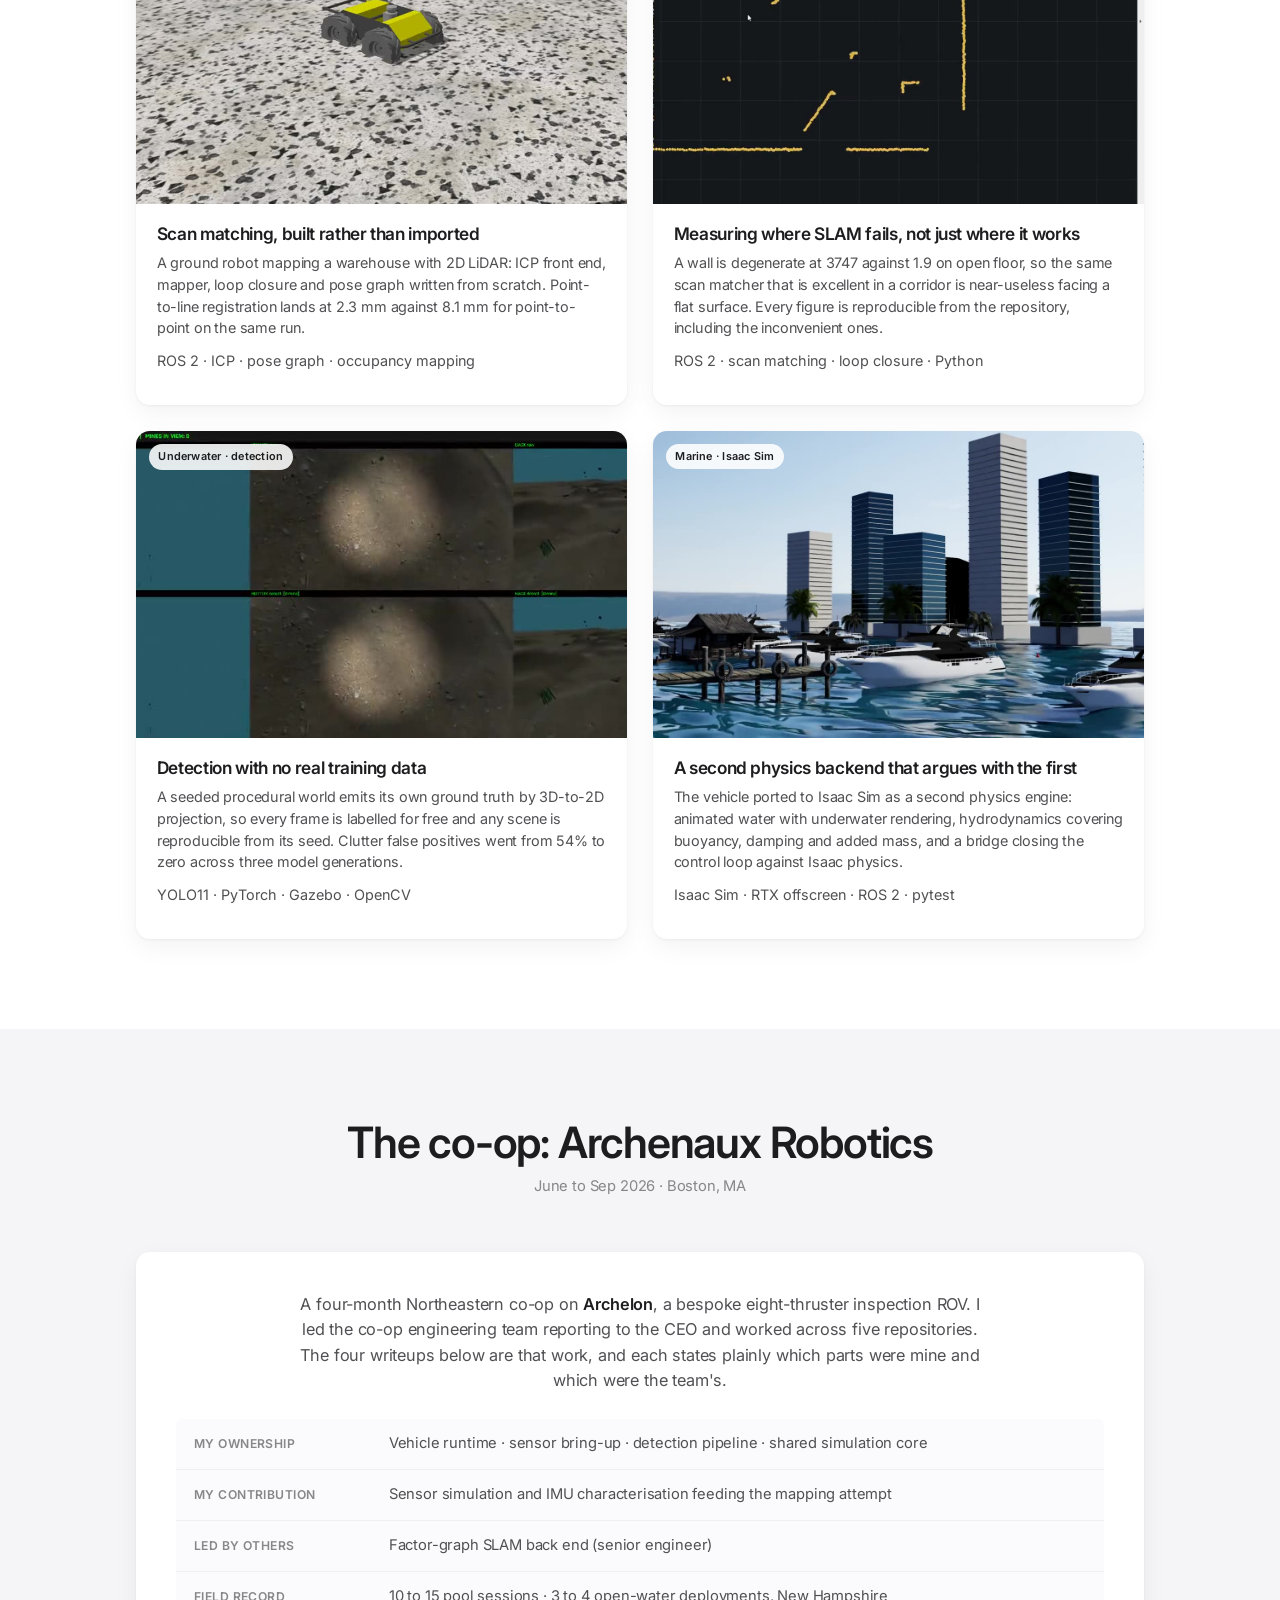
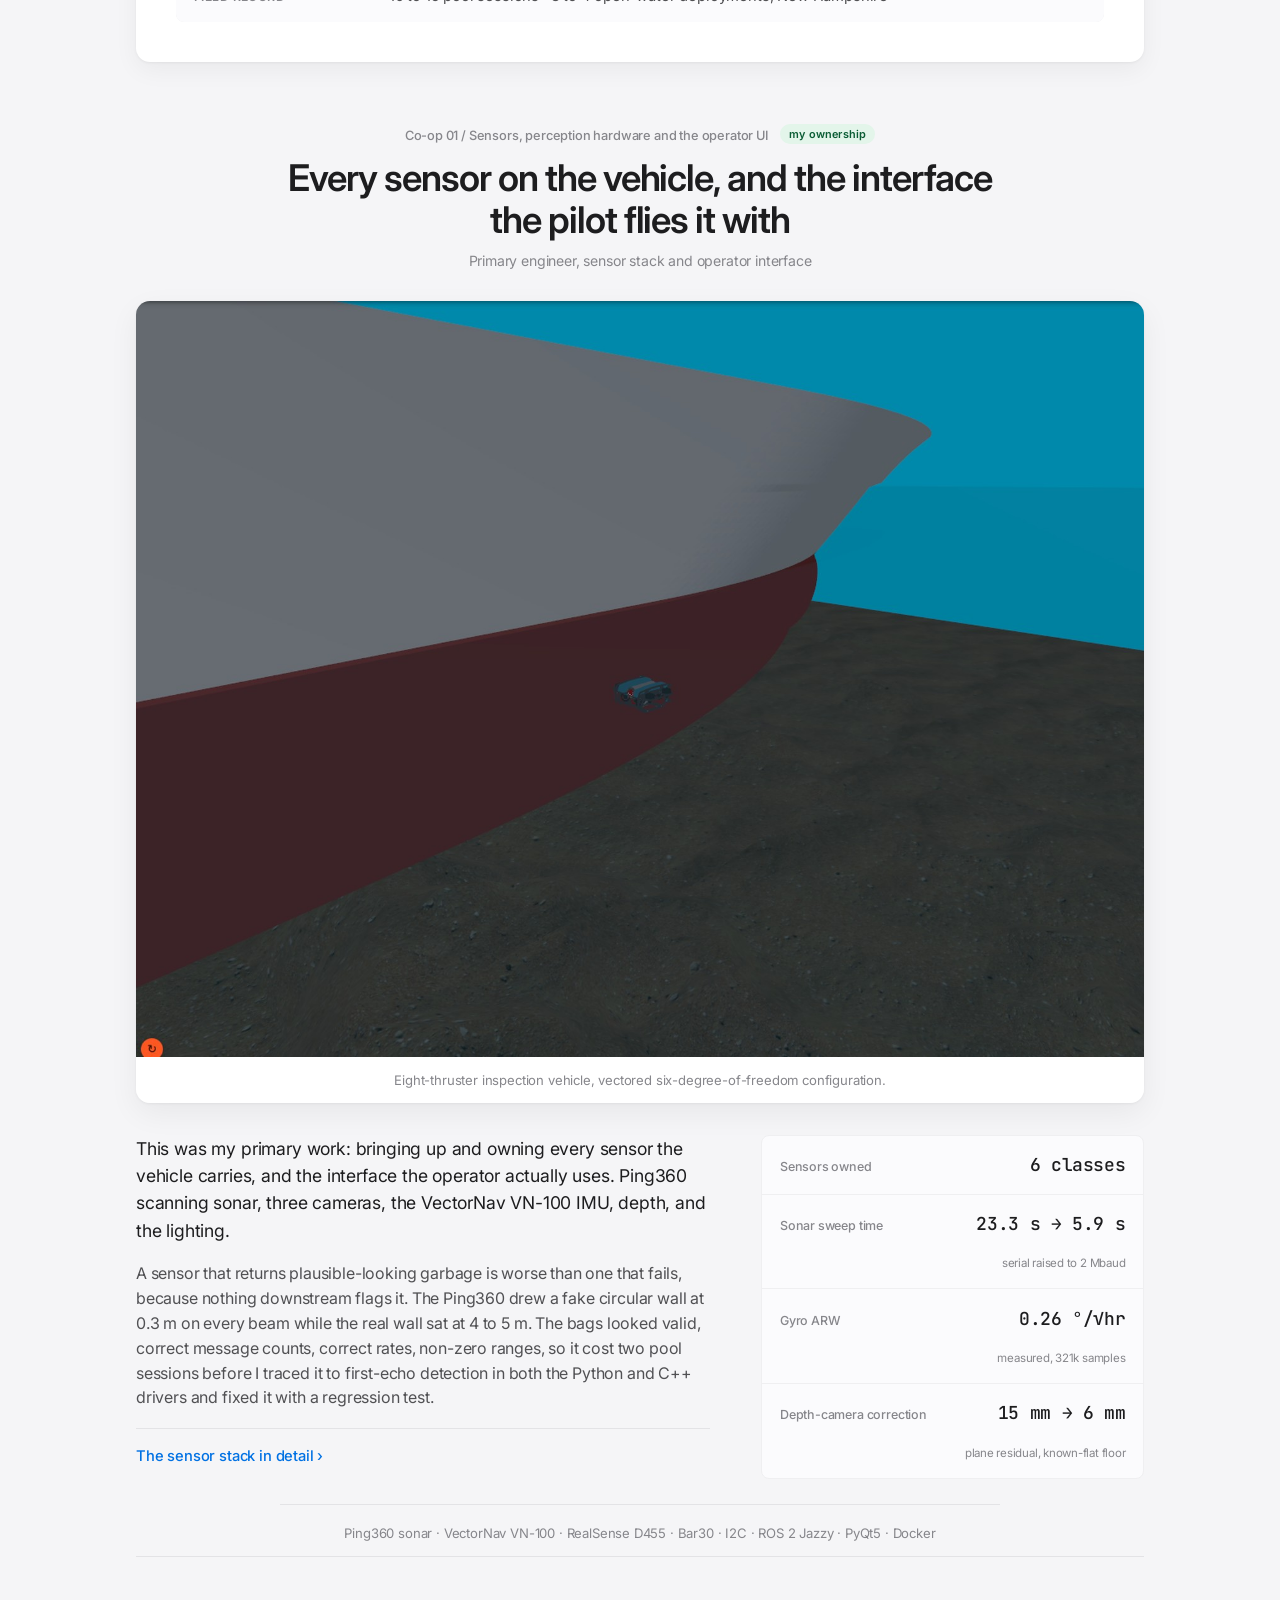
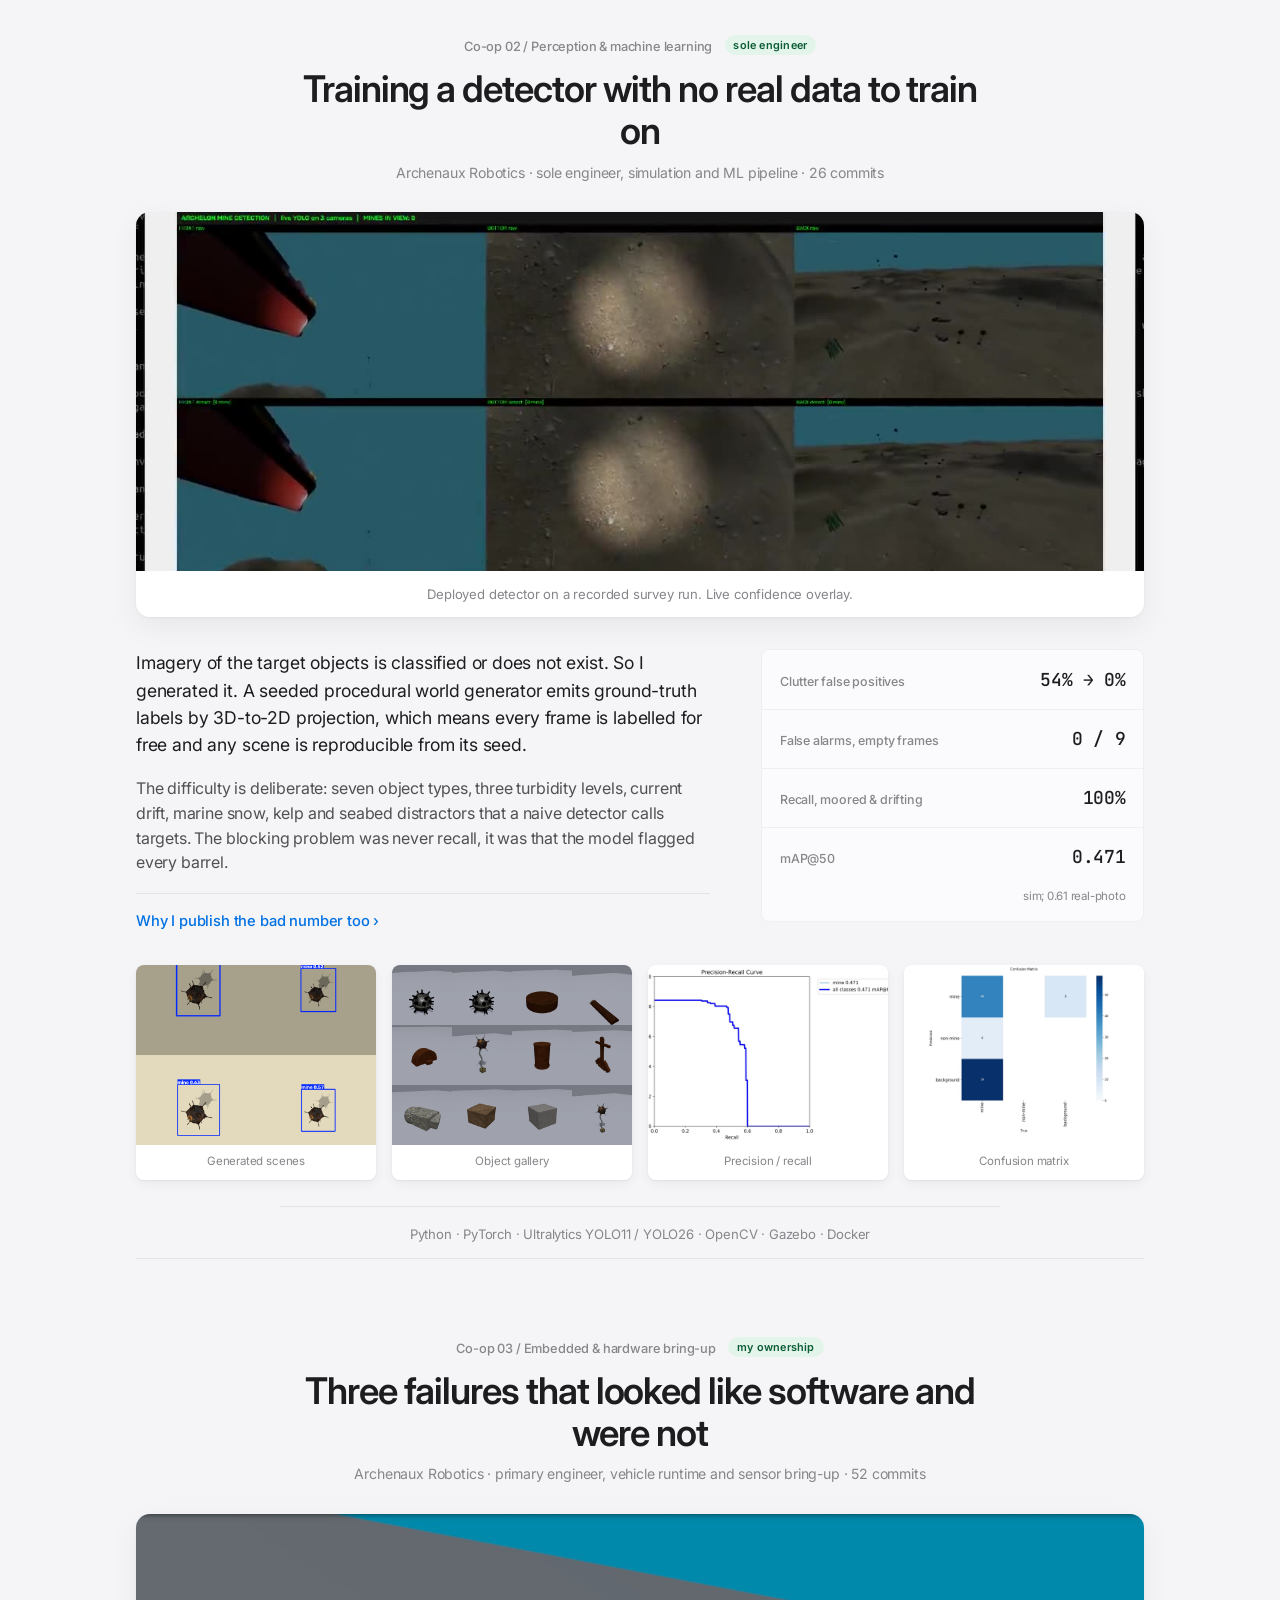
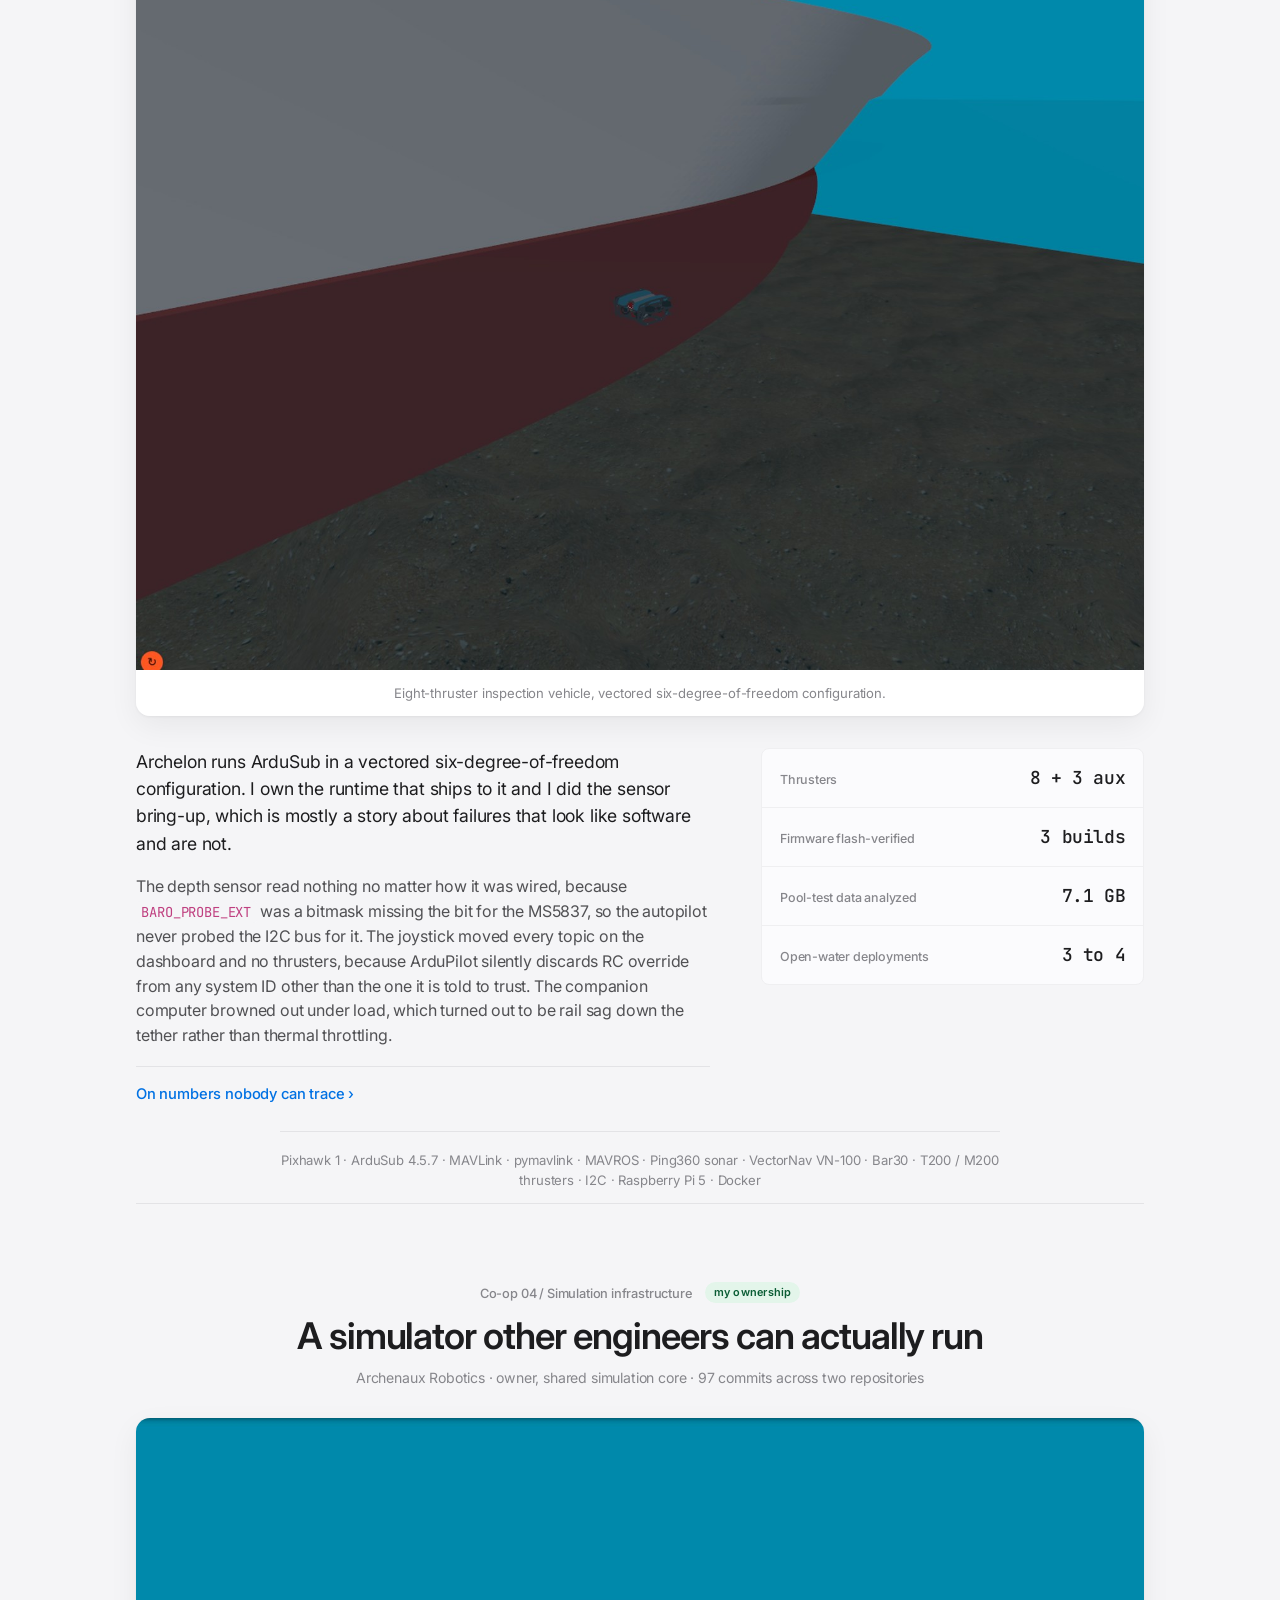
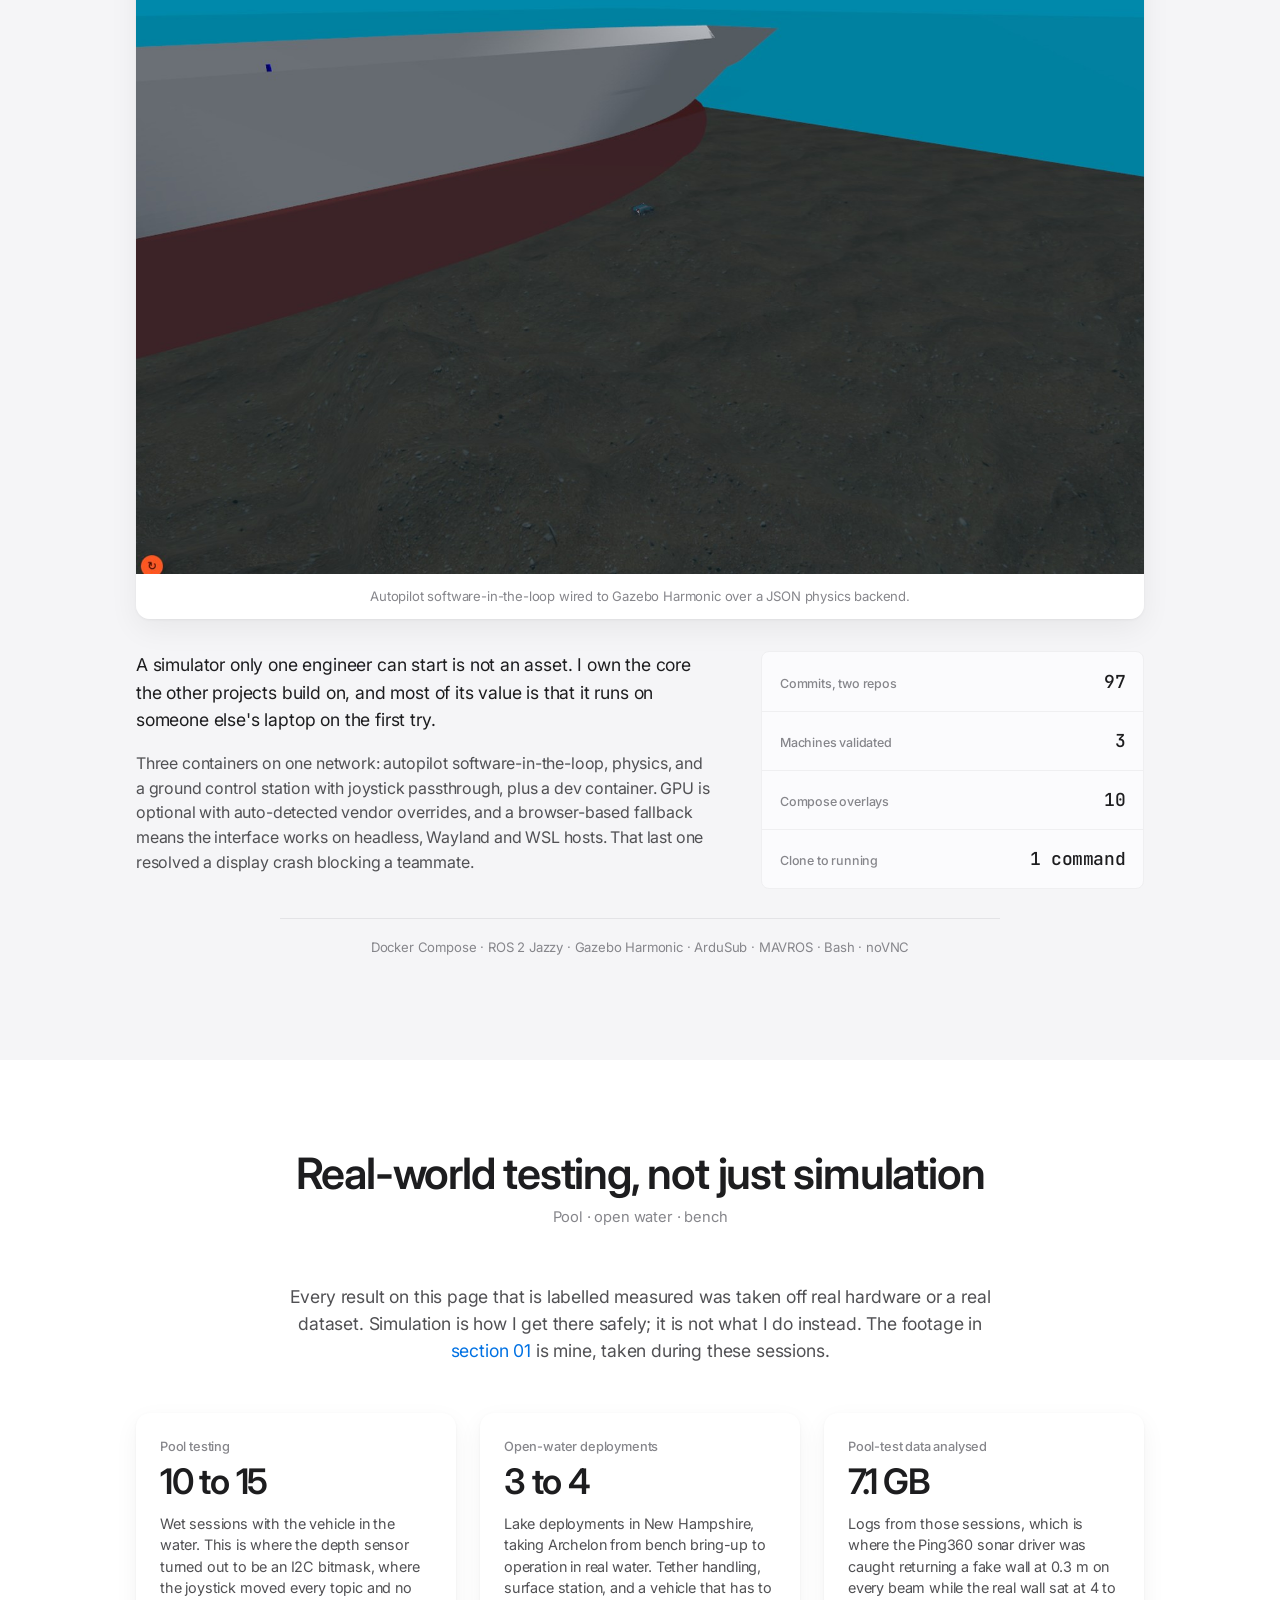
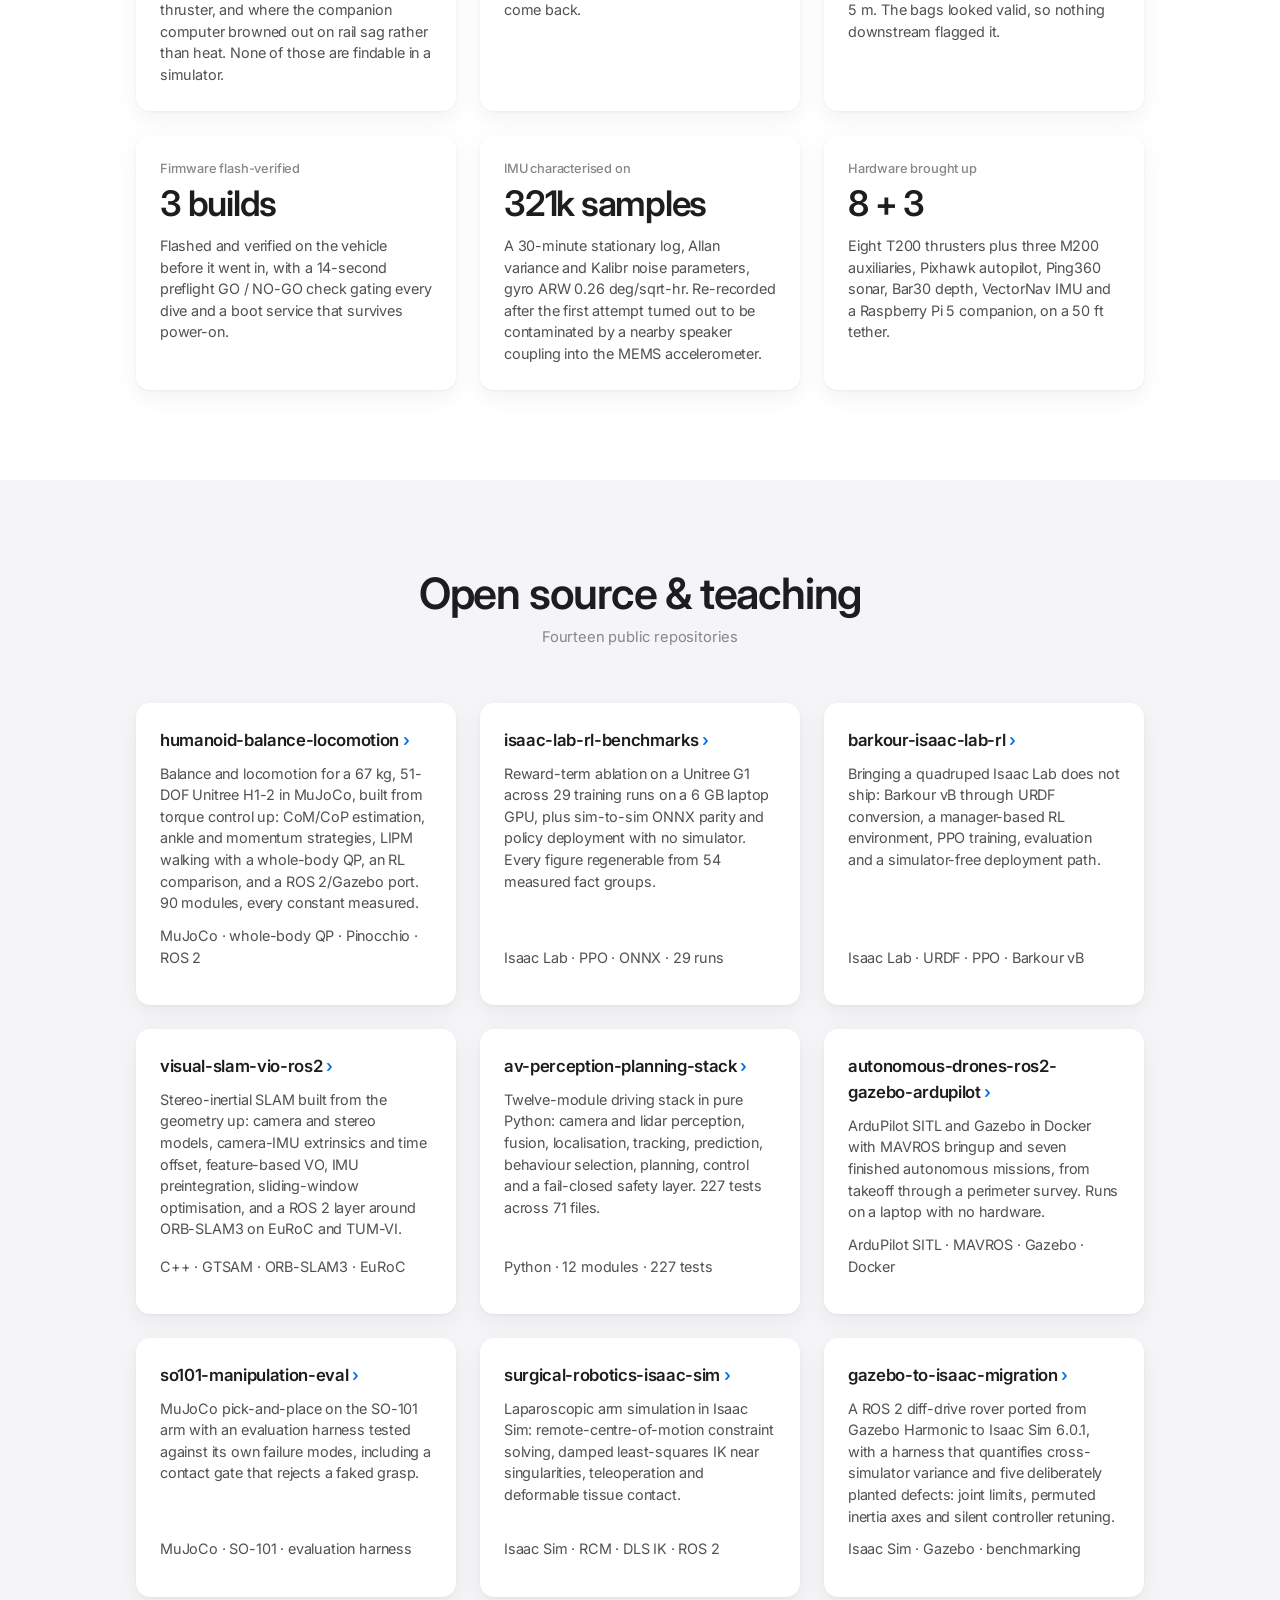
==== commit 25cef00a: "Restore the eight robot cards removed from the platforms section Ferbin noticed the "Every robot I h" ====
--- a/index.html
+++ b/index.html
@@ -244,7 +244,7 @@
     <div class="sec-head">
       <span class="sec-num">02</span>
       <h2>Every robot I have written software for</h2>
-      <span class="sec-note">4 clips, captured from simulations I built</span>
+      <span class="sec-note">Twelve clips, captured from simulations I built</span>
     </div>
 
     <div class="morph-grid">
@@ -263,7 +263,19 @@
         </div>
       </article>
 
-      
+      <article class="morph">
+        <div class="morph-media">
+          <span class="morph-tag">Humanoid · Isaac Lab</span>
+          <video poster="assets/img/g1_training_poster.jpg" muted loop playsinline preload="none"
+                 aria-label="Unitree G1 humanoid robots training in parallel in NVIDIA Isaac Lab">
+            <source src="assets/video/g1_training.mp4" type="video/mp4"></video>
+        </div>
+        <div class="morph-body">
+          <h3>Which reward term is actually doing the work</h3>
+          <p>Unitree G1 humanoids training in parallel in Isaac Lab. Ablating one reward term at a time over 29 runs: removing the −200 termination penalty collapses learning to 4.2% of baseline episode length while the reward climbs, because falling becomes free.</p>
+          <p class="morph-stack">Isaac Lab · PPO · ONNX · reward ablation · 6 GB GPU</p>
+        </div>
+      </article>
 
       <article class="morph">
         <div class="morph-media">
@@ -279,7 +291,19 @@
         </div>
       </article>
 
-      
+      <article class="morph">
+        <div class="morph-media">
+          <span class="morph-tag">Quadruped · navigation</span>
+          <video poster="assets/img/go2_vel_poster.jpg" muted loop playsinline preload="none"
+                 aria-label="Quadruped following velocity commands derived from a planned path">
+            <source src="assets/video/go2_velocity.mp4" type="video/mp4"></video>
+        </div>
+        <div class="morph-body">
+          <h3>Velocity commands from a planned path</h3>
+          <p>The layer between a navigation stack and a learned gait: a path becomes body-frame velocity commands the policy can track, with footstep planning over an elevation map built from a depth camera.</p>
+          <p class="morph-stack">Isaac Lab · elevation mapping · footstep planning</p>
+        </div>
+      </article>
 
       <article class="morph">
         <div class="morph-media">
@@ -295,17 +319,89 @@
         </div>
       </article>
 
-      
-
-      
-
-      
-
-      
-
-      
-
-      
+      <article class="morph">
+        <div class="morph-media">
+          <span class="morph-tag">Manipulator · parallel RL</span>
+          <video poster="assets/img/franka_reach_poster.jpg" muted loop playsinline preload="none"
+                 aria-label="Multiple Franka robot arms reaching in parallel in Isaac Lab">
+            <source src="assets/video/franka_reach.mp4" type="video/mp4"></video>
+        </div>
+        <div class="morph-body">
+          <h3>Many arms, one physics step</h3>
+          <p>Franka reach environments running vectorized on the GPU. Same principle as the humanoid and quadruped training: every robot advances inside a single solver call, which is what makes RL tractable on laptop-class hardware.</p>
+          <p class="morph-stack">Isaac Lab · vectorized envs · CUDA · PyTorch</p>
+        </div>
+      </article>
+
+      <article class="morph">
+        <div class="morph-media">
+          <span class="morph-tag">Manipulator · VLA</span>
+          <video poster="assets/img/manipulation_poster.jpg" muted loop playsinline preload="none"
+                 aria-label="Robot arm reaching for coloured blocks under a vision-language-action policy">
+            <source src="assets/video/manipulation_vla.mp4" type="video/mp4"></video>
+        </div>
+        <div class="morph-body">
+          <h3>Language-conditioned pick and place</h3>
+          <p>A 7-DoF arm driven by a vision-language-action policy: an instruction in, a joint trajectory out. Built so every layer between the camera and the actuator is inspectable rather than a black box.</p>
+          <p class="morph-stack">Isaac Sim · VLA policy · ROS 2 · PyTorch</p>
+        </div>
+      </article>
+
+      <article class="morph">
+        <div class="morph-media">
+          <span class="morph-tag">Surgical · RCM</span>
+          <video poster="assets/img/surgical_poster.jpg" muted loop playsinline preload="none"
+                 aria-label="Surgical manipulator performing a precision task in simulation">
+            <source src="assets/video/surgical_arm.mp4" type="video/mp4"></video>
+        </div>
+        <div class="morph-body">
+          <h3>Precision manipulation under constraint</h3>
+          <p>Laparoscopic arm simulation: remote-centre-of-motion constraint solving, damped least-squares IK near singularities, and the millimetre tolerances that make a general-purpose manipulator stack inadequate.</p>
+          <p class="morph-stack">Isaac Sim · RCM · DLS IK · ROS 2</p>
+        </div>
+      </article>
+
+      <article class="morph">
+        <div class="morph-media">
+          <span class="morph-tag">AMR · ground robot</span>
+          <video poster="assets/img/amr_poster.jpg" muted loop playsinline preload="none"
+                 aria-label="Autonomous mobile robot mapping a warehouse with LiDAR">
+            <source src="assets/video/amr_slam.mp4" type="video/mp4"></video>
+        </div>
+        <div class="morph-body">
+          <h3>Scan matching, built rather than imported</h3>
+          <p>A ground robot mapping a warehouse with 2D LiDAR: ICP front end, mapper, loop closure and pose graph written from scratch. Point-to-line registration lands at 2.3 mm against 8.1 mm for point-to-point on the same run.</p>
+          <p class="morph-stack">ROS 2 · ICP · pose graph · occupancy mapping</p>
+        </div>
+      </article>
+
+      <article class="morph">
+        <div class="morph-media">
+          <span class="morph-tag">LiDAR SLAM</span>
+          <video poster="assets/img/lidar_poster.jpg" muted loop playsinline preload="none"
+                 aria-label="Occupancy map building during a LiDAR SLAM run">
+            <source src="assets/video/lidar_map.mp4" type="video/mp4"></video>
+        </div>
+        <div class="morph-body">
+          <h3>Measuring where SLAM fails, not just where it works</h3>
+          <p>A wall is degenerate at 3747 against 1.9 on open floor, so the same scan matcher that is excellent in a corridor is near-useless facing a flat surface. Every figure is reproducible from the repository, including the inconvenient ones.</p>
+          <p class="morph-stack">ROS 2 · scan matching · loop closure · Python</p>
+        </div>
+      </article>
+
+      <article class="morph">
+        <div class="morph-media">
+          <span class="morph-tag">Underwater · detection</span>
+          <video poster="assets/img/detect_poster.jpg" muted loop playsinline preload="none"
+                 aria-label="Underwater object detector running on a recorded survey with a live confidence overlay">
+            <source src="assets/video/detection.mp4" type="video/mp4"></video>
+        </div>
+        <div class="morph-body">
+          <h3>Detection with no real training data</h3>
+          <p>A seeded procedural world emits its own ground truth by 3D-to-2D projection, so every frame is labelled for free and any scene is reproducible from its seed. Clutter false positives went from 54% to zero across three model generations.</p>
+          <p class="morph-stack">YOLO11 · PyTorch · Gazebo · OpenCV</p>
+        </div>
+      </article>
 
       <article class="morph">
         <div class="morph-media">
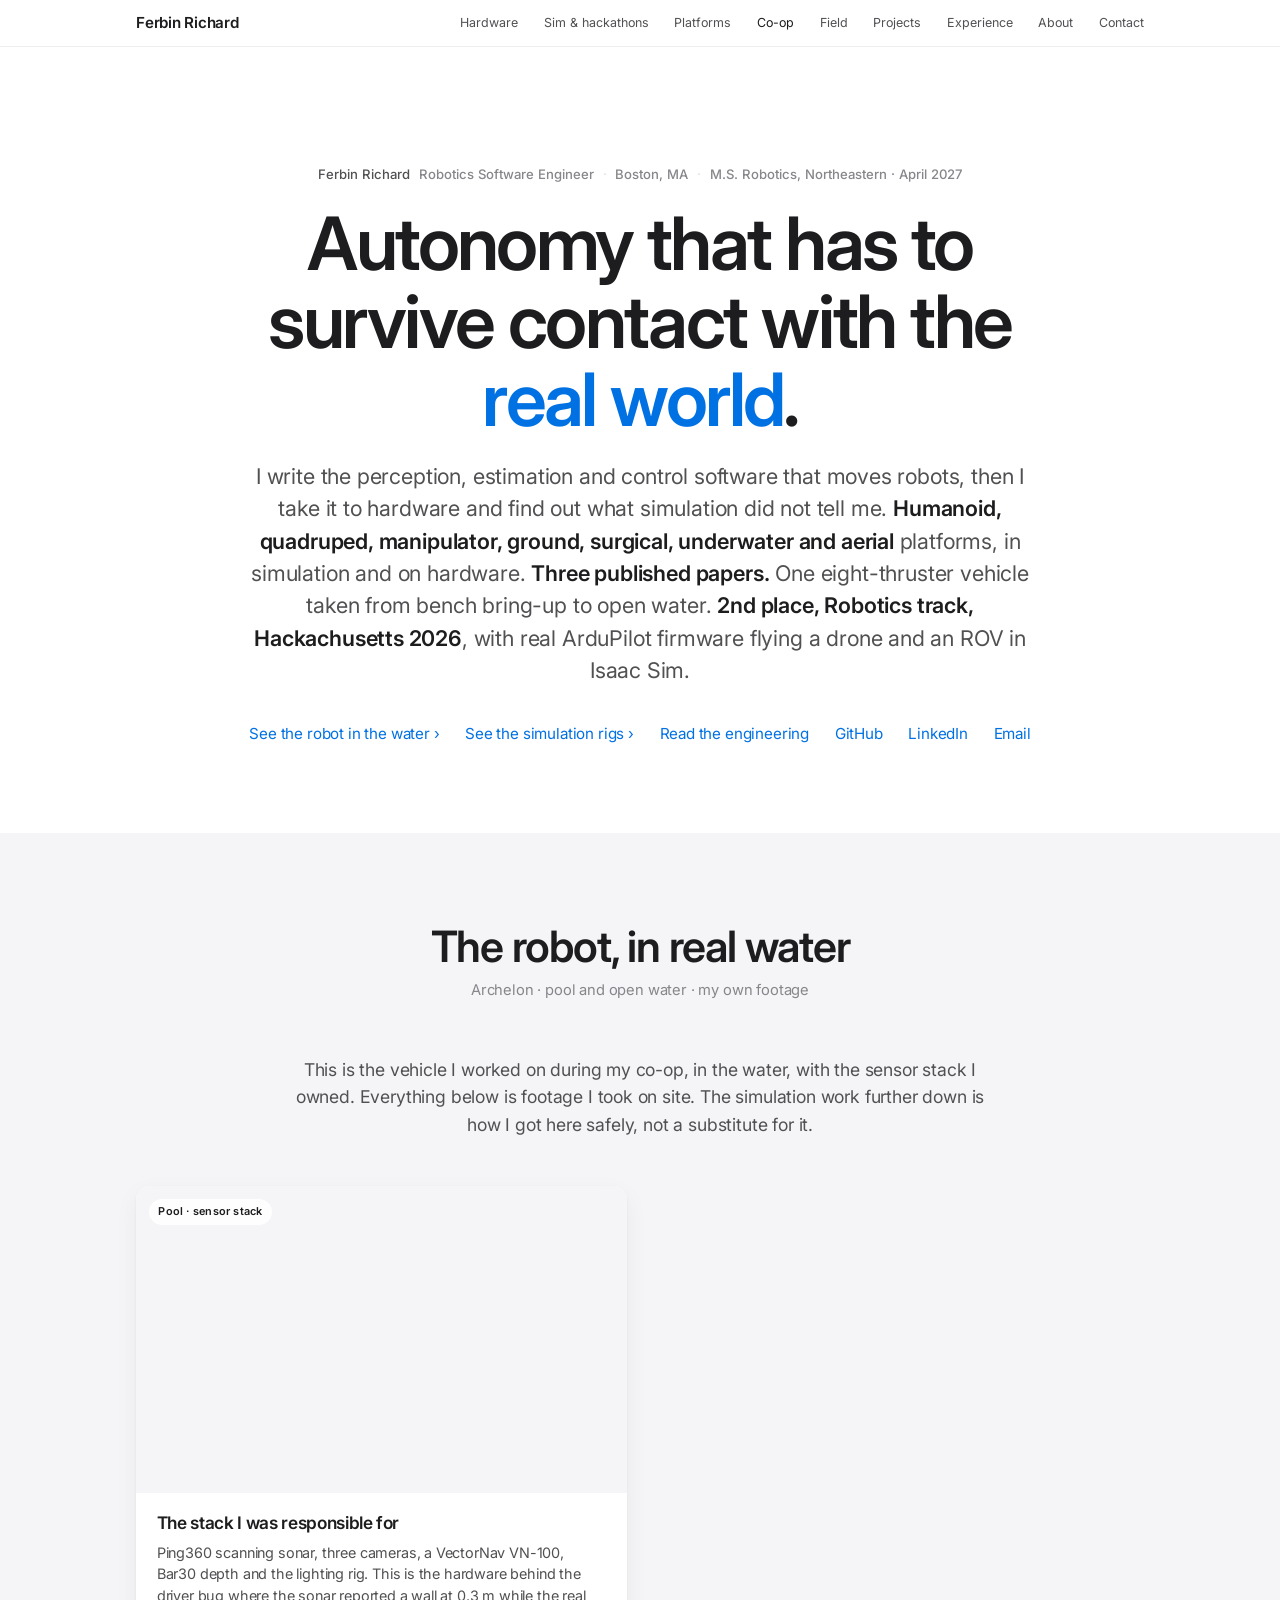
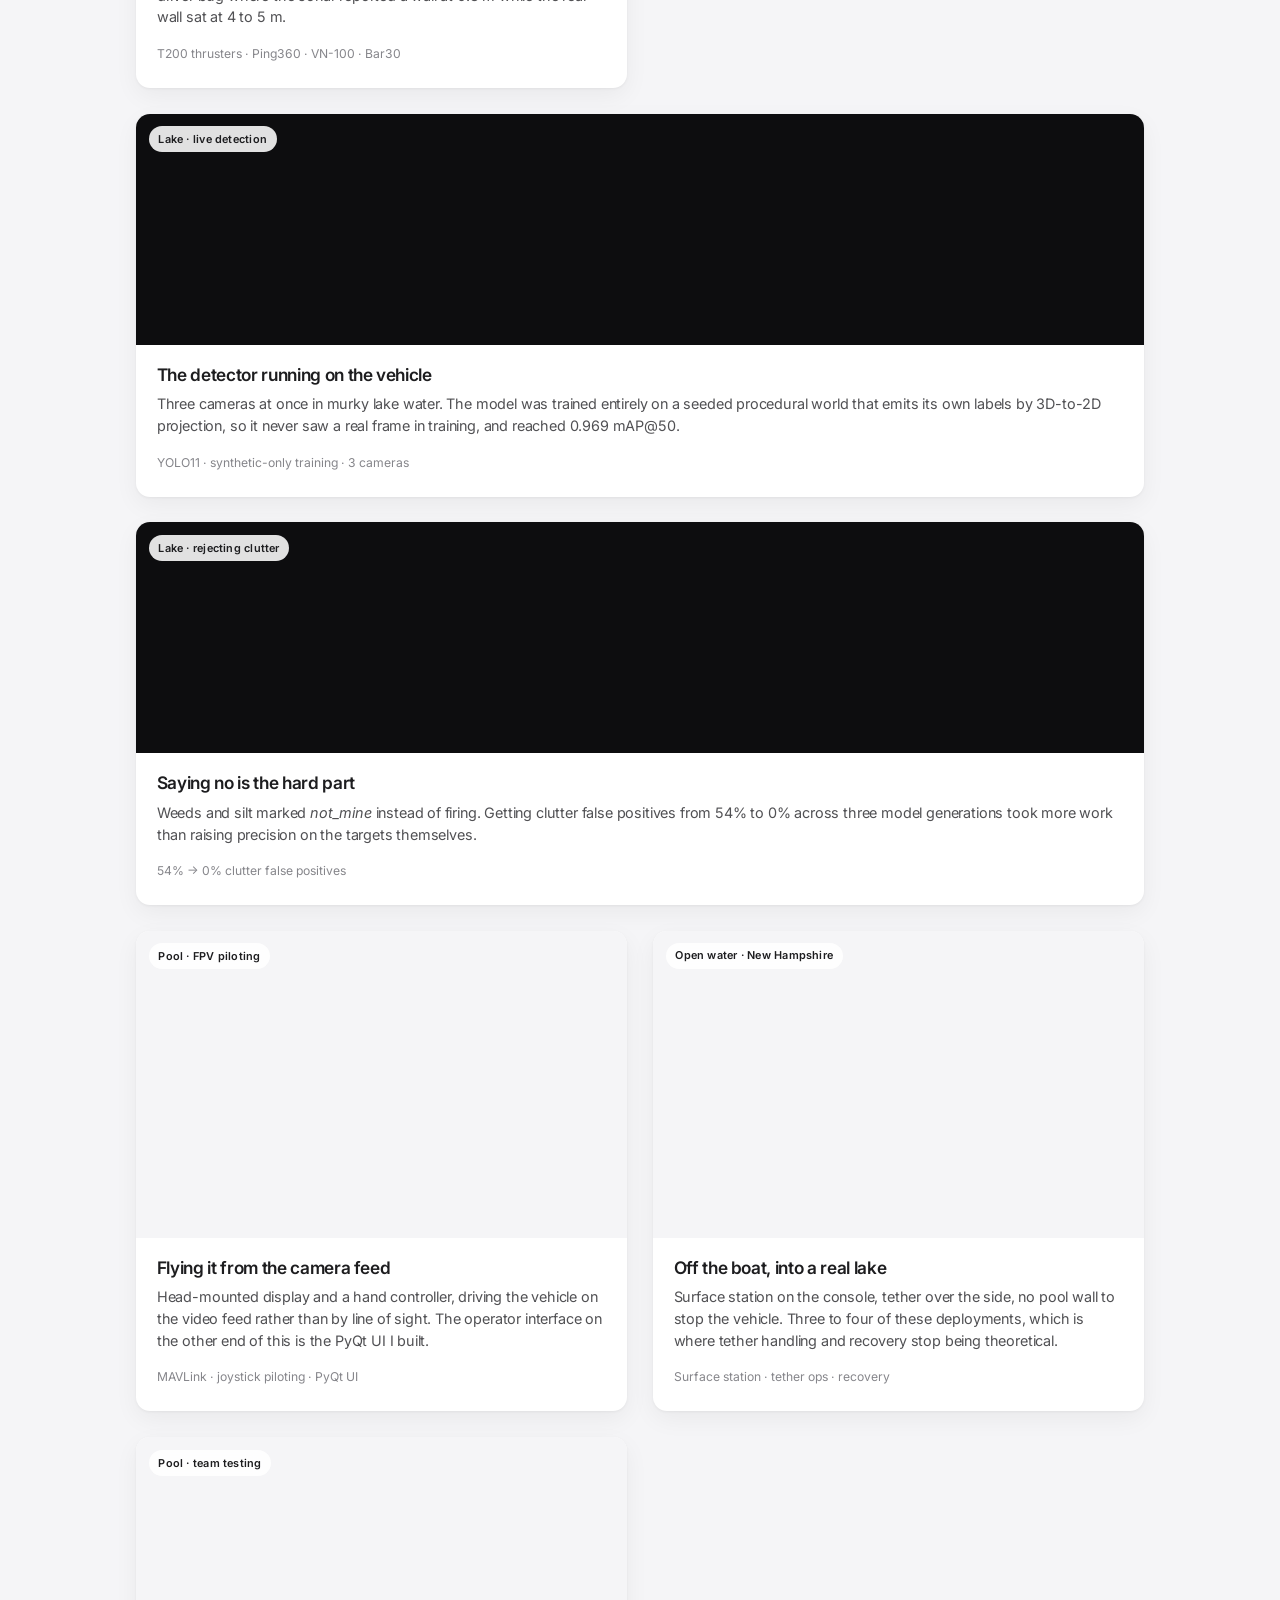
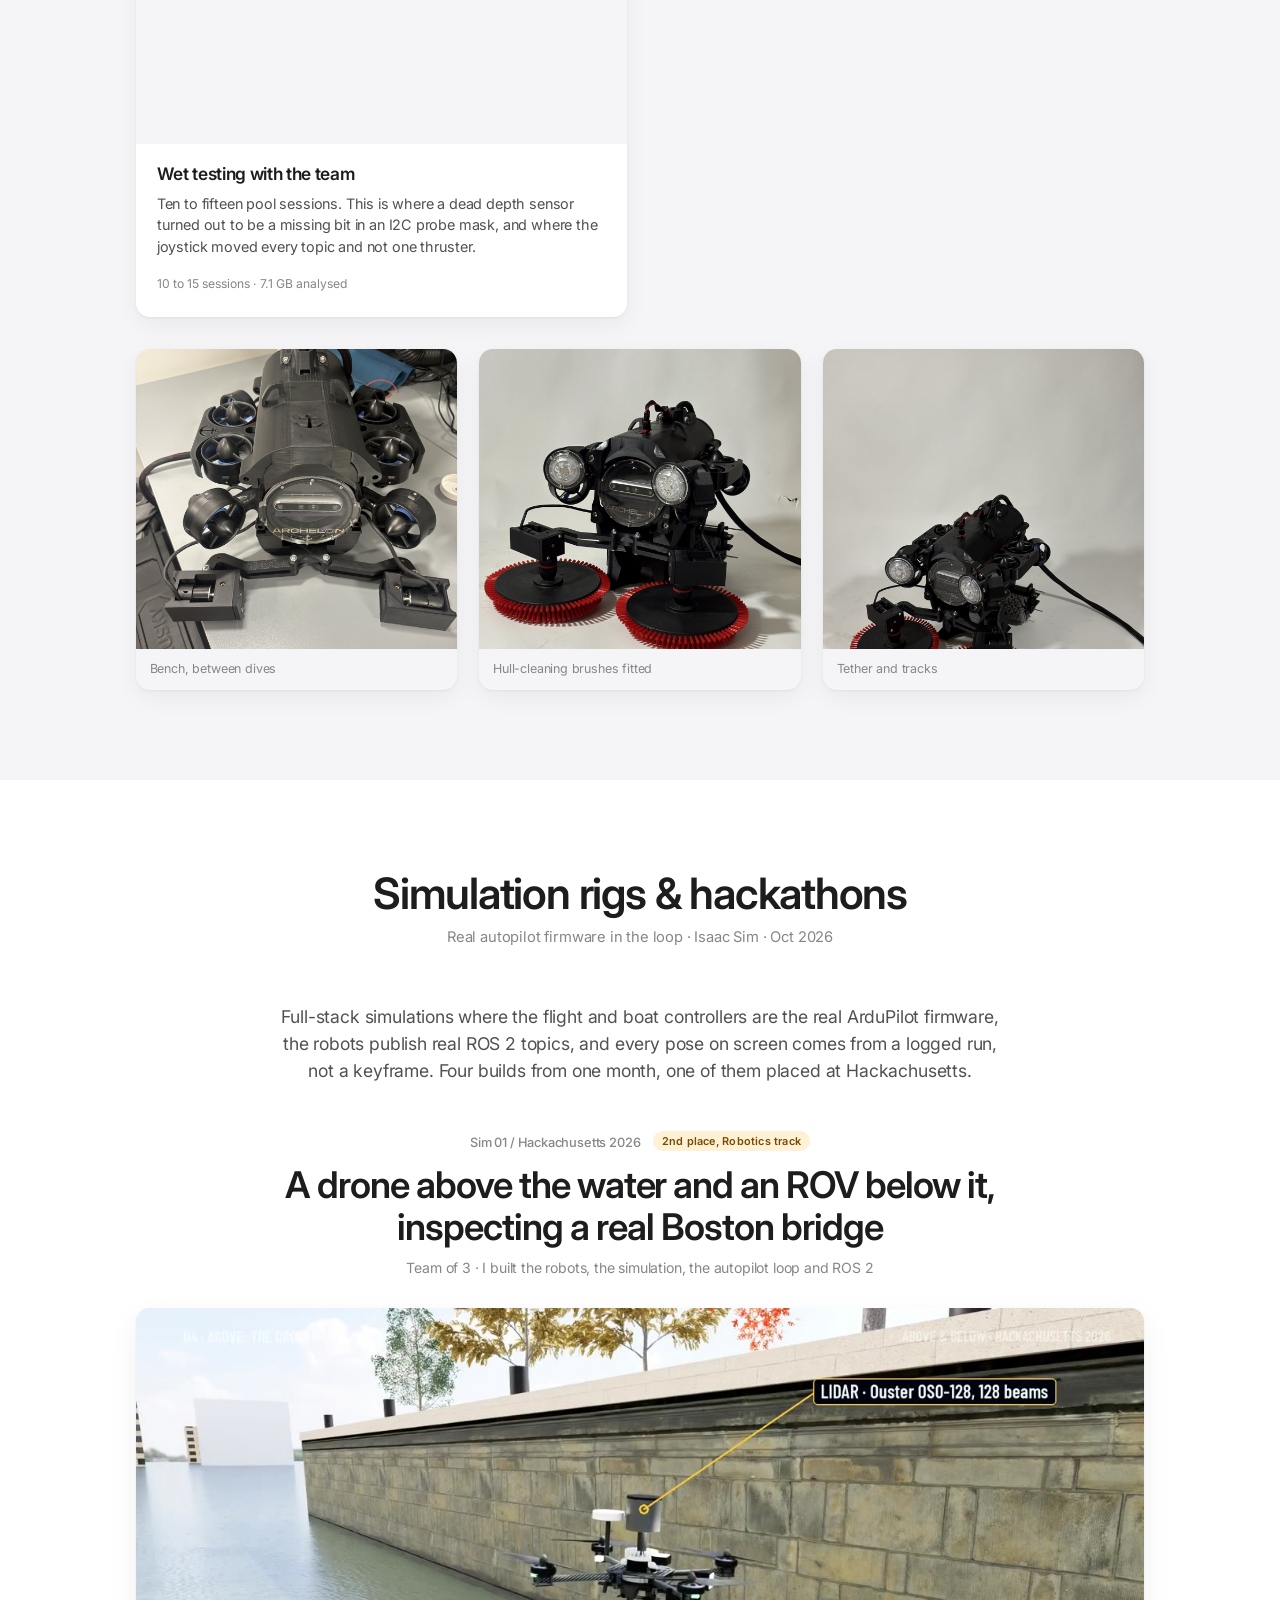
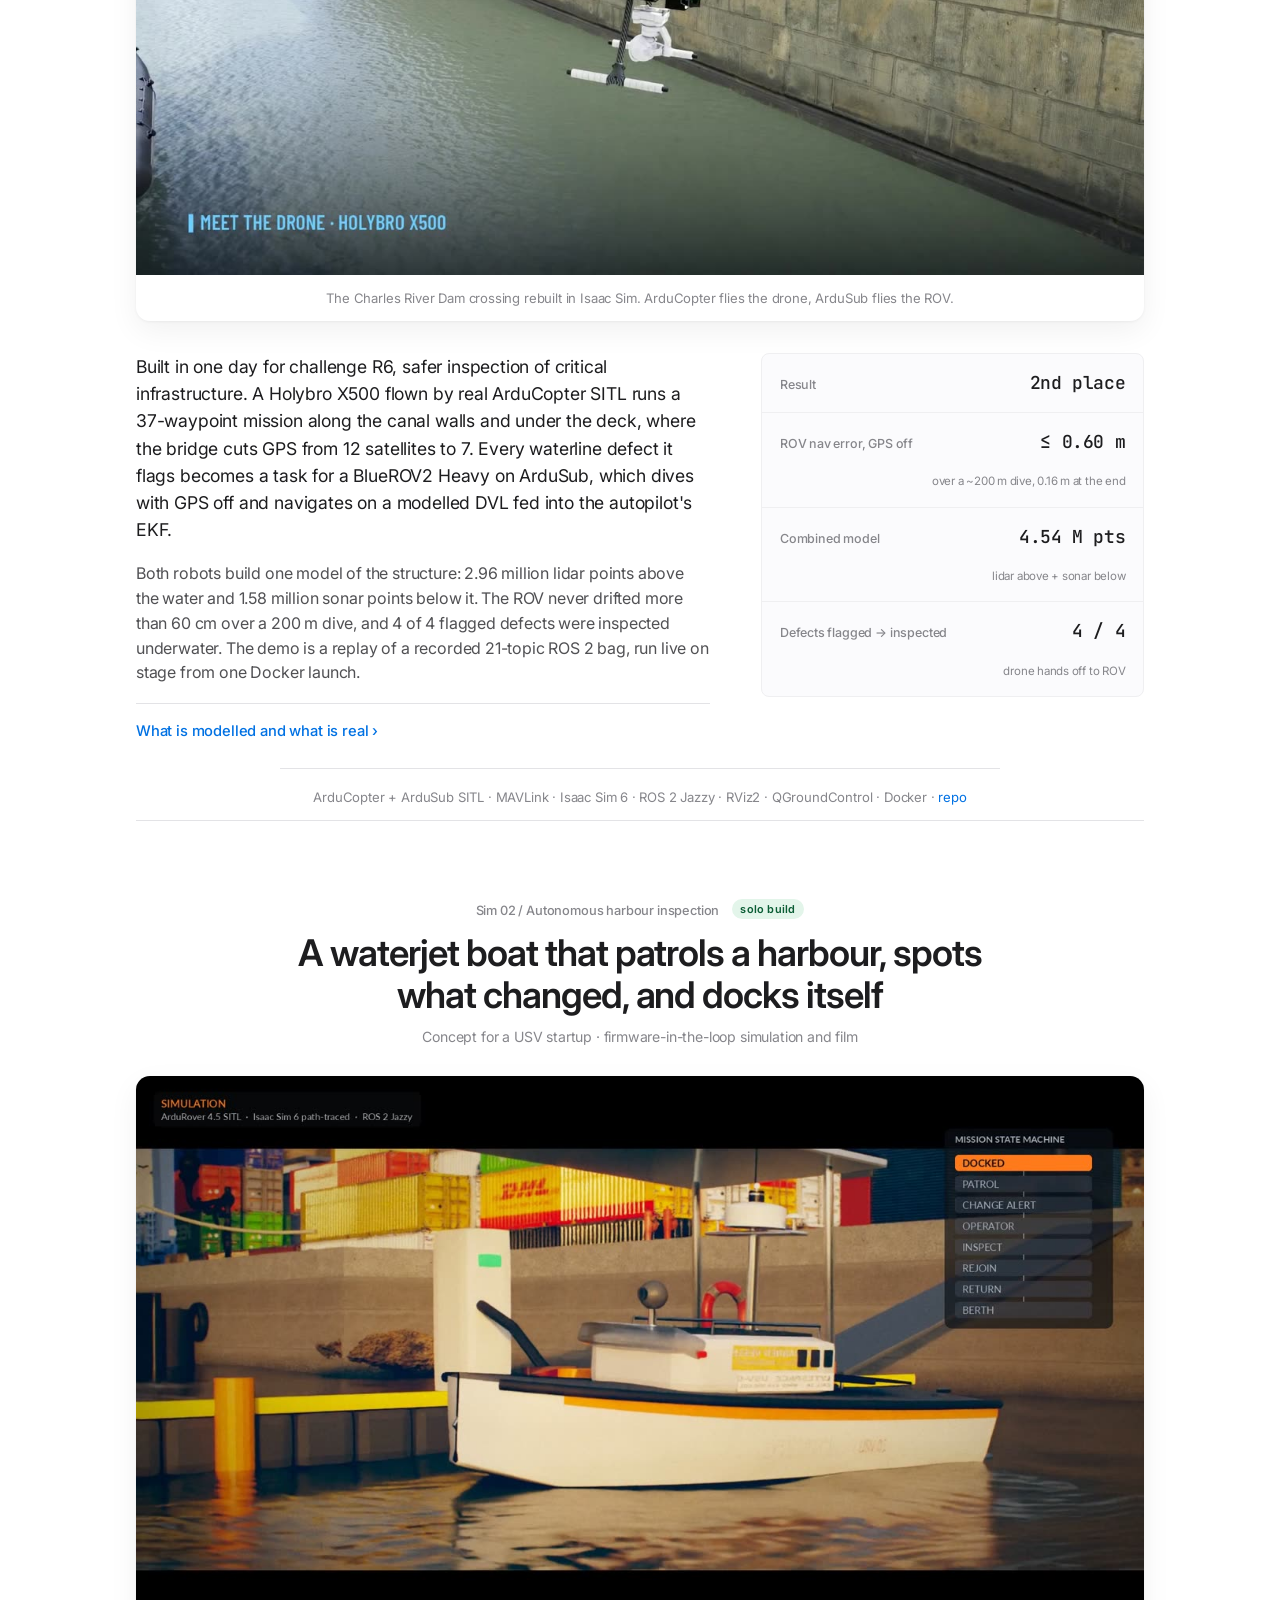
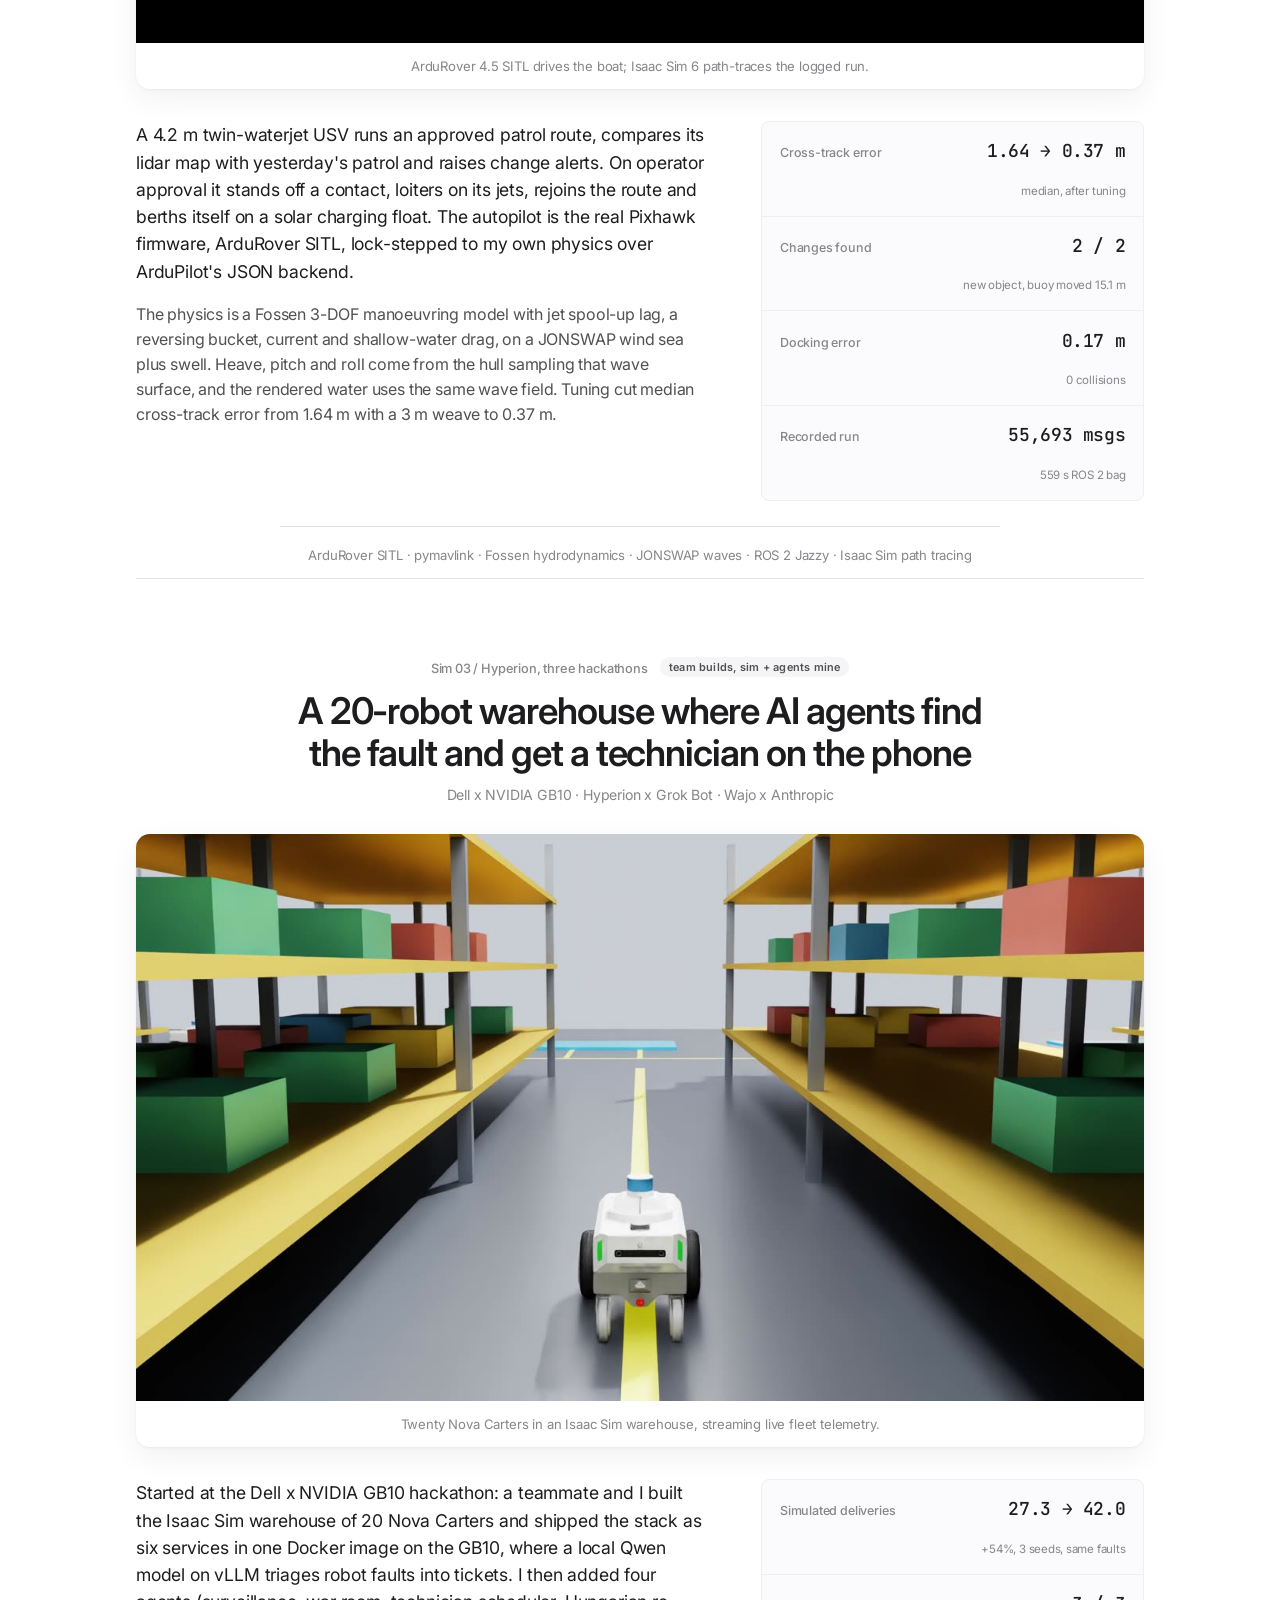
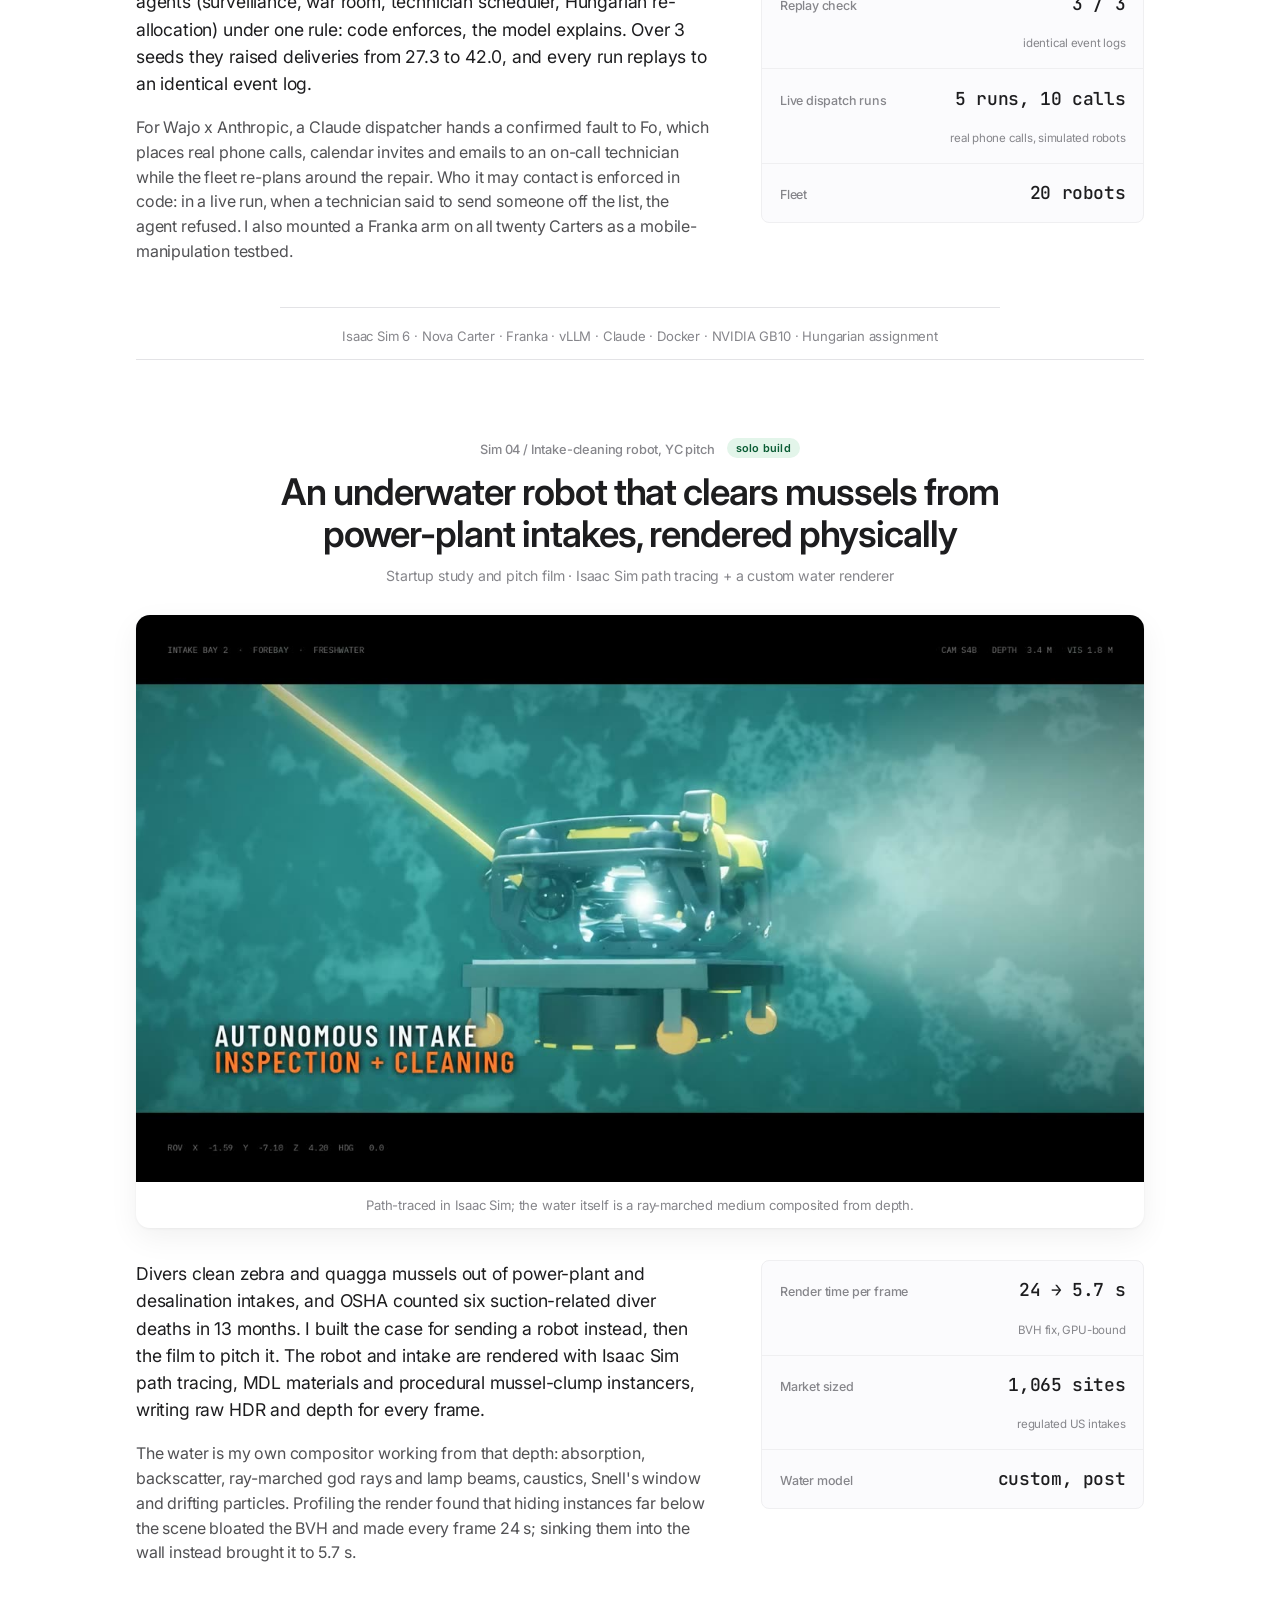
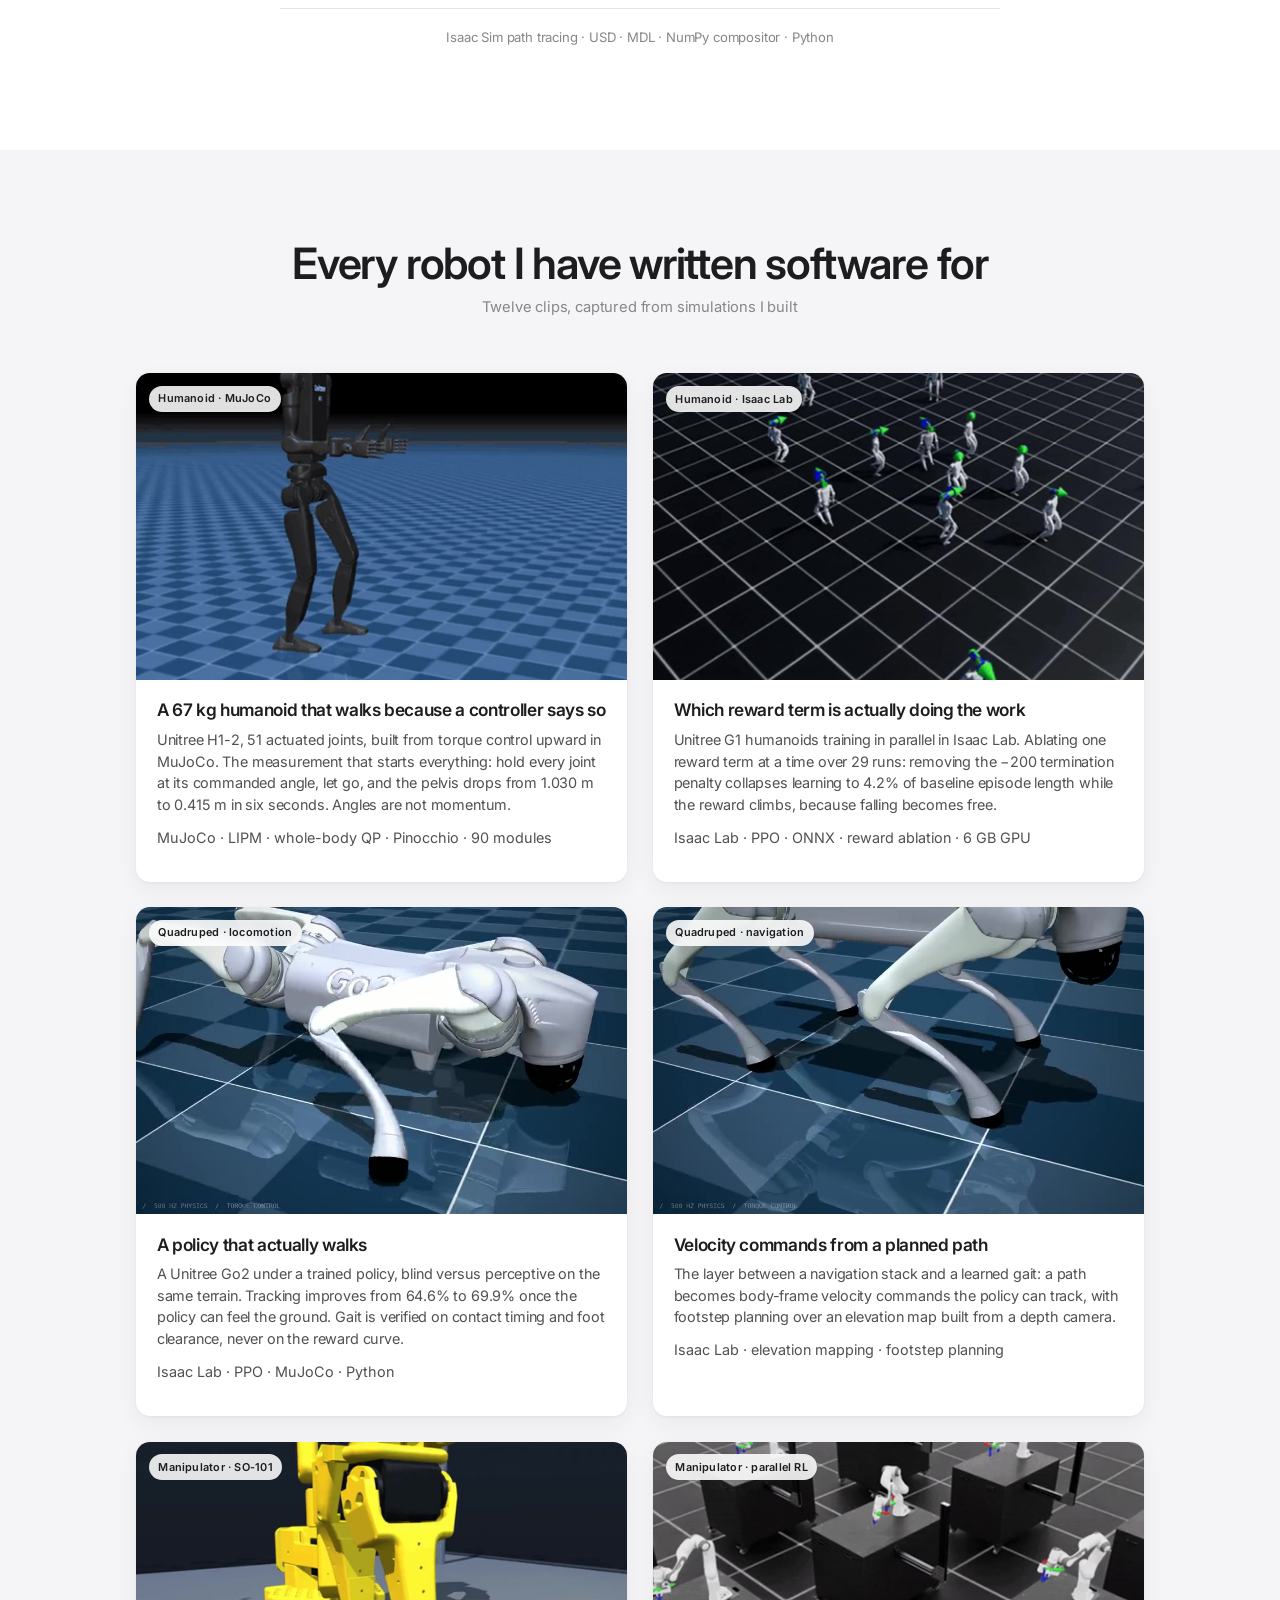
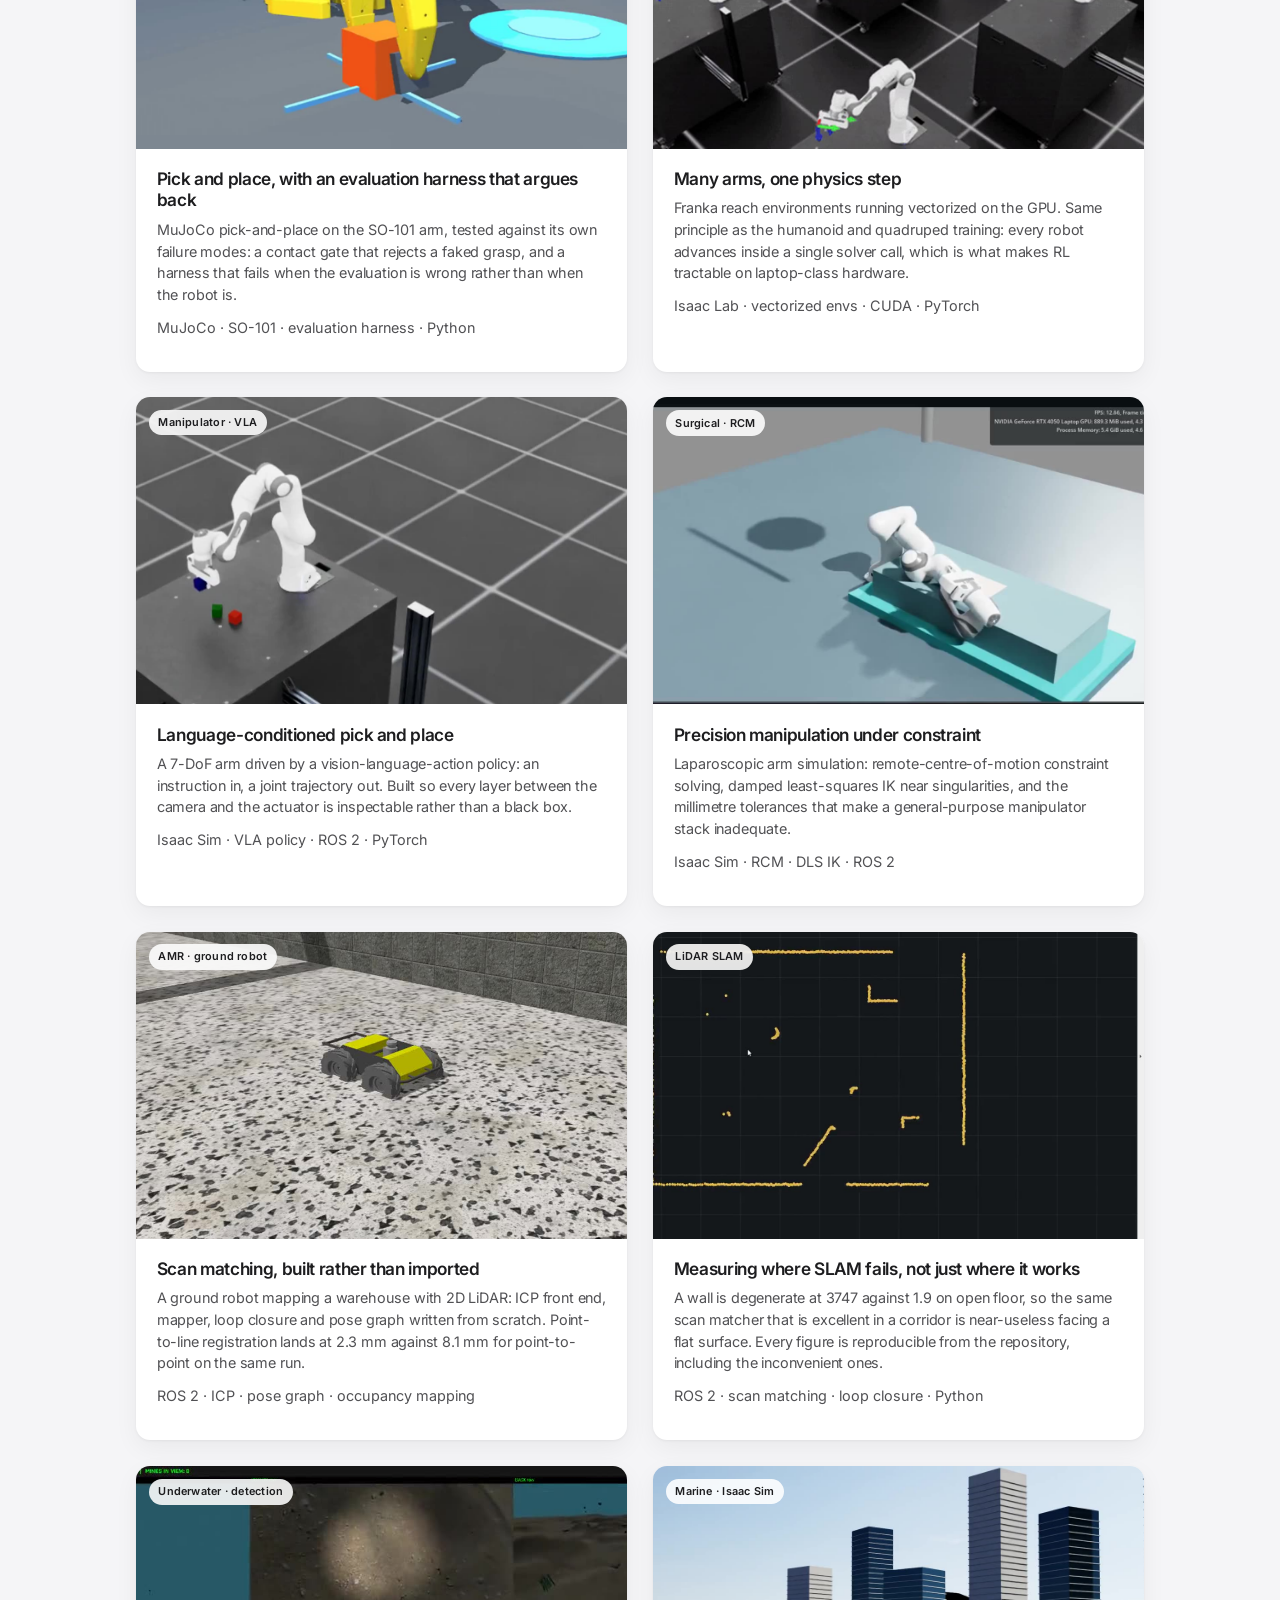
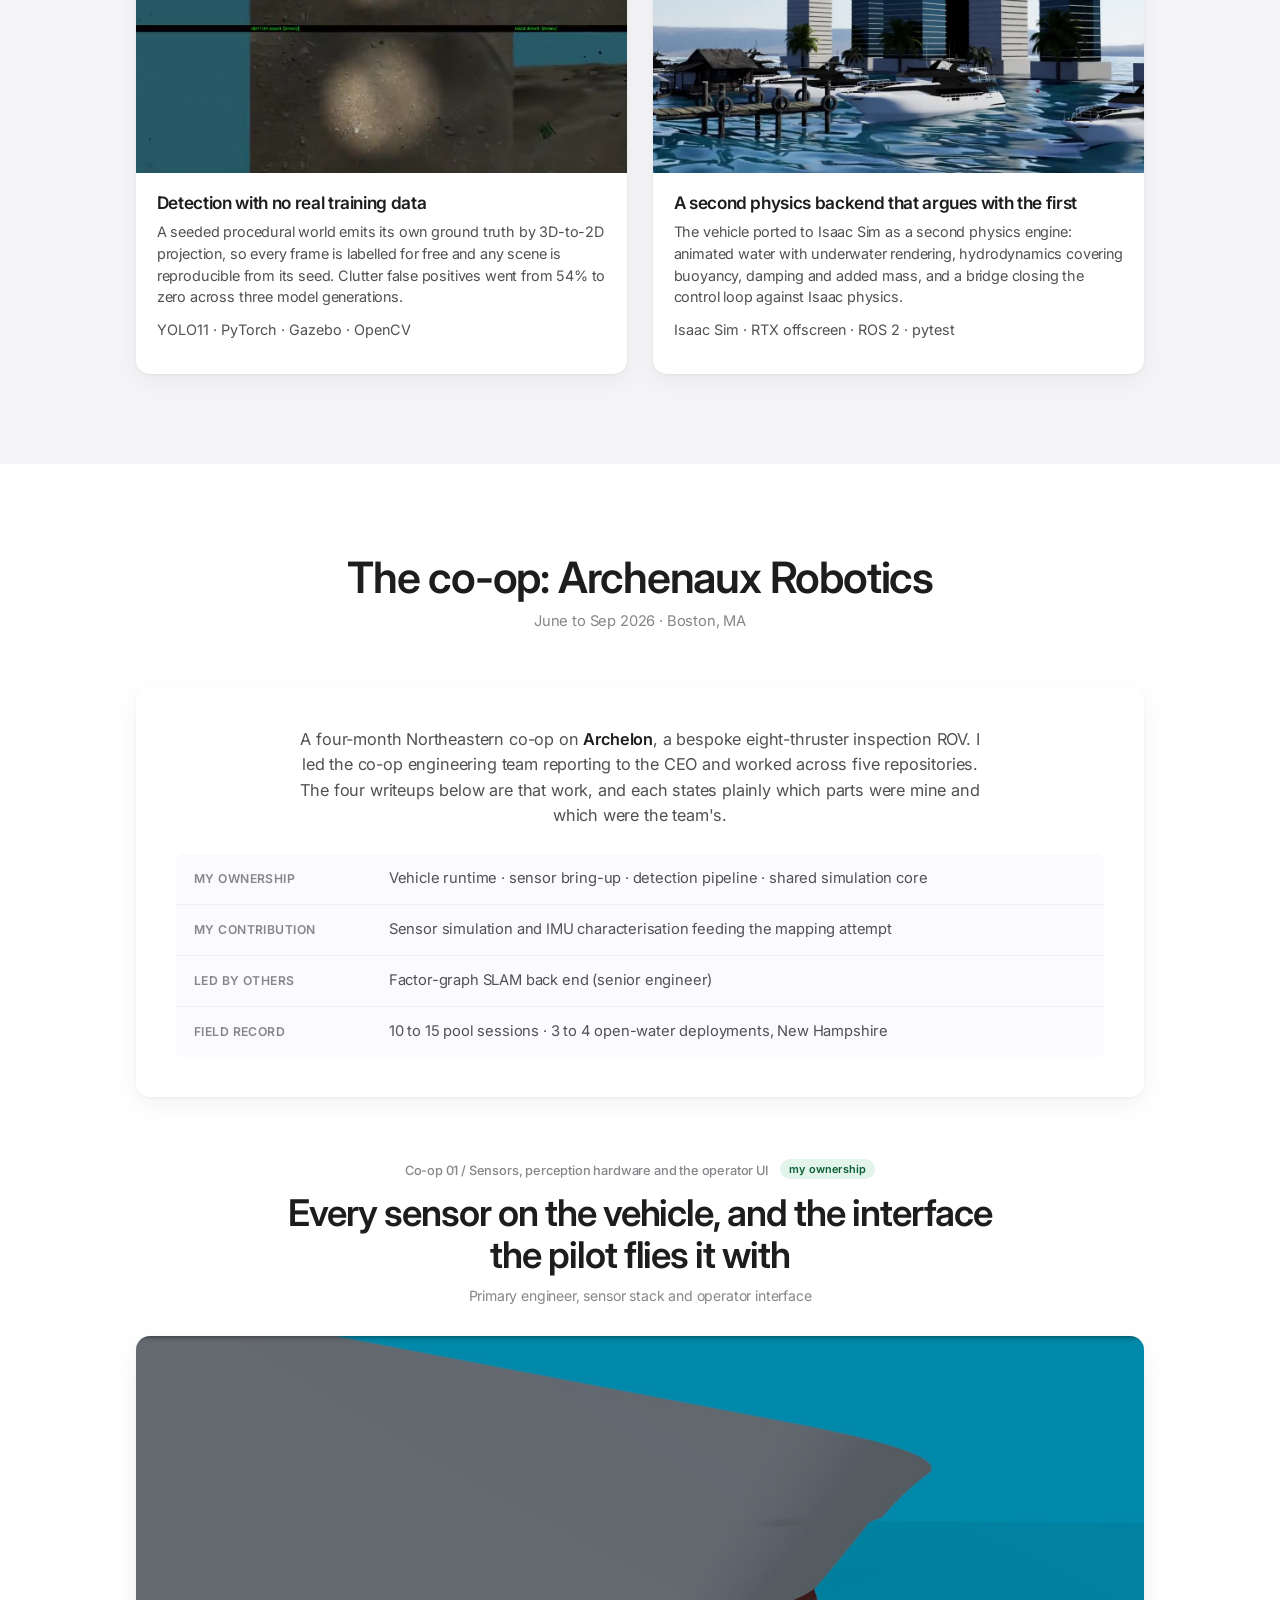
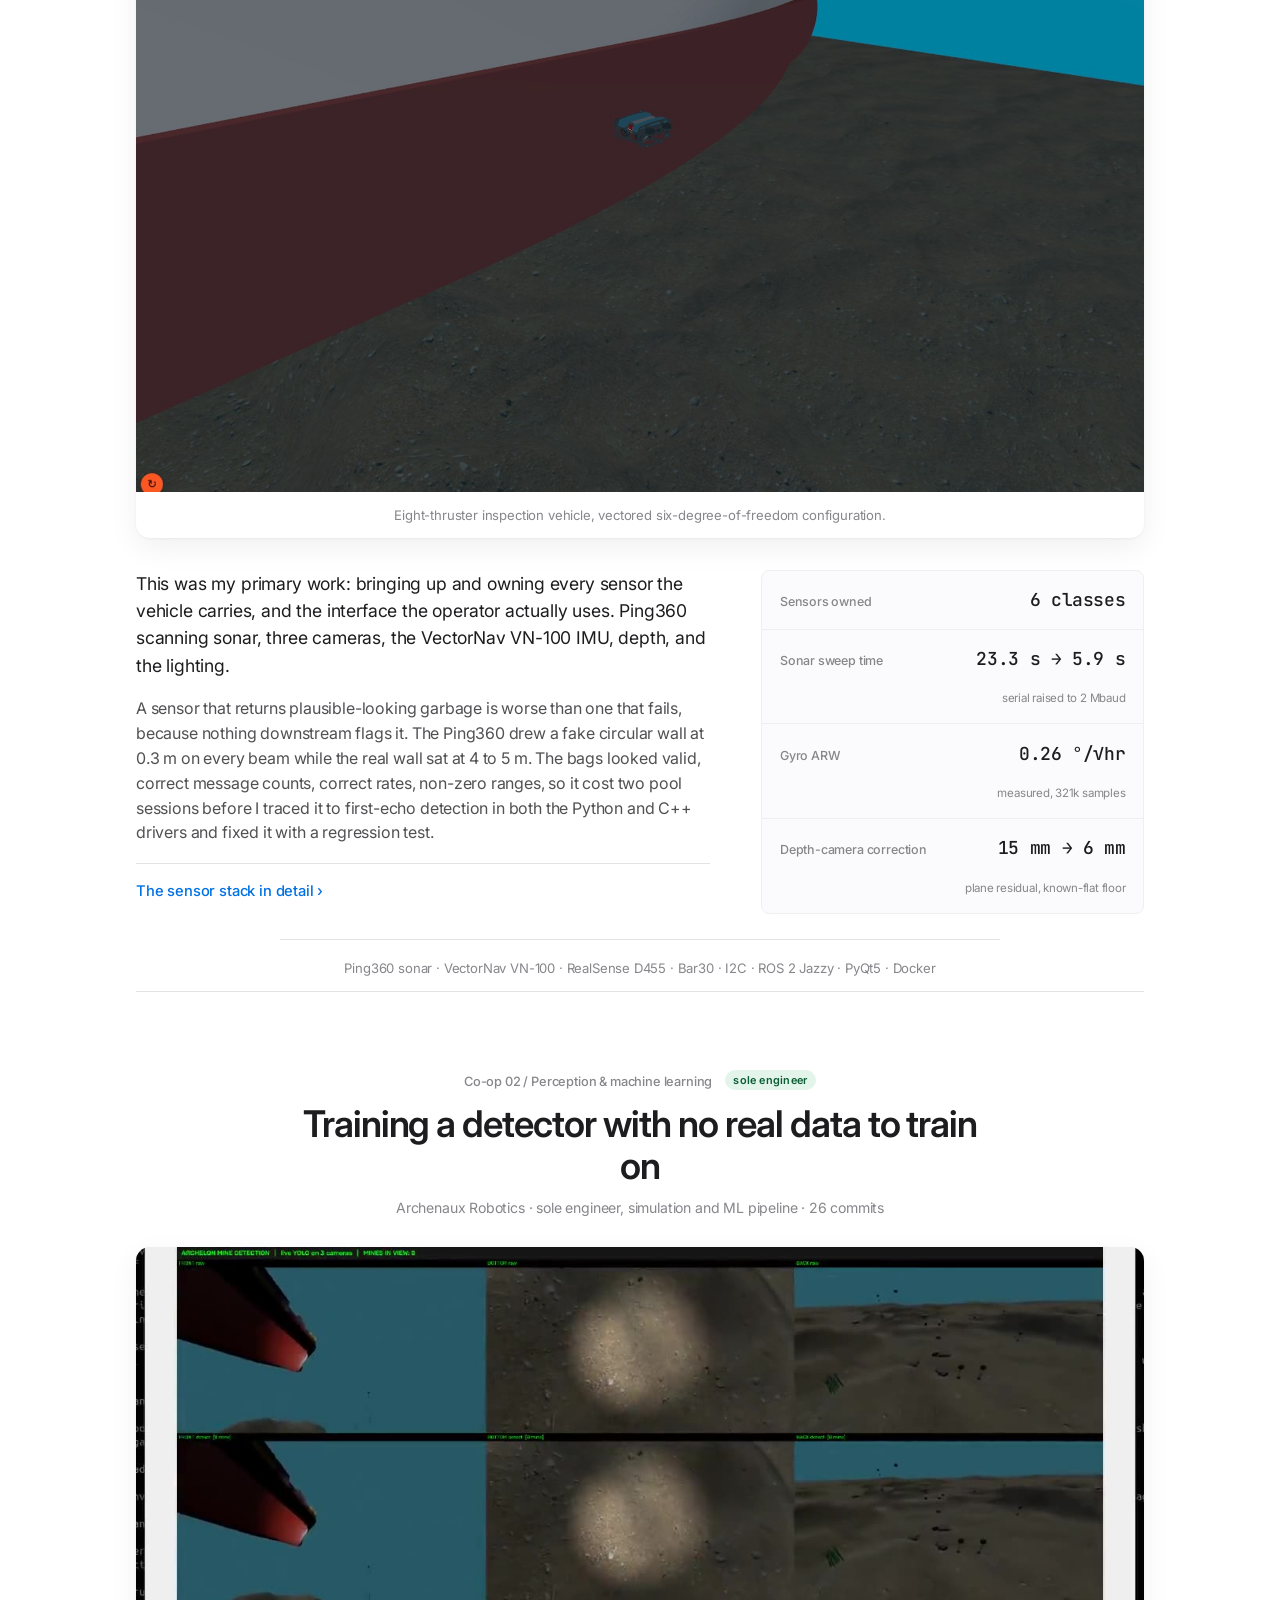
==== commit 08952991: "Add simulation rigs and hackathons section Hackachusetts 2026 bridge inspector (2nd place, Robotics " ====
--- a/index.html
+++ b/index.html
@@ -4,7 +4,7 @@
 <meta charset="utf-8">
 <meta name="viewport" content="width=device-width, initial-scale=1">
 <title>Ferbin Richard, Robotics Software Engineer</title>
-<meta name="description" content="Robotics software engineer: perception, state estimation, reinforcement learning in simulation, and firmware flash-verified on a real eight-thruster vehicle. Quadruped, manipulator, ground, surgical, underwater and marine platforms. Three published papers. M.S. Robotics, Northeastern.">
+<meta name="description" content="Robotics software engineer: perception, state estimation, reinforcement learning in simulation, and firmware flash-verified on a real eight-thruster vehicle. Quadruped, manipulator, ground, surgical, underwater and marine platforms. Three published papers. 2nd place, Robotics track, Hackachusetts 2026. M.S. Robotics, Northeastern.">
 
 <link rel="canonical" href="https://ferbin12.github.io/">
 <link rel="icon" href="assets/favicon.svg" type="image/svg+xml">
@@ -50,13 +50,14 @@
     <a class="nav-name" href="#top">Ferbin&nbsp;Richard</a>
     <nav aria-label="Sections">
       <a href="#hardware"><span class="n">01</span> Hardware</a>
-      <a href="#platforms"><span class="n">02</span> Platforms</a>
-      <a href="#work"><span class="n">03</span> Co-op</a>
-      <a href="#field"><span class="n">04</span> Field</a>
-      <a href="#projects"><span class="n">05</span> Projects</a>
-      <a href="#experience"><span class="n">06</span> Experience</a>
-      <a href="#about"><span class="n">07</span> About</a>
-      <a href="#contact"><span class="n">08</span> Contact</a>
+      <a href="#sim"><span class="n">02</span> Sim &amp; hackathons</a>
+      <a href="#platforms"><span class="n">03</span> Platforms</a>
+      <a href="#work"><span class="n">04</span> Co-op</a>
+      <a href="#field"><span class="n">05</span> Field</a>
+      <a href="#projects"><span class="n">06</span> Projects</a>
+      <a href="#experience"><span class="n">07</span> Experience</a>
+      <a href="#about"><span class="n">08</span> About</a>
+      <a href="#contact"><span class="n">09</span> Contact</a>
     </nav>
   </div>
 </header>
@@ -81,11 +82,13 @@
       <strong>Humanoid, quadruped, manipulator, ground, surgical, underwater and
       aerial</strong> platforms, in simulation and on hardware.
       <strong>Three published papers.</strong> One eight-thruster vehicle taken from
-      bench bring-up to open water.
+      bench bring-up to open water. <strong>2nd place, Robotics track, Hackachusetts 2026</strong>,
+      with real ArduPilot firmware flying a drone and an ROV in Isaac Sim.
     </p>
 
     <p class="hero-links">
       <a href="#hardware">See the robot in the water</a>
+      <a href="#sim">See the simulation rigs</a>
       <a href="#work">Read the engineering</a>
       <a href="https://github.com/FERBIN12">GitHub</a>
       <a href="https://www.linkedin.com/in/ferbin12/">LinkedIn</a>
@@ -239,10 +242,213 @@
   </div>
 </section>
 
+<!-- ===================================================== simulation rigs -->
+<section id="sim">
+  <div class="wrap">
+    <div class="sec-head">
+      <span class="sec-num">02</span>
+      <h2>Simulation rigs &amp; hackathons</h2>
+      <span class="sec-note">Real autopilot firmware in the loop &middot; Isaac Sim &middot; Oct 2026</span>
+    </div>
+
+    <p class="field-lede">
+      Full-stack simulations where the flight and boat controllers are the real ArduPilot
+      firmware, the robots publish real ROS 2 topics, and every pose on screen comes from a
+      logged run, not a keyframe. Four builds from one month, one of them placed at
+      Hackachusetts.
+    </p>
+
+    <!-- 01 bridge inspector -->
+    <article class="proj">
+      <header class="proj-head">
+        <span class="proj-idx">Sim 01 / Hackachusetts 2026 <b class="own own-award">2nd place, Robotics track</b></span>
+        <h3>A drone above the water and an ROV below it, inspecting a real Boston bridge</h3>
+        <p class="proj-meta">Team of 3 &middot; I built the robots, the simulation, the autopilot loop and ROS 2</p>
+      </header>
+
+      <figure class="proj-media">
+        <video poster="assets/img/bridge_drone_poster.jpg" muted loop playsinline preload="none"
+               aria-label="Inspection drone flying under the Craigie drawbridge deck in Isaac Sim, flown by ArduCopter SITL">
+          <source src="assets/video/bridge_drone.mp4" type="video/mp4"></video>
+        <figcaption>The Charles River Dam crossing rebuilt in Isaac Sim. ArduCopter flies the drone, ArduSub flies the ROV.</figcaption>
+      </figure>
+
+      <div class="proj-cols">
+        <div class="proj-text">
+          <p>
+            Built in one day for challenge R6, safer inspection of critical infrastructure. A
+            Holybro X500 flown by real ArduCopter SITL runs a 37-waypoint mission along the canal
+            walls and under the deck, where the bridge cuts GPS from 12 satellites to 7. Every
+            waterline defect it flags becomes a task for a BlueROV2 Heavy on ArduSub, which dives
+            with GPS off and navigates on a modelled DVL fed into the autopilot's EKF.
+          </p>
+          <p>
+            Both robots build one model of the structure: 2.96 million lidar points above the
+            water and 1.58 million sonar points below it. The ROV never drifted more than 60 cm
+            over a 200 m dive, and 4 of 4 flagged defects were inspected underwater. The demo is a
+            replay of a recorded 21-topic ROS 2 bag, run live on stage from one Docker launch.
+          </p>
+          <details class="more">
+            <summary>What is modelled and what is real</summary>
+            <p>
+              Real: ArduCopter and ArduSub flight code, MAVLink mission upload, the EKF, ROS 2 Jazzy,
+              RViz2 and QGroundControl. Modelled: the GPS drop under the deck (the bridge lowers
+              the satellite count), the Ouster OS0-128 lidar and 130-degree multibeam sonar as ray
+              casts, murky water as Beer-Lambert attenuation plus silt, and a simulated thermal
+              camera. Thirteen defects were planted as ground truth, nine above the water and four
+              below, including a scour pit with exposed timber piles.
+            </p>
+          </details>
+        </div>
+
+        <dl class="inst">
+          <div><dt>Result</dt><dd>2nd place</dd></div>
+          <div class="stacked"><dt>ROV nav error, GPS off</dt><dd>&le; 0.60 m</dd><dd class="vs">over a ~200 m dive, 0.16 m at the end</dd></div>
+          <div class="stacked"><dt>Combined model</dt><dd>4.54 M pts</dd><dd class="vs">lidar above + sonar below</dd></div>
+          <div class="stacked"><dt>Defects flagged &rarr; inspected</dt><dd>4 / 4</dd><dd class="vs">drone hands off to ROV</dd></div>
+        </dl>
+      </div>
+
+      <p class="proj-stack">ArduCopter + ArduSub SITL &middot; MAVLink &middot; Isaac Sim 6 &middot; ROS 2 Jazzy &middot; RViz2 &middot; QGroundControl &middot; Docker &middot; <a href="https://github.com/FERBIN12/detectfix">repo</a></p>
+    </article>
+
+    <!-- 02 harbour USV -->
+    <article class="proj">
+      <header class="proj-head">
+        <span class="proj-idx">Sim 02 / Autonomous harbour inspection <b class="own own-sole">solo build</b></span>
+        <h3>A waterjet boat that patrols a harbour, spots what changed, and docks itself</h3>
+        <p class="proj-meta">Concept for a USV startup &middot; firmware-in-the-loop simulation and film</p>
+      </header>
+
+      <figure class="proj-media">
+        <video poster="assets/img/harbour_usv_poster.jpg" muted loop playsinline preload="none"
+               aria-label="Twin-waterjet USV leaving its charging berth in a path-traced Isaac Sim harbour, with the mission state machine overlaid">
+          <source src="assets/video/harbour_usv.mp4" type="video/mp4"></video>
+        <figcaption>ArduRover 4.5 SITL drives the boat; Isaac Sim 6 path-traces the logged run.</figcaption>
+      </figure>
+
+      <div class="proj-cols">
+        <div class="proj-text">
+          <p>
+            A 4.2 m twin-waterjet USV runs an approved patrol route, compares its lidar map with
+            yesterday's patrol and raises change alerts. On operator approval it stands off a
+            contact, loiters on its jets, rejoins the route and berths itself on a solar charging
+            float. The autopilot is the real Pixhawk firmware, ArduRover SITL, lock-stepped to my
+            own physics over ArduPilot's JSON backend.
+          </p>
+          <p>
+            The physics is a Fossen 3-DOF manoeuvring model with jet spool-up lag, a reversing
+            bucket, current and shallow-water drag, on a JONSWAP wind sea plus swell. Heave, pitch
+            and roll come from the hull sampling that wave surface, and the rendered water uses
+            the same wave field. Tuning cut median cross-track error from 1.64 m with a 3 m weave
+            to 0.37 m.
+          </p>
+        </div>
+
+        <dl class="inst">
+          <div class="stacked"><dt>Cross-track error</dt><dd>1.64 &rarr; 0.37 m</dd><dd class="vs">median, after tuning</dd></div>
+          <div class="stacked"><dt>Changes found</dt><dd>2 / 2</dd><dd class="vs">new object, buoy moved 15.1 m</dd></div>
+          <div class="stacked"><dt>Docking error</dt><dd>0.17 m</dd><dd class="vs">0 collisions</dd></div>
+          <div class="stacked"><dt>Recorded run</dt><dd>55,693 msgs</dd><dd class="vs">559 s ROS 2 bag</dd></div>
+        </dl>
+      </div>
+
+      <p class="proj-stack">ArduRover SITL &middot; pymavlink &middot; Fossen hydrodynamics &middot; JONSWAP waves &middot; ROS 2 Jazzy &middot; Isaac Sim path tracing</p>
+    </article>
+
+    <!-- 03 hyperion -->
+    <article class="proj">
+      <header class="proj-head">
+        <span class="proj-idx">Sim 03 / Hyperion, three hackathons <b class="own own-part">team builds, sim + agents mine</b></span>
+        <h3>A 20-robot warehouse where AI agents find the fault and get a technician on the phone</h3>
+        <p class="proj-meta">Dell x NVIDIA GB10 &middot; Hyperion x Grok Bot &middot; Wajo x Anthropic</p>
+      </header>
+
+      <figure class="proj-media">
+        <video poster="assets/img/hyperion_fleet_poster.jpg" muted loop playsinline preload="none"
+               aria-label="Nova Carter robot driving down a warehouse aisle in the 20-robot Isaac Sim fleet">
+          <source src="assets/video/hyperion_fleet.mp4" type="video/mp4"></video>
+        <figcaption>Twenty Nova Carters in an Isaac Sim warehouse, streaming live fleet telemetry.</figcaption>
+      </figure>
+
+      <div class="proj-cols">
+        <div class="proj-text">
+          <p>
+            Started at the Dell x NVIDIA GB10 hackathon: a teammate and I built the Isaac Sim warehouse of 20
+            Nova Carters and shipped the stack as six services in one Docker image on the GB10,
+            where a local Qwen model on vLLM triages robot faults into tickets. I then added four
+            agents (surveillance, war room, technician scheduler, Hungarian re-allocation) under
+            one rule: code enforces, the model explains. Over 3 seeds they raised deliveries from
+            27.3 to 42.0, and every run replays to an identical event log.
+          </p>
+          <p>
+            For Wajo x Anthropic, a Claude dispatcher hands a confirmed fault to Fo, which places
+            real phone calls, calendar invites and emails to an on-call technician while the fleet
+            re-plans around the repair. Who it may contact is enforced in code: in a live run, when
+            a technician said to send someone off the list, the agent refused. I also mounted a
+            Franka arm on all twenty Carters as a mobile-manipulation testbed.
+          </p>
+        </div>
+
+        <dl class="inst">
+          <div class="stacked"><dt>Simulated deliveries</dt><dd>27.3 &rarr; 42.0</dd><dd class="vs">+54%, 3 seeds, same faults</dd></div>
+          <div class="stacked"><dt>Replay check</dt><dd>3 / 3</dd><dd class="vs">identical event logs</dd></div>
+          <div class="stacked"><dt>Live dispatch runs</dt><dd>5 runs, 10 calls</dd><dd class="vs">real phone calls, simulated robots</dd></div>
+          <div><dt>Fleet</dt><dd>20 robots</dd></div>
+        </dl>
+      </div>
+
+      <p class="proj-stack">Isaac Sim 6 &middot; Nova Carter &middot; Franka &middot; vLLM &middot; Claude &middot; Docker &middot; NVIDIA GB10 &middot; Hungarian assignment</p>
+    </article>
+
+    <!-- 04 intake robot -->
+    <article class="proj">
+      <header class="proj-head">
+        <span class="proj-idx">Sim 04 / Intake-cleaning robot, YC pitch <b class="own own-sole">solo build</b></span>
+        <h3>An underwater robot that clears mussels from power-plant intakes, rendered physically</h3>
+        <p class="proj-meta">Startup study and pitch film &middot; Isaac Sim path tracing + a custom water renderer</p>
+      </header>
+
+      <figure class="proj-media">
+        <video poster="assets/img/intake_robot_poster.jpg" muted loop playsinline preload="none"
+               aria-label="Wall-crawling intake-cleaning robot with lamps on, inside a fouled water intake tunnel">
+          <source src="assets/video/intake_robot.mp4" type="video/mp4"></video>
+        <figcaption>Path-traced in Isaac Sim; the water itself is a ray-marched medium composited from depth.</figcaption>
+      </figure>
+
+      <div class="proj-cols">
+        <div class="proj-text">
+          <p>
+            Divers clean zebra and quagga mussels out of power-plant and desalination intakes, and
+            OSHA counted six suction-related diver deaths in 13 months. I built the case for sending a robot instead, then the film to pitch
+            it. The robot and intake are rendered with Isaac Sim path tracing, MDL materials and
+            procedural mussel-clump instancers, writing raw HDR and depth for every frame.
+          </p>
+          <p>
+            The water is my own compositor working from that depth: absorption, backscatter,
+            ray-marched god rays and lamp beams, caustics, Snell's window and drifting particles.
+            Profiling the render found that hiding instances far below the scene bloated the BVH
+            and made every frame 24 s; sinking them into the wall instead brought it to 5.7 s.
+          </p>
+        </div>
+
+        <dl class="inst">
+          <div class="stacked"><dt>Render time per frame</dt><dd>24 &rarr; 5.7 s</dd><dd class="vs">BVH fix, GPU-bound</dd></div>
+          <div class="stacked"><dt>Market sized</dt><dd>1,065 sites</dd><dd class="vs">regulated US intakes</dd></div>
+          <div><dt>Water model</dt><dd>custom, post</dd></div>
+        </dl>
+      </div>
+
+      <p class="proj-stack">Isaac Sim path tracing &middot; USD &middot; MDL &middot; NumPy compositor &middot; Python</p>
+    </article>
+
+  </div>
+</section>
+
 <section id="platforms">
   <div class="wrap">
     <div class="sec-head">
-      <span class="sec-num">02</span>
+      <span class="sec-num">03</span>
       <h2>Every robot I have written software for</h2>
       <span class="sec-note">Twelve clips, captured from simulations I built</span>
     </div>
@@ -425,7 +631,7 @@
 <section id="work">
   <div class="wrap">
     <div class="sec-head">
-      <span class="sec-num">03</span>
+      <span class="sec-num">04</span>
       <h2>The co-op: Archenaux Robotics</h2>
       <span class="sec-note">June to Sep 2026 &middot; Boston, MA</span>
     </div>
@@ -675,7 +881,7 @@
 <section id="field">
   <div class="wrap">
     <div class="sec-head">
-      <span class="sec-num">04</span>
+      <span class="sec-num">05</span>
       <h2>Real-world testing, not just simulation</h2>
       <span class="sec-note">Pool &middot; open water &middot; bench</span>
     </div>
@@ -752,7 +958,7 @@
 <section id="projects">
   <div class="wrap">
     <div class="sec-head">
-      <span class="sec-num">05</span>
+      <span class="sec-num">06</span>
       <h2>Open source &amp; teaching</h2>
       <span class="sec-note">Fourteen public repositories</span>
     </div>
@@ -871,7 +1077,7 @@
 <section id="experience">
   <div class="wrap">
     <div class="sec-head">
-      <span class="sec-num">06</span>
+      <span class="sec-num">07</span>
       <h2>Experience &amp; education</h2>
     </div>
 
@@ -960,7 +1166,7 @@
 <section id="about">
   <div class="wrap">
     <div class="sec-head">
-      <span class="sec-num">07</span>
+      <span class="sec-num">08</span>
       <h2>About</h2>
     </div>
 
@@ -1046,7 +1252,7 @@
 <section id="contact">
   <div class="wrap">
     <div class="sec-head">
-      <span class="sec-num">08</span>
+      <span class="sec-num">09</span>
       <h2>Contact</h2>
       <span class="sec-note">Open to 2027 new-grad roles</span>
     </div>
--- a/site.css
+++ b/site.css
@@ -529,3 +529,6 @@
   .morph:has(.morph-media.wide) { grid-column: 1 / -1; }
   .morph:has(.morph-media.wide) .morph-media.wide video { object-fit: cover; }
 }
+
+/* award badge (hackathon placings) */
+.own-award { color: #7a4a00; background: #fff1d6; }
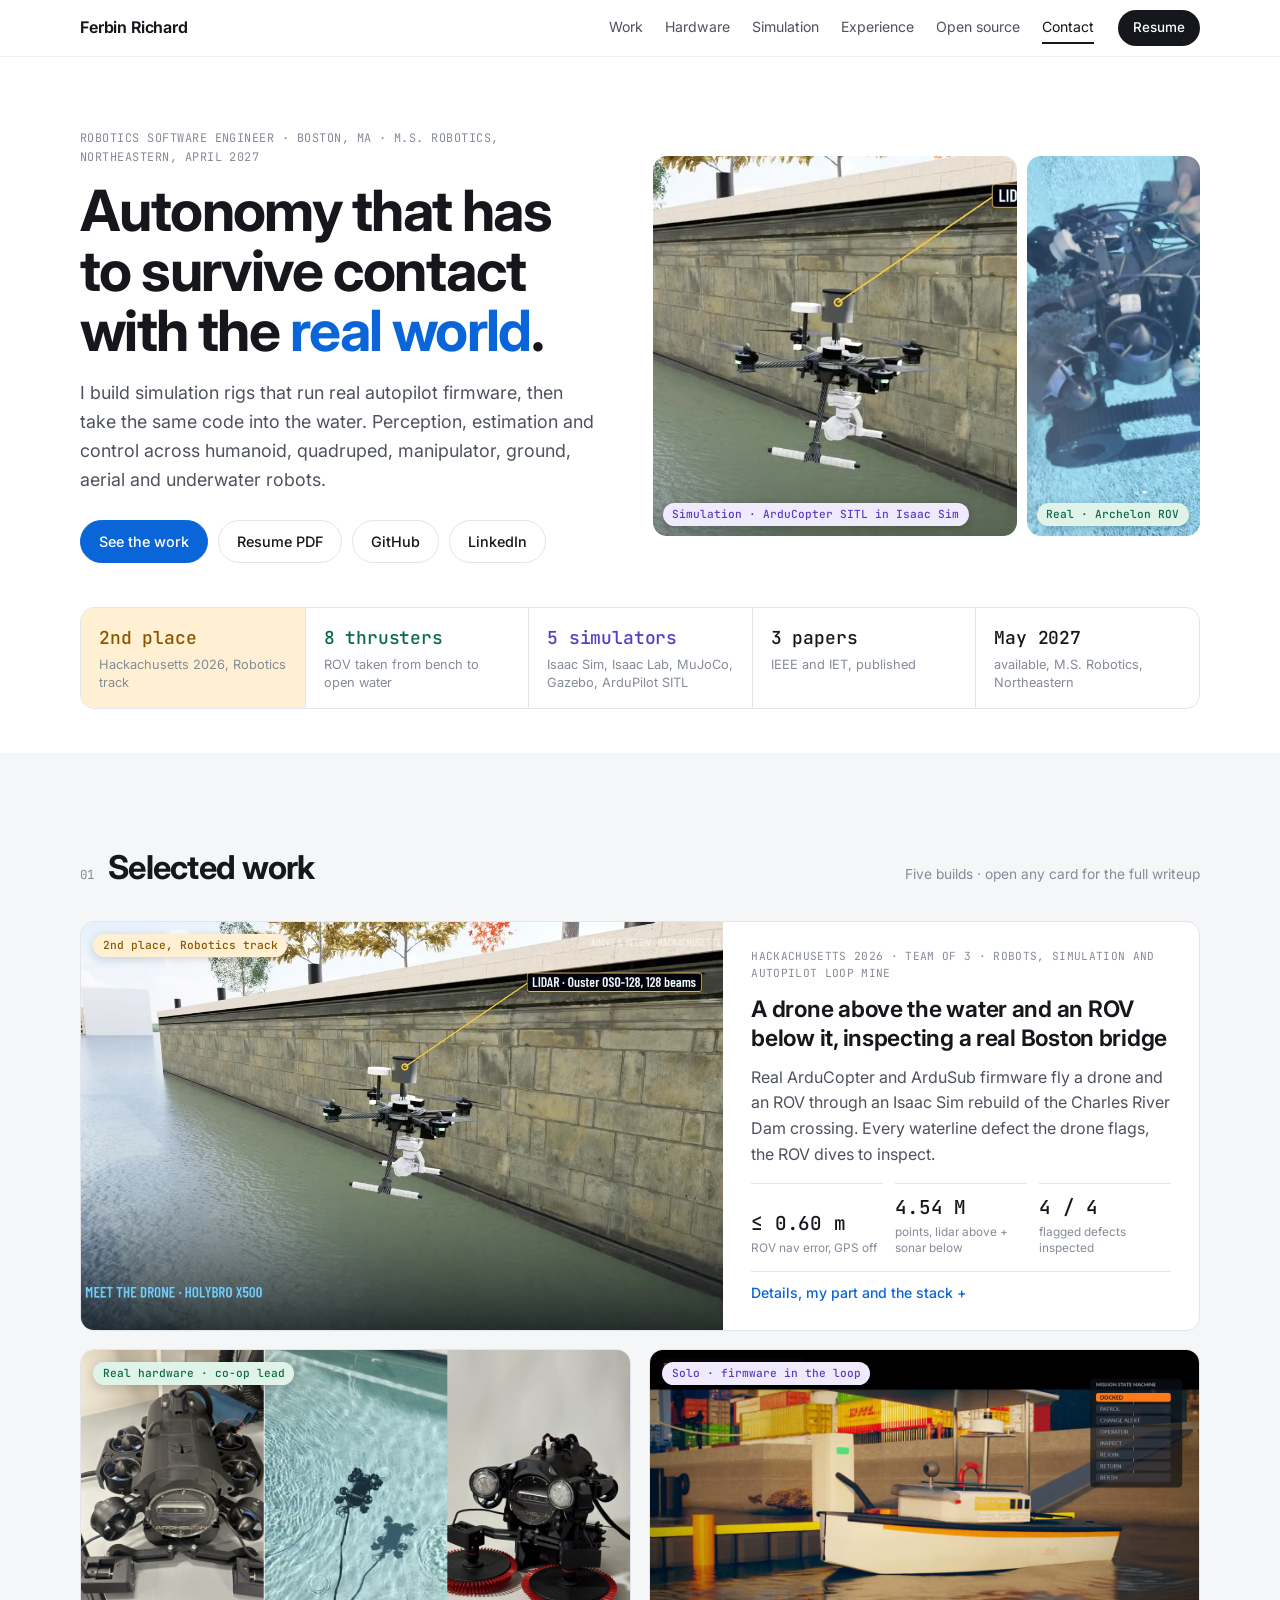
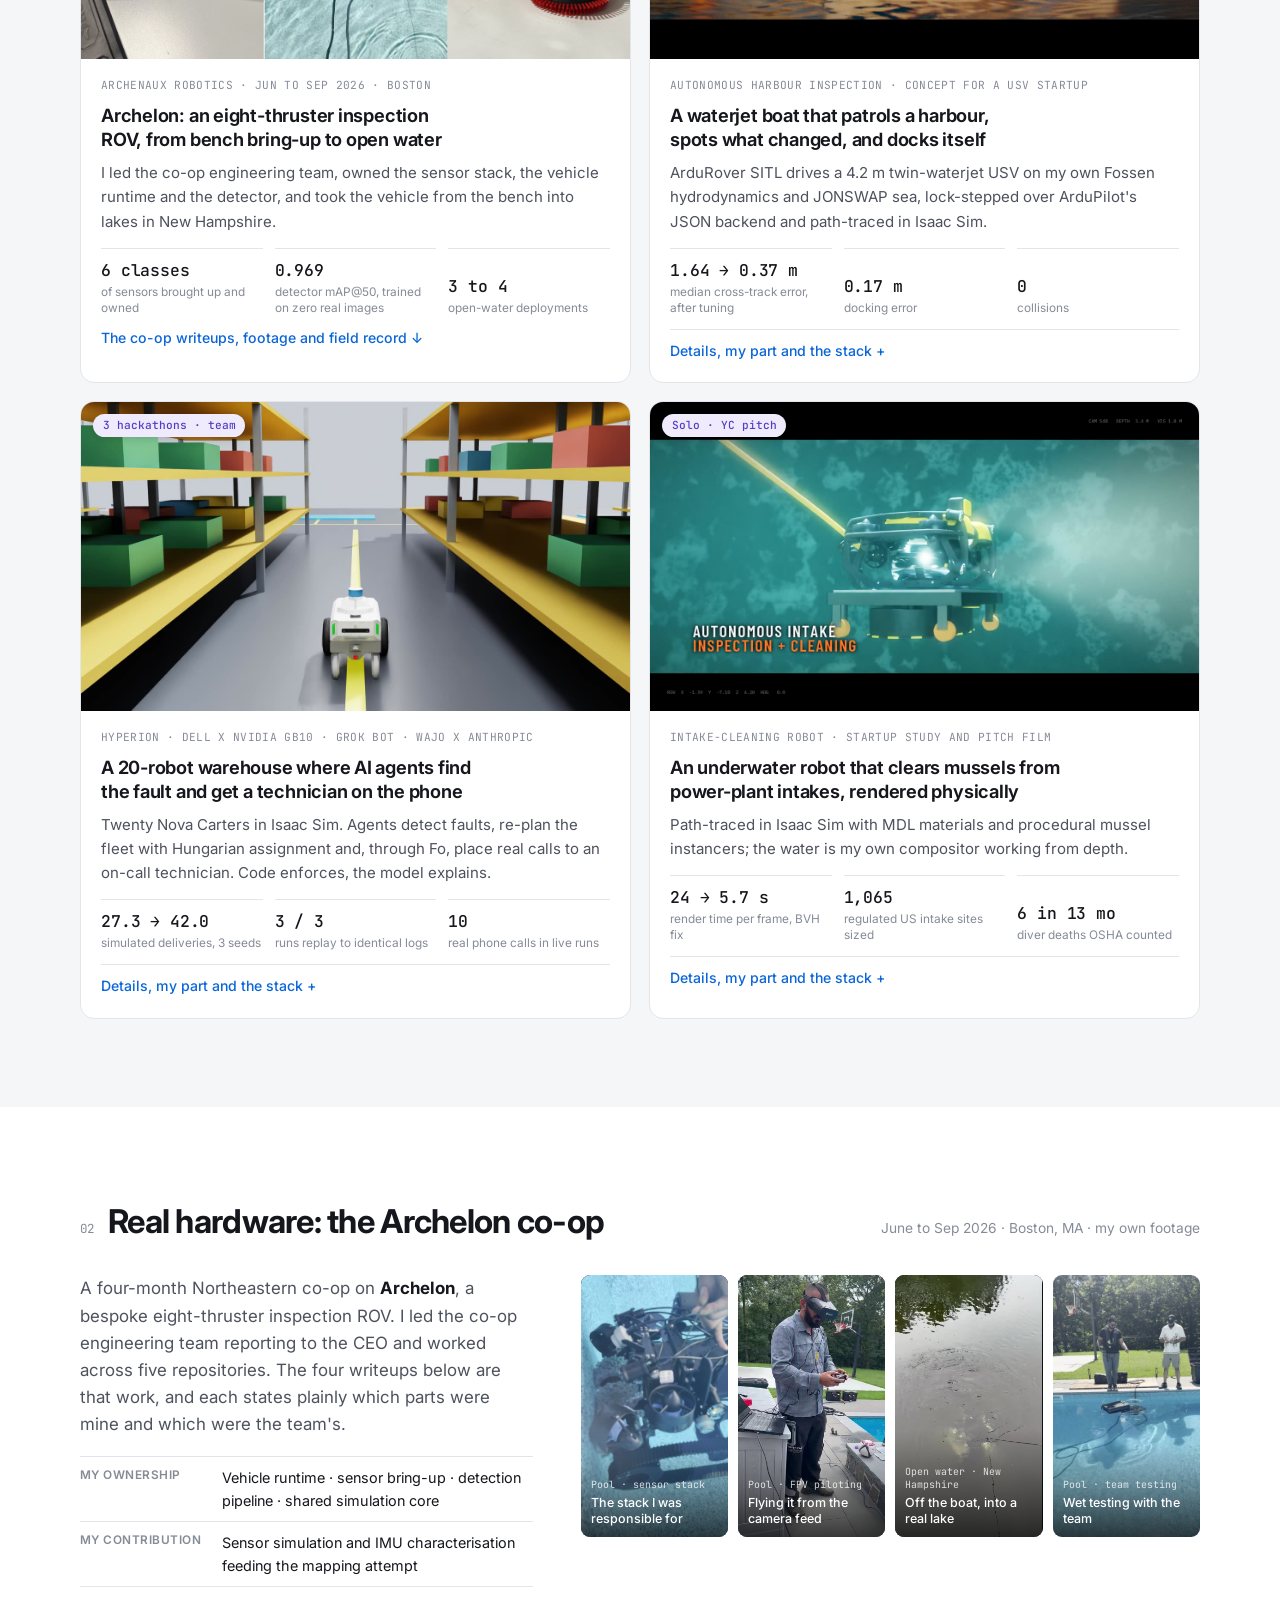
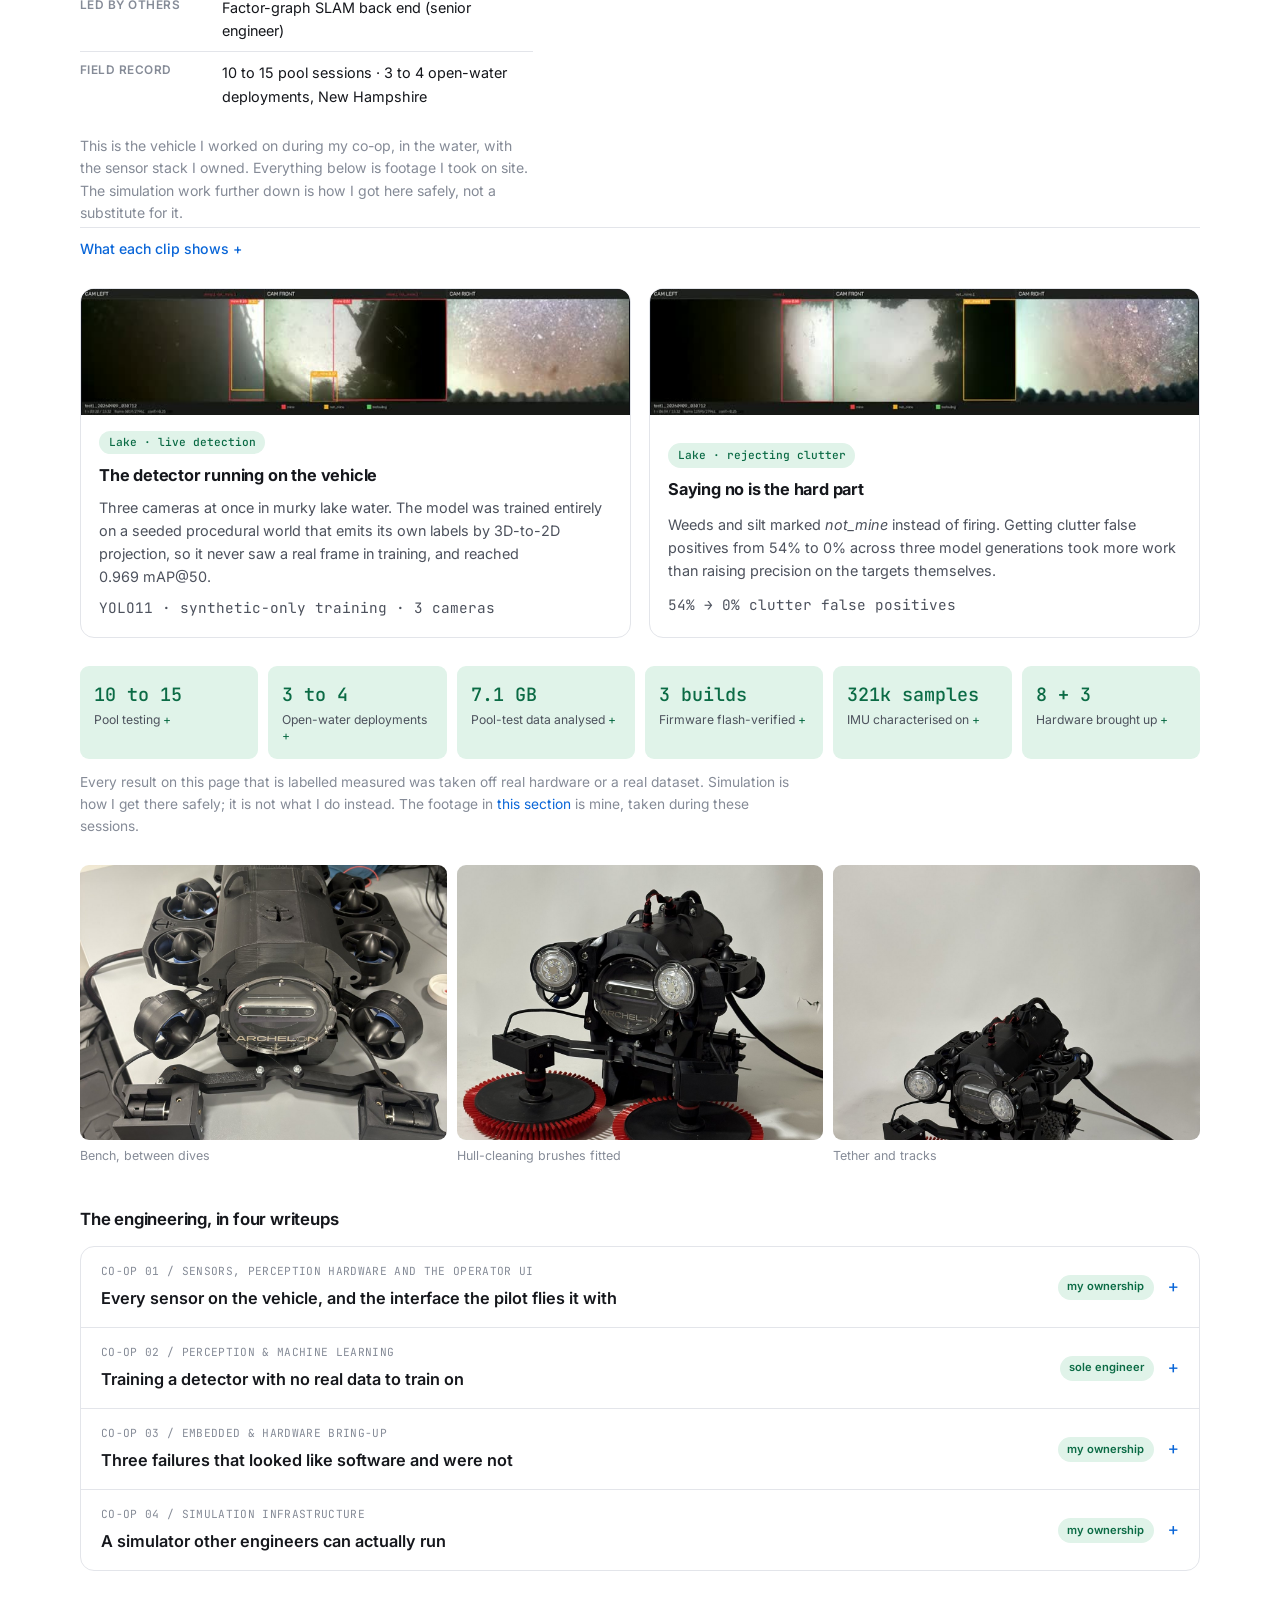
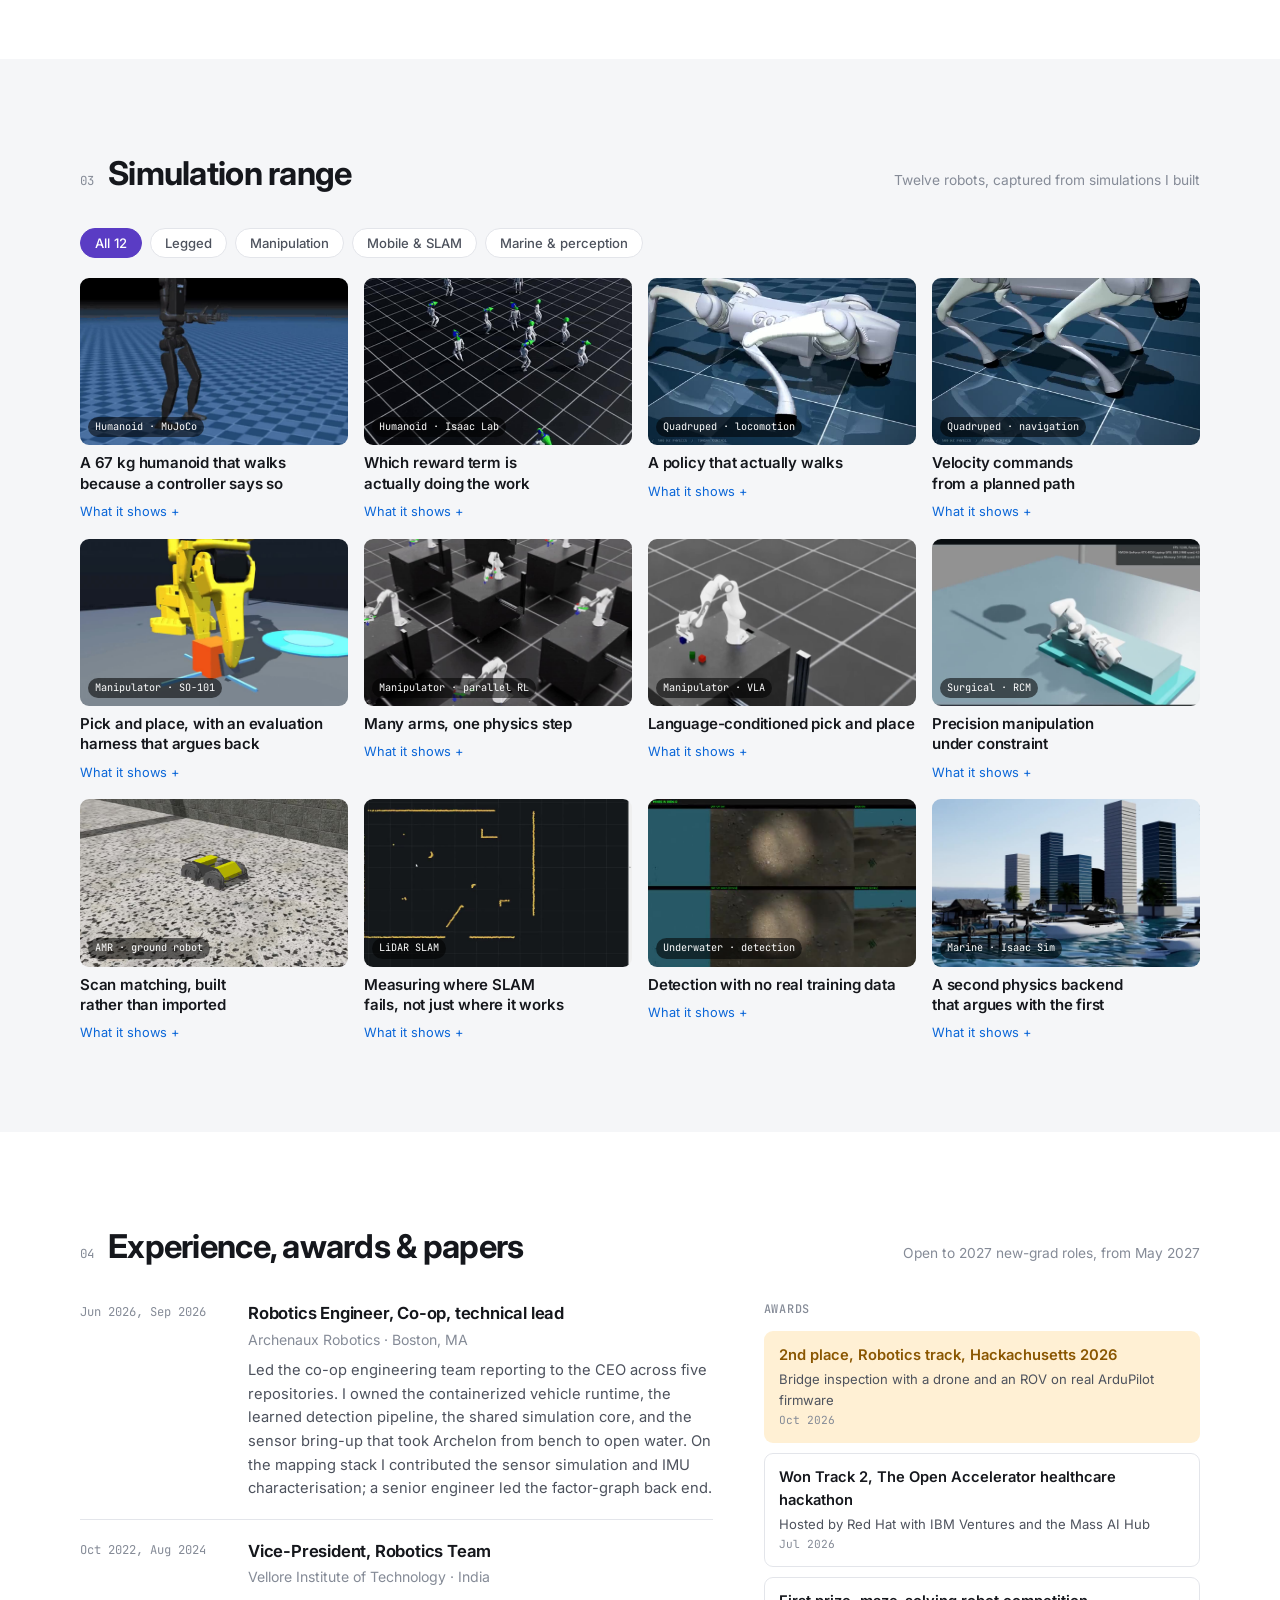
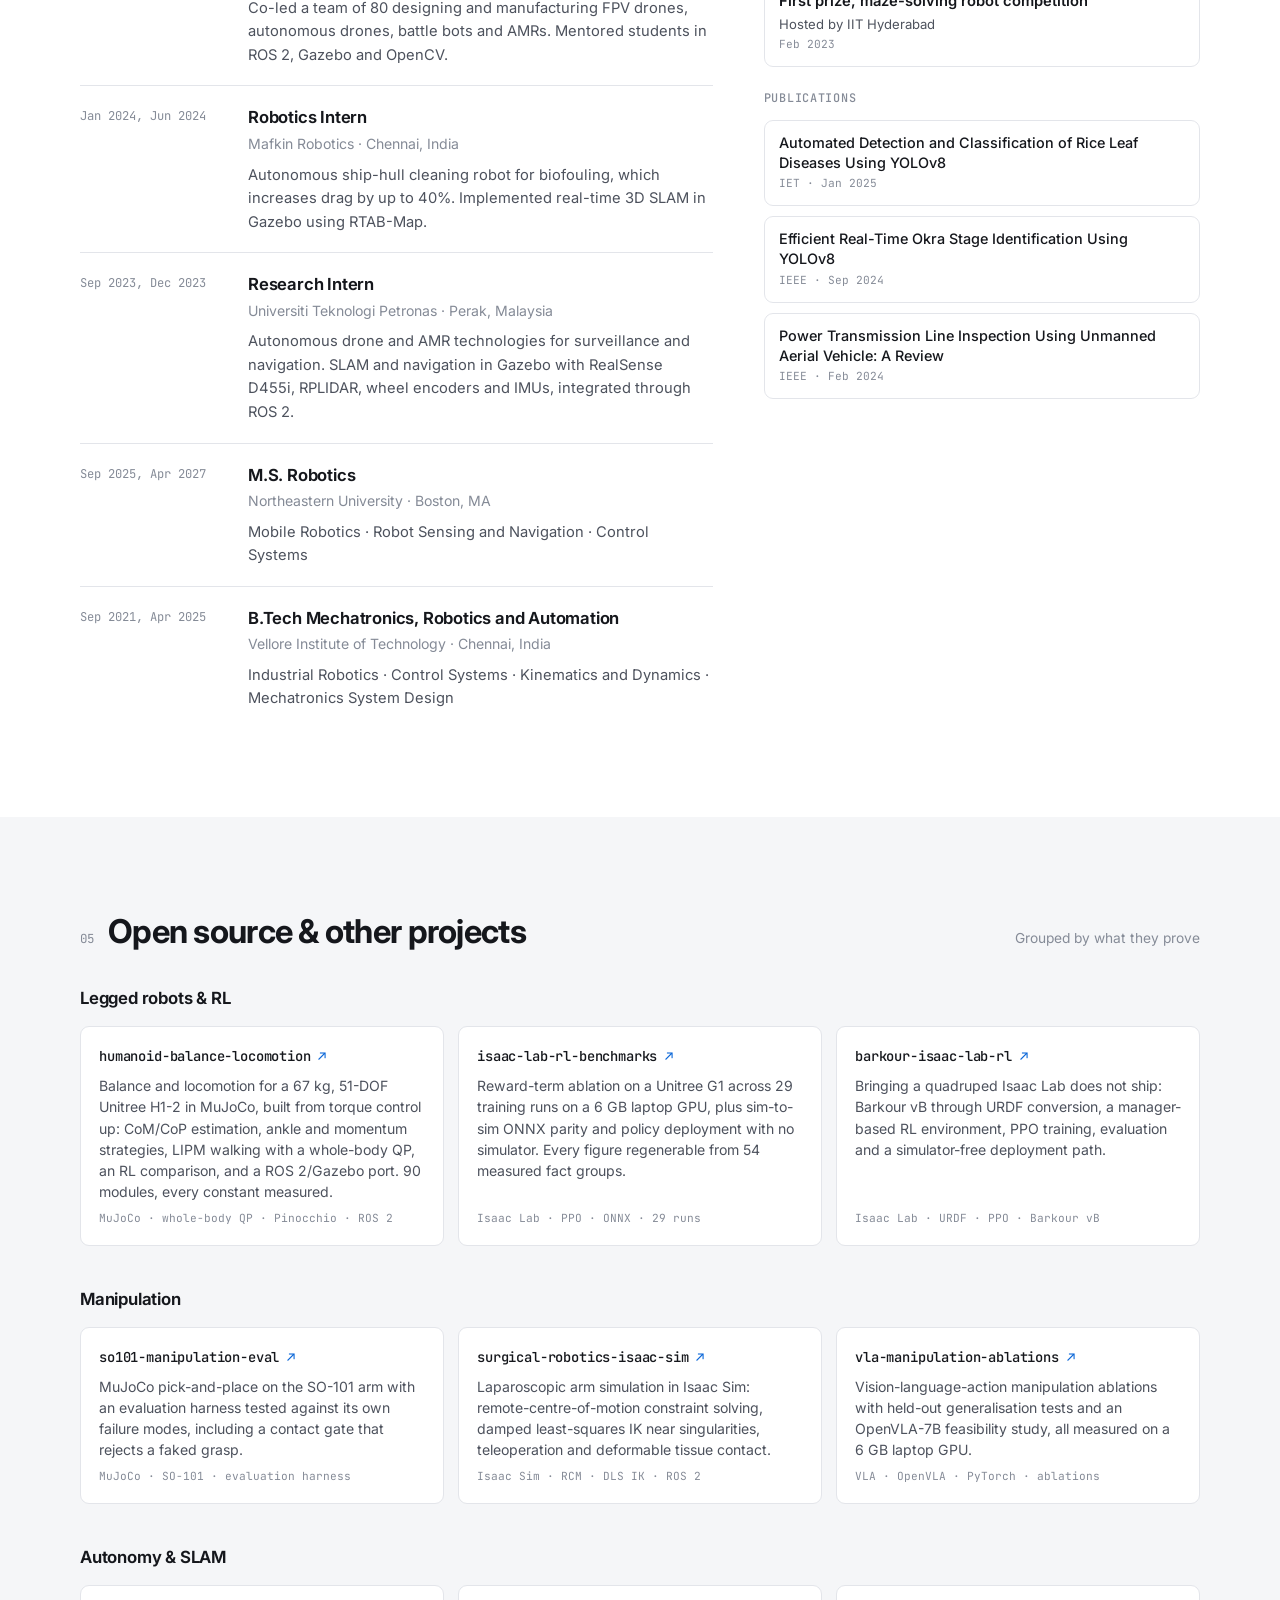
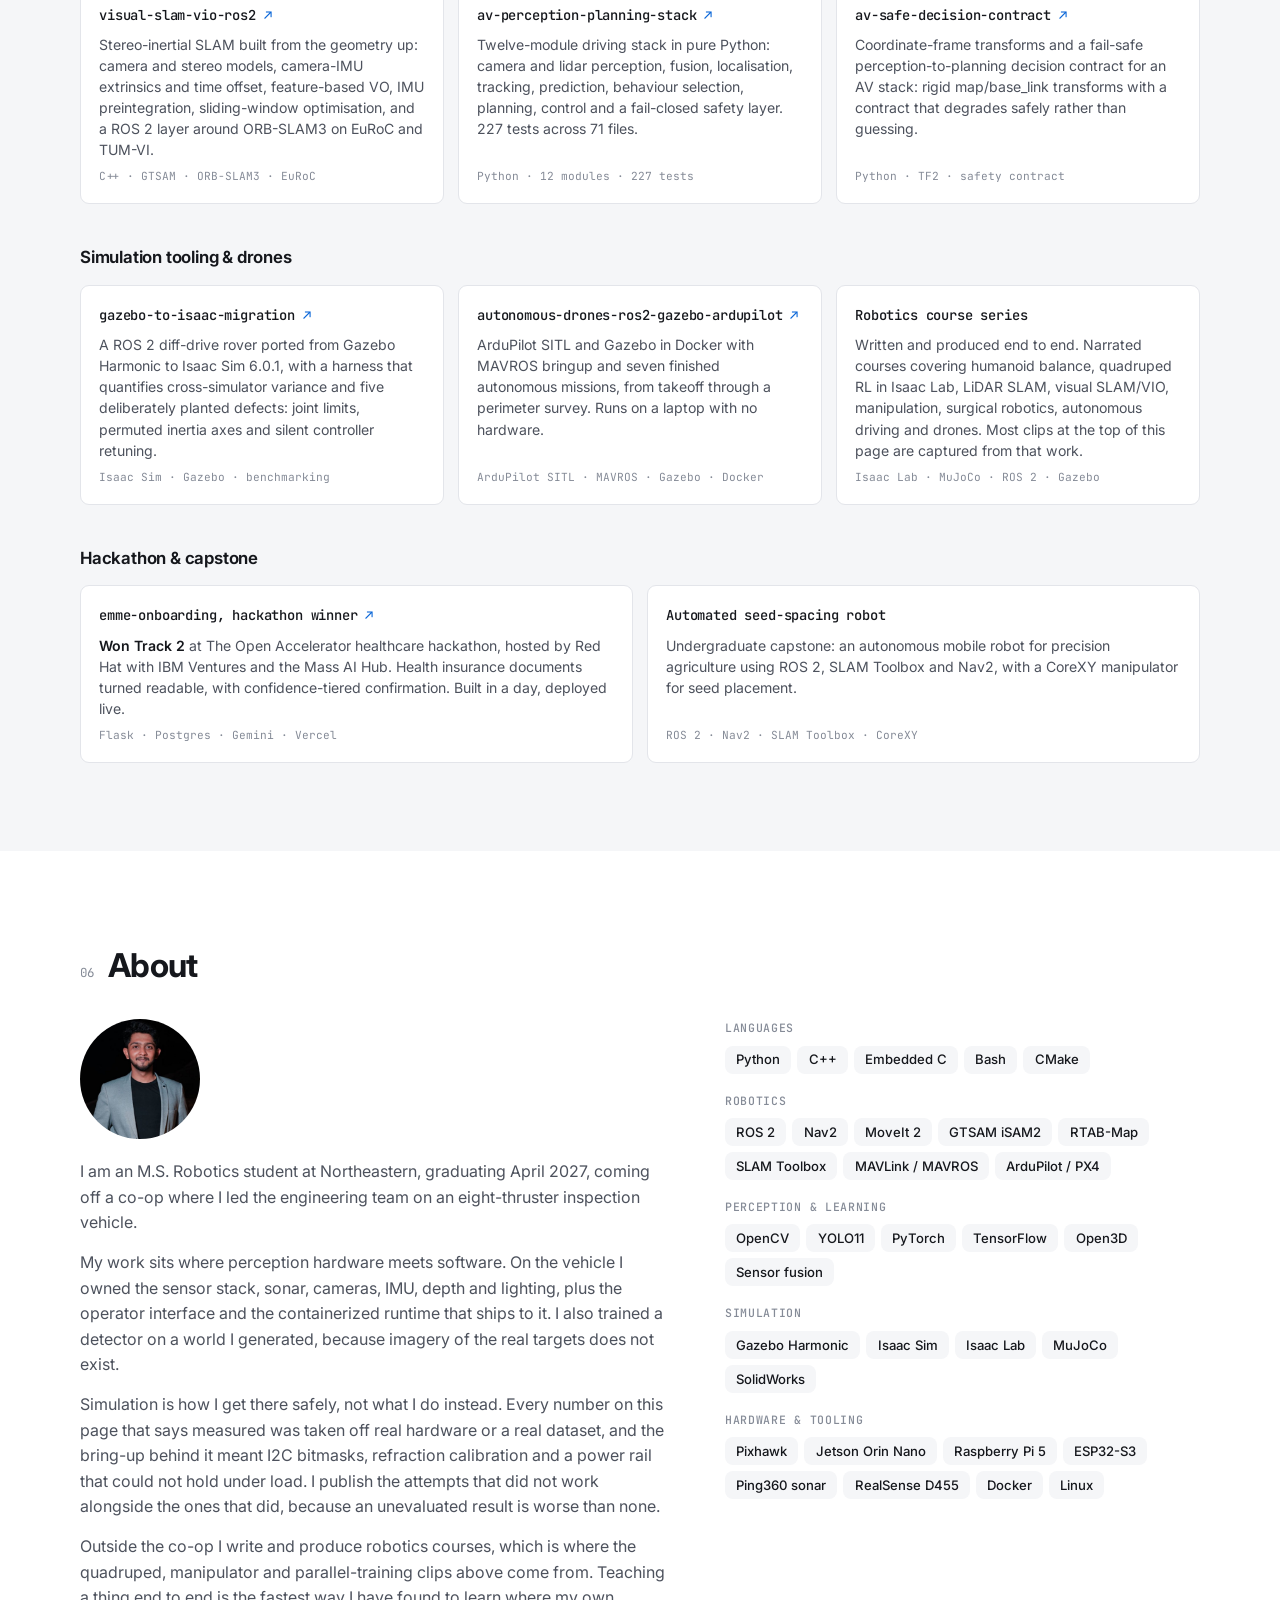
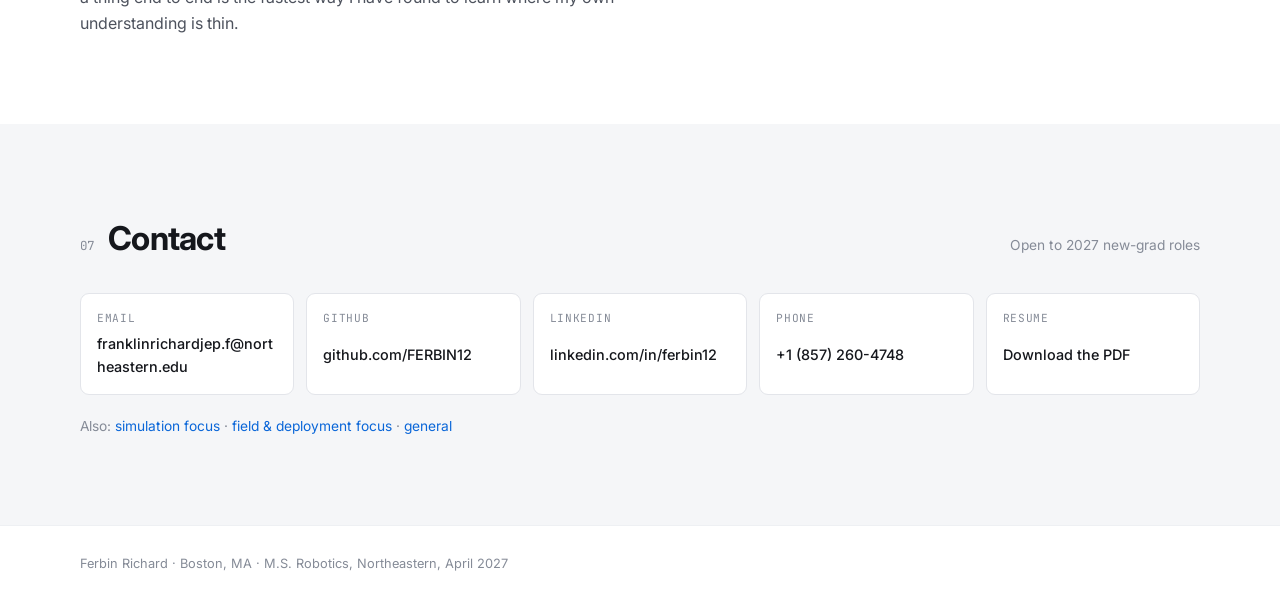
==== commit 5318e8c8: "Redesign: one content source, three entry pages (/, /sim, /field) Hero with sim/real diptych and pro" ====
--- a/index.html
+++ b/index.html
@@ -4,30 +4,25 @@
 <meta charset="utf-8">
 <meta name="viewport" content="width=device-width, initial-scale=1">
 <title>Ferbin Richard, Robotics Software Engineer</title>
-<meta name="description" content="Robotics software engineer: perception, state estimation, reinforcement learning in simulation, and firmware flash-verified on a real eight-thruster vehicle. Quadruped, manipulator, ground, surgical, underwater and marine platforms. Three published papers. 2nd place, Robotics track, Hackachusetts 2026. M.S. Robotics, Northeastern.">
-
+<meta name="description" content="I build simulation rigs that run real autopilot firmware, then take the same code into the water. Perception, estimation and control across humanoid, quadruped, manipulator, ground, aerial and underwater robots.">
 <link rel="canonical" href="https://ferbin12.github.io/">
 <link rel="icon" href="assets/favicon.svg" type="image/svg+xml">
-
 <meta property="og:title" content="Ferbin Richard, Robotics Software Engineer">
-<meta property="og:description" content="SLAM, perception and reinforcement learning across quadruped, manipulator, drone, underwater and ground robots. Simulation, then hardware, then the field.">
-<meta property="og:image" content="https://ferbin12.github.io/assets/img/humanoid_poster.jpg">
+<meta property="og:description" content="I build simulation rigs that run real autopilot firmware, then take the same code into the water. Perception, estimation and control across humanoid, quadruped, manipulator, ground, aerial and underwa">
+<meta property="og:image" content="https://ferbin12.github.io/assets/img/bridge_drone_poster.jpg">
 <meta property="og:image:width" content="1280">
-<meta property="og:image:height" content="1152">
-<meta property="og:image:alt" content="Unitree H1-2 humanoid walking in MuJoCo under a whole-body QP controller">
+<meta property="og:image:height" content="720">
+<meta property="og:image:alt" content="Inspection drone flying under a Boston bridge deck in Isaac Sim, flown by real ArduCopter firmware">
 <meta property="og:type" content="website">
 <meta property="og:url" content="https://ferbin12.github.io/">
-
 <meta name="twitter:card" content="summary_large_image">
 <meta name="twitter:title" content="Ferbin Richard, Robotics Software Engineer">
-<meta name="twitter:description" content="Humanoid balance, quadruped RL, SLAM, perception and embedded work across twelve robot platforms.">
-<meta name="twitter:image" content="https://ferbin12.github.io/assets/img/humanoid_poster.jpg">
-
+<meta name="twitter:description" content="I build simulation rigs that run real autopilot firmware, then take the same code into the water. Perception, estimation and control across humanoid, quadruped, manipulator, ground, aerial and underwa">
+<meta name="twitter:image" content="https://ferbin12.github.io/assets/img/bridge_drone_poster.jpg">
 <link rel="preconnect" href="https://fonts.googleapis.com">
 <link rel="preconnect" href="https://fonts.gstatic.com" crossorigin>
-<link href="https://fonts.googleapis.com/css2?family=Inter:wght@400;500;600&amp;family=JetBrains+Mono:wght@400;500&amp;display=swap" rel="stylesheet">
+<link href="https://fonts.googleapis.com/css2?family=Inter:wght@400;500;600;700&amp;family=JetBrains+Mono:wght@400;500&amp;display=swap" rel="stylesheet">
 <link rel="stylesheet" href="site.css">
-
 <script type="application/ld+json">
 {"@context":"https://schema.org","@type":"Person","name":"Ferbin Richard",
  "jobTitle":"Robotics Software Engineer",
@@ -35,9 +30,9 @@
  "sameAs":["https://github.com/FERBIN12","https://www.linkedin.com/in/ferbin12/"],
  "alumniOf":[{"@type":"CollegeOrUniversity","name":"Northeastern University"},
              {"@type":"CollegeOrUniversity","name":"Vellore Institute of Technology"}],
- "knowsAbout":["Robotics","ROS 2","SLAM","Perception","Computer Vision",
-               "Reinforcement Learning","Simulation","Embedded Systems",
-               "Sensor Fusion","Motion Planning"],
+ "award":["2nd place, Robotics track, Hackachusetts 2026"],
+ "knowsAbout":["Robotics","ROS 2","Simulation","NVIDIA Isaac Sim","Isaac Lab","MuJoCo","Gazebo","ArduPilot","SLAM","Perception",
+               "Reinforcement Learning","Embedded Systems","Sensor Fusion","Field Deployment"],
  "address":{"@type":"PostalAddress","addressLocality":"Boston","addressRegion":"MA","addressCountry":"US"}}
 </script>
 </head>
@@ -49,248 +44,90 @@
   <div class="nav-inner">
     <a class="nav-name" href="#top">Ferbin&nbsp;Richard</a>
     <nav aria-label="Sections">
-      <a href="#hardware"><span class="n">01</span> Hardware</a>
-      <a href="#sim"><span class="n">02</span> Sim &amp; hackathons</a>
-      <a href="#platforms"><span class="n">03</span> Platforms</a>
-      <a href="#work"><span class="n">04</span> Co-op</a>
-      <a href="#field"><span class="n">05</span> Field</a>
-      <a href="#projects"><span class="n">06</span> Projects</a>
-      <a href="#experience"><span class="n">07</span> Experience</a>
-      <a href="#about"><span class="n">08</span> About</a>
-      <a href="#contact"><span class="n">09</span> Contact</a>
-    </nav>
+<a href="#work">Work</a><a href="#hardware">Hardware</a><a href="#range">Simulation</a><a href="#experience">Experience</a><a href="#oss">Open source</a><a href="#contact">Contact</a>    </nav>
+    <a class="nav-cta" href="assets/Ferbin_Richard_Resume.pdf">Resume</a>
   </div>
 </header>
 
 <main id="main">
 
-<!-- ===================================================== hero -->
+<!-- ============================================================ hero -->
 <section class="hero" id="top">
-  <div class="wrap hero-inner">
-    <p class="eyebrow">
-      <b>Ferbin Richard</b>
-      <span>Robotics Software Engineer</span>
-      <span>Boston, MA</span>
-      <span>M.S. Robotics, Northeastern &middot; April 2027</span>
-    </p>
-
-    <h1>Autonomy that has to survive contact with the <em>real world</em>.</h1>
-
-    <p class="hero-sub">
-      I write the perception, estimation and control software that moves robots, then
-      I take it to hardware and find out what simulation did not tell me.
-      <strong>Humanoid, quadruped, manipulator, ground, surgical, underwater and
-      aerial</strong> platforms, in simulation and on hardware.
-      <strong>Three published papers.</strong> One eight-thruster vehicle taken from
-      bench bring-up to open water. <strong>2nd place, Robotics track, Hackachusetts 2026</strong>,
-      with real ArduPilot firmware flying a drone and an ROV in Isaac Sim.
-    </p>
-
-    <p class="hero-links">
-      <a href="#hardware">See the robot in the water</a>
-      <a href="#sim">See the simulation rigs</a>
-      <a href="#work">Read the engineering</a>
-      <a href="https://github.com/FERBIN12">GitHub</a>
-      <a href="https://www.linkedin.com/in/ferbin12/">LinkedIn</a>
-      <a href="mailto:franklinrichardjep.f@northeastern.edu">Email</a>
-    </p>
+  <div class="wrap hero-grid">
+    <div class="hero-text">
+      <p class="eyebrow">Robotics Software Engineer &middot; Boston, MA &middot; M.S. Robotics, Northeastern, April 2027</p>
+      <h1>Autonomy that has to survive contact with the <em>real world</em>.</h1>
+      <p class="hero-sub">I build simulation rigs that run real autopilot firmware, then take the same code into the water. Perception, estimation and control across humanoid, quadruped, manipulator, ground, aerial and underwater robots.</p>
+      <p class="hero-links">
+        <a class="btn btn-p" href="#work">See the work</a>
+        <a class="btn" href="assets/Ferbin_Richard_Resume.pdf">Resume PDF</a>
+        <a class="btn" href="https://github.com/FERBIN12">GitHub</a>
+        <a class="btn" href="https://www.linkedin.com/in/ferbin12/">LinkedIn</a>
+      </p>
+    </div>
+    <div class="diptych">
+      <figure class="dip-wide">
+        <video class="lazy" data-eager poster="assets/img/hero_bridge_poster.jpg" muted loop playsinline preload="none"
+               aria-label="Inspection drone under the Craigie bridge deck in Isaac Sim, flown by ArduCopter SITL">
+          <source src="assets/video/hero_bridge.mp4" type="video/mp4"></video>
+        <figcaption><span class="chip sim">Simulation &middot; ArduCopter SITL in Isaac Sim</span></figcaption>
+      </figure>
+      <figure class="dip-tall">
+        <video class="lazy" data-eager poster="assets/img/real/rov_closeup_hardware_poster.jpg" muted loop playsinline preload="none"
+               aria-label="The Archelon ROV at the pool edge, real hardware">
+          <source src="assets/real/rov_closeup_hardware.mp4" type="video/mp4"></video>
+        <figcaption><span class="chip hw">Real &middot; Archelon ROV</span></figcaption>
+      </figure>
+    </div>
+  </div>
+  <div class="wrap">
+    <ul class="proof">
+      <li class="aw"><b>2nd place</b><span>Hackachusetts 2026, Robotics track</span></li>
+      <li class="hw"><b>8 thrusters</b><span>ROV taken from bench to open water</span></li>
+      <li class="sim"><b>5 simulators</b><span>Isaac Sim, Isaac Lab, MuJoCo, Gazebo, ArduPilot SITL</span></li>
+      <li class=""><b>3 papers</b><span>IEEE and IET, published</span></li>
+      <li class=""><b>May 2027</b><span>available, M.S. Robotics, Northeastern</span></li>
+    </ul>
   </div>
 </section>
 
-<!-- ===================================================== platforms -->
-<section id="hardware">
+
+<!-- ============================================================ selected work -->
+<section id="work" class="band">
   <div class="wrap">
-    <div class="sec-head">
-      <span class="sec-num">01</span>
-      <h2>The robot, in real water</h2>
-      <span class="sec-note">Archelon &middot; pool and open water &middot; my own footage</span>
-    </div>
-
-    <p class="field-lede">
-      This is the vehicle I worked on during my co-op, in the water, with the sensor stack I
-      owned. Everything below is footage I took on site. The simulation work further down is
-      how I got here safely, not a substitute for it.
-    </p>
-
-    <div class="morph-grid">
-
-      <article class="morph">
-        <div class="morph-media">
-          <span class="morph-tag">Pool &middot; sensor stack</span>
-          <video muted loop playsinline preload="metadata"
-                 aria-label="Close-up of the Archelon ROV at the pool edge showing thrusters, scanning sonar, cameras and lights">
-            <source src="assets/real/rov_closeup_hardware.mp4" type="video/mp4"></video>
-        </div>
-        <div class="morph-body">
-          <h3>The stack I was responsible for</h3>
-          <p>
-            Ping360 scanning sonar, three cameras, a VectorNav VN-100, Bar30 depth and the
-            lighting rig. This is the hardware behind the driver bug where the sonar reported a
-            wall at 0.3&nbsp;m while the real wall sat at 4&nbsp;to&nbsp;5&nbsp;m.
-          </p>
-          <span class="morph-stack">T200 thrusters &middot; Ping360 &middot; VN-100 &middot; Bar30</span>
-        </div>
-      </article>
-
-      <article class="morph">
-        <div class="morph-media wide">
-          <span class="morph-tag">Lake &middot; live detection</span>
-          <video muted loop playsinline preload="none"
-                 aria-label="Three-camera lake footage with the object detector running live, showing mine and not-mine classifications">
-            <source src="assets/real/detector_lake_mine.mp4" type="video/mp4"></video>
-        </div>
-        <div class="morph-body">
-          <h3>The detector running on the vehicle</h3>
-          <p>
-            Three cameras at once in murky lake water. The model was trained entirely on a
-            seeded procedural world that emits its own labels by 3D-to-2D projection, so it
-            never saw a real frame in training, and reached 0.969&nbsp;mAP@50.
-          </p>
-          <span class="morph-stack">YOLO11 &middot; synthetic-only training &middot; 3 cameras</span>
-        </div>
-      </article>
-
-      <article class="morph">
-        <div class="morph-media wide">
-          <span class="morph-tag">Lake &middot; rejecting clutter</span>
-          <video muted loop playsinline preload="none"
-                 aria-label="Detector marking submerged vegetation as not-mine rather than raising a false positive">
-            <source src="assets/real/detector_lake_reject.mp4" type="video/mp4"></video>
-        </div>
-        <div class="morph-body">
-          <h3>Saying no is the hard part</h3>
-          <p>
-            Weeds and silt marked <em>not_mine</em> instead of firing. Getting clutter false
-            positives from 54% to 0% across three model generations took more work than raising
-            precision on the targets themselves.
-          </p>
-          <span class="morph-stack">54% &rarr; 0% clutter false positives</span>
-        </div>
-      </article>
-
-      <article class="morph">
-        <div class="morph-media">
-          <span class="morph-tag">Pool &middot; FPV piloting</span>
-          <video muted loop playsinline preload="none"
-                 aria-label="Piloting the ROV through a head-mounted display with a hand controller">
-            <source src="assets/real/fpv_piloting_pool.mp4" type="video/mp4"></video>
-        </div>
-        <div class="morph-body">
-          <h3>Flying it from the camera feed</h3>
-          <p>
-            Head-mounted display and a hand controller, driving the vehicle on the video feed
-            rather than by line of sight. The operator interface on the other end of this is
-            the PyQt UI I built.
-          </p>
-          <span class="morph-stack">MAVLink &middot; joystick piloting &middot; PyQt UI</span>
-        </div>
-      </article>
-
-      <article class="morph">
-        <div class="morph-media">
-          <span class="morph-tag">Open water &middot; New Hampshire</span>
-          <video muted loop playsinline preload="none"
-                 aria-label="Open-water lake deployment with the surface station laptop on a boat console">
-            <source src="assets/real/lake_deployment_boat.mp4" type="video/mp4"></video>
-        </div>
-        <div class="morph-body">
-          <h3>Off the boat, into a real lake</h3>
-          <p>
-            Surface station on the console, tether over the side, no pool wall to stop the
-            vehicle. Three to four of these deployments, which is where tether handling and
-            recovery stop being theoretical.
-          </p>
-          <span class="morph-stack">Surface station &middot; tether ops &middot; recovery</span>
-        </div>
-      </article>
-
-      <article class="morph">
-        <div class="morph-media">
-          <span class="morph-tag">Pool &middot; team testing</span>
-          <video muted loop playsinline preload="none"
-                 aria-label="Two engineers on the pool deck operating the vehicle during a wet test">
-            <source src="assets/real/team_pool_testing.mp4" type="video/mp4"></video>
-        </div>
-        <div class="morph-body">
-          <h3>Wet testing with the team</h3>
-          <p>
-            Ten to fifteen pool sessions. This is where a dead depth sensor turned out to be a
-            missing bit in an I2C probe mask, and where the joystick moved every topic and not
-            one thruster.
-          </p>
-          <span class="morph-stack">10 to 15 sessions &middot; 7.1 GB analysed</span>
-        </div>
-      </article>
-
-    </div>
-
-    <div class="bench-strip">
-      <figure>
-        <img src="assets/img/real/rov_bench_hero.jpg" alt="Archelon ROV on the bench showing four thruster nozzles and dome lights" loading="lazy">
-        <figcaption>Bench, between dives</figcaption>
-      </figure>
-      <figure>
-        <img src="assets/img/real/rov_brushes_front.jpg" alt="Front view of the vehicle with hull-cleaning brushes and lights" loading="lazy">
-        <figcaption>Hull-cleaning brushes fitted</figcaption>
-      </figure>
-      <figure>
-        <img src="assets/img/real/rov_bench_three_quarter.jpg" alt="Three-quarter view of the vehicle with tether attached" loading="lazy">
-        <figcaption>Tether and tracks</figcaption>
-      </figure>
-    </div>
-
-  </div>
-</section>
-
-<!-- ===================================================== simulation rigs -->
-<section id="sim">
-  <div class="wrap">
-    <div class="sec-head">
-      <span class="sec-num">02</span>
-      <h2>Simulation rigs &amp; hackathons</h2>
-      <span class="sec-note">Real autopilot firmware in the loop &middot; Isaac Sim &middot; Oct 2026</span>
-    </div>
-
-    <p class="field-lede">
-      Full-stack simulations where the flight and boat controllers are the real ArduPilot
-      firmware, the robots publish real ROS 2 topics, and every pose on screen comes from a
-      logged run, not a keyframe. Four builds from one month, one of them placed at
-      Hackachusetts.
-    </p>
-
-    <!-- 01 bridge inspector -->
-    <article class="proj">
-      <header class="proj-head">
-        <span class="proj-idx">Sim 01 / Hackachusetts 2026 <b class="own own-award">2nd place, Robotics track</b></span>
-        <h3>A drone above the water and an ROV below it, inspecting a real Boston bridge</h3>
-        <p class="proj-meta">Team of 3 &middot; I built the robots, the simulation, the autopilot loop and ROS 2</p>
-      </header>
-
-      <figure class="proj-media">
-        <video poster="assets/img/bridge_drone_poster.jpg" muted loop playsinline preload="none"
-               aria-label="Inspection drone flying under the Craigie drawbridge deck in Isaac Sim, flown by ArduCopter SITL">
-          <source src="assets/video/bridge_drone.mp4" type="video/mp4"></video>
-        <figcaption>The Charles River Dam crossing rebuilt in Isaac Sim. ArduCopter flies the drone, ArduSub flies the ROV.</figcaption>
-      </figure>
-
-      <div class="proj-cols">
-        <div class="proj-text">
-          <p>
+    <div class="sec-head"><span class="sec-num">01</span><h2>Selected work</h2><span class="sec-note">Five builds &middot; open any card for the full writeup</span></div>
+    <div class="bento">
+      <article class="pcard lead" id="w-bridge">
+        <div class="pmedia">
+          <video class="lazy" poster="assets/img/bridge_drone_poster.jpg" muted loop playsinline preload="none" aria-label="Inspection drone flying under the Craigie drawbridge deck in Isaac Sim, flown by ArduCopter SITL">
+            <source src="assets/video/bridge_drone.mp4" type="video/mp4"></video>
+          <span class="chip aw on-media">2nd place, Robotics track</span>
+        </div>
+        <div class="pbody">
+          <p class="ctx">Hackachusetts 2026 &middot; team of 3 &middot; robots, simulation and autopilot loop mine</p>
+          <h3>A drone above the water and an ROV below it, inspecting a real Boston bridge</h3>
+          <p class="sum">Real ArduCopter and ArduSub firmware fly a drone and an ROV through an Isaac Sim rebuild of the Charles River Dam crossing. Every waterline defect the drone flags, the ROV dives to inspect.</p>
+          <dl class="m3">
+<div><dt>ROV nav error, GPS off</dt><dd>&le; 0.60 m</dd></div><div><dt>points, lidar above + sonar below</dt><dd>4.54 M</dd></div><div><dt>flagged defects inspected</dt><dd>4 / 4</dd></div>          </dl>
+          <details class="more">
+            <summary>Details, my part and the stack</summary>
+            <div class="more-body">
+<p class="proj-meta">Team of 3 · I built the robots, the simulation, the autopilot loop and ROS 2</p><p class="cap">The Charles River Dam crossing rebuilt in Isaac Sim. ArduCopter flies the drone, ArduSub flies the ROV.</p>              <div class="prose"><p>
             Built in one day for challenge R6, safer inspection of critical infrastructure. A
             Holybro X500 flown by real ArduCopter SITL runs a 37-waypoint mission along the canal
             walls and under the deck, where the bridge cuts GPS from 12 satellites to 7. Every
             waterline defect it flags becomes a task for a BlueROV2 Heavy on ArduSub, which dives
             with GPS off and navigates on a modelled DVL fed into the autopilot's EKF.
           </p>
-          <p>
+<p>
             Both robots build one model of the structure: 2.96 million lidar points above the
             water and 1.58 million sonar points below it. The ROV never drifted more than 60 cm
             over a 200 m dive, and 4 of 4 flagged defects were inspected underwater. The demo is a
             replay of a recorded 21-topic ROS 2 bag, run live on stage from one Docker launch.
           </p>
-          <details class="more">
-            <summary>What is modelled and what is real</summary>
-            <p>
+<details class="more">
+<summary>What is modelled and what is real</summary>
+<p>
               Real: ArduCopter and ArduSub flight code, MAVLink mission upload, the EKF, ROS 2 Jazzy,
               RViz2 and QGroundControl. Modelled: the GPS drop under the deck (the bridge lowers
               the satellite count), the Ouster OS0-128 lidar and 130-degree multibeam sonar as ray
@@ -298,82 +135,84 @@
               camera. Thirteen defects were planted as ground truth, nine above the water and four
               below, including a scour pit with exposed timber piles.
             </p>
+</details></div>
+              <dl class="inst"><div><dt>Result</dt><dd>2nd place</dd></div>
+<div class="stacked"><dt>ROV nav error, GPS off</dt><dd>≤ 0.60 m</dd><dd class="vs">over a ~200 m dive, 0.16 m at the end</dd></div>
+<div class="stacked"><dt>Combined model</dt><dd>4.54 M pts</dd><dd class="vs">lidar above + sonar below</dd></div>
+<div class="stacked"><dt>Defects flagged → inspected</dt><dd>4 / 4</dd><dd class="vs">drone hands off to ROV</dd></div></dl>
+              <p class="stack">ArduCopter + ArduSub SITL · MAVLink · Isaac Sim 6 · ROS 2 Jazzy · RViz2 · QGroundControl · Docker · <a href="https://github.com/FERBIN12/detectfix">repo</a></p>
+            </div>
           </details>
         </div>
-
-        <dl class="inst">
-          <div><dt>Result</dt><dd>2nd place</dd></div>
-          <div class="stacked"><dt>ROV nav error, GPS off</dt><dd>&le; 0.60 m</dd><dd class="vs">over a ~200 m dive, 0.16 m at the end</dd></div>
-          <div class="stacked"><dt>Combined model</dt><dd>4.54 M pts</dd><dd class="vs">lidar above + sonar below</dd></div>
-          <div class="stacked"><dt>Defects flagged &rarr; inspected</dt><dd>4 / 4</dd><dd class="vs">drone hands off to ROV</dd></div>
-        </dl>
-      </div>
-
-      <p class="proj-stack">ArduCopter + ArduSub SITL &middot; MAVLink &middot; Isaac Sim 6 &middot; ROS 2 Jazzy &middot; RViz2 &middot; QGroundControl &middot; Docker &middot; <a href="https://github.com/FERBIN12/detectfix">repo</a></p>
-    </article>
-
-    <!-- 02 harbour USV -->
-    <article class="proj">
-      <header class="proj-head">
-        <span class="proj-idx">Sim 02 / Autonomous harbour inspection <b class="own own-sole">solo build</b></span>
-        <h3>A waterjet boat that patrols a harbour, spots what changed, and docks itself</h3>
-        <p class="proj-meta">Concept for a USV startup &middot; firmware-in-the-loop simulation and film</p>
-      </header>
-
-      <figure class="proj-media">
-        <video poster="assets/img/harbour_usv_poster.jpg" muted loop playsinline preload="none"
-               aria-label="Twin-waterjet USV leaving its charging berth in a path-traced Isaac Sim harbour, with the mission state machine overlaid">
-          <source src="assets/video/harbour_usv.mp4" type="video/mp4"></video>
-        <figcaption>ArduRover 4.5 SITL drives the boat; Isaac Sim 6 path-traces the logged run.</figcaption>
-      </figure>
-
-      <div class="proj-cols">
-        <div class="proj-text">
-          <p>
+      </article>
+      <article class="pcard" id="w-archelon">
+        <div class="pmedia">
+          <img src="assets/img/real/archelon_card.jpg" alt="Archelon ROV on the bench, in the pool from above, and fitted with hull-cleaning brushes" loading="lazy">
+          <span class="chip hw on-media">Real hardware &middot; co-op lead</span>
+        </div>
+        <div class="pbody">
+          <p class="ctx">Archenaux Robotics &middot; Jun to Sep 2026 &middot; Boston</p>
+          <h3>Archelon: an eight-thruster inspection ROV, from bench bring-up to open water</h3>
+          <p class="sum">I led the co-op engineering team, owned the sensor stack, the vehicle runtime and the detector, and took the vehicle from the bench into lakes in New Hampshire.</p>
+          <dl class="m3">
+<div><dt>of sensors brought up and owned</dt><dd>6 classes</dd></div><div><dt>detector mAP@50, trained on zero real images</dt><dd>0.969</dd></div><div><dt>open-water deployments</dt><dd>3 to 4</dd></div>          </dl>
+          <a class="more-link" href="#hardware">The co-op writeups, footage and field record &darr;</a>
+        </div>
+      </article>
+      <article class="pcard" id="w-usv">
+        <div class="pmedia">
+          <video class="lazy" poster="assets/img/harbour_usv_poster.jpg" muted loop playsinline preload="none" aria-label="Twin-waterjet USV leaving its charging berth in a path-traced Isaac Sim harbour, with the mission state machine overlaid">
+            <source src="assets/video/harbour_usv.mp4" type="video/mp4"></video>
+          <span class="chip sim on-media">Solo &middot; firmware in the loop</span>
+        </div>
+        <div class="pbody">
+          <p class="ctx">Autonomous harbour inspection &middot; concept for a USV startup</p>
+          <h3>A waterjet boat that patrols a harbour, spots what changed, and docks itself</h3>
+          <p class="sum">ArduRover SITL drives a 4.2 m twin-waterjet USV on my own Fossen hydrodynamics and JONSWAP sea, lock-stepped over ArduPilot's JSON backend and path-traced in Isaac Sim.</p>
+          <dl class="m3">
+<div><dt>median cross-track error, after tuning</dt><dd>1.64 &rarr; 0.37 m</dd></div><div><dt>docking error</dt><dd>0.17 m</dd></div><div><dt>collisions</dt><dd>0</dd></div>          </dl>
+          <details class="more">
+            <summary>Details, my part and the stack</summary>
+            <div class="more-body">
+<p class="proj-meta">Concept for a USV startup · firmware-in-the-loop simulation and film</p><p class="cap">ArduRover 4.5 SITL drives the boat; Isaac Sim 6 path-traces the logged run.</p>              <div class="prose"><p>
             A 4.2 m twin-waterjet USV runs an approved patrol route, compares its lidar map with
             yesterday's patrol and raises change alerts. On operator approval it stands off a
             contact, loiters on its jets, rejoins the route and berths itself on a solar charging
             float. The autopilot is the real Pixhawk firmware, ArduRover SITL, lock-stepped to my
             own physics over ArduPilot's JSON backend.
           </p>
-          <p>
+<p>
             The physics is a Fossen 3-DOF manoeuvring model with jet spool-up lag, a reversing
             bucket, current and shallow-water drag, on a JONSWAP wind sea plus swell. Heave, pitch
             and roll come from the hull sampling that wave surface, and the rendered water uses
             the same wave field. Tuning cut median cross-track error from 1.64 m with a 3 m weave
             to 0.37 m.
-          </p>
-        </div>
-
-        <dl class="inst">
-          <div class="stacked"><dt>Cross-track error</dt><dd>1.64 &rarr; 0.37 m</dd><dd class="vs">median, after tuning</dd></div>
-          <div class="stacked"><dt>Changes found</dt><dd>2 / 2</dd><dd class="vs">new object, buoy moved 15.1 m</dd></div>
-          <div class="stacked"><dt>Docking error</dt><dd>0.17 m</dd><dd class="vs">0 collisions</dd></div>
-          <div class="stacked"><dt>Recorded run</dt><dd>55,693 msgs</dd><dd class="vs">559 s ROS 2 bag</dd></div>
-        </dl>
-      </div>
-
-      <p class="proj-stack">ArduRover SITL &middot; pymavlink &middot; Fossen hydrodynamics &middot; JONSWAP waves &middot; ROS 2 Jazzy &middot; Isaac Sim path tracing</p>
-    </article>
-
-    <!-- 03 hyperion -->
-    <article class="proj">
-      <header class="proj-head">
-        <span class="proj-idx">Sim 03 / Hyperion, three hackathons <b class="own own-part">team builds, sim + agents mine</b></span>
-        <h3>A 20-robot warehouse where AI agents find the fault and get a technician on the phone</h3>
-        <p class="proj-meta">Dell x NVIDIA GB10 &middot; Hyperion x Grok Bot &middot; Wajo x Anthropic</p>
-      </header>
-
-      <figure class="proj-media">
-        <video poster="assets/img/hyperion_fleet_poster.jpg" muted loop playsinline preload="none"
-               aria-label="Nova Carter robot driving down a warehouse aisle in the 20-robot Isaac Sim fleet">
-          <source src="assets/video/hyperion_fleet.mp4" type="video/mp4"></video>
-        <figcaption>Twenty Nova Carters in an Isaac Sim warehouse, streaming live fleet telemetry.</figcaption>
-      </figure>
-
-      <div class="proj-cols">
-        <div class="proj-text">
-          <p>
+          </p></div>
+              <dl class="inst"><div class="stacked"><dt>Cross-track error</dt><dd>1.64 → 0.37 m</dd><dd class="vs">median, after tuning</dd></div>
+<div class="stacked"><dt>Changes found</dt><dd>2 / 2</dd><dd class="vs">new object, buoy moved 15.1 m</dd></div>
+<div class="stacked"><dt>Docking error</dt><dd>0.17 m</dd><dd class="vs">0 collisions</dd></div>
+<div class="stacked"><dt>Recorded run</dt><dd>55,693 msgs</dd><dd class="vs">559 s ROS 2 bag</dd></div></dl>
+              <p class="stack">ArduRover SITL · pymavlink · Fossen hydrodynamics · JONSWAP waves · ROS 2 Jazzy · Isaac Sim path tracing</p>
+            </div>
+          </details>
+        </div>
+      </article>
+      <article class="pcard" id="w-hyperion">
+        <div class="pmedia">
+          <video class="lazy" poster="assets/img/hyperion_fleet_poster.jpg" muted loop playsinline preload="none" aria-label="Nova Carter robot driving down a warehouse aisle in the 20-robot Isaac Sim fleet">
+            <source src="assets/video/hyperion_fleet.mp4" type="video/mp4"></video>
+          <span class="chip sim on-media">3 hackathons &middot; team</span>
+        </div>
+        <div class="pbody">
+          <p class="ctx">Hyperion &middot; Dell x NVIDIA GB10 &middot; Grok Bot &middot; Wajo x Anthropic</p>
+          <h3>A 20-robot warehouse where AI agents find the fault and get a technician on the phone</h3>
+          <p class="sum">Twenty Nova Carters in Isaac Sim. Agents detect faults, re-plan the fleet with Hungarian assignment and, through Fo, place real calls to an on-call technician. Code enforces, the model explains.</p>
+          <dl class="m3">
+<div><dt>simulated deliveries, 3 seeds</dt><dd>27.3 &rarr; 42.0</dd></div><div><dt>runs replay to identical logs</dt><dd>3 / 3</dd></div><div><dt>real phone calls in live runs</dt><dd>10</dd></div>          </dl>
+          <details class="more">
+            <summary>Details, my part and the stack</summary>
+            <div class="more-body">
+<p class="proj-meta">Dell x NVIDIA GB10 · Hyperion x Grok Bot · Wajo x Anthropic</p><p class="cap">Twenty Nova Carters in an Isaac Sim warehouse, streaming live fleet telemetry.</p>              <div class="prose"><p>
             Started at the Dell x NVIDIA GB10 hackathon: a teammate and I built the Isaac Sim warehouse of 20
             Nova Carters and shipped the stack as six services in one Docker image on the GB10,
             where a local Qwen model on vLLM triages robot faults into tickets. I then added four
@@ -381,297 +220,208 @@
             one rule: code enforces, the model explains. Over 3 seeds they raised deliveries from
             27.3 to 42.0, and every run replays to an identical event log.
           </p>
-          <p>
+<p>
             For Wajo x Anthropic, a Claude dispatcher hands a confirmed fault to Fo, which places
             real phone calls, calendar invites and emails to an on-call technician while the fleet
             re-plans around the repair. Who it may contact is enforced in code: in a live run, when
             a technician said to send someone off the list, the agent refused. I also mounted a
             Franka arm on all twenty Carters as a mobile-manipulation testbed.
-          </p>
-        </div>
-
-        <dl class="inst">
-          <div class="stacked"><dt>Simulated deliveries</dt><dd>27.3 &rarr; 42.0</dd><dd class="vs">+54%, 3 seeds, same faults</dd></div>
-          <div class="stacked"><dt>Replay check</dt><dd>3 / 3</dd><dd class="vs">identical event logs</dd></div>
-          <div class="stacked"><dt>Live dispatch runs</dt><dd>5 runs, 10 calls</dd><dd class="vs">real phone calls, simulated robots</dd></div>
-          <div><dt>Fleet</dt><dd>20 robots</dd></div>
-        </dl>
-      </div>
-
-      <p class="proj-stack">Isaac Sim 6 &middot; Nova Carter &middot; Franka &middot; vLLM &middot; Claude &middot; Docker &middot; NVIDIA GB10 &middot; Hungarian assignment</p>
-    </article>
-
-    <!-- 04 intake robot -->
-    <article class="proj">
-      <header class="proj-head">
-        <span class="proj-idx">Sim 04 / Intake-cleaning robot, YC pitch <b class="own own-sole">solo build</b></span>
-        <h3>An underwater robot that clears mussels from power-plant intakes, rendered physically</h3>
-        <p class="proj-meta">Startup study and pitch film &middot; Isaac Sim path tracing + a custom water renderer</p>
-      </header>
-
-      <figure class="proj-media">
-        <video poster="assets/img/intake_robot_poster.jpg" muted loop playsinline preload="none"
-               aria-label="Wall-crawling intake-cleaning robot with lamps on, inside a fouled water intake tunnel">
-          <source src="assets/video/intake_robot.mp4" type="video/mp4"></video>
-        <figcaption>Path-traced in Isaac Sim; the water itself is a ray-marched medium composited from depth.</figcaption>
-      </figure>
-
-      <div class="proj-cols">
-        <div class="proj-text">
-          <p>
+          </p></div>
+              <dl class="inst"><div class="stacked"><dt>Simulated deliveries</dt><dd>27.3 → 42.0</dd><dd class="vs">+54%, 3 seeds, same faults</dd></div>
+<div class="stacked"><dt>Replay check</dt><dd>3 / 3</dd><dd class="vs">identical event logs</dd></div>
+<div class="stacked"><dt>Live dispatch runs</dt><dd>5 runs, 10 calls</dd><dd class="vs">real phone calls, simulated robots</dd></div>
+<div><dt>Fleet</dt><dd>20 robots</dd></div></dl>
+              <p class="stack">Isaac Sim 6 · Nova Carter · Franka · vLLM · Claude · Docker · NVIDIA GB10 · Hungarian assignment</p>
+            </div>
+          </details>
+        </div>
+      </article>
+      <article class="pcard" id="w-intake">
+        <div class="pmedia">
+          <video class="lazy" poster="assets/img/intake_robot_poster.jpg" muted loop playsinline preload="none" aria-label="Wall-crawling intake-cleaning robot with lamps on, inside a fouled water intake tunnel">
+            <source src="assets/video/intake_robot.mp4" type="video/mp4"></video>
+          <span class="chip sim on-media">Solo &middot; YC pitch</span>
+        </div>
+        <div class="pbody">
+          <p class="ctx">Intake-cleaning robot &middot; startup study and pitch film</p>
+          <h3>An underwater robot that clears mussels from power-plant intakes, rendered physically</h3>
+          <p class="sum">Path-traced in Isaac Sim with MDL materials and procedural mussel instancers; the water is my own compositor working from depth.</p>
+          <dl class="m3">
+<div><dt>render time per frame, BVH fix</dt><dd>24 &rarr; 5.7 s</dd></div><div><dt>regulated US intake sites sized</dt><dd>1,065</dd></div><div><dt>diver deaths OSHA counted</dt><dd>6 in 13 mo</dd></div>          </dl>
+          <details class="more">
+            <summary>Details, my part and the stack</summary>
+            <div class="more-body">
+<p class="proj-meta">Startup study and pitch film · Isaac Sim path tracing + a custom water renderer</p><p class="cap">Path-traced in Isaac Sim; the water itself is a ray-marched medium composited from depth.</p>              <div class="prose"><p>
             Divers clean zebra and quagga mussels out of power-plant and desalination intakes, and
             OSHA counted six suction-related diver deaths in 13 months. I built the case for sending a robot instead, then the film to pitch
             it. The robot and intake are rendered with Isaac Sim path tracing, MDL materials and
             procedural mussel-clump instancers, writing raw HDR and depth for every frame.
           </p>
-          <p>
+<p>
             The water is my own compositor working from that depth: absorption, backscatter,
             ray-marched god rays and lamp beams, caustics, Snell's window and drifting particles.
             Profiling the render found that hiding instances far below the scene bloated the BVH
             and made every frame 24 s; sinking them into the wall instead brought it to 5.7 s.
-          </p>
-        </div>
-
-        <dl class="inst">
-          <div class="stacked"><dt>Render time per frame</dt><dd>24 &rarr; 5.7 s</dd><dd class="vs">BVH fix, GPU-bound</dd></div>
-          <div class="stacked"><dt>Market sized</dt><dd>1,065 sites</dd><dd class="vs">regulated US intakes</dd></div>
-          <div><dt>Water model</dt><dd>custom, post</dd></div>
-        </dl>
-      </div>
-
-      <p class="proj-stack">Isaac Sim path tracing &middot; USD &middot; MDL &middot; NumPy compositor &middot; Python</p>
-    </article>
-
-  </div>
-</section>
-
-<section id="platforms">
-  <div class="wrap">
-    <div class="sec-head">
-      <span class="sec-num">03</span>
-      <h2>Every robot I have written software for</h2>
-      <span class="sec-note">Twelve clips, captured from simulations I built</span>
-    </div>
-
-    <div class="morph-grid">
-
-      <article class="morph">
-        <div class="morph-media">
-          <span class="morph-tag">Humanoid · MuJoCo</span>
-          <video poster="assets/img/humanoid_poster.jpg" muted loop playsinline preload="none"
-                 aria-label="Unitree H1-2 humanoid walking in MuJoCo under a whole-body QP controller">
-            <source src="assets/video/humanoid_walk.mp4" type="video/mp4"></video>
-        </div>
-        <div class="morph-body">
-          <h3>A 67 kg humanoid that walks because a controller says so</h3>
-          <p>Unitree H1-2, 51 actuated joints, built from torque control upward in MuJoCo. The measurement that starts everything: hold every joint at its commanded angle, let go, and the pelvis drops from 1.030 m to 0.415 m in six seconds. Angles are not momentum.</p>
-          <p class="morph-stack">MuJoCo · LIPM · whole-body QP · Pinocchio · 90 modules</p>
-        </div>
-      </article>
-
-      <article class="morph">
-        <div class="morph-media">
-          <span class="morph-tag">Humanoid · Isaac Lab</span>
-          <video poster="assets/img/g1_training_poster.jpg" muted loop playsinline preload="none"
-                 aria-label="Unitree G1 humanoid robots training in parallel in NVIDIA Isaac Lab">
-            <source src="assets/video/g1_training.mp4" type="video/mp4"></video>
-        </div>
-        <div class="morph-body">
-          <h3>Which reward term is actually doing the work</h3>
-          <p>Unitree G1 humanoids training in parallel in Isaac Lab. Ablating one reward term at a time over 29 runs: removing the −200 termination penalty collapses learning to 4.2% of baseline episode length while the reward climbs, because falling becomes free.</p>
-          <p class="morph-stack">Isaac Lab · PPO · ONNX · reward ablation · 6 GB GPU</p>
-        </div>
-      </article>
-
-      <article class="morph">
-        <div class="morph-media">
-          <span class="morph-tag">Quadruped · locomotion</span>
-          <video poster="assets/img/go2_walk_poster.jpg" muted loop playsinline preload="none"
-                 aria-label="Unitree Go2 quadruped walking with a trained policy over terrain">
-            <source src="assets/video/go2_walk.mp4" type="video/mp4"></video>
-        </div>
-        <div class="morph-body">
-          <h3>A policy that actually walks</h3>
-          <p>A Unitree Go2 under a trained policy, blind versus perceptive on the same terrain. Tracking improves from 64.6% to 69.9% once the policy can feel the ground. Gait is verified on contact timing and foot clearance, never on the reward curve.</p>
-          <p class="morph-stack">Isaac Lab · PPO · MuJoCo · Python</p>
-        </div>
-      </article>
-
-      <article class="morph">
-        <div class="morph-media">
-          <span class="morph-tag">Quadruped · navigation</span>
-          <video poster="assets/img/go2_vel_poster.jpg" muted loop playsinline preload="none"
-                 aria-label="Quadruped following velocity commands derived from a planned path">
-            <source src="assets/video/go2_velocity.mp4" type="video/mp4"></video>
-        </div>
-        <div class="morph-body">
-          <h3>Velocity commands from a planned path</h3>
-          <p>The layer between a navigation stack and a learned gait: a path becomes body-frame velocity commands the policy can track, with footstep planning over an elevation map built from a depth camera.</p>
-          <p class="morph-stack">Isaac Lab · elevation mapping · footstep planning</p>
-        </div>
-      </article>
-
-      <article class="morph">
-        <div class="morph-media">
-          <span class="morph-tag">Manipulator · SO-101</span>
-          <video poster="assets/img/so101_poster.jpg" muted loop playsinline preload="none"
-                 aria-label="SO-101 robot arm performing pick and place in MuJoCo">
-            <source src="assets/video/so101_pick.mp4" type="video/mp4"></video>
-        </div>
-        <div class="morph-body">
-          <h3>Pick and place, with an evaluation harness that argues back</h3>
-          <p>MuJoCo pick-and-place on the SO-101 arm, tested against its own failure modes: a contact gate that rejects a faked grasp, and a harness that fails when the evaluation is wrong rather than when the robot is.</p>
-          <p class="morph-stack">MuJoCo · SO-101 · evaluation harness · Python</p>
-        </div>
-      </article>
-
-      <article class="morph">
-        <div class="morph-media">
-          <span class="morph-tag">Manipulator · parallel RL</span>
-          <video poster="assets/img/franka_reach_poster.jpg" muted loop playsinline preload="none"
-                 aria-label="Multiple Franka robot arms reaching in parallel in Isaac Lab">
-            <source src="assets/video/franka_reach.mp4" type="video/mp4"></video>
-        </div>
-        <div class="morph-body">
-          <h3>Many arms, one physics step</h3>
-          <p>Franka reach environments running vectorized on the GPU. Same principle as the humanoid and quadruped training: every robot advances inside a single solver call, which is what makes RL tractable on laptop-class hardware.</p>
-          <p class="morph-stack">Isaac Lab · vectorized envs · CUDA · PyTorch</p>
-        </div>
-      </article>
-
-      <article class="morph">
-        <div class="morph-media">
-          <span class="morph-tag">Manipulator · VLA</span>
-          <video poster="assets/img/manipulation_poster.jpg" muted loop playsinline preload="none"
-                 aria-label="Robot arm reaching for coloured blocks under a vision-language-action policy">
-            <source src="assets/video/manipulation_vla.mp4" type="video/mp4"></video>
-        </div>
-        <div class="morph-body">
-          <h3>Language-conditioned pick and place</h3>
-          <p>A 7-DoF arm driven by a vision-language-action policy: an instruction in, a joint trajectory out. Built so every layer between the camera and the actuator is inspectable rather than a black box.</p>
-          <p class="morph-stack">Isaac Sim · VLA policy · ROS 2 · PyTorch</p>
-        </div>
-      </article>
-
-      <article class="morph">
-        <div class="morph-media">
-          <span class="morph-tag">Surgical · RCM</span>
-          <video poster="assets/img/surgical_poster.jpg" muted loop playsinline preload="none"
-                 aria-label="Surgical manipulator performing a precision task in simulation">
-            <source src="assets/video/surgical_arm.mp4" type="video/mp4"></video>
-        </div>
-        <div class="morph-body">
-          <h3>Precision manipulation under constraint</h3>
-          <p>Laparoscopic arm simulation: remote-centre-of-motion constraint solving, damped least-squares IK near singularities, and the millimetre tolerances that make a general-purpose manipulator stack inadequate.</p>
-          <p class="morph-stack">Isaac Sim · RCM · DLS IK · ROS 2</p>
-        </div>
-      </article>
-
-      <article class="morph">
-        <div class="morph-media">
-          <span class="morph-tag">AMR · ground robot</span>
-          <video poster="assets/img/amr_poster.jpg" muted loop playsinline preload="none"
-                 aria-label="Autonomous mobile robot mapping a warehouse with LiDAR">
-            <source src="assets/video/amr_slam.mp4" type="video/mp4"></video>
-        </div>
-        <div class="morph-body">
-          <h3>Scan matching, built rather than imported</h3>
-          <p>A ground robot mapping a warehouse with 2D LiDAR: ICP front end, mapper, loop closure and pose graph written from scratch. Point-to-line registration lands at 2.3 mm against 8.1 mm for point-to-point on the same run.</p>
-          <p class="morph-stack">ROS 2 · ICP · pose graph · occupancy mapping</p>
-        </div>
-      </article>
-
-      <article class="morph">
-        <div class="morph-media">
-          <span class="morph-tag">LiDAR SLAM</span>
-          <video poster="assets/img/lidar_poster.jpg" muted loop playsinline preload="none"
-                 aria-label="Occupancy map building during a LiDAR SLAM run">
-            <source src="assets/video/lidar_map.mp4" type="video/mp4"></video>
-        </div>
-        <div class="morph-body">
-          <h3>Measuring where SLAM fails, not just where it works</h3>
-          <p>A wall is degenerate at 3747 against 1.9 on open floor, so the same scan matcher that is excellent in a corridor is near-useless facing a flat surface. Every figure is reproducible from the repository, including the inconvenient ones.</p>
-          <p class="morph-stack">ROS 2 · scan matching · loop closure · Python</p>
-        </div>
-      </article>
-
-      <article class="morph">
-        <div class="morph-media">
-          <span class="morph-tag">Underwater · detection</span>
-          <video poster="assets/img/detect_poster.jpg" muted loop playsinline preload="none"
-                 aria-label="Underwater object detector running on a recorded survey with a live confidence overlay">
-            <source src="assets/video/detection.mp4" type="video/mp4"></video>
-        </div>
-        <div class="morph-body">
-          <h3>Detection with no real training data</h3>
-          <p>A seeded procedural world emits its own ground truth by 3D-to-2D projection, so every frame is labelled for free and any scene is reproducible from its seed. Clutter false positives went from 54% to zero across three model generations.</p>
-          <p class="morph-stack">YOLO11 · PyTorch · Gazebo · OpenCV</p>
-        </div>
-      </article>
-
-      <article class="morph">
-        <div class="morph-media">
-          <span class="morph-tag">Marine · Isaac Sim</span>
-          <video poster="assets/img/isaac_poster.jpg" muted loop playsinline preload="none"
-                 aria-label="Coastal marine environment with animated water rendered in NVIDIA Isaac Sim">
-            <source src="assets/video/isaac.mp4" type="video/mp4"></video>
-        </div>
-        <div class="morph-body">
-          <h3>A second physics backend that argues with the first</h3>
-          <p>The vehicle ported to Isaac Sim as a second physics engine: animated water with underwater rendering, hydrodynamics covering buoyancy, damping and added mass, and a bridge closing the control loop against Isaac physics.</p>
-          <p class="morph-stack">Isaac Sim · RTX offscreen · ROS 2 · pytest</p>
-        </div>
-      </article>
-
+          </p></div>
+              <dl class="inst"><div class="stacked"><dt>Render time per frame</dt><dd>24 → 5.7 s</dd><dd class="vs">BVH fix, GPU-bound</dd></div>
+<div class="stacked"><dt>Market sized</dt><dd>1,065 sites</dd><dd class="vs">regulated US intakes</dd></div>
+<div><dt>Water model</dt><dd>custom, post</dd></div></dl>
+              <p class="stack">Isaac Sim path tracing · USD · MDL · NumPy compositor · Python</p>
+            </div>
+          </details>
+        </div>
+      </article>
     </div>
   </div>
 </section>
 
-<!-- ===================================================== work -->
-<section id="work">
+
+<!-- ============================================================ real hardware -->
+<section id="hardware">
   <div class="wrap">
-    <div class="sec-head">
-      <span class="sec-num">04</span>
-      <h2>The co-op: Archenaux Robotics</h2>
-      <span class="sec-note">June to Sep 2026 &middot; Boston, MA</span>
-    </div>
-
-    <div class="coop-frame">
-      <p class="coop-lede">
-        A four-month Northeastern co-op on <strong>Archelon</strong>, a bespoke
+    <div class="sec-head"><span class="sec-num">02</span><h2>Real hardware: the Archelon co-op</h2><span class="sec-note">June to Sep 2026 &middot; Boston, MA &middot; my own footage</span></div>
+
+    <div class="hw-top">
+      <div class="hw-intro">
+        <p class="lede">A four-month Northeastern co-op on <strong>Archelon</strong>, a bespoke
         eight-thruster inspection ROV. I led the co-op engineering team reporting to the
         CEO and worked across five repositories. The four writeups below are that work,
-        and each states plainly which parts were mine and which were the team's.
-      </p>
-      <dl class="coop-roles">
-        <div><dt>My ownership</dt><dd>Vehicle runtime &middot; sensor bring-up &middot; detection pipeline &middot; shared simulation core</dd></div>
-        <div><dt>My contribution</dt><dd>Sensor simulation and IMU characterisation feeding the mapping attempt</dd></div>
-        <div><dt>Led by others</dt><dd>Factor-graph SLAM back end (senior engineer)</dd></div>
-        <div><dt>Field record</dt><dd>10 to 15 pool sessions &middot; 3 to 4 open-water deployments, New Hampshire</dd></div>
-      </dl>
+        and each states plainly which parts were mine and which were the team's.</p>
+        <dl class="roles"><div><dt>My ownership</dt><dd>Vehicle runtime · sensor bring-up · detection pipeline · shared simulation core</dd></div>
+<div><dt>My contribution</dt><dd>Sensor simulation and IMU characterisation feeding the mapping attempt</dd></div>
+<div><dt>Led by others</dt><dd>Factor-graph SLAM back end (senior engineer)</dd></div>
+<div><dt>Field record</dt><dd>10 to 15 pool sessions · 3 to 4 open-water deployments, New Hampshire</dd></div></dl>
+        <p class="note">This is the vehicle I worked on during my co-op, in the water, with the sensor stack I
+      owned. Everything below is footage I took on site. The simulation work further down is
+      how I got here safely, not a substitute for it.</p>
+      </div>
+      <div class="filmstrip">
+        <figure class="reel">
+          <video class="lazy" poster="assets/img/real/rov_closeup_hardware_poster.jpg" muted loop playsinline preload="none" aria-label="Close-up of the Archelon ROV at the pool edge showing thrusters, scanning sonar, cameras and lights">
+            <source src="assets/real/rov_closeup_hardware.mp4" type="video/mp4"></video>
+          <figcaption><span class="reel-tag">Pool · sensor stack</span>The stack I was responsible for</figcaption>
+        </figure>
+        <figure class="reel">
+          <video class="lazy" poster="assets/img/real/fpv_piloting_pool_poster.jpg" muted loop playsinline preload="none" aria-label="Piloting the ROV through a head-mounted display with a hand controller">
+            <source src="assets/real/fpv_piloting_pool.mp4" type="video/mp4"></video>
+          <figcaption><span class="reel-tag">Pool · FPV piloting</span>Flying it from the camera feed</figcaption>
+        </figure>
+        <figure class="reel">
+          <video class="lazy" poster="assets/img/real/lake_deployment_boat_poster.jpg" muted loop playsinline preload="none" aria-label="Open-water lake deployment with the surface station laptop on a boat console">
+            <source src="assets/real/lake_deployment_boat.mp4" type="video/mp4"></video>
+          <figcaption><span class="reel-tag">Open water · New Hampshire</span>Off the boat, into a real lake</figcaption>
+        </figure>
+        <figure class="reel">
+          <video class="lazy" poster="assets/img/real/team_pool_testing_poster.jpg" muted loop playsinline preload="none" aria-label="Two engineers on the pool deck operating the vehicle during a wet test">
+            <source src="assets/real/team_pool_testing.mp4" type="video/mp4"></video>
+          <figcaption><span class="reel-tag">Pool · team testing</span>Wet testing with the team</figcaption>
+        </figure>
+      </div>
     </div>
 
-    <!-- 01 sensor stack -->
-    <article class="proj">
-      <header class="proj-head">
-        <span class="proj-idx">Co-op 01 / Sensors, perception hardware and the operator UI <b class="own own-own">my ownership</b></span>
-        <h3>Every sensor on the vehicle, and the interface the pilot flies it with</h3>
-        <p class="proj-meta">Primary engineer, sensor stack and operator interface</p>
-      </header>
-
-      <figure class="proj-media">
-        <img src="assets/img/hero_gazebo.jpg" alt="Eight-thruster inspection vehicle in simulation" loading="lazy">
-        <figcaption>Eight-thruster inspection vehicle, vectored six-degree-of-freedom configuration.</figcaption>
+    <details class="more wide-more">
+      <summary>What each clip shows</summary>
+      <div class="clip-notes">
+        <div><h4>The stack I was responsible for</h4><p>
+            Ping360 scanning sonar, three cameras, a VectorNav VN-100, Bar30 depth and the
+            lighting rig. This is the hardware behind the driver bug where the sonar reported a
+            wall at 0.3 m while the real wall sat at 4 to 5 m.
+          </p><p class="stack">T200 thrusters · Ping360 · VN-100 · Bar30</p></div>
+        <div><h4>Flying it from the camera feed</h4><p>
+            Head-mounted display and a hand controller, driving the vehicle on the video feed
+            rather than by line of sight. The operator interface on the other end of this is
+            the PyQt UI I built.
+          </p><p class="stack">MAVLink · joystick piloting · PyQt UI</p></div>
+        <div><h4>Off the boat, into a real lake</h4><p>
+            Surface station on the console, tether over the side, no pool wall to stop the
+            vehicle. Three to four of these deployments, which is where tether handling and
+            recovery stop being theoretical.
+          </p><p class="stack">Surface station · tether ops · recovery</p></div>
+        <div><h4>Wet testing with the team</h4><p>
+            Ten to fifteen pool sessions. This is where a dead depth sensor turned out to be a
+            missing bit in an I2C probe mask, and where the joystick moved every topic and not
+            one thruster.
+          </p><p class="stack">10 to 15 sessions · 7.1 GB analysed</p></div>
+      </div>
+    </details>
+
+    <div class="lake-pair">
+      <figure class="lake">
+        <video class="lazy" poster="assets/img/real/detector_lake_mine_poster.jpg" muted loop playsinline preload="none" aria-label="Three-camera lake footage with the object detector running live, showing mine and not-mine classifications">
+          <source src="assets/real/detector_lake_mine.mp4" type="video/mp4"></video>
+        <figcaption><span class="chip hw">Lake · live detection</span><h4>The detector running on the vehicle</h4><p>
+            Three cameras at once in murky lake water. The model was trained entirely on a
+            seeded procedural world that emits its own labels by 3D-to-2D projection, so it
+            never saw a real frame in training, and reached 0.969 mAP@50.
+          </p><p class="stack">YOLO11 · synthetic-only training · 3 cameras</p></figcaption>
       </figure>
-
-      <div class="proj-cols">
-        <div class="proj-text">
-          <p>
+      <figure class="lake">
+        <video class="lazy" poster="assets/img/real/detector_lake_reject_poster.jpg" muted loop playsinline preload="none" aria-label="Detector marking submerged vegetation as not-mine rather than raising a false positive">
+          <source src="assets/real/detector_lake_reject.mp4" type="video/mp4"></video>
+        <figcaption><span class="chip hw">Lake · rejecting clutter</span><h4>Saying no is the hard part</h4><p>
+            Weeds and silt marked <em>not_mine</em> instead of firing. Getting clutter false
+            positives from 54% to 0% across three model generations took more work than raising
+            precision on the targets themselves.
+          </p><p class="stack">54% → 0% clutter false positives</p></figcaption>
+      </figure>
+    </div>
+
+    <ul class="stats">
+      <li><details><summary><b>10 to 15</b><span>Pool testing</span></summary><p>Wet sessions with the vehicle in the water. This is where the depth sensor turned
+          out to be an I2C bitmask, where the joystick moved every topic and no thruster, and
+          where the companion computer browned out on rail sag rather than heat. None of those
+          are findable in a simulator.</p></details></li>
+      <li><details><summary><b>3 to 4</b><span>Open-water deployments</span></summary><p>Lake deployments in New Hampshire, taking Archelon from bench bring-up to operation
+          in real water. Tether handling, surface station, and a vehicle that has to come back.</p></details></li>
+      <li><details><summary><b>7.1 GB</b><span>Pool-test data analysed</span></summary><p>Logs from those sessions, which is where the Ping360 sonar driver was caught
+          returning a fake wall at 0.3 m on every beam while the real wall sat at 4 to 5 m.
+          The bags looked valid, so nothing downstream flagged it.</p></details></li>
+      <li><details><summary><b>3 builds</b><span>Firmware flash-verified</span></summary><p>Flashed and verified on the vehicle before it went in, with a 14-second preflight
+          GO / NO-GO check gating every dive and a boot service that survives power-on.</p></details></li>
+      <li><details><summary><b>321k samples</b><span>IMU characterised on</span></summary><p>A 30-minute stationary log, Allan variance and Kalibr noise parameters, gyro ARW
+          0.26 deg/sqrt-hr. Re-recorded after the first attempt turned out to be contaminated
+          by a nearby speaker coupling into the MEMS accelerometer.</p></details></li>
+      <li><details><summary><b>8 + 3</b><span>Hardware brought up</span></summary><p>Eight T200 thrusters plus three M200 auxiliaries, Pixhawk autopilot, Ping360 sonar,
+          Bar30 depth, VectorNav IMU and a Raspberry Pi 5 companion, on a 50 ft tether.</p></details></li>
+    </ul>
+    <p class="stats-note">Every result on this page that is labelled measured was taken off real hardware or a
+      real dataset. Simulation is how I get there safely; it is not what I do instead.
+      The footage in <a href="#hardware">this section</a> is mine, taken during these sessions.</p>
+
+    <div class="bench"><div class="bench-strip">
+<figure>
+<img alt="Archelon ROV on the bench showing four thruster nozzles and dome lights" loading="lazy" src="assets/img/real/rov_bench_hero.jpg"/>
+<figcaption>Bench, between dives</figcaption>
+</figure>
+<figure>
+<img alt="Front view of the vehicle with hull-cleaning brushes and lights" loading="lazy" src="assets/img/real/rov_brushes_front.jpg"/>
+<figcaption>Hull-cleaning brushes fitted</figcaption>
+</figure>
+<figure>
+<img alt="Three-quarter view of the vehicle with tether attached" loading="lazy" src="assets/img/real/rov_bench_three_quarter.jpg"/>
+<figcaption>Tether and tracks</figcaption>
+</figure>
+</div></div>
+
+    <h3 class="sub-h">The engineering, in four writeups</h3>
+    <div class="acc">
+      <details class="acc-item">
+        <summary>
+          <span class="acc-idx">Co-op 01 / Sensors, perception hardware and the operator UI</span>
+          <span class="acc-title">Every sensor on the vehicle, and the interface the pilot flies it with</span>
+<span class="own own-own">my ownership</span>        </summary>
+        <div class="acc-body">
+<p class="proj-meta">Primary engineer, sensor stack and operator interface</p>          <figure class="proj-media">
+<img alt="Eight-thruster inspection vehicle in simulation" loading="lazy" src="assets/img/hero_gazebo.jpg"/>
+<figcaption>Eight-thruster inspection vehicle, vectored six-degree-of-freedom configuration.</figcaption>
+</figure>
+          <div class="acc-cols">
+            <div class="prose"><p>
             This was my primary work: bringing up and owning every sensor the vehicle
             carries, and the interface the operator actually uses. Ping360 scanning sonar,
             three cameras, the VectorNav VN-100 IMU, depth, and the lighting.
           </p>
-          <p>
+<p>
             A sensor that returns plausible-looking garbage is worse than one that fails,
             because nothing downstream flags it. The Ping360 drew a fake circular wall at
             0.3 m on every beam while the real wall sat at 4 to 5 m. The bags looked
@@ -679,125 +429,106 @@
             pool sessions before I traced it to first-echo detection in both the Python
             and C++ drivers and fixed it with a regression test.
           </p>
-          <details class="more">
-            <summary>The sensor stack in detail</summary>
-            <p>
-              <strong>Sonar.</strong> Ping360 mounted vertically, which means roughly 40%
+<details class="more">
+<summary>The sensor stack in detail</summary>
+<p>
+<strong>Sonar.</strong> Ping360 mounted vertically, which means roughly 40%
               of beams hit the vehicle frame itself and return a tight 0.30 m. That is
               only separable when the vehicle is still, so the sector mask is part of the
               driver rather than a post-process. Raising the serial link to 2 Mbaud took a
               full 360-degree sweep from 23.3 s to 5.9 s.
             </p>
-            <p>
-              <strong>IMU.</strong> I characterised the VN-100 and the autopilot IMU the
+<p>
+<strong>IMU.</strong> I characterised the VN-100 and the autopilot IMU the
               estimate depends on: a 30-minute stationary log, 321k samples, Allan
               variance and Kalibr noise parameters. Gyro ARW came out at 0.26 deg/sqrt-hr.
               The first attempt was contaminated by a nearby speaker coupling into the
               MEMS accelerometer, visible only as tonal peaks in the FFT.
             </p>
-            <p>
-              <strong>Cameras and lights.</strong> Three cameras streaming to the topside
+<p>
+<strong>Cameras and lights.</strong> Three cameras streaming to the topside
               station, plus the lighting rig. Underwater the D455 stereo depth returned
               only 8 to 40% valid pixels, and flat-port refraction invalidates the factory
               calibration outright, so I derived an empirical correction that flattened a
               known-flat pool floor from 15 mm to 6 mm median plane residual.
             </p>
-            <p>
-              <strong>Depth.</strong> The Bar30 read nothing however it was wired, because
+<p>
+<strong>Depth.</strong> The Bar30 read nothing however it was wired, because
               <code>BARO_PROBE_EXT</code> was a bitmask missing the bit for the MS5837, so
               the autopilot never probed the I2C bus for it.
             </p>
-          </details>
-        </div>
-
-        <dl class="inst">
-          <div><dt>Sensors owned</dt><dd>6 classes</dd></div>
-          <div class="stacked"><dt>Sonar sweep time</dt><dd>23.3 s → 5.9 s</dd><dd class="vs">serial raised to 2 Mbaud</dd></div>
-          <div class="stacked"><dt>Gyro ARW</dt><dd>0.26 °/√hr</dd><dd class="vs">measured, 321k samples</dd></div>
-          <div class="stacked"><dt>Depth-camera correction</dt><dd>15 mm → 6 mm</dd><dd class="vs">plane residual, known-flat floor</dd></div>
-        </dl>
-      </div>
-
-      <p class="proj-stack">Ping360 sonar &middot; VectorNav VN-100 &middot; RealSense D455 &middot; Bar30 &middot; I2C &middot; ROS 2 Jazzy &middot; PyQt5 &middot; Docker</p>
-    </article>
-
-    <!-- 02 detection -->
-    <article class="proj">
-      <header class="proj-head">
-        <span class="proj-idx">Co-op 02 / Perception &amp; machine learning <b class="own own-sole">sole engineer</b></span>
-        <h3>Training a detector with no real data to train on</h3>
-        <p class="proj-meta">Archenaux Robotics &middot; sole engineer, simulation and ML pipeline &middot; 26 commits</p>
-      </header>
-
-      <figure class="proj-media">
-        <video poster="assets/img/detect_poster.jpg" muted loop playsinline preload="none"
-               aria-label="Deployed detector running on a recorded survey with a live confidence overlay">
-          <source src="assets/video/detection.mp4" type="video/mp4"></video>
-        <figcaption>Deployed detector on a recorded survey run. Live confidence overlay.</figcaption>
-      </figure>
-
-      <div class="proj-cols">
-        <div class="proj-text">
-          <p>
+</details></div>
+            <dl class="inst"><div><dt>Sensors owned</dt><dd>6 classes</dd></div>
+<div class="stacked"><dt>Sonar sweep time</dt><dd>23.3 s → 5.9 s</dd><dd class="vs">serial raised to 2 Mbaud</dd></div>
+<div class="stacked"><dt>Gyro ARW</dt><dd>0.26 °/√hr</dd><dd class="vs">measured, 321k samples</dd></div>
+<div class="stacked"><dt>Depth-camera correction</dt><dd>15 mm → 6 mm</dd><dd class="vs">plane residual, known-flat floor</dd></div></dl>
+          </div>
+          
+          <p class="stack">Ping360 sonar · VectorNav VN-100 · RealSense D455 · Bar30 · I2C · ROS 2 Jazzy · PyQt5 · Docker</p>
+        </div>
+      </details>
+      <details class="acc-item">
+        <summary>
+          <span class="acc-idx">Co-op 02 / Perception & machine learning</span>
+          <span class="acc-title">Training a detector with no real data to train on</span>
+<span class="own own-sole">sole engineer</span>        </summary>
+        <div class="acc-body">
+<p class="proj-meta">Archenaux Robotics · sole engineer, simulation and ML pipeline · 26 commits</p>          <figure class="proj-media">
+<video aria-label="Deployed detector running on a recorded survey with a live confidence overlay" loop="" muted="" playsinline="" poster="assets/img/detect_poster.jpg" preload="none">
+<source src="assets/video/detection.mp4" type="video/mp4"/></video>
+<figcaption>Deployed detector on a recorded survey run. Live confidence overlay.</figcaption>
+</figure>
+          <div class="acc-cols">
+            <div class="prose"><p>
             Imagery of the target objects is classified or does not exist. So I generated it.
             A seeded procedural world generator emits ground-truth labels by 3D-to-2D projection,
             which means every frame is labelled for free and any scene is reproducible from its seed.
           </p>
-          <p>
+<p>
             The difficulty is deliberate: seven object types, three turbidity levels, current drift,
             marine snow, kelp and seabed distractors that a naive detector calls targets. The
             blocking problem was never recall, it was that the model flagged every barrel.
           </p>
-          <details class="more">
-            <summary>Why I publish the bad number too</summary>
-            <p>
+<details class="more">
+<summary>Why I publish the bad number too</summary>
+<p>
               The evaluation also showed 0% recall on three object types, because the real-photo
               training set contained no flat or torpedo-shaped examples. I would rather publish
               that than a clean chart. An unevaluated detector is worse than none, because
               someone trusts it.
             </p>
-          </details>
-        </div>
-
-        <dl class="inst">
-          <div><dt>Clutter false positives</dt><dd>54% → 0%</dd></div>
-          <div><dt>False alarms, empty frames</dt><dd>0 / 9</dd></div>
-          <div><dt>Recall, moored &amp; drifting</dt><dd>100%</dd></div>
-          <div class="stacked"><dt>mAP@50</dt><dd>0.471</dd><dd class="vs">sim; 0.61 real-photo</dd></div>
-        </dl>
-      </div>
-
-      <div class="strip">
-        <figure><img src="assets/img/detect_grid.jpg" alt="Grid of generated training scenes" loading="lazy"><figcaption>Generated scenes</figcaption></figure>
-        <figure><img src="assets/img/mine_gallery.jpg" alt="Target object gallery" loading="lazy"><figcaption>Object gallery</figcaption></figure>
-        <figure><img src="assets/img/eval_pr.jpg" alt="Precision recall curve" loading="lazy"><figcaption>Precision / recall</figcaption></figure>
-        <figure><img src="assets/img/eval_cm.jpg" alt="Confusion matrix" loading="lazy"><figcaption>Confusion matrix</figcaption></figure>
-      </div>
-
-      <p class="proj-stack">Python &middot; PyTorch &middot; Ultralytics YOLO11 / YOLO26 &middot; OpenCV &middot; Gazebo &middot; Docker</p>
-    </article>
-
-    <!-- 03 bring-up -->
-    <article class="proj">
-      <header class="proj-head">
-        <span class="proj-idx">Co-op 03 / Embedded &amp; hardware bring-up <b class="own own-own">my ownership</b></span>
-        <h3>Three failures that looked like software and were not</h3>
-        <p class="proj-meta">Archenaux Robotics &middot; primary engineer, vehicle runtime and sensor bring-up &middot; 52 commits</p>
-      </header>
-
-      <figure class="proj-media">
-        <img src="assets/img/hero_gazebo.jpg" alt="Inspection vehicle beneath a ship hull in Gazebo Harmonic" loading="lazy">
-        <figcaption>Eight-thruster inspection vehicle, vectored six-degree-of-freedom configuration.</figcaption>
-      </figure>
-
-      <div class="proj-cols">
-        <div class="proj-text">
-          <p>
+</details></div>
+            <dl class="inst"><div><dt>Clutter false positives</dt><dd>54% → 0%</dd></div>
+<div><dt>False alarms, empty frames</dt><dd>0 / 9</dd></div>
+<div><dt>Recall, moored &amp; drifting</dt><dd>100%</dd></div>
+<div class="stacked"><dt>mAP@50</dt><dd>0.471</dd><dd class="vs">sim; 0.61 real-photo</dd></div></dl>
+          </div>
+          <div class="strip">
+<figure><img alt="Grid of generated training scenes" loading="lazy" src="assets/img/detect_grid.jpg"/><figcaption>Generated scenes</figcaption></figure>
+<figure><img alt="Target object gallery" loading="lazy" src="assets/img/mine_gallery.jpg"/><figcaption>Object gallery</figcaption></figure>
+<figure><img alt="Precision recall curve" loading="lazy" src="assets/img/eval_pr.jpg"/><figcaption>Precision / recall</figcaption></figure>
+<figure><img alt="Confusion matrix" loading="lazy" src="assets/img/eval_cm.jpg"/><figcaption>Confusion matrix</figcaption></figure>
+</div>
+          <p class="stack">Python · PyTorch · Ultralytics YOLO11 / YOLO26 · OpenCV · Gazebo · Docker</p>
+        </div>
+      </details>
+      <details class="acc-item">
+        <summary>
+          <span class="acc-idx">Co-op 03 / Embedded & hardware bring-up</span>
+          <span class="acc-title">Three failures that looked like software and were not</span>
+<span class="own own-own">my ownership</span>        </summary>
+        <div class="acc-body">
+<p class="proj-meta">Archenaux Robotics · primary engineer, vehicle runtime and sensor bring-up · 52 commits</p>          <figure class="proj-media">
+<img alt="Inspection vehicle beneath a ship hull in Gazebo Harmonic" loading="lazy" src="assets/img/hero_gazebo.jpg"/>
+<figcaption>Eight-thruster inspection vehicle, vectored six-degree-of-freedom configuration.</figcaption>
+</figure>
+          <div class="acc-cols">
+            <div class="prose"><p>
             Archelon runs ArduSub in a vectored six-degree-of-freedom configuration. I own the
             runtime that ships to it and I did the sensor bring-up, which is mostly a story about
             failures that look like software and are not.
           </p>
-          <p>
+<p>
             The depth sensor read nothing no matter how it was wired, because
             <code>BARO_PROBE_EXT</code> was a bitmask missing the bit for the MS5837, so the
             autopilot never probed the I2C bus for it. The joystick moved every topic on the
@@ -806,487 +537,422 @@
             under load, which turned out to be rail sag down the tether rather than thermal
             throttling.
           </p>
-          <details class="more">
-            <summary>On numbers nobody can trace</summary>
-            <p>
+<details class="more">
+<summary>On numbers nobody can trace</summary>
+<p>
               None of those are findable in simulation. I wrote the power-budget analysis that
               justified swapping the companion computer, and it says plainly which of its figures
               are measured and which are estimated, because a number nobody can trace is worse
               than no number.
             </p>
-            <p>
+<p>
               The runtime itself is a containerized stack shipping to the real vehicle: MAVLink
               router, MAVROS, cameras, joystick piloting, RViz and QGC as one multi-arch image,
               with a 14-second preflight GO / NO-GO check gating every dive and a boot service
               that survives power-on.
             </p>
-          </details>
-        </div>
-
-        <dl class="inst">
-          <div><dt>Thrusters</dt><dd>8 + 3 aux</dd></div>
-          <div><dt>Firmware flash-verified</dt><dd>3 builds</dd></div>
-          <div><dt>Pool-test data analyzed</dt><dd>7.1 GB</dd></div>
-          <div><dt>Open-water deployments</dt><dd>3 to 4</dd></div>
-        </dl>
-      </div>
-
-      <p class="proj-stack">Pixhawk 1 &middot; ArduSub 4.5.7 &middot; MAVLink &middot; pymavlink &middot; MAVROS &middot; Ping360 sonar &middot; VectorNav VN-100 &middot; Bar30 &middot; T200 / M200 thrusters &middot; I2C &middot; Raspberry Pi 5 &middot; Docker</p>
-    </article>
-
-    <!-- 04 simulator -->
-    <article class="proj">
-      <header class="proj-head">
-        <span class="proj-idx">Co-op 04 / Simulation infrastructure <b class="own own-own">my ownership</b></span>
-        <h3>A simulator other engineers can actually run</h3>
-        <p class="proj-meta">Archenaux Robotics &middot; owner, shared simulation core &middot; 97 commits across two repositories</p>
-      </header>
-
-      <figure class="proj-media">
-        <img src="assets/img/sim_stack.jpg" alt="Autopilot software-in-the-loop wired to Gazebo Harmonic" loading="lazy">
-        <figcaption>Autopilot software-in-the-loop wired to Gazebo Harmonic over a JSON physics backend.</figcaption>
-      </figure>
-
-      <div class="proj-cols">
-        <div class="proj-text">
-          <p>
+</details></div>
+            <dl class="inst"><div><dt>Thrusters</dt><dd>8 + 3 aux</dd></div>
+<div><dt>Firmware flash-verified</dt><dd>3 builds</dd></div>
+<div><dt>Pool-test data analyzed</dt><dd>7.1 GB</dd></div>
+<div><dt>Open-water deployments</dt><dd>3 to 4</dd></div></dl>
+          </div>
+          
+          <p class="stack">Pixhawk 1 · ArduSub 4.5.7 · MAVLink · pymavlink · MAVROS · Ping360 sonar · VectorNav VN-100 · Bar30 · T200 / M200 thrusters · I2C · Raspberry Pi 5 · Docker</p>
+        </div>
+      </details>
+      <details class="acc-item">
+        <summary>
+          <span class="acc-idx">Co-op 04 / Simulation infrastructure</span>
+          <span class="acc-title">A simulator other engineers can actually run</span>
+<span class="own own-own">my ownership</span>        </summary>
+        <div class="acc-body">
+<p class="proj-meta">Archenaux Robotics · owner, shared simulation core · 97 commits across two repositories</p>          <figure class="proj-media">
+<img alt="Autopilot software-in-the-loop wired to Gazebo Harmonic" loading="lazy" src="assets/img/sim_stack.jpg"/>
+<figcaption>Autopilot software-in-the-loop wired to Gazebo Harmonic over a JSON physics backend.</figcaption>
+</figure>
+          <div class="acc-cols">
+            <div class="prose"><p>
             A simulator only one engineer can start is not an asset. I own the core the other
             projects build on, and most of its value is that it runs on someone else's laptop on
             the first try.
           </p>
-          <p>
+<p>
             Three containers on one network: autopilot software-in-the-loop, physics, and a ground
             control station with joystick passthrough, plus a dev container. GPU is optional with
             auto-detected vendor overrides, and a browser-based fallback means the interface works
             on headless, Wayland and WSL hosts. That last one resolved a display crash blocking a
             teammate.
-          </p>
-        </div>
-
-        <dl class="inst">
-          <div><dt>Commits, two repos</dt><dd>97</dd></div>
-          <div><dt>Machines validated</dt><dd>3</dd></div>
-          <div><dt>Compose overlays</dt><dd>10</dd></div>
-          <div><dt>Clone to running</dt><dd>1 command</dd></div>
-        </dl>
-      </div>
-
-      <p class="proj-stack">Docker Compose &middot; ROS 2 Jazzy &middot; Gazebo Harmonic &middot; ArduSub &middot; MAVROS &middot; Bash &middot; noVNC</p>
-    </article>
-
-  </div>
-</section>
-
-<!-- ===================================================== field -->
-<section id="field">
-  <div class="wrap">
-    <div class="sec-head">
-      <span class="sec-num">05</span>
-      <h2>Real-world testing, not just simulation</h2>
-      <span class="sec-note">Pool &middot; open water &middot; bench</span>
-    </div>
-
-    <p class="field-lede">
-      Every result on this page that is labelled measured was taken off real hardware or a
-      real dataset. Simulation is how I get there safely; it is not what I do instead.
-      The footage in <a href="#hardware">section 01</a> is mine, taken during these sessions.
-    </p>
-
-    <div class="field-grid">
-      <div class="field-card">
-        <span class="field-k">Pool testing</span>
-        <span class="field-v">10 to 15</span>
-        <p>
-          Wet sessions with the vehicle in the water. This is where the depth sensor turned
-          out to be an I2C bitmask, where the joystick moved every topic and no thruster, and
-          where the companion computer browned out on rail sag rather than heat. None of those
-          are findable in a simulator.
-        </p>
-      </div>
-
-      <div class="field-card">
-        <span class="field-k">Open-water deployments</span>
-        <span class="field-v">3 to 4</span>
-        <p>
-          Lake deployments in New Hampshire, taking Archelon from bench bring-up to operation
-          in real water. Tether handling, surface station, and a vehicle that has to come back.
-        </p>
-      </div>
-
-      <div class="field-card">
-        <span class="field-k">Pool-test data analysed</span>
-        <span class="field-v">7.1 GB</span>
-        <p>
-          Logs from those sessions, which is where the Ping360 sonar driver was caught
-          returning a fake wall at 0.3 m on every beam while the real wall sat at 4 to 5 m.
-          The bags looked valid, so nothing downstream flagged it.
-        </p>
-      </div>
-
-      <div class="field-card">
-        <span class="field-k">Firmware flash-verified</span>
-        <span class="field-v">3 builds</span>
-        <p>
-          Flashed and verified on the vehicle before it went in, with a 14-second preflight
-          GO / NO-GO check gating every dive and a boot service that survives power-on.
-        </p>
-      </div>
-
-      <div class="field-card">
-        <span class="field-k">IMU characterised on</span>
-        <span class="field-v">321k samples</span>
-        <p>
-          A 30-minute stationary log, Allan variance and Kalibr noise parameters, gyro ARW
-          0.26 deg/sqrt-hr. Re-recorded after the first attempt turned out to be contaminated
-          by a nearby speaker coupling into the MEMS accelerometer.
-        </p>
-      </div>
-
-      <div class="field-card">
-        <span class="field-k">Hardware brought up</span>
-        <span class="field-v">8 + 3</span>
-        <p>
-          Eight T200 thrusters plus three M200 auxiliaries, Pixhawk autopilot, Ping360 sonar,
-          Bar30 depth, VectorNav IMU and a Raspberry Pi 5 companion, on a 50 ft tether.
-        </p>
-      </div>
+          </p></div>
+            <dl class="inst"><div><dt>Commits, two repos</dt><dd>97</dd></div>
+<div><dt>Machines validated</dt><dd>3</dd></div>
+<div><dt>Compose overlays</dt><dd>10</dd></div>
+<div><dt>Clone to running</dt><dd>1 command</dd></div></dl>
+          </div>
+          
+          <p class="stack">Docker Compose · ROS 2 Jazzy · Gazebo Harmonic · ArduSub · MAVROS · Bash · noVNC</p>
+        </div>
+      </details>
     </div>
   </div>
 </section>
 
-<!-- ===================================================== projects -->
-<section id="projects">
+
+<!-- ============================================================ simulation range -->
+<section id="range" class="band">
   <div class="wrap">
-    <div class="sec-head">
-      <span class="sec-num">06</span>
-      <h2>Open source &amp; teaching</h2>
-      <span class="sec-note">Fourteen public repositories</span>
-    </div>
-
-    <div class="tiles">
-
-      <a class="tile" href="https://github.com/FERBIN12/humanoid-balance-locomotion">
-        <h4>humanoid-balance-locomotion</h4>
-        <p>Balance and locomotion for a 67 kg, 51-DOF Unitree H1-2 in MuJoCo, built from torque control up: CoM/CoP estimation, ankle and momentum strategies, LIPM walking with a whole-body QP, an RL comparison, and a ROS 2/Gazebo port. 90 modules, every constant measured.</p>
-        <p class="tile-tags">MuJoCo · whole-body QP · Pinocchio · ROS 2</p>
-      </a>
-
-      <a class="tile" href="https://github.com/FERBIN12/isaac-lab-rl-benchmarks">
-        <h4>isaac-lab-rl-benchmarks</h4>
-        <p>Reward-term ablation on a Unitree G1 across 29 training runs on a 6 GB laptop GPU, plus sim-to-sim ONNX parity and policy deployment with no simulator. Every figure regenerable from 54 measured fact groups.</p>
-        <p class="tile-tags">Isaac Lab · PPO · ONNX · 29 runs</p>
-      </a>
-
-      <a class="tile" href="https://github.com/FERBIN12/barkour-isaac-lab-rl">
-        <h4>barkour-isaac-lab-rl</h4>
-        <p>Bringing a quadruped Isaac Lab does not ship: Barkour vB through URDF conversion, a manager-based RL environment, PPO training, evaluation and a simulator-free deployment path.</p>
-        <p class="tile-tags">Isaac Lab · URDF · PPO · Barkour vB</p>
-      </a>
-
-      <a class="tile" href="https://github.com/FERBIN12/visual-slam-vio-ros2">
-        <h4>visual-slam-vio-ros2</h4>
-        <p>Stereo-inertial SLAM built from the geometry up: camera and stereo models, camera-IMU extrinsics and time offset, feature-based VO, IMU preintegration, sliding-window optimisation, and a ROS 2 layer around ORB-SLAM3 on EuRoC and TUM-VI.</p>
-        <p class="tile-tags">C++ · GTSAM · ORB-SLAM3 · EuRoC</p>
-      </a>
-
-      <a class="tile" href="https://github.com/FERBIN12/av-perception-planning-stack">
-        <h4>av-perception-planning-stack</h4>
-        <p>Twelve-module driving stack in pure Python: camera and lidar perception, fusion, localisation, tracking, prediction, behaviour selection, planning, control and a fail-closed safety layer. 227 tests across 71 files.</p>
-        <p class="tile-tags">Python · 12 modules · 227 tests</p>
-      </a>
-
-      <a class="tile" href="https://github.com/FERBIN12/autonomous-drones-ros2-gazebo-ardupilot">
-        <h4>autonomous-drones-ros2-gazebo-ardupilot</h4>
-        <p>ArduPilot SITL and Gazebo in Docker with MAVROS bringup and seven finished autonomous missions, from takeoff through a perimeter survey. Runs on a laptop with no hardware.</p>
-        <p class="tile-tags">ArduPilot SITL · MAVROS · Gazebo · Docker</p>
-      </a>
-
-      <a class="tile" href="https://github.com/FERBIN12/so101-manipulation-eval">
-        <h4>so101-manipulation-eval</h4>
-        <p>MuJoCo pick-and-place on the SO-101 arm with an evaluation harness tested against its own failure modes, including a contact gate that rejects a faked grasp.</p>
-        <p class="tile-tags">MuJoCo · SO-101 · evaluation harness</p>
-      </a>
-
-      <a class="tile" href="https://github.com/FERBIN12/surgical-robotics-isaac-sim">
-        <h4>surgical-robotics-isaac-sim</h4>
-        <p>Laparoscopic arm simulation in Isaac Sim: remote-centre-of-motion constraint solving, damped least-squares IK near singularities, teleoperation and deformable tissue contact.</p>
-        <p class="tile-tags">Isaac Sim · RCM · DLS IK · ROS 2</p>
-      </a>
-
-      <a class="tile" href="https://github.com/FERBIN12/gazebo-to-isaac-migration">
-        <h4>gazebo-to-isaac-migration</h4>
-        <p>A ROS 2 diff-drive rover ported from Gazebo Harmonic to Isaac Sim 6.0.1, with a harness that quantifies cross-simulator variance and five deliberately planted defects: joint limits, permuted inertia axes and silent controller retuning.</p>
-        <p class="tile-tags">Isaac Sim · Gazebo · benchmarking</p>
-      </a>
-
-      <a class="tile" href="https://github.com/FERBIN12/vla-manipulation-ablations">
-        <h4>vla-manipulation-ablations</h4>
-        <p>Vision-language-action manipulation ablations with held-out generalisation tests and an OpenVLA-7B feasibility study, all measured on a 6 GB laptop GPU.</p>
-        <p class="tile-tags">VLA · OpenVLA · PyTorch · ablations</p>
-      </a>
-
-      <a class="tile" href="https://github.com/FERBIN12/av-safe-decision-contract">
-        <h4>av-safe-decision-contract</h4>
-        <p>Coordinate-frame transforms and a fail-safe perception-to-planning decision contract for an AV stack: rigid map/base_link transforms with a contract that degrades safely rather than guessing.</p>
-        <p class="tile-tags">Python · TF2 · safety contract</p>
-      </a>
-
-      <div class="tile">
-        <h4>Robotics course series</h4>
-        <p>Written and produced end to end. Narrated courses covering humanoid balance, quadruped RL in Isaac Lab, LiDAR SLAM, visual SLAM/VIO, manipulation, surgical robotics, autonomous driving and drones. Most clips at the top of this page are captured from that work.</p>
-        <p class="tile-tags">Isaac Lab · MuJoCo · ROS 2 · Gazebo</p>
-      </div>
-
-      <a class="tile" href="https://github.com/FERBIN12/emme-onboarding">
-        <h4>emme-onboarding, hackathon winner</h4>
-        <p><strong>Won Track 2</strong> at The Open Accelerator healthcare hackathon, hosted by Red Hat with IBM Ventures and the Mass AI Hub. Health insurance documents turned readable, with confidence-tiered confirmation. Built in a day, deployed live.</p>
-        <p class="tile-tags">Flask · Postgres · Gemini · Vercel</p>
-      </a>
-
-      <div class="tile">
-        <h4>Automated seed-spacing robot</h4>
-        <p>Undergraduate capstone: an autonomous mobile robot for precision agriculture using ROS 2, SLAM Toolbox and Nav2, with a CoreXY manipulator for seed placement.</p>
-        <p class="tile-tags">ROS 2 · Nav2 · SLAM Toolbox · CoreXY</p>
-      </div>
-
-    </div>
-
-    <div class="sec-head sec-head-sub">
-      <h2>Publications</h2>
-      <span class="sec-note">Three papers</span>
-    </div>
-
-    <div class="pubs">
-      <div class="pub">
-        <p class="pub-t">Automated Detection and Classification of Rice Leaf Diseases Using YOLOv8</p>
-        <span class="pub-v">IET &middot; Jan 2025</span>
-      </div>
-      <div class="pub">
-        <p class="pub-t">Efficient Real-Time Okra Stage Identification Using YOLOv8</p>
-        <span class="pub-v">IEEE &middot; Sep 2024</span>
-      </div>
-      <div class="pub">
-        <p class="pub-t">Power Transmission Line Inspection Using Unmanned Aerial Vehicle: A Review</p>
-        <span class="pub-v">IEEE &middot; Feb 2024</span>
-      </div>
+    <div class="sec-head"><span class="sec-num">03</span><h2>Simulation range</h2><span class="sec-note">Twelve robots, captured from simulations I built</span></div>
+    <div class="filters" role="group" aria-label="Filter robots">
+      <button type="button" class="fchip on" data-f="all">All 12</button>
+<button type="button" class="fchip" data-f="legged">Legged</button><button type="button" class="fchip" data-f="manipulation">Manipulation</button><button type="button" class="fchip" data-f="mobile-slam">Mobile & SLAM</button><button type="button" class="fchip" data-f="marine-perception">Marine & perception</button>    </div>
+    <div class="range">
+      <article class="rtile" data-g="legged">
+        <div class="rmedia">
+          <video class="lazy hover" poster="assets/img/humanoid_poster.jpg" muted loop playsinline preload="none" aria-label="Unitree H1-2 humanoid walking in MuJoCo under a whole-body QP controller">
+            <source src="assets/video/humanoid_walk.mp4" type="video/mp4"></video>
+          <span class="rtag">Humanoid · MuJoCo</span>
+        </div>
+        <h3>A 67 kg humanoid that walks because a controller says so</h3>
+        <details class="rmore"><summary>What it shows</summary><p>Unitree H1-2, 51 actuated joints, built from torque control upward in MuJoCo. The measurement that starts everything: hold every joint at its commanded angle, let go, and the pelvis drops from 1.030 m to 0.415 m in six seconds. Angles are not momentum.</p><p class="stack">MuJoCo · LIPM · whole-body QP · Pinocchio · 90 modules</p></details>
+      </article>
+      <article class="rtile" data-g="legged">
+        <div class="rmedia">
+          <video class="lazy hover" poster="assets/img/g1_training_poster.jpg" muted loop playsinline preload="none" aria-label="Unitree G1 humanoid robots training in parallel in NVIDIA Isaac Lab">
+            <source src="assets/video/g1_training.mp4" type="video/mp4"></video>
+          <span class="rtag">Humanoid · Isaac Lab</span>
+        </div>
+        <h3>Which reward term is actually doing the work</h3>
+        <details class="rmore"><summary>What it shows</summary><p>Unitree G1 humanoids training in parallel in Isaac Lab. Ablating one reward term at a time over 29 runs: removing the −200 termination penalty collapses learning to 4.2% of baseline episode length while the reward climbs, because falling becomes free.</p><p class="stack">Isaac Lab · PPO · ONNX · reward ablation · 6 GB GPU</p></details>
+      </article>
+      <article class="rtile" data-g="legged">
+        <div class="rmedia">
+          <video class="lazy hover" poster="assets/img/go2_walk_poster.jpg" muted loop playsinline preload="none" aria-label="Unitree Go2 quadruped walking with a trained policy over terrain">
+            <source src="assets/video/go2_walk.mp4" type="video/mp4"></video>
+          <span class="rtag">Quadruped · locomotion</span>
+        </div>
+        <h3>A policy that actually walks</h3>
+        <details class="rmore"><summary>What it shows</summary><p>A Unitree Go2 under a trained policy, blind versus perceptive on the same terrain. Tracking improves from 64.6% to 69.9% once the policy can feel the ground. Gait is verified on contact timing and foot clearance, never on the reward curve.</p><p class="stack">Isaac Lab · PPO · MuJoCo · Python</p></details>
+      </article>
+      <article class="rtile" data-g="legged">
+        <div class="rmedia">
+          <video class="lazy hover" poster="assets/img/go2_vel_poster.jpg" muted loop playsinline preload="none" aria-label="Quadruped following velocity commands derived from a planned path">
+            <source src="assets/video/go2_velocity.mp4" type="video/mp4"></video>
+          <span class="rtag">Quadruped · navigation</span>
+        </div>
+        <h3>Velocity commands from a planned path</h3>
+        <details class="rmore"><summary>What it shows</summary><p>The layer between a navigation stack and a learned gait: a path becomes body-frame velocity commands the policy can track, with footstep planning over an elevation map built from a depth camera.</p><p class="stack">Isaac Lab · elevation mapping · footstep planning</p></details>
+      </article>
+      <article class="rtile" data-g="manipulation">
+        <div class="rmedia">
+          <video class="lazy hover" poster="assets/img/so101_poster.jpg" muted loop playsinline preload="none" aria-label="SO-101 robot arm performing pick and place in MuJoCo">
+            <source src="assets/video/so101_pick.mp4" type="video/mp4"></video>
+          <span class="rtag">Manipulator · SO-101</span>
+        </div>
+        <h3>Pick and place, with an evaluation harness that argues back</h3>
+        <details class="rmore"><summary>What it shows</summary><p>MuJoCo pick-and-place on the SO-101 arm, tested against its own failure modes: a contact gate that rejects a faked grasp, and a harness that fails when the evaluation is wrong rather than when the robot is.</p><p class="stack">MuJoCo · SO-101 · evaluation harness · Python</p></details>
+      </article>
+      <article class="rtile" data-g="manipulation">
+        <div class="rmedia">
+          <video class="lazy hover" poster="assets/img/franka_reach_poster.jpg" muted loop playsinline preload="none" aria-label="Multiple Franka robot arms reaching in parallel in Isaac Lab">
+            <source src="assets/video/franka_reach.mp4" type="video/mp4"></video>
+          <span class="rtag">Manipulator · parallel RL</span>
+        </div>
+        <h3>Many arms, one physics step</h3>
+        <details class="rmore"><summary>What it shows</summary><p>Franka reach environments running vectorized on the GPU. Same principle as the humanoid and quadruped training: every robot advances inside a single solver call, which is what makes RL tractable on laptop-class hardware.</p><p class="stack">Isaac Lab · vectorized envs · CUDA · PyTorch</p></details>
+      </article>
+      <article class="rtile" data-g="manipulation">
+        <div class="rmedia">
+          <video class="lazy hover" poster="assets/img/manipulation_poster.jpg" muted loop playsinline preload="none" aria-label="Robot arm reaching for coloured blocks under a vision-language-action policy">
+            <source src="assets/video/manipulation_vla.mp4" type="video/mp4"></video>
+          <span class="rtag">Manipulator · VLA</span>
+        </div>
+        <h3>Language-conditioned pick and place</h3>
+        <details class="rmore"><summary>What it shows</summary><p>A 7-DoF arm driven by a vision-language-action policy: an instruction in, a joint trajectory out. Built so every layer between the camera and the actuator is inspectable rather than a black box.</p><p class="stack">Isaac Sim · VLA policy · ROS 2 · PyTorch</p></details>
+      </article>
+      <article class="rtile" data-g="manipulation">
+        <div class="rmedia">
+          <video class="lazy hover" poster="assets/img/surgical_poster.jpg" muted loop playsinline preload="none" aria-label="Surgical manipulator performing a precision task in simulation">
+            <source src="assets/video/surgical_arm.mp4" type="video/mp4"></video>
+          <span class="rtag">Surgical · RCM</span>
+        </div>
+        <h3>Precision manipulation under constraint</h3>
+        <details class="rmore"><summary>What it shows</summary><p>Laparoscopic arm simulation: remote-centre-of-motion constraint solving, damped least-squares IK near singularities, and the millimetre tolerances that make a general-purpose manipulator stack inadequate.</p><p class="stack">Isaac Sim · RCM · DLS IK · ROS 2</p></details>
+      </article>
+      <article class="rtile" data-g="mobile-slam">
+        <div class="rmedia">
+          <video class="lazy hover" poster="assets/img/amr_poster.jpg" muted loop playsinline preload="none" aria-label="Autonomous mobile robot mapping a warehouse with LiDAR">
+            <source src="assets/video/amr_slam.mp4" type="video/mp4"></video>
+          <span class="rtag">AMR · ground robot</span>
+        </div>
+        <h3>Scan matching, built rather than imported</h3>
+        <details class="rmore"><summary>What it shows</summary><p>A ground robot mapping a warehouse with 2D LiDAR: ICP front end, mapper, loop closure and pose graph written from scratch. Point-to-line registration lands at 2.3 mm against 8.1 mm for point-to-point on the same run.</p><p class="stack">ROS 2 · ICP · pose graph · occupancy mapping</p></details>
+      </article>
+      <article class="rtile" data-g="mobile-slam">
+        <div class="rmedia">
+          <video class="lazy hover" poster="assets/img/lidar_poster.jpg" muted loop playsinline preload="none" aria-label="Occupancy map building during a LiDAR SLAM run">
+            <source src="assets/video/lidar_map.mp4" type="video/mp4"></video>
+          <span class="rtag">LiDAR SLAM</span>
+        </div>
+        <h3>Measuring where SLAM fails, not just where it works</h3>
+        <details class="rmore"><summary>What it shows</summary><p>A wall is degenerate at 3747 against 1.9 on open floor, so the same scan matcher that is excellent in a corridor is near-useless facing a flat surface. Every figure is reproducible from the repository, including the inconvenient ones.</p><p class="stack">ROS 2 · scan matching · loop closure · Python</p></details>
+      </article>
+      <article class="rtile" data-g="marine-perception">
+        <div class="rmedia">
+          <video class="lazy hover" poster="assets/img/detect_poster.jpg" muted loop playsinline preload="none" aria-label="Underwater object detector running on a recorded survey with a live confidence overlay">
+            <source src="assets/video/detection.mp4" type="video/mp4"></video>
+          <span class="rtag">Underwater · detection</span>
+        </div>
+        <h3>Detection with no real training data</h3>
+        <details class="rmore"><summary>What it shows</summary><p>A seeded procedural world emits its own ground truth by 3D-to-2D projection, so every frame is labelled for free and any scene is reproducible from its seed. Clutter false positives went from 54% to zero across three model generations.</p><p class="stack">YOLO11 · PyTorch · Gazebo · OpenCV</p></details>
+      </article>
+      <article class="rtile" data-g="marine-perception">
+        <div class="rmedia">
+          <video class="lazy hover" poster="assets/img/isaac_poster.jpg" muted loop playsinline preload="none" aria-label="Coastal marine environment with animated water rendered in NVIDIA Isaac Sim">
+            <source src="assets/video/isaac.mp4" type="video/mp4"></video>
+          <span class="rtag">Marine · Isaac Sim</span>
+        </div>
+        <h3>A second physics backend that argues with the first</h3>
+        <details class="rmore"><summary>What it shows</summary><p>The vehicle ported to Isaac Sim as a second physics engine: animated water with underwater rendering, hydrodynamics covering buoyancy, damping and added mass, and a bridge closing the control loop against Isaac physics.</p><p class="stack">Isaac Sim · RTX offscreen · ROS 2 · pytest</p></details>
+      </article>
     </div>
   </div>
 </section>
 
-<!-- ===================================================== experience -->
+
+<!-- ============================================================ experience -->
 <section id="experience">
   <div class="wrap">
-    <div class="sec-head">
-      <span class="sec-num">07</span>
-      <h2>Experience &amp; education</h2>
-    </div>
-
-    <div class="xp">
-
-      <!-- FOUNDER ENTRY REMOVED 2026-09-21, Ferbin's decision. He was on an F-1
-           visa, the venture was taking most of his time, and he wound it down to
-           avoid a status problem. The entry invites exactly one follow-up question,
-           and answering it means discussing substantial work on his own company
-           while on a student visa. No upside is worth that.
-
-           There is also no gap to explain: Oct 2025 - Apr 2026 is his first year
-           of a master's, and the education section accounts for the time.
-
-           Do not restore without him asking. -->
-      <div class="xp-row">
-        <div class="xp-when">Jun 2026, Sep 2026</div>
-        <div class="xp-what">
-          <h3>Robotics Engineer, Co-op, technical lead</h3>
-          <p class="xp-org">Archenaux Robotics &middot; Boston, MA</p>
-          <p>
+    <div class="sec-head"><span class="sec-num">04</span><h2>Experience, awards &amp; papers</h2><span class="sec-note">Open to 2027 new-grad roles, from May 2027</span></div>
+    <div class="exp-grid">
+      <div class="xp"><div class="xp-row">
+<div class="xp-when">Jun 2026, Sep 2026</div>
+<div class="xp-what">
+<h3>Robotics Engineer, Co-op, technical lead</h3>
+<p class="xp-org">Archenaux Robotics · Boston, MA</p>
+<p>
             Led the co-op engineering team reporting to the CEO across five repositories. I
             owned the containerized vehicle runtime, the learned detection pipeline, the shared
             simulation core, and the sensor bring-up that took Archelon from bench to open
             water. On the mapping stack I contributed the sensor simulation and IMU
             characterisation; a senior engineer led the factor-graph back end.
           </p>
-        </div>
-      </div>
-      <div class="xp-row">
-        <div class="xp-when">Oct 2022, Aug 2024</div>
-        <div class="xp-what">
-          <h3>Vice-President, Robotics Team</h3>
-          <p class="xp-org">Vellore Institute of Technology &middot; India</p>
-          <p>
+</div>
+</div>
+<div class="xp-row">
+<div class="xp-when">Oct 2022, Aug 2024</div>
+<div class="xp-what">
+<h3>Vice-President, Robotics Team</h3>
+<p class="xp-org">Vellore Institute of Technology · India</p>
+<p>
             Co-led a team of 80 designing and manufacturing FPV drones, autonomous drones,
             battle bots and AMRs. Mentored students in ROS 2, Gazebo and OpenCV.
           </p>
-        </div>
-      </div>
-      <div class="xp-row">
-        <div class="xp-when">Jan 2024, Jun 2024</div>
-        <div class="xp-what">
-          <h3>Robotics Intern</h3>
-          <p class="xp-org">Mafkin Robotics &middot; Chennai, India</p>
-          <p>
+</div>
+</div>
+<div class="xp-row">
+<div class="xp-when">Jan 2024, Jun 2024</div>
+<div class="xp-what">
+<h3>Robotics Intern</h3>
+<p class="xp-org">Mafkin Robotics · Chennai, India</p>
+<p>
             Autonomous ship-hull cleaning robot for biofouling, which increases drag by up to
             40%. Implemented real-time 3D SLAM in Gazebo using RTAB-Map.
           </p>
-        </div>
-      </div>
-      <div class="xp-row">
-        <div class="xp-when">Sep 2023, Dec 2023</div>
-        <div class="xp-what">
-          <h3>Research Intern</h3>
-          <p class="xp-org">Universiti Teknologi Petronas &middot; Perak, Malaysia</p>
-          <p>
+</div>
+</div>
+<div class="xp-row">
+<div class="xp-when">Sep 2023, Dec 2023</div>
+<div class="xp-what">
+<h3>Research Intern</h3>
+<p class="xp-org">Universiti Teknologi Petronas · Perak, Malaysia</p>
+<p>
             Autonomous drone and AMR technologies for surveillance and navigation. SLAM and
             navigation in Gazebo with RealSense D455i, RPLIDAR, wheel encoders and IMUs,
             integrated through ROS 2.
           </p>
-        </div>
-      </div>
-      <div class="xp-row">
-        <div class="xp-when">Sep 2025, Apr 2027</div>
-        <div class="xp-what">
-          <h3>M.S. Robotics</h3>
-          <p class="xp-org">Northeastern University &middot; Boston, MA</p>
-          <p>Mobile Robotics &middot; Robot Sensing and Navigation &middot; Control Systems</p>
-        </div>
-      </div>
-      <div class="xp-row">
-        <div class="xp-when">Sep 2021, Apr 2025</div>
-        <div class="xp-what">
-          <h3>B.Tech Mechatronics, Robotics and Automation</h3>
-          <p class="xp-org">Vellore Institute of Technology &middot; Chennai, India</p>
-          <p>Industrial Robotics &middot; Control Systems &middot; Kinematics and Dynamics &middot; Mechatronics System Design</p>
-        </div>
-      </div>
-
+</div>
+</div>
+<div class="xp-row">
+<div class="xp-when">Sep 2025, Apr 2027</div>
+<div class="xp-what">
+<h3>M.S. Robotics</h3>
+<p class="xp-org">Northeastern University · Boston, MA</p>
+<p>Mobile Robotics · Robot Sensing and Navigation · Control Systems</p>
+</div>
+</div>
+<div class="xp-row">
+<div class="xp-when">Sep 2021, Apr 2025</div>
+<div class="xp-what">
+<h3>B.Tech Mechatronics, Robotics and Automation</h3>
+<p class="xp-org">Vellore Institute of Technology · Chennai, India</p>
+<p>Industrial Robotics · Control Systems · Kinematics and Dynamics · Mechatronics System Design</p>
+</div>
+</div></div>
+      <aside class="exp-side">
+        <h3 class="side-h">Awards</h3>
+        <ul class="awards">
+<li><b>2nd place, Robotics track, Hackachusetts 2026</b><span>Bridge inspection with a drone and an ROV on real ArduPilot firmware</span><time>Oct 2026</time></li><li><b>Won Track 2, The Open Accelerator healthcare hackathon</b><span>Hosted by Red Hat with IBM Ventures and the Mass AI Hub</span><time>Jul 2026</time></li><li><b>First prize, maze-solving robot competition</b><span>Hosted by IIT Hyderabad</span><time>Feb 2023</time></li>        </ul>
+        <h3 class="side-h">Publications</h3>
+        <div class="pubs">
+<div class="pub">
+<p class="pub-t">Automated Detection and Classification of Rice Leaf Diseases Using YOLOv8</p>
+<span class="pub-v">IET · Jan 2025</span>
+</div>
+<div class="pub">
+<p class="pub-t">Efficient Real-Time Okra Stage Identification Using YOLOv8</p>
+<span class="pub-v">IEEE · Sep 2024</span>
+</div>
+<div class="pub">
+<p class="pub-t">Power Transmission Line Inspection Using Unmanned Aerial Vehicle: A Review</p>
+<span class="pub-v">IEEE · Feb 2024</span>
+</div>
+</div>
+      </aside>
     </div>
   </div>
 </section>
 
-<!-- ===================================================== about -->
+
+<!-- ============================================================ open source -->
+<section id="oss" class="band">
+  <div class="wrap">
+    <div class="sec-head"><span class="sec-num">05</span><h2>Open source &amp; other projects</h2><span class="sec-note">Grouped by what they prove</span></div>
+    <h3 class="sub-h">Legged robots & RL</h3>
+    <div class="tiles">
+<a class="tile" href="https://github.com/FERBIN12/humanoid-balance-locomotion">        <h4>humanoid-balance-locomotion</h4><p>Balance and locomotion for a 67 kg, 51-DOF Unitree H1-2 in MuJoCo, built from torque control up: CoM/CoP estimation, ankle and momentum strategies, LIPM walking with a whole-body QP, an RL comparison, and a ROS 2/Gazebo port. 90 modules, every constant measured.</p><p class="tile-tags">MuJoCo · whole-body QP · Pinocchio · ROS 2</p>
+</a><a class="tile" href="https://github.com/FERBIN12/isaac-lab-rl-benchmarks">        <h4>isaac-lab-rl-benchmarks</h4><p>Reward-term ablation on a Unitree G1 across 29 training runs on a 6 GB laptop GPU, plus sim-to-sim ONNX parity and policy deployment with no simulator. Every figure regenerable from 54 measured fact groups.</p><p class="tile-tags">Isaac Lab · PPO · ONNX · 29 runs</p>
+</a><a class="tile" href="https://github.com/FERBIN12/barkour-isaac-lab-rl">        <h4>barkour-isaac-lab-rl</h4><p>Bringing a quadruped Isaac Lab does not ship: Barkour vB through URDF conversion, a manager-based RL environment, PPO training, evaluation and a simulator-free deployment path.</p><p class="tile-tags">Isaac Lab · URDF · PPO · Barkour vB</p>
+</a>    </div>
+    <h3 class="sub-h">Manipulation</h3>
+    <div class="tiles">
+<a class="tile" href="https://github.com/FERBIN12/so101-manipulation-eval">        <h4>so101-manipulation-eval</h4><p>MuJoCo pick-and-place on the SO-101 arm with an evaluation harness tested against its own failure modes, including a contact gate that rejects a faked grasp.</p><p class="tile-tags">MuJoCo · SO-101 · evaluation harness</p>
+</a><a class="tile" href="https://github.com/FERBIN12/surgical-robotics-isaac-sim">        <h4>surgical-robotics-isaac-sim</h4><p>Laparoscopic arm simulation in Isaac Sim: remote-centre-of-motion constraint solving, damped least-squares IK near singularities, teleoperation and deformable tissue contact.</p><p class="tile-tags">Isaac Sim · RCM · DLS IK · ROS 2</p>
+</a><a class="tile" href="https://github.com/FERBIN12/vla-manipulation-ablations">        <h4>vla-manipulation-ablations</h4><p>Vision-language-action manipulation ablations with held-out generalisation tests and an OpenVLA-7B feasibility study, all measured on a 6 GB laptop GPU.</p><p class="tile-tags">VLA · OpenVLA · PyTorch · ablations</p>
+</a>    </div>
+    <h3 class="sub-h">Autonomy & SLAM</h3>
+    <div class="tiles">
+<a class="tile" href="https://github.com/FERBIN12/visual-slam-vio-ros2">        <h4>visual-slam-vio-ros2</h4><p>Stereo-inertial SLAM built from the geometry up: camera and stereo models, camera-IMU extrinsics and time offset, feature-based VO, IMU preintegration, sliding-window optimisation, and a ROS 2 layer around ORB-SLAM3 on EuRoC and TUM-VI.</p><p class="tile-tags">C++ · GTSAM · ORB-SLAM3 · EuRoC</p>
+</a><a class="tile" href="https://github.com/FERBIN12/av-perception-planning-stack">        <h4>av-perception-planning-stack</h4><p>Twelve-module driving stack in pure Python: camera and lidar perception, fusion, localisation, tracking, prediction, behaviour selection, planning, control and a fail-closed safety layer. 227 tests across 71 files.</p><p class="tile-tags">Python · 12 modules · 227 tests</p>
+</a><a class="tile" href="https://github.com/FERBIN12/av-safe-decision-contract">        <h4>av-safe-decision-contract</h4><p>Coordinate-frame transforms and a fail-safe perception-to-planning decision contract for an AV stack: rigid map/base_link transforms with a contract that degrades safely rather than guessing.</p><p class="tile-tags">Python · TF2 · safety contract</p>
+</a>    </div>
+    <h3 class="sub-h">Simulation tooling & drones</h3>
+    <div class="tiles">
+<a class="tile" href="https://github.com/FERBIN12/gazebo-to-isaac-migration">        <h4>gazebo-to-isaac-migration</h4><p>A ROS 2 diff-drive rover ported from Gazebo Harmonic to Isaac Sim 6.0.1, with a harness that quantifies cross-simulator variance and five deliberately planted defects: joint limits, permuted inertia axes and silent controller retuning.</p><p class="tile-tags">Isaac Sim · Gazebo · benchmarking</p>
+</a><a class="tile" href="https://github.com/FERBIN12/autonomous-drones-ros2-gazebo-ardupilot">        <h4>autonomous-drones-ros2-gazebo-ardupilot</h4><p>ArduPilot SITL and Gazebo in Docker with MAVROS bringup and seven finished autonomous missions, from takeoff through a perimeter survey. Runs on a laptop with no hardware.</p><p class="tile-tags">ArduPilot SITL · MAVROS · Gazebo · Docker</p>
+</a><div class="tile">        <h4>Robotics course series</h4><p>Written and produced end to end. Narrated courses covering humanoid balance, quadruped RL in Isaac Lab, LiDAR SLAM, visual SLAM/VIO, manipulation, surgical robotics, autonomous driving and drones. Most clips at the top of this page are captured from that work.</p><p class="tile-tags">Isaac Lab · MuJoCo · ROS 2 · Gazebo</p>
+</div>    </div>
+    <h3 class="sub-h">Hackathon & capstone</h3>
+    <div class="tiles tiles-2">
+<a class="tile" href="https://github.com/FERBIN12/emme-onboarding">        <h4>emme-onboarding, hackathon winner</h4><p><strong>Won Track 2</strong> at The Open Accelerator healthcare hackathon, hosted by Red Hat with IBM Ventures and the Mass AI Hub. Health insurance documents turned readable, with confidence-tiered confirmation. Built in a day, deployed live.</p><p class="tile-tags">Flask · Postgres · Gemini · Vercel</p>
+</a><div class="tile">        <h4>Automated seed-spacing robot</h4><p>Undergraduate capstone: an autonomous mobile robot for precision agriculture using ROS 2, SLAM Toolbox and Nav2, with a CoreXY manipulator for seed placement.</p><p class="tile-tags">ROS 2 · Nav2 · SLAM Toolbox · CoreXY</p>
+</div>    </div>
+  </div>
+</section>
+
+
+<!-- ============================================================ about -->
 <section id="about">
   <div class="wrap">
-    <div class="sec-head">
-      <span class="sec-num">08</span>
-      <h2>About</h2>
-    </div>
-
-    <div class="two-col about-col">
-      <div class="about-text">
-        <figure class="portrait">
-          <img src="assets/img/portrait.jpg" width="760" height="760"
-               alt="Ferbin Richard" loading="lazy">
-        </figure>
-        <p>
+    <div class="sec-head"><span class="sec-num">06</span><h2>About</h2></div>
+    <div class="about-grid">
+      <div class="about-text"><figure class="portrait">
+<img alt="Ferbin Richard" height="760" loading="lazy" src="assets/img/portrait.jpg" width="760"/>
+</figure>
+<p>
           I am an M.S. Robotics student at Northeastern, graduating April 2027, coming off a
           co-op where I led the engineering team on an eight-thruster inspection vehicle.
         </p>
-        <p>
+<p>
           My work sits where perception hardware meets software. On the vehicle I owned the
           sensor stack, sonar, cameras, IMU, depth and lighting, plus the operator interface
           and the containerized runtime that ships to it. I also trained a detector on a
           world I generated, because imagery of the real targets does not exist.
         </p>
-        <p>
+<p>
           Simulation is how I get there safely, not what I do instead. Every number on this
           page that says measured was taken off real hardware or a real dataset, and the
           bring-up behind it meant I2C bitmasks, refraction calibration and a power rail that
           could not hold under load. I publish the attempts that did not work alongside the
           ones that did, because an unevaluated result is worse than none.
         </p>
-        <p>
+<p>
           Outside the co-op I write and produce robotics courses, which is where the quadruped,
           manipulator and parallel-training clips above come from. Teaching a thing end to end
           is the fastest way I have found to learn where my own understanding is thin.
-        </p>
-      </div>
-
-      <div>
-        <div class="skill-group">
-          <h4>Languages</h4>
-          <div class="chipset">
-            <span class="chip">Python</span><span class="chip">C++</span>
-            <span class="chip">Embedded C</span><span class="chip">Bash</span>
-            <span class="chip">CMake</span>
-          </div>
-        </div>
-        <div class="skill-group">
-          <h4>Robotics</h4>
-          <div class="chipset">
-            <span class="chip">ROS 2</span><span class="chip">Nav2</span>
-            <span class="chip">MoveIt 2</span><span class="chip">GTSAM iSAM2</span>
-            <span class="chip">RTAB-Map</span><span class="chip">SLAM Toolbox</span>
-            <span class="chip">MAVLink / MAVROS</span><span class="chip">ArduPilot / PX4</span>
-          </div>
-        </div>
-        <div class="skill-group">
-          <h4>Perception &amp; learning</h4>
-          <div class="chipset">
-            <span class="chip">OpenCV</span><span class="chip">YOLO11</span>
-            <span class="chip">PyTorch</span><span class="chip">TensorFlow</span>
-            <span class="chip">Open3D</span><span class="chip">Sensor fusion</span>
-          </div>
-        </div>
-        <div class="skill-group">
-          <h4>Simulation</h4>
-          <div class="chipset">
-            <span class="chip">Gazebo Harmonic</span><span class="chip">Isaac Sim</span>
-            <span class="chip">Isaac Lab</span><span class="chip">MuJoCo</span>
-            <span class="chip">SolidWorks</span>
-          </div>
-        </div>
-        <div class="skill-group">
-          <h4>Hardware &amp; tooling</h4>
-          <div class="chipset">
-            <span class="chip">Pixhawk</span><span class="chip">Jetson Orin Nano</span>
-            <span class="chip">Raspberry Pi 5</span><span class="chip">ESP32-S3</span>
-            <span class="chip">Ping360 sonar</span><span class="chip">RealSense D455</span>
-            <span class="chip">Docker</span><span class="chip">Linux</span>
-          </div>
-        </div>
-      </div>
+        </p></div>
+      <div class="skills"><div class="skill-group">
+<h4>Languages</h4>
+<div class="chipset">
+<span class="chip">Python</span><span class="chip">C++</span>
+<span class="chip">Embedded C</span><span class="chip">Bash</span>
+<span class="chip">CMake</span>
+</div>
+</div><div class="skill-group">
+<h4>Robotics</h4>
+<div class="chipset">
+<span class="chip">ROS 2</span><span class="chip">Nav2</span>
+<span class="chip">MoveIt 2</span><span class="chip">GTSAM iSAM2</span>
+<span class="chip">RTAB-Map</span><span class="chip">SLAM Toolbox</span>
+<span class="chip">MAVLink / MAVROS</span><span class="chip">ArduPilot / PX4</span>
+</div>
+</div><div class="skill-group">
+<h4>Perception &amp; learning</h4>
+<div class="chipset">
+<span class="chip">OpenCV</span><span class="chip">YOLO11</span>
+<span class="chip">PyTorch</span><span class="chip">TensorFlow</span>
+<span class="chip">Open3D</span><span class="chip">Sensor fusion</span>
+</div>
+</div><div class="skill-group">
+<h4>Simulation</h4>
+<div class="chipset">
+<span class="chip">Gazebo Harmonic</span><span class="chip">Isaac Sim</span>
+<span class="chip">Isaac Lab</span><span class="chip">MuJoCo</span>
+<span class="chip">SolidWorks</span>
+</div>
+</div><div class="skill-group">
+<h4>Hardware &amp; tooling</h4>
+<div class="chipset">
+<span class="chip">Pixhawk</span><span class="chip">Jetson Orin Nano</span>
+<span class="chip">Raspberry Pi 5</span><span class="chip">ESP32-S3</span>
+<span class="chip">Ping360 sonar</span><span class="chip">RealSense D455</span>
+<span class="chip">Docker</span><span class="chip">Linux</span>
+</div>
+</div></div>
     </div>
   </div>
 </section>
 
-<!-- ===================================================== contact -->
-<section id="contact">
+
+<!-- ============================================================ contact -->
+<section id="contact" class="band">
   <div class="wrap">
-    <div class="sec-head">
-      <span class="sec-num">09</span>
-      <h2>Contact</h2>
-      <span class="sec-note">Open to 2027 new-grad roles</span>
+    <div class="sec-head"><span class="sec-num">07</span><h2>Contact</h2><span class="sec-note">Open to 2027 new-grad roles</span></div>
+    <div class="contact-grid"><a href="mailto:franklinrichardjep.f@northeastern.edu">
+<span class="k">Email</span>
+<span class="v">franklinrichardjep.f@northeastern.edu</span>
+</a>
+<a href="https://github.com/FERBIN12">
+<span class="k">GitHub</span>
+<span class="v">github.com/FERBIN12</span>
+</a>
+<a href="https://www.linkedin.com/in/ferbin12/">
+<span class="k">LinkedIn</span>
+<span class="v">linkedin.com/in/ferbin12</span>
+</a>
+<a href="tel:+18572604748">
+<span class="k">Phone</span>
+<span class="v">+1 (857) 260-4748</span>
+</a>
+      <a href="assets/Ferbin_Richard_Resume.pdf"><span class="k">Resume</span><span class="v">Download the PDF</span></a>
     </div>
-
-    <div class="contact-grid">
-      <a href="mailto:franklinrichardjep.f@northeastern.edu">
-        <span class="k">Email</span>
-        <span class="v">franklinrichardjep.f@northeastern.edu</span>
-      </a>
-      <a href="https://github.com/FERBIN12">
-        <span class="k">GitHub</span>
-        <span class="v">github.com/FERBIN12</span>
-      </a>
-      <a href="https://www.linkedin.com/in/ferbin12/">
-        <span class="k">LinkedIn</span>
-        <span class="v">linkedin.com/in/ferbin12</span>
-      </a>
-      <a href="tel:+18572604748">
-        <span class="k">Phone</span>
-        <span class="v">+1 (857) 260-4748</span>
-      </a>
-    </div>
+    <p class="variants">Also: <a href="sim/">simulation focus</a> &middot; <a href="field/">field &amp; deployment focus</a> &middot; <a href="">general</a></p>
   </div>
 </section>
 
 </main>
 
-<footer>
-  <div class="wrap">
-    <span>Ferbin Richard &middot; Boston, MA</span>
-    <span>Robotics software &middot; SLAM, perception, embedded</span>
-  </div>
-</footer>
-
-<script src="main.js"></script>
+<footer class="foot"><div class="wrap">Ferbin Richard &middot; Boston, MA &middot; M.S. Robotics, Northeastern, April 2027</div></footer>
+
+<script src="main.js" defer></script>
 </body>
-</html>
+</html>
--- a/site.css
+++ b/site.css
@@ -1,534 +1,339 @@
 /* ============================================================
-   Ferbin Richard, robotics portfolio
-   Light, bright, product-page theme.
-
-   Design intent: read like a hardware product page. Very large
-   quiet type, a lot of white space, one restrained accent, and
-   full-bleed media that does the talking. No decorative borders,
-   no grid textures, no dark panels.
+   Ferbin Richard, robotics portfolio (2026-10 redesign)
+   Light product-page theme. Colour carries meaning:
+   amber = award, green = real hardware, violet = simulation,
+   blue = links and buttons only. Built by src/build.py.
    ============================================================ */
 
 :root {
-  /* Surfaces: near-white, with two greys for section banding. */
   --bg:        #ffffff;
-  --bg-soft:   #f5f5f7;   /* the classic product-page grey */
-  --bg-tint:   #fbfbfd;
-  --line:      #e3e3e6;
-  --line-soft: #efeff1;
-
-  /* Ink: high contrast headline, softer body. */
-  --ink:       #1d1d1f;
-  --ink-2:     #515154;
-  --muted:     #86868b;
-
-  /* One accent. Used for data and links, never for decoration. */
-  --accent:    #0071e3;
-  --accent-ink:#0066cc;
-
-  --mono: "JetBrains Mono", ui-monospace, "SF Mono", Menlo, monospace;
-  --sans: Inter, -apple-system, BlinkMacSystemFont, "SF Pro Text",
-          "Segoe UI", sans-serif;
-
-  --pad: clamp(1.25rem, 5vw, 3.5rem);
-  --maxw: 1120px;
-  --narrow: 720px;
-  --r: 14px;      /* generous radius, product-page style */
-  --r-sm: 8px;
+  --band:      #f5f6f8;
+  --line:      #e3e5ea;
+  --line-soft: #eef0f3;
+  --ink:       #15171c;
+  --ink-2:     #4d525d;
+  --muted:     #858b97;
+
+  --accent:    #0a66d8;
+  --accent-2:  #0956b8;
+  --accent-bg: #e8f0fd;
+  --aw:        #8a5600;
+  --aw-bg:     #fff0d4;
+  --hw:        #0b6b45;
+  --hw-bg:     #e0f3e9;
+  --sim:       #5a3cc4;
+  --sim-bg:    #efebfd;
+
+  --sans: Inter, -apple-system, BlinkMacSystemFont, "Segoe UI", Roboto, sans-serif;
+  --mono: "JetBrains Mono", ui-monospace, "SF Mono", Menlo, Consolas, monospace;
+
+  --maxw: 1160px;
+  --r: 14px;
+  --r-sm: 9px;
+  --gap: 18px;
+  --sec: clamp(56px, 8vw, 88px);
+  color-scheme: light;
 }
 
 * { box-sizing: border-box; }
-
-html { scroll-behavior: smooth; -webkit-text-size-adjust: 100%; }
+html { scroll-behavior: smooth; scroll-padding-top: 64px; -webkit-text-size-adjust: 100%; }
 @media (prefers-reduced-motion: reduce) { html { scroll-behavior: auto; } }
-
 body {
-  margin: 0;
-  background: var(--bg);
-  color: var(--ink);
-  font-family: var(--sans);
-  font-size: 17px;
-  line-height: 1.55;
-  -webkit-font-smoothing: antialiased;
-  letter-spacing: -.01em;
-}
-
+  margin: 0; background: var(--bg); color: var(--ink);
+  font: 16px/1.6 var(--sans); -webkit-font-smoothing: antialiased; text-rendering: optimizeLegibility;
+}
 img, video { max-width: 100%; display: block; }
 a { color: var(--accent); text-decoration: none; }
-a:hover { text-decoration: underline; }
-
-.skip { position: absolute; left: -9999px; }
-.skip:focus {
-  left: 1rem; top: 1rem; z-index: 99; padding: .6rem 1rem;
-  background: var(--ink); color: #fff; border-radius: var(--r-sm);
-}
-
-.wrap { max-width: var(--maxw); margin: 0 auto; padding: 0 var(--pad); }
+a:hover { color: var(--accent-2); }
+:focus-visible { outline: 2px solid var(--accent); outline-offset: 3px; border-radius: 4px; }
+h1, h2, h3, h4 { margin: 0; text-wrap: balance; letter-spacing: -.012em; }
+p { margin: 0; }
+code { font-family: var(--mono); font-size: .86em; background: var(--band); padding: .08em .35em; border-radius: 5px; }
+.wrap { max-width: var(--maxw); margin: 0 auto; padding-left: max(20px, env(safe-area-inset-left, 0px)); padding-right: max(20px, env(safe-area-inset-right, 0px)); }
+.skip { position: absolute; left: -999px; top: 8px; background: var(--ink); color: #fff; padding: 8px 12px; border-radius: 8px; z-index: 50; }
+.skip:focus { left: 12px; }
+
+/* ---------------------------------------------- chips */
+.chip {
+  display: inline-flex; align-items: center; font-family: var(--mono); font-size: .7rem; font-weight: 500;
+  padding: .22rem .6rem; border-radius: 99px; background: var(--accent-bg); color: var(--accent); white-space: nowrap; line-height: 1.4;
+}
+.chip.aw { background: var(--aw-bg); color: var(--aw); }
+.chip.hw { background: var(--hw-bg); color: var(--hw); }
+.chip.sim { background: var(--sim-bg); color: var(--sim); }
 
 /* ---------------------------------------------- nav */
-
 .nav {
-  position: sticky; top: 0; z-index: 40;
-  background: rgba(255,255,255,.72);
-  backdrop-filter: saturate(180%) blur(20px);
+  position: sticky; top: 0; z-index: 30; background: rgba(255,255,255,.92);
+  backdrop-filter: saturate(1.4) blur(10px); -webkit-backdrop-filter: saturate(1.4) blur(10px);
   border-bottom: 1px solid var(--line-soft);
 }
-.nav-inner {
-  max-width: var(--maxw); margin: 0 auto; padding: .7rem var(--pad);
-  display: flex; align-items: center; justify-content: space-between; gap: 1rem;
-}
-.nav-name {
-  font-size: .95rem; font-weight: 600; letter-spacing: -.015em;
-  color: var(--ink); text-decoration: none;
-}
-.nav-name:hover { text-decoration: none; }
-.nav nav { display: flex; gap: 1.6rem; flex-wrap: wrap; }
-.nav nav a {
-  font-size: .78rem; color: var(--ink-2); text-decoration: none;
-  letter-spacing: 0; transition: color .15s;
-}
-.nav nav a:hover { color: var(--ink); text-decoration: none; }
-.nav nav a .n { display: none; }   /* numbers were noise in a light theme */
-@media (max-width: 760px) { .nav nav { display: none; } }
+.nav-inner { max-width: var(--maxw); margin: 0 auto; display: flex; align-items: center; gap: 24px; height: 56px;
+  padding-left: max(20px, env(safe-area-inset-left, 0px)); padding-right: max(20px, env(safe-area-inset-right, 0px)); }
+.nav-name { font-weight: 650; color: var(--ink); letter-spacing: -.01em; white-space: nowrap; }
+.nav nav { display: flex; gap: 22px; margin-left: auto; overflow-x: auto; scrollbar-width: none; }
+.nav nav::-webkit-scrollbar { display: none; }
+.nav nav a { color: var(--ink-2); font-size: .88rem; white-space: nowrap; padding: 4px 0; border-bottom: 2px solid transparent; }
+.nav nav a.on, .nav nav a:hover { color: var(--ink); border-bottom-color: var(--ink); }
+.nav-cta { background: var(--ink); color: #fff; font-size: .84rem; font-weight: 500; padding: 7px 15px; border-radius: 99px; white-space: nowrap; }
+.nav-cta:hover { color: #fff; background: #2b2f38; }
 
 /* ---------------------------------------------- hero */
-
-.hero {
-  padding: clamp(4rem, 13vh, 9rem) 0 clamp(3rem, 8vh, 5rem);
-  text-align: center;
-  background: var(--bg);
-}
-.hero-inner { max-width: 940px; margin: 0 auto; }
-
-.eyebrow {
-  font-size: .82rem; color: var(--muted); font-weight: 500;
-  display: flex; gap: .55rem; flex-wrap: wrap; justify-content: center;
-  margin: 0 0 1.3rem; letter-spacing: 0;
-}
-.eyebrow b { color: var(--ink-2); font-weight: 500; }
-.eyebrow span + span::before { content: "·"; margin-right: .55rem; color: var(--line); }
-.eyebrow span::before { content: ""; }
-
-h1 {
-  font-size: clamp(2.3rem, 6.6vw, 4.6rem);
-  line-height: 1.06; letter-spacing: -.035em; font-weight: 600;
-  margin: 0 auto 1.3rem; max-width: 22ch; color: var(--ink);
-}
-h1 em { font-style: normal; color: var(--accent); }
-
-.hero-sub {
-  font-size: clamp(1.05rem, 2.1vw, 1.35rem); color: var(--ink-2);
-  max-width: 62ch; margin: 0 auto 2.2rem; line-height: 1.5;
-}
-.hero-sub strong { color: var(--ink); font-weight: 600; }
-
-.hero-links {
-  display: flex; gap: 1.6rem; flex-wrap: wrap; justify-content: center;
-  margin: 0 0 1rem; font-size: .95rem;
-}
-.hero-links a { color: var(--accent); }
-.hero-links a:first-child::after,
-.hero-links a:nth-child(2)::after { content: " ›"; }
-
-/* ---------------------------------------------- section furniture */
-
-section { padding: clamp(3.5rem, 10vh, 7rem) 0; }
-/* Alternate bands instead of borders: the product-page way of
-   separating sections without drawing lines everywhere. */
-section:nth-of-type(even) { background: var(--bg-soft); }
-
-.sec-head {
-  max-width: var(--narrow); margin: 0 auto clamp(2.2rem, 5vw, 3.4rem);
-  text-align: center;
-}
-.sec-num { display: none; }   /* numbered chips read as clutter here */
-.sec-head h2 {
-  font-size: clamp(1.7rem, 4vw, 2.7rem); font-weight: 600;
-  letter-spacing: -.028em; margin: 0 0 .5rem; line-height: 1.1;
-}
-.sec-note {
-  font-size: .92rem; color: var(--muted); display: block;
-}
-
-/* ---------------------------------------------- morphology showcase */
-
-.morph-grid {
-  display: grid; gap: clamp(1rem, 2.4vw, 1.6rem);
-  grid-template-columns: repeat(auto-fill, minmax(320px, 1fr));
-}
-.morph {
-  background: var(--bg); border-radius: var(--r); overflow: hidden;
-  display: flex; flex-direction: column;
-  box-shadow: 0 1px 3px rgba(0,0,0,.05), 0 8px 24px rgba(0,0,0,.05);
-  transition: transform .2s ease, box-shadow .2s ease;
-}
-.morph:hover {
-  transform: translateY(-3px);
-  box-shadow: 0 2px 6px rgba(0,0,0,.07), 0 16px 40px rgba(0,0,0,.09);
-}
-.morph-media {
-  position: relative; aspect-ratio: 16 / 10; overflow: hidden;
-  background: var(--bg-soft);
-}
-.morph-media video, .morph-media img {
-  width: 100%; height: 100%; object-fit: cover;
-}
-.morph-tag {
-  position: absolute; left: .8rem; top: .8rem; z-index: 2;
-  font-size: .68rem; font-weight: 600; letter-spacing: .02em;
-  color: var(--ink); background: rgba(255,255,255,.88);
-  backdrop-filter: blur(8px);
-  padding: .28rem .6rem; border-radius: 100px;
-}
-.morph-body { padding: 1.2rem 1.3rem 1.4rem; }
-.morph-body h3 {
-  font-size: 1.08rem; font-weight: 600; margin: 0 0 .5rem;
-  letter-spacing: -.02em; line-height: 1.25;
-}
-.morph-body p {
-  font-size: .9rem; color: var(--ink-2); margin: 0 0 .7rem; line-height: 1.5;
-}
-.morph-stack {
-  font-size: .76rem; color: var(--muted); letter-spacing: 0;
-}
-
-/* ---------------------------------------------- co-op frame */
-
-.coop-frame {
-  max-width: var(--maxw); margin: 0 auto clamp(2.5rem, 6vw, 4rem);
-  background: var(--bg); border-radius: var(--r);
-  padding: clamp(1.5rem, 4vw, 2.5rem);
-  box-shadow: 0 1px 3px rgba(0,0,0,.05), 0 8px 24px rgba(0,0,0,.05);
-}
-.coop-lede {
-  margin: 0 auto 1.6rem; color: var(--ink-2); max-width: 70ch;
-  font-size: 1.02rem; text-align: center;
-}
-.coop-lede strong { color: var(--ink); font-weight: 600; }
-
-.coop-roles {
-  margin: 0; display: grid; gap: 1px; background: var(--line-soft);
-  border-radius: var(--r-sm); overflow: hidden;
-}
-.coop-roles div {
-  background: var(--bg-tint); padding: .85rem 1.1rem;
-  display: grid; grid-template-columns: 11rem minmax(0, 1fr); gap: 1.2rem;
-  align-items: baseline;
-}
-@media (max-width: 680px) {
-  .coop-roles div { grid-template-columns: 1fr; gap: .2rem; }
-}
-.coop-roles dt {
-  font-size: .76rem; font-weight: 600; color: var(--muted);
-  text-transform: uppercase; letter-spacing: .04em; margin: 0;
-}
-.coop-roles dd { margin: 0; font-size: .92rem; color: var(--ink-2); }
-
-/* ownership badge */
-.own {
-  font-size: .68rem; font-weight: 600; letter-spacing: .02em;
-  text-transform: none; padding: .2rem .55rem; margin-left: .6rem;
-  border-radius: 100px; vertical-align: 2px; white-space: nowrap;
-}
-.own-own, .own-sole { color: #0a5c34; background: #e3f5ea; }
-/* Deliberately neutral: a contribution must not read like ownership. */
-.own-part { color: var(--ink-2); background: var(--bg-soft); }
-
-/* ---------------------------------------------- project */
-
-.proj { max-width: var(--maxw); margin: 0 auto; padding-top: clamp(3rem, 7vw, 5rem); }
-.proj:first-of-type { padding-top: 0; }
-.proj + .proj { border-top: 1px solid var(--line); }
-
-.proj-head { max-width: var(--narrow); margin: 0 auto 1.8rem; text-align: center; }
-.proj-idx {
-  font-size: .8rem; color: var(--muted); margin-bottom: .7rem;
-  display: block; font-weight: 500;
-}
-.proj-head h3 {
-  font-size: clamp(1.5rem, 3.6vw, 2.3rem); font-weight: 600;
-  line-height: 1.14; letter-spacing: -.028em; margin: 0 0 .6rem;
-}
-.proj-meta { font-size: .88rem; color: var(--muted); margin: 0; }
-
-.proj-media {
-  border-radius: var(--r); overflow: hidden; margin: 0 0 2rem;
-  background: var(--bg-soft);
-  box-shadow: 0 1px 3px rgba(0,0,0,.05), 0 10px 30px rgba(0,0,0,.06);
-}
-.proj-media video, .proj-media img { width: 100%; height: auto; }
-.proj-media figcaption {
-  font-size: .82rem; color: var(--muted); padding: .8rem 1rem;
-  background: var(--bg); text-align: center;
-}
-
-.proj-cols {
-  display: grid; gap: clamp(1.8rem, 4vw, 3.5rem);
-  grid-template-columns: minmax(0, 1.5fr) minmax(0, 1fr);
-  align-items: start;
-}
-@media (max-width: 900px) { .proj-cols { grid-template-columns: 1fr; } }
-
-.proj-text p { margin: 0 0 1.1rem; color: var(--ink-2); font-size: 1rem; }
-.proj-text p:first-child { color: var(--ink); font-size: 1.1rem; }
-.proj-text strong { color: var(--ink); font-weight: 600; }
-.proj-text code {
-  font-family: var(--mono); font-size: .86em; color: #bf4080;
-  background: var(--bg-soft); padding: .12rem .34rem; border-radius: 4px;
-}
-
-details.more {
-  margin: .5rem 0 0; border-top: 1px solid var(--line); padding-top: 1rem;
-}
-details.more summary {
-  font-size: .92rem; color: var(--accent); cursor: pointer;
-  list-style: none; font-weight: 500;
-}
-details.more summary::-webkit-details-marker { display: none; }
-details.more summary::after { content: " ›"; }
-details.more[open] summary::after { content: " ⌃"; }
-details.more p { margin-top: 1rem; font-size: .97rem; }
-
-/* instruments: the measured numbers */
-.inst {
-  background: var(--bg-tint); border-radius: var(--r-sm);
-  border: 1px solid var(--line-soft); overflow: hidden; margin: 0;
-}
-.inst div {
-  display: flex; align-items: baseline; justify-content: space-between;
-  gap: 1rem; padding: .95rem 1.1rem; border-bottom: 1px solid var(--line-soft);
-  flex-wrap: wrap;
-}
-.inst div:last-child { border-bottom: 0; }
-.inst dt {
-  font-size: .78rem; color: var(--muted); margin: 0; font-weight: 500;
-  flex: 1 1 auto;
-}
-.inst dd {
-  font-family: var(--mono); font-size: 1.12rem; font-weight: 500;
-  color: var(--ink); margin: 0; text-align: right; white-space: nowrap;
-  flex: 0 0 auto; letter-spacing: -.02em;
-}
-.inst dd.vs {
-  font-family: var(--sans); font-size: .72rem; color: var(--muted);
-  font-weight: 400; width: 100%; text-align: right; margin-top: .1rem;
-}
-
-.proj-stack {
-  font-size: .82rem; color: var(--muted); margin-top: 1.6rem;
-  padding-top: 1.1rem; border-top: 1px solid var(--line);
-  max-width: var(--narrow); margin-left: auto; margin-right: auto;
-  text-align: center;
-}
-
-/* gallery strip */
-.strip {
-  display: grid; gap: clamp(.6rem, 1.4vw, 1rem);
-  grid-template-columns: repeat(auto-fit, minmax(180px, 1fr));
-  margin-top: 2rem;
-}
-.strip figure { margin: 0; border-radius: var(--r-sm); overflow: hidden;
-  box-shadow: 0 1px 2px rgba(0,0,0,.05), 0 4px 12px rgba(0,0,0,.05); }
-.strip img { width: 100%; aspect-ratio: 4 / 3; object-fit: cover; }
-.strip figcaption {
-  font-size: .72rem; color: var(--muted); padding: .55rem .6rem;
-  background: var(--bg); text-align: center;
-}
-
-/* ---------------------------------------------- field testing */
-
-.field-lede {
-  color: var(--ink-2); font-size: 1.1rem; max-width: 66ch;
-  margin: 0 auto clamp(2rem, 5vw, 3rem); text-align: center;
-}
-.field-grid {
-  display: grid; gap: clamp(1rem, 2.4vw, 1.5rem);
-  grid-template-columns: repeat(auto-fill, minmax(290px, 1fr));
-}
-.field-card {
-  background: var(--bg); border-radius: var(--r);
-  padding: 1.5rem 1.5rem 1.6rem;
-  box-shadow: 0 1px 3px rgba(0,0,0,.05), 0 8px 24px rgba(0,0,0,.05);
-}
-.field-k {
-  display: block; font-size: .8rem; color: var(--muted);
-  font-weight: 500; margin-bottom: .4rem;
-}
-.field-v {
-  display: block; font-size: 2.2rem; font-weight: 600; color: var(--ink);
-  line-height: 1.05; margin-bottom: .8rem; letter-spacing: -.035em;
-}
-.field-card p { font-size: .9rem; color: var(--ink-2); margin: 0; line-height: 1.5; }
-
-/* ---------------------------------------------- tiles */
-
-.tiles {
-  display: grid; gap: clamp(1rem, 2.4vw, 1.5rem);
-  grid-template-columns: repeat(auto-fill, minmax(290px, 1fr));
-}
-.tile {
-  background: var(--bg); border-radius: var(--r);
-  padding: 1.5rem 1.5rem 1.6rem; text-decoration: none;
-  display: flex; flex-direction: column; color: inherit;
-  box-shadow: 0 1px 3px rgba(0,0,0,.05), 0 8px 24px rgba(0,0,0,.05);
-  transition: transform .2s ease, box-shadow .2s ease;
-}
-a.tile:hover {
-  text-decoration: none; transform: translateY(-3px);
-  box-shadow: 0 2px 6px rgba(0,0,0,.07), 0 16px 40px rgba(0,0,0,.09);
-}
-.tile h4 {
-  font-size: 1.05rem; font-weight: 600; margin: 0 0 .6rem;
-  letter-spacing: -.02em; color: var(--ink);
-}
-a.tile h4::after { content: " ›"; color: var(--accent); }
-.tile p { font-size: .9rem; color: var(--ink-2); margin: 0 0 .7rem; line-height: 1.5; }
+.hero { padding-top: clamp(36px, 6vw, 72px); padding-bottom: clamp(28px, 4vw, 44px); }
+.hero-grid { display: grid; grid-template-columns: minmax(0, 1fr) minmax(0, 1.05fr); gap: clamp(28px, 4vw, 56px); align-items: center; }
+.eyebrow { font-family: var(--mono); font-size: .74rem; letter-spacing: .04em; text-transform: uppercase; color: var(--muted); line-height: 1.6; }
+.hero h1 { font-size: clamp(2.3rem, 4.8vw, 3.55rem); line-height: 1.06; letter-spacing: -.028em; font-weight: 700; margin: 14px 0 18px; }
+.hero h1 em { font-style: normal; color: var(--accent); }
+.hero-sub { font-size: clamp(1.02rem, 1.4vw, 1.14rem); color: var(--ink-2); max-width: 54ch; }
+.hero-links { display: flex; flex-wrap: wrap; gap: 10px; margin-top: 26px; }
+.btn { display: inline-flex; align-items: center; font-size: .9rem; font-weight: 500; padding: 9px 18px; border-radius: 99px; border: 1px solid var(--line); color: var(--ink); background: #fff; }
+.btn:hover { border-color: var(--ink-2); color: var(--ink); }
+.btn-p { background: var(--accent); border-color: var(--accent); color: #fff; }
+.btn-p:hover { background: var(--accent-2); border-color: var(--accent-2); color: #fff; }
+
+.diptych { display: grid; grid-template-columns: minmax(0, 2.1fr) minmax(0, 1fr); gap: 10px; }
+.diptych figure { margin: 0; position: relative; border-radius: var(--r); overflow: hidden; background: #0e1116; }
+.diptych video { width: 100%; height: clamp(250px, 30vw, 380px); object-fit: cover; }
+.diptych figcaption { position: absolute; left: 10px; bottom: 10px; right: 10px; }
+.diptych .chip { box-shadow: 0 2px 10px rgba(0,0,0,.18); white-space: normal; }
+
+.proof { list-style: none; padding: 0; margin: clamp(28px, 4vw, 44px) 0 0; display: grid; grid-template-columns: repeat(5, minmax(0, 1fr));
+  border: 1px solid var(--line); border-radius: var(--r); overflow: hidden; }
+.proof li { padding: 16px 18px; border-left: 1px solid var(--line); display: grid; gap: 3px; align-content: start; }
+.proof li:first-child { border-left: 0; }
+.proof b { font-family: var(--mono); font-weight: 500; font-size: 1.12rem; letter-spacing: -.01em; font-variant-numeric: tabular-nums; }
+.proof span { font-size: .8rem; color: var(--muted); line-height: 1.4; }
+.proof .aw { background: var(--aw-bg); } .proof .aw b { color: var(--aw); }
+.proof .hw b { color: var(--hw); }
+.proof .sim b { color: var(--sim); }
+
+/* ---------------------------------------------- sections */
+main > section:not(.hero) { padding-block: var(--sec); }
+.band { background: var(--band); }
+.sec-head { display: flex; align-items: baseline; gap: 14px; flex-wrap: wrap; margin-bottom: 28px; }
+.sec-num { font-family: var(--mono); font-size: .78rem; color: var(--muted); }
+.sec-head h2 { font-size: clamp(1.6rem, 2.6vw, 2.05rem); font-weight: 700; letter-spacing: -.022em; }
+.sec-note { margin-left: auto; font-size: .86rem; color: var(--muted); }
+.sub-h { font-size: 1.05rem; font-weight: 650; margin: 40px 0 14px; }
+.stack { font-family: var(--mono); font-size: .74rem; color: var(--muted); line-height: 1.6; margin-top: 12px; }
+.proj-meta { font-size: .88rem; color: var(--muted); margin-bottom: 12px; }
+.prose p + p { margin-top: 12px; }
+.prose p { color: var(--ink-2); font-size: .95rem; }
+.prose strong { color: var(--ink); font-weight: 600; }
+.prose details { margin-top: 14px; }
+.prose details summary { cursor: pointer; color: var(--accent); font-weight: 500; font-size: .92rem; }
+.prose details p { margin-top: 10px; }
+
+/* ---------------------------------------------- selected work */
+.bento { display: grid; grid-template-columns: repeat(2, minmax(0, 1fr)); gap: var(--gap); }
+.pcard { background: #fff; border: 1px solid var(--line); border-radius: var(--r); overflow: hidden; display: grid; grid-template-rows: auto 1fr; }
+.pmedia { position: relative; background: #0e1116; aspect-ratio: 16 / 9; max-width: 100%; }
+.pmedia video, .pmedia img { width: 100%; height: 100%; object-fit: cover; }
+.on-media { position: absolute; left: 12px; top: 12px; box-shadow: 0 2px 10px rgba(0,0,0,.16); }
+.pbody { padding: 18px 20px 20px; display: grid; gap: 10px; align-content: start; min-width: 0; }
+.ctx { font-family: var(--mono); font-size: .7rem; letter-spacing: .03em; text-transform: uppercase; color: var(--muted); line-height: 1.5; }
+.pcard h3 { font-size: 1.14rem; line-height: 1.3; font-weight: 650; }
+.sum { color: var(--ink-2); font-size: .94rem; }
+.m3 { display: grid; grid-template-columns: repeat(3, minmax(0, 1fr)); gap: 12px; margin: 4px 0 0; }
+.m3 div { border-top: 1px solid var(--line); padding-top: 8px; display: flex; flex-direction: column-reverse; gap: 2px; }
+.m3 dd { margin: 0; font-family: var(--mono); font-weight: 500; font-size: 1.02rem; font-variant-numeric: tabular-nums; letter-spacing: -.01em; }
+.m3 dt { font-size: .74rem; color: var(--muted); line-height: 1.35; }
+.pcard.lead { grid-column: span 2; grid-template-columns: minmax(0, 1.35fr) minmax(0, 1fr); grid-template-rows: none; }
+.pcard.lead .pmedia { aspect-ratio: auto; min-height: 340px; }
+.pcard.lead .pbody { padding: 26px 28px; align-content: center; gap: 12px; }
+.pcard.lead h3 { font-size: 1.42rem; }
+.pcard.lead .sum { font-size: 1rem; }
+.pcard.lead .m3 dd { font-size: 1.2rem; }
+
+details.more { border-top: 1px solid var(--line); padding-top: 10px; margin-top: 2px; }
+details.more > summary, .more-link { cursor: pointer; font-size: .88rem; font-weight: 500; color: var(--accent); list-style: none; }
+details.more > summary::-webkit-details-marker { display: none; }
+details.more > summary::after { content: " +"; }
+details.more[open] > summary::after { content: " \2212"; }
+.more-body { margin-top: 14px; display: grid; gap: 12px; }
+
+/* instrument panels copied from the old page */
+dl.inst { margin: 0; display: grid; grid-template-columns: repeat(auto-fit, minmax(150px, 1fr)); gap: 0; border: 1px solid var(--line); border-radius: var(--r-sm); overflow: hidden; }
+dl.inst div { padding: 10px 12px; border-bottom: 1px solid var(--line-soft); border-right: 1px solid var(--line-soft); display: grid; gap: 1px; }
+dl.inst dt { font-size: .72rem; color: var(--muted); }
+dl.inst dd { margin: 0; font-family: var(--mono); font-weight: 500; font-size: .95rem; }
+dl.inst dd.vs { font-family: var(--sans); font-size: .72rem; color: var(--muted); font-weight: 400; }
+
+/* ---------------------------------------------- real hardware */
+.hw-top { display: grid; grid-template-columns: minmax(0, .95fr) minmax(0, 1.3fr); gap: clamp(24px, 4vw, 48px); align-items: start; }
+.hw-intro { display: grid; gap: 18px; }
+.lede { font-size: 1.06rem; color: var(--ink-2); }
+.lede strong { color: var(--ink); }
+dl.roles { margin: 0; display: grid; gap: 0; }
+dl.roles div { display: grid; grid-template-columns: 130px minmax(0, 1fr); gap: 12px; padding: 9px 0; border-top: 1px solid var(--line); }
+dl.roles dt { font-size: .74rem; font-weight: 600; color: var(--muted); text-transform: uppercase; letter-spacing: .04em; }
+dl.roles dd { margin: 0; font-size: .9rem; color: var(--ink); }
+.note { font-size: .88rem; color: var(--muted); }
+.filmstrip { display: grid; grid-template-columns: repeat(4, minmax(0, 1fr)); gap: 10px; }
+.reel { margin: 0; position: relative; border-radius: var(--r-sm); overflow: hidden; background: #0e1116; }
+.reel video { width: 100%; aspect-ratio: 9 / 16; object-fit: cover; }
+.reel figcaption { position: absolute; inset: auto 0 0 0; padding: 36px 10px 10px; font-size: .78rem; font-weight: 500; line-height: 1.3; color: #fff;
+  background: linear-gradient(transparent, rgba(0,0,0,.72)); }
+.reel-tag { display: block; font-family: var(--mono); font-size: .62rem; font-weight: 400; opacity: .8; margin-bottom: 3px; }
+.wide-more { margin-top: 18px; }
+.clip-notes { display: grid; grid-template-columns: repeat(2, minmax(0, 1fr)); gap: 18px 28px; margin-top: 14px; }
+.clip-notes h4 { font-size: .95rem; margin-bottom: 6px; }
+.clip-notes p { font-size: .9rem; color: var(--ink-2); }
+.lake-pair { display: grid; grid-template-columns: repeat(2, minmax(0, 1fr)); gap: var(--gap); margin-top: 28px; }
+.lake { margin: 0; border: 1px solid var(--line); border-radius: var(--r); overflow: hidden; display: grid; }
+.lake video { width: 100%; aspect-ratio: 1280 / 294; object-fit: contain; background: #0e1116; }
+.lake figcaption { padding: 16px 18px 18px; display: grid; gap: 8px; justify-items: start; }
+.lake h4 { font-size: 1.02rem; }
+.lake figcaption p { font-size: .9rem; color: var(--ink-2); }
+.lake .stack { margin-top: 0; }
+.stats { list-style: none; padding: 0; margin: 28px 0 0; display: grid; grid-template-columns: repeat(6, minmax(0, 1fr)); gap: 10px; }
+.stats details { background: var(--hw-bg); border-radius: var(--r-sm); padding: 14px; height: 100%; }
+.stats summary { cursor: pointer; list-style: none; display: grid; gap: 2px; }
+.stats summary::-webkit-details-marker { display: none; }
+.stats b { font-family: var(--mono); font-weight: 500; font-size: 1.15rem; color: var(--hw); font-variant-numeric: tabular-nums; }
+.stats span { font-size: .76rem; color: var(--ink-2); line-height: 1.35; }
+.stats span::after { content: " +"; color: var(--hw); }
+.stats details[open] span::after { content: " \2212"; }
+.stats details p { font-size: .8rem; color: var(--ink-2); margin-top: 8px; line-height: 1.5; }
+.stats-note { font-size: .86rem; color: var(--muted); margin-top: 12px; max-width: 80ch; }
+.bench-strip { display: grid; grid-template-columns: repeat(3, minmax(0, 1fr)); gap: 10px; margin-top: 28px; }
+.bench-strip figure { margin: 0; }
+.bench-strip img { width: 100%; aspect-ratio: 4 / 3; object-fit: cover; border-radius: var(--r-sm); }
+.bench-strip figcaption { font-size: .78rem; color: var(--muted); margin-top: 6px; }
+
+.acc { border: 1px solid var(--line); border-radius: var(--r); overflow: hidden; background: #fff; }
+.acc-item + .acc-item { border-top: 1px solid var(--line); }
+.acc-item > summary { cursor: pointer; list-style: none; display: grid; grid-template-columns: minmax(0, 1fr) auto; gap: 4px 14px; padding: 16px 20px; align-items: center; }
+.acc-item > summary::-webkit-details-marker { display: none; }
+.acc-item > summary:hover { background: var(--band); }
+.acc-idx { grid-column: 1; font-family: var(--mono); font-size: .7rem; color: var(--muted); text-transform: uppercase; letter-spacing: .03em; }
+.acc-title { grid-column: 1; font-weight: 600; font-size: 1.02rem; }
+.acc-item > summary .own { grid-column: 2; grid-row: 1 / span 2; }
+.acc-item > summary::after { content: "+"; grid-column: 3; grid-row: 1 / span 2; font-family: var(--mono); color: var(--accent); font-size: 1.1rem; }
+.acc-item[open] > summary::after { content: "\2212"; }
+.acc-body { padding: 4px 20px 24px; display: grid; gap: 16px; }
+.acc-body figure { margin: 0; }
+.acc-body figure img, .acc-body figure video { width: 100%; border-radius: var(--r-sm); max-height: 460px; object-fit: cover; }
+.acc-body figcaption { font-size: .8rem; color: var(--muted); margin-top: 6px; }
+.acc-cols { display: grid; grid-template-columns: minmax(0, 1.5fr) minmax(0, 1fr); gap: 28px; align-items: start; }
+.acc-cols dl.inst { grid-template-columns: minmax(0, 1fr); }
+.own { font-size: .7rem; font-weight: 600; padding: .22rem .6rem; border-radius: 99px; white-space: nowrap; }
+.own-own, .own-sole { color: var(--hw); background: var(--hw-bg); }
+.own-part { color: var(--ink-2); background: var(--band); }
+.own-award { color: var(--aw); background: var(--aw-bg); }
+
+/* ---------------------------------------------- simulation range */
+.filters { display: flex; flex-wrap: wrap; gap: 8px; margin-bottom: 20px; }
+.fchip { font: 500 .82rem var(--sans); padding: 6px 14px; border-radius: 99px; border: 1px solid var(--line); background: #fff; color: var(--ink-2); cursor: pointer; }
+.fchip:hover { border-color: var(--sim); color: var(--sim); }
+.fchip.on { background: var(--sim); border-color: var(--sim); color: #fff; }
+.range { display: grid; grid-template-columns: repeat(4, minmax(0, 1fr)); gap: 16px; }
+.rtile { display: grid; gap: 8px; align-content: start; min-width: 0; }
+.rtile[hidden] { display: none; }
+.rmedia { position: relative; border-radius: var(--r-sm); overflow: hidden; background: #0e1116; aspect-ratio: 16 / 10; max-width: 100%; }
+.rmedia video { width: 100%; height: 100%; object-fit: cover; }
+.rtag { position: absolute; left: 8px; bottom: 8px; font-family: var(--mono); font-size: .64rem; color: #fff; background: rgba(0,0,0,.55); padding: 2px 7px; border-radius: 99px; }
+.rtile h3 { font-size: .94rem; line-height: 1.35; font-weight: 600; }
+.rmore summary { cursor: pointer; font-size: .8rem; color: var(--accent); list-style: none; }
+.rmore summary::-webkit-details-marker { display: none; }
+.rmore summary::after { content: " +"; }
+.rmore[open] summary::after { content: " \2212"; }
+.rmore p { font-size: .84rem; color: var(--ink-2); margin-top: 6px; }
+.rmore .stack { font-size: .68rem; margin-top: 6px; }
+
+/* ---------------------------------------------- experience */
+.exp-grid { display: grid; grid-template-columns: minmax(0, 1.45fr) minmax(0, 1fr); gap: clamp(28px, 4vw, 56px); align-items: start; }
+.xp-row { display: grid; grid-template-columns: 150px minmax(0, 1fr); gap: 18px; padding: 18px 0; border-top: 1px solid var(--line); }
+.xp-row:first-child { border-top: 0; padding-top: 0; }
+.xp-when { font-family: var(--mono); font-size: .76rem; color: var(--muted); padding-top: 3px; }
+.xp-what h3 { font-size: 1.04rem; font-weight: 650; }
+.xp-org { font-size: .88rem; color: var(--muted); margin: 2px 0 8px; }
+.xp-what p:not(.xp-org) { font-size: .92rem; color: var(--ink-2); }
+.exp-side { display: grid; gap: 12px; align-content: start; position: sticky; top: 76px; }
+.side-h { font-family: var(--mono); font-size: .74rem; letter-spacing: .06em; text-transform: uppercase; color: var(--muted); font-weight: 500; margin-top: 10px; }
+.side-h:first-child { margin-top: 0; }
+.awards { list-style: none; margin: 0; padding: 0; display: grid; gap: 10px; }
+.awards li { display: grid; gap: 1px; padding: 12px 14px; border: 1px solid var(--line); border-radius: var(--r-sm); }
+.awards li:first-child { background: var(--aw-bg); border-color: transparent; }
+.awards li:first-child b { color: var(--aw); }
+.awards b { font-size: .92rem; font-weight: 600; }
+.awards span { font-size: .82rem; color: var(--ink-2); }
+.awards time { font-family: var(--mono); font-size: .7rem; color: var(--muted); }
+.pubs { display: grid; gap: 10px; }
+.pub { padding: 12px 14px; border: 1px solid var(--line); border-radius: var(--r-sm); display: grid; gap: 2px; }
+.pub-t { font-size: .9rem; font-weight: 500; line-height: 1.4; }
+.pub-v { font-family: var(--mono); font-size: .7rem; color: var(--muted); }
+
+/* ---------------------------------------------- open source */
+#oss .sub-h:first-of-type { margin-top: 0; }
+.tiles { display: grid; grid-template-columns: repeat(3, minmax(0, 1fr)); gap: 14px; }
+.tile { background: #fff; border: 1px solid var(--line); border-radius: var(--r-sm); padding: 18px; display: flex; flex-direction: column; gap: 8px; color: var(--ink); }
+a.tile:hover { border-color: var(--accent); color: var(--ink); box-shadow: 0 8px 24px -16px rgba(10,102,216,.45); }
+.tile h4 { font-family: var(--mono); font-size: .86rem; font-weight: 500; color: var(--ink); word-break: break-word; }
+a.tile h4::after { content: " \2197"; color: var(--accent); }
+.tile p { font-size: .88rem; color: var(--ink-2); line-height: 1.5; }
 .tile strong { color: var(--ink); font-weight: 600; }
-.tile-tags { font-size: .78rem; color: var(--muted); margin-top: auto !important; }
-
-/* ---------------------------------------------- publications */
-
-.pubs {
-  border-radius: var(--r); overflow: hidden; background: var(--bg);
-  box-shadow: 0 1px 3px rgba(0,0,0,.05), 0 8px 24px rgba(0,0,0,.05);
-  max-width: var(--maxw); margin: 0 auto;
-}
-.pub {
-  padding: 1.15rem 1.4rem; border-bottom: 1px solid var(--line-soft);
-  display: grid; grid-template-columns: minmax(0,1fr) auto; gap: 1.2rem;
-  align-items: baseline;
-}
-.pub:last-child { border-bottom: 0; }
-.pub-t { font-size: .97rem; color: var(--ink); margin: 0; }
-.pub-v { font-size: .82rem; color: var(--muted); white-space: nowrap; }
-@media (max-width: 620px) {
-  .pub { grid-template-columns: 1fr; gap: .25rem; }
-}
-
-/* ---------------------------------------------- experience */
-
-.xp { max-width: var(--maxw); margin: 0 auto; }
-.xp-row {
-  display: grid; grid-template-columns: 12rem minmax(0, 1fr);
-  gap: clamp(1rem, 3vw, 3rem);
-  padding: 1.8rem 0; border-top: 1px solid var(--line);
-}
-.xp-row:first-child { border-top: 0; padding-top: 0; }
-@media (max-width: 760px) { .xp-row { grid-template-columns: 1fr; gap: .4rem; } }
-.xp-when { font-size: .88rem; color: var(--muted); padding-top: .15rem; }
-.xp-what h3 {
-  font-size: 1.1rem; font-weight: 600; margin: 0 0 .25rem;
-  letter-spacing: -.02em;
-}
-.xp-org { font-size: .9rem; color: var(--accent-ink); margin: 0 0 .6rem; }
-.xp-what p { font-size: .95rem; color: var(--ink-2); margin: 0; }
-
-/* ---------------------------------------------- about + contact */
-
-.two-col {
-  display: grid; gap: clamp(2rem, 5vw, 4rem);
-  grid-template-columns: minmax(0, 1.35fr) minmax(0, 1fr);
-  align-items: start; max-width: var(--maxw); margin: 0 auto;
-}
-@media (max-width: 900px) { .two-col { grid-template-columns: 1fr; } }
-.about-text p { color: var(--ink-2); margin: 0 0 1.1rem; font-size: 1rem; }
-.about-text p:first-child { color: var(--ink); font-size: 1.15rem; }
-
-.chipset { display: flex; flex-wrap: wrap; gap: .45rem; }
-.chip {
-  font-size: .8rem; color: var(--ink-2); background: var(--bg-soft);
-  padding: .35rem .7rem; border-radius: 100px;
-}
-section:nth-of-type(even) .chip { background: var(--bg); }
-.skill-group { margin-bottom: 1.4rem; }
-.skill-group h4 {
-  font-size: .78rem; font-weight: 600; color: var(--muted);
-  text-transform: uppercase; letter-spacing: .04em; margin: 0 0 .6rem;
-}
-
-.contact-grid {
-  display: grid; gap: clamp(1rem, 2.4vw, 1.5rem);
-  grid-template-columns: repeat(auto-fill, minmax(240px, 1fr));
-  max-width: var(--maxw); margin: 0 auto;
-}
-.contact-grid a {
-  background: var(--bg); padding: 1.4rem 1.5rem; border-radius: var(--r);
-  text-decoration: none; color: inherit;
-  box-shadow: 0 1px 3px rgba(0,0,0,.05), 0 8px 24px rgba(0,0,0,.05);
-  transition: transform .2s ease, box-shadow .2s ease;
-}
-.contact-grid a:hover {
-  text-decoration: none; transform: translateY(-3px);
-  box-shadow: 0 2px 6px rgba(0,0,0,.07), 0 16px 40px rgba(0,0,0,.09);
-}
-.contact-grid .k {
-  font-size: .8rem; color: var(--muted); display: block; margin-bottom: .35rem;
-}
-.contact-grid .v { font-size: .97rem; color: var(--accent); word-break: break-word; }
-
-footer {
-  border-top: 1px solid var(--line); padding: 2.2rem 0 3rem;
-  font-size: .82rem; color: var(--muted); background: var(--bg);
-}
-footer .wrap {
-  display: flex; justify-content: space-between; gap: 1rem; flex-wrap: wrap;
-}
-
-@media (prefers-reduced-motion: reduce) {
-  * { transition: none !important; animation: none !important; }
-  .morph:hover, a.tile:hover, .contact-grid a:hover { transform: none; }
-}
-
-/* ---------------------------------------------- portrait */
-
-.portrait {
-  margin: 0 0 1.6rem; width: clamp(130px, 22vw, 172px);
-  border-radius: 50%; overflow: hidden; float: left;
-  margin-right: 1.5rem;
-  box-shadow: 0 2px 6px rgba(0,0,0,.08), 0 12px 28px rgba(0,0,0,.10);
-}
-.portrait img { width: 100%; height: auto; }
-@media (max-width: 620px) {
-  /* Floating a circle beside 4-line paragraphs gets cramped on a phone. */
-  .portrait { float: none; margin: 0 auto 1.5rem; }
-}
-
-/* ---------------------------------------------- bench stills (real hardware)
-   Added 2026-09-21 with Ferbin's own co-op photography. The portfolio read as
-   sim-only because every visual was a simulator capture; these are the vehicle
-   on the bench between dives. Portrait-orientation phone stills, so the strip
-   caps their height rather than letting a 1200x1600 image dominate the page. */
-.bench-strip {
-  display: grid; gap: clamp(.8rem, 2vw, 1.4rem);
-  grid-template-columns: repeat(auto-fit, minmax(240px, 1fr));
-  margin-top: clamp(1.2rem, 3vw, 2rem);
-}
-.bench-strip figure {
-  margin: 0; border-radius: var(--r); overflow: hidden; background: var(--bg-soft);
-  box-shadow: 0 1px 3px rgba(0,0,0,.05), 0 8px 24px rgba(0,0,0,.05);
-}
-.bench-strip img {
-  width: 100%; height: 300px; object-fit: cover; display: block;
-}
-.bench-strip figcaption {
-  font-size: .78rem; color: var(--muted);
-  padding: .6rem .85rem .75rem;
+.tile-tags { font-family: var(--mono); font-size: .7rem !important; color: var(--muted) !important; margin-top: auto !important; }
+
+/* ---------------------------------------------- about */
+.about-grid { display: grid; grid-template-columns: minmax(0, 1.25fr) minmax(0, 1fr); gap: clamp(28px, 4vw, 56px); align-items: start; }
+.about-text { display: grid; gap: 14px; }
+.about-text p { color: var(--ink-2); }
+.portrait { margin: 0 0 6px; width: 120px; height: 120px; border-radius: 50%; overflow: hidden; }
+.portrait img { width: 100%; height: 100%; object-fit: cover; }
+.skills { display: grid; gap: 18px; }
+.skill-group h4 { font-family: var(--mono); font-size: .72rem; font-weight: 500; letter-spacing: .06em; text-transform: uppercase; color: var(--muted); margin-bottom: 8px; }
+.chipset { display: flex; flex-wrap: wrap; gap: 6px; }
+.skills .chip { font-family: var(--sans); font-size: .82rem; background: var(--band); color: var(--ink); padding: .3rem .7rem; border-radius: 8px; }
+
+/* ---------------------------------------------- contact */
+.contact-grid { display: grid; grid-template-columns: repeat(5, minmax(0, 1fr)); gap: 12px; }
+.contact-grid a { background: #fff; border: 1px solid var(--line); border-radius: var(--r-sm); padding: 16px; display: grid; gap: 4px; color: var(--ink); min-width: 0; }
+.contact-grid a:hover { border-color: var(--accent); }
+.contact-grid .k { font-family: var(--mono); font-size: .7rem; text-transform: uppercase; letter-spacing: .06em; color: var(--muted); }
+.contact-grid .v { font-size: .9rem; font-weight: 500; overflow-wrap: anywhere; }
+.variants { margin-top: 20px; font-size: .86rem; color: var(--muted); }
+.foot { padding-block: 28px; font-size: .8rem; color: var(--muted); border-top: 1px solid var(--line-soft); }
+
+/* ---------------------------------------------- responsive */
+@media (max-width: 1020px) {
+  .range { grid-template-columns: repeat(3, minmax(0, 1fr)); }
+  .stats { grid-template-columns: repeat(3, minmax(0, 1fr)); }
+  .contact-grid { grid-template-columns: repeat(3, minmax(0, 1fr)); }
+  .proof { grid-template-columns: repeat(3, minmax(0, 1fr)); }
+  .proof li:nth-child(4) { border-left: 0; }
+  .proof li:nth-child(n+4) { border-top: 1px solid var(--line); }
+}
+@media (max-width: 860px) {
+  .hero-grid, .hw-top, .exp-grid, .about-grid, .acc-cols { grid-template-columns: minmax(0, 1fr); }
+  .bento, .lake-pair, .clip-notes { grid-template-columns: minmax(0, 1fr); }
+  .pcard.lead { grid-column: auto; grid-template-columns: minmax(0, 1fr); }
+  .pcard.lead .pmedia { min-height: 0; aspect-ratio: 16 / 9; }
+  .tiles { grid-template-columns: repeat(2, minmax(0, 1fr)); }
+  .exp-side { position: static; }
+  .sec-note { margin-left: 0; width: 100%; }
 }
 @media (max-width: 640px) {
-  .bench-strip img { height: 220px; }
-}
-
-/* The detector clips are 1920x440 (three camera panes side by side). The card's
-   16/10 media box crops CAM LEFT and CAM RIGHT away, which loses the whole point
-   of the shot, so those cards get a wide box and contain rather than cover. */
-.morph-media.wide { aspect-ratio: 1920 / 440; }
-.morph-media.wide video { object-fit: contain; background: #0d0d0f; }
-/* A wide (short) media box leaves a tall gap under its text, because the grid row
-   is sized by the 16/10 card beside it. Letting these cards span the full row
-   width keeps the three-camera view uncropped without the dead space. */
-@media (min-width: 720px) {
-  .morph:has(.morph-media.wide) { grid-column: 1 / -1; }
-  .morph:has(.morph-media.wide) .morph-media.wide video { object-fit: cover; }
-}
-
-/* award badge (hackathon placings) */
-.own-award { color: #7a4a00; background: #fff1d6; }
+  .nav nav { display: none; }
+  .nav-cta { margin-left: auto; }
+  .proof { grid-template-columns: repeat(2, minmax(0, 1fr)); }
+  .proof li { border-left: 0 !important; border-top: 1px solid var(--line); }
+  .proof li:nth-child(-n+2) { border-top: 0; }
+  .proof li:nth-child(even) { border-left: 1px solid var(--line) !important; }
+  .range, .tiles, .stats { grid-template-columns: repeat(2, minmax(0, 1fr)); }
+  .filmstrip { grid-template-columns: repeat(2, minmax(0, 1fr)); }
+  .bench-strip { grid-template-columns: repeat(3, minmax(0, 1fr)); gap: 6px; }
+  .contact-grid { grid-template-columns: minmax(0, 1fr); }
+  .xp-row { grid-template-columns: minmax(0, 1fr); gap: 4px; }
+  .m3 { gap: 8px; }
+  .pbody, .pcard.lead .pbody { padding: 16px; }
+  dl.roles div { grid-template-columns: 100px minmax(0, 1fr); }
+  .diptych video { height: 220px; }
+}
+@media (max-width: 380px) { .range, .tiles { grid-template-columns: minmax(0, 1fr); } }
+.cap { font-size: .82rem; color: var(--muted); font-style: italic; }
+.acc-body .strip { display: grid; grid-template-columns: repeat(4, minmax(0, 1fr)); gap: 10px; }
+.acc-body .strip img { aspect-ratio: 4 / 3; object-fit: cover; border-radius: var(--r-sm); max-height: none; }
+@media (max-width: 640px) { .acc-body .strip { grid-template-columns: repeat(2, minmax(0, 1fr)); } }
+.tiles-2 { grid-template-columns: repeat(2, minmax(0, 1fr)); }
+@media (max-width: 640px) { .diptych .chip { font-size: .62rem; } }
